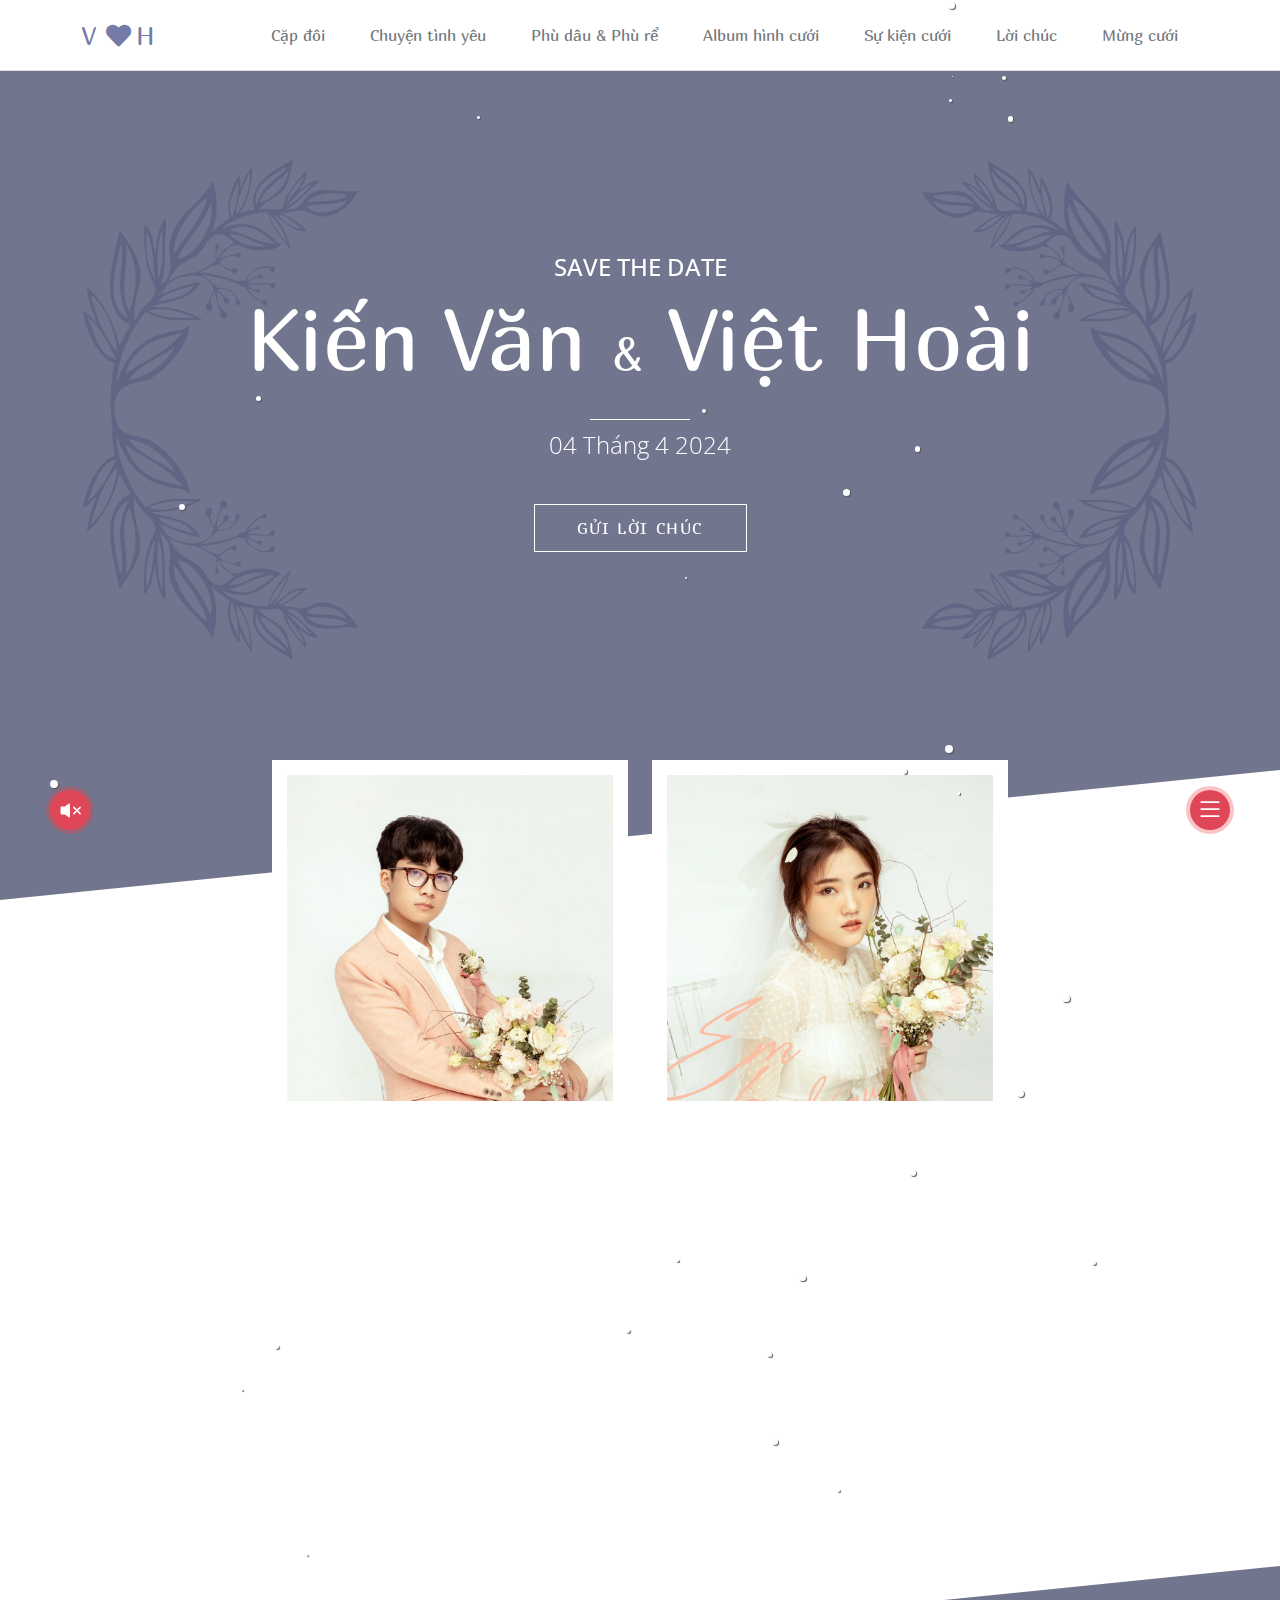
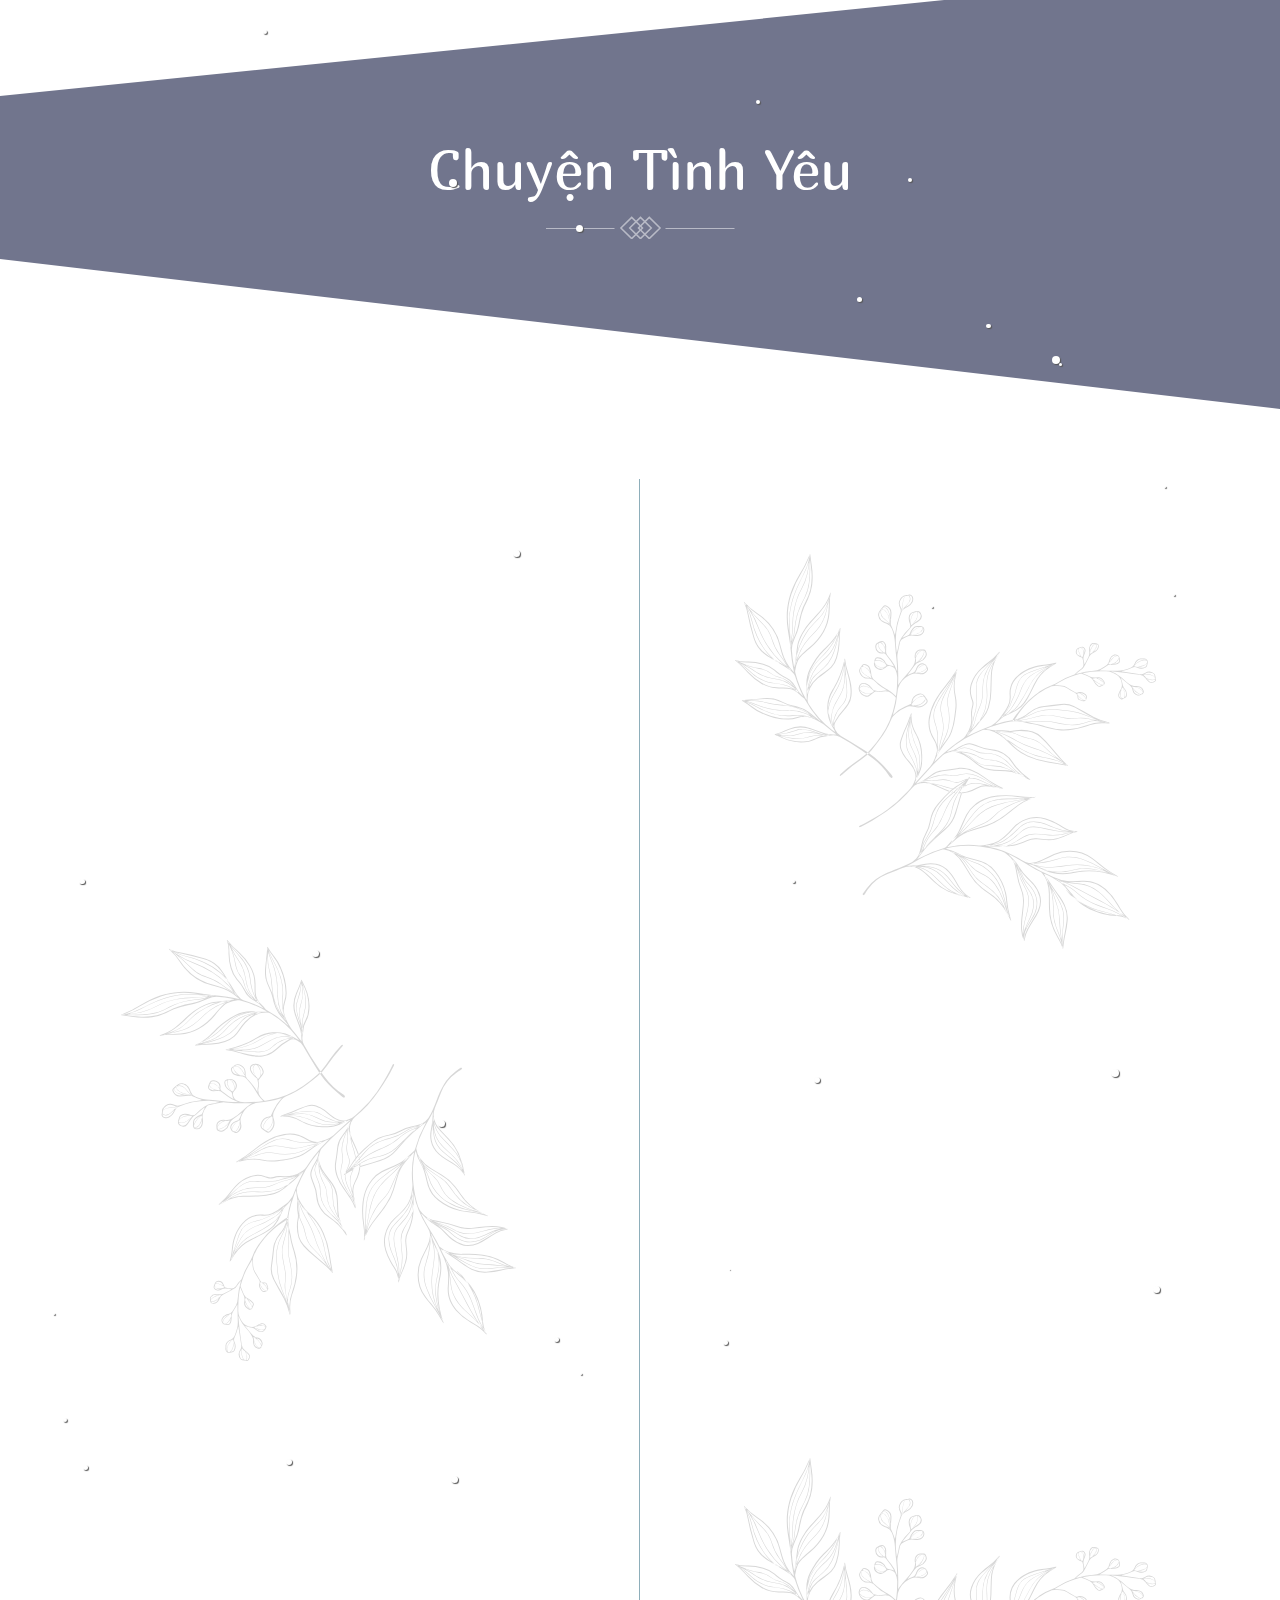
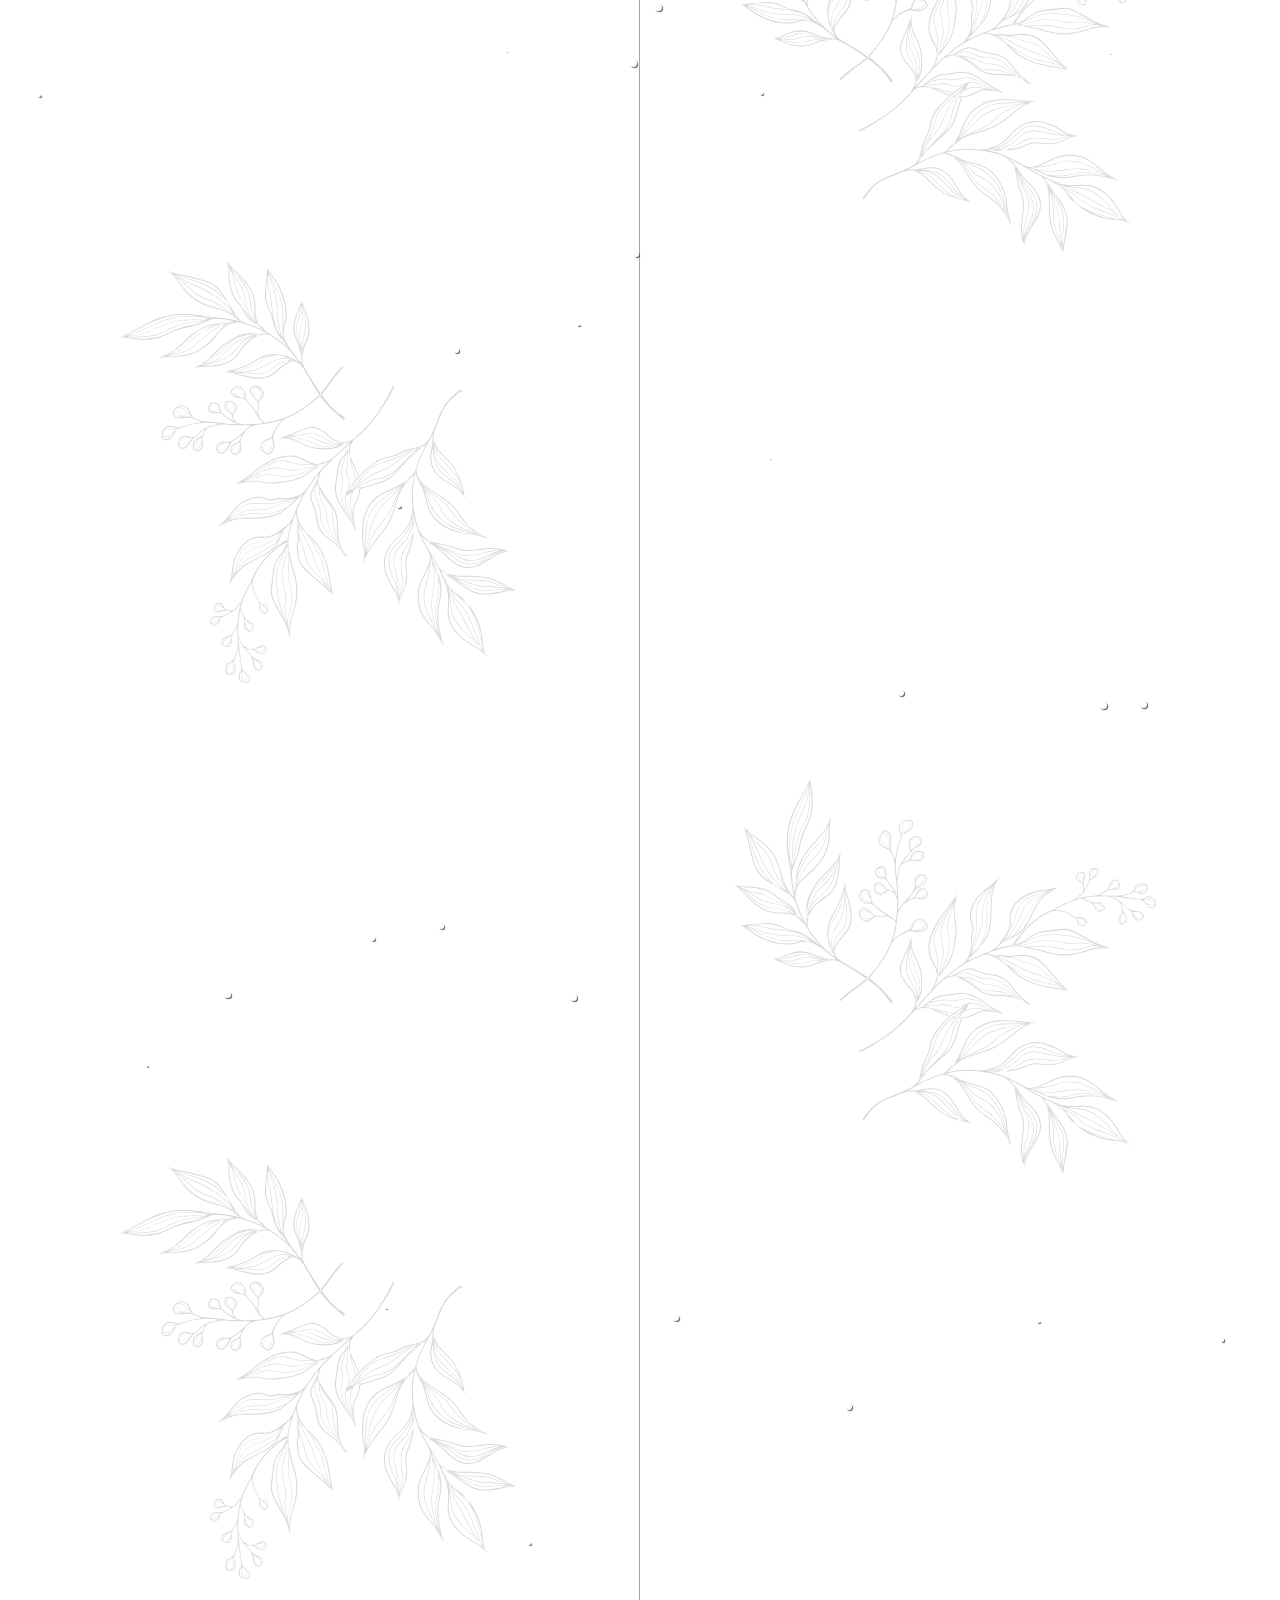
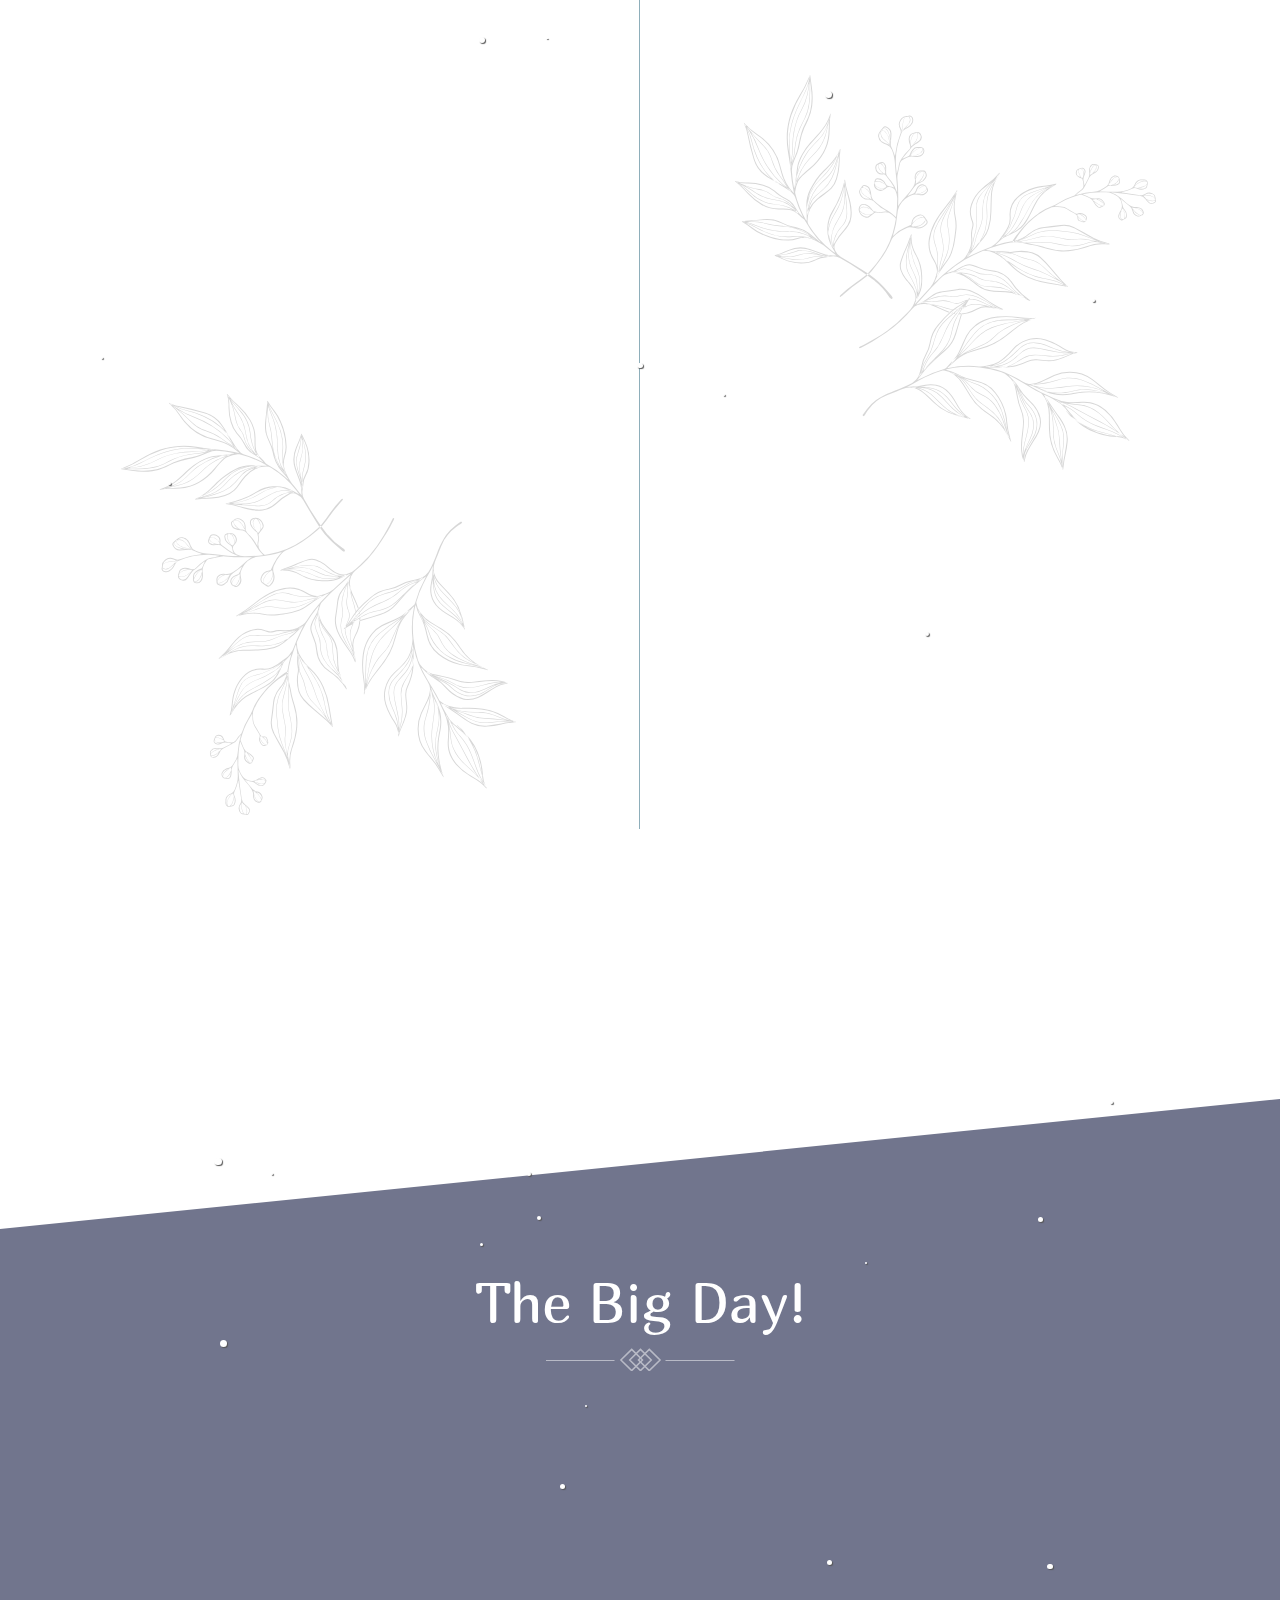
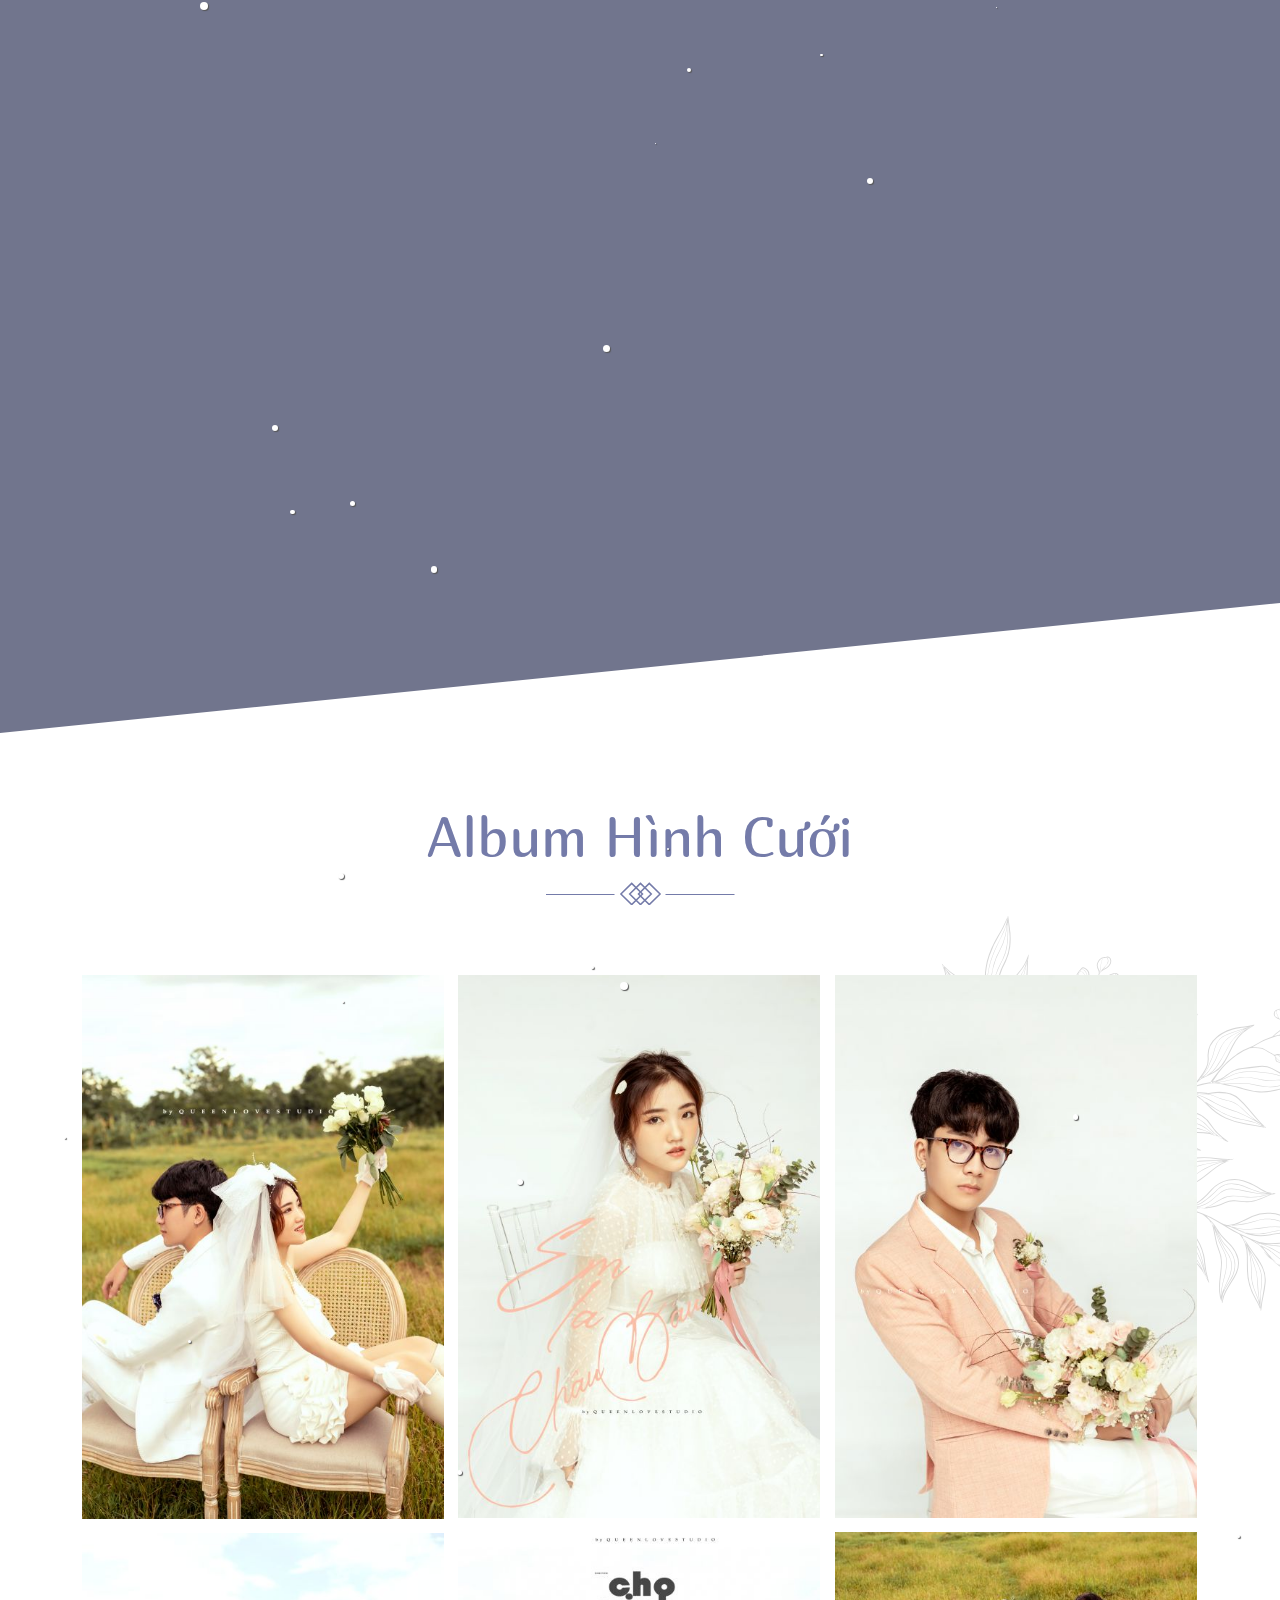
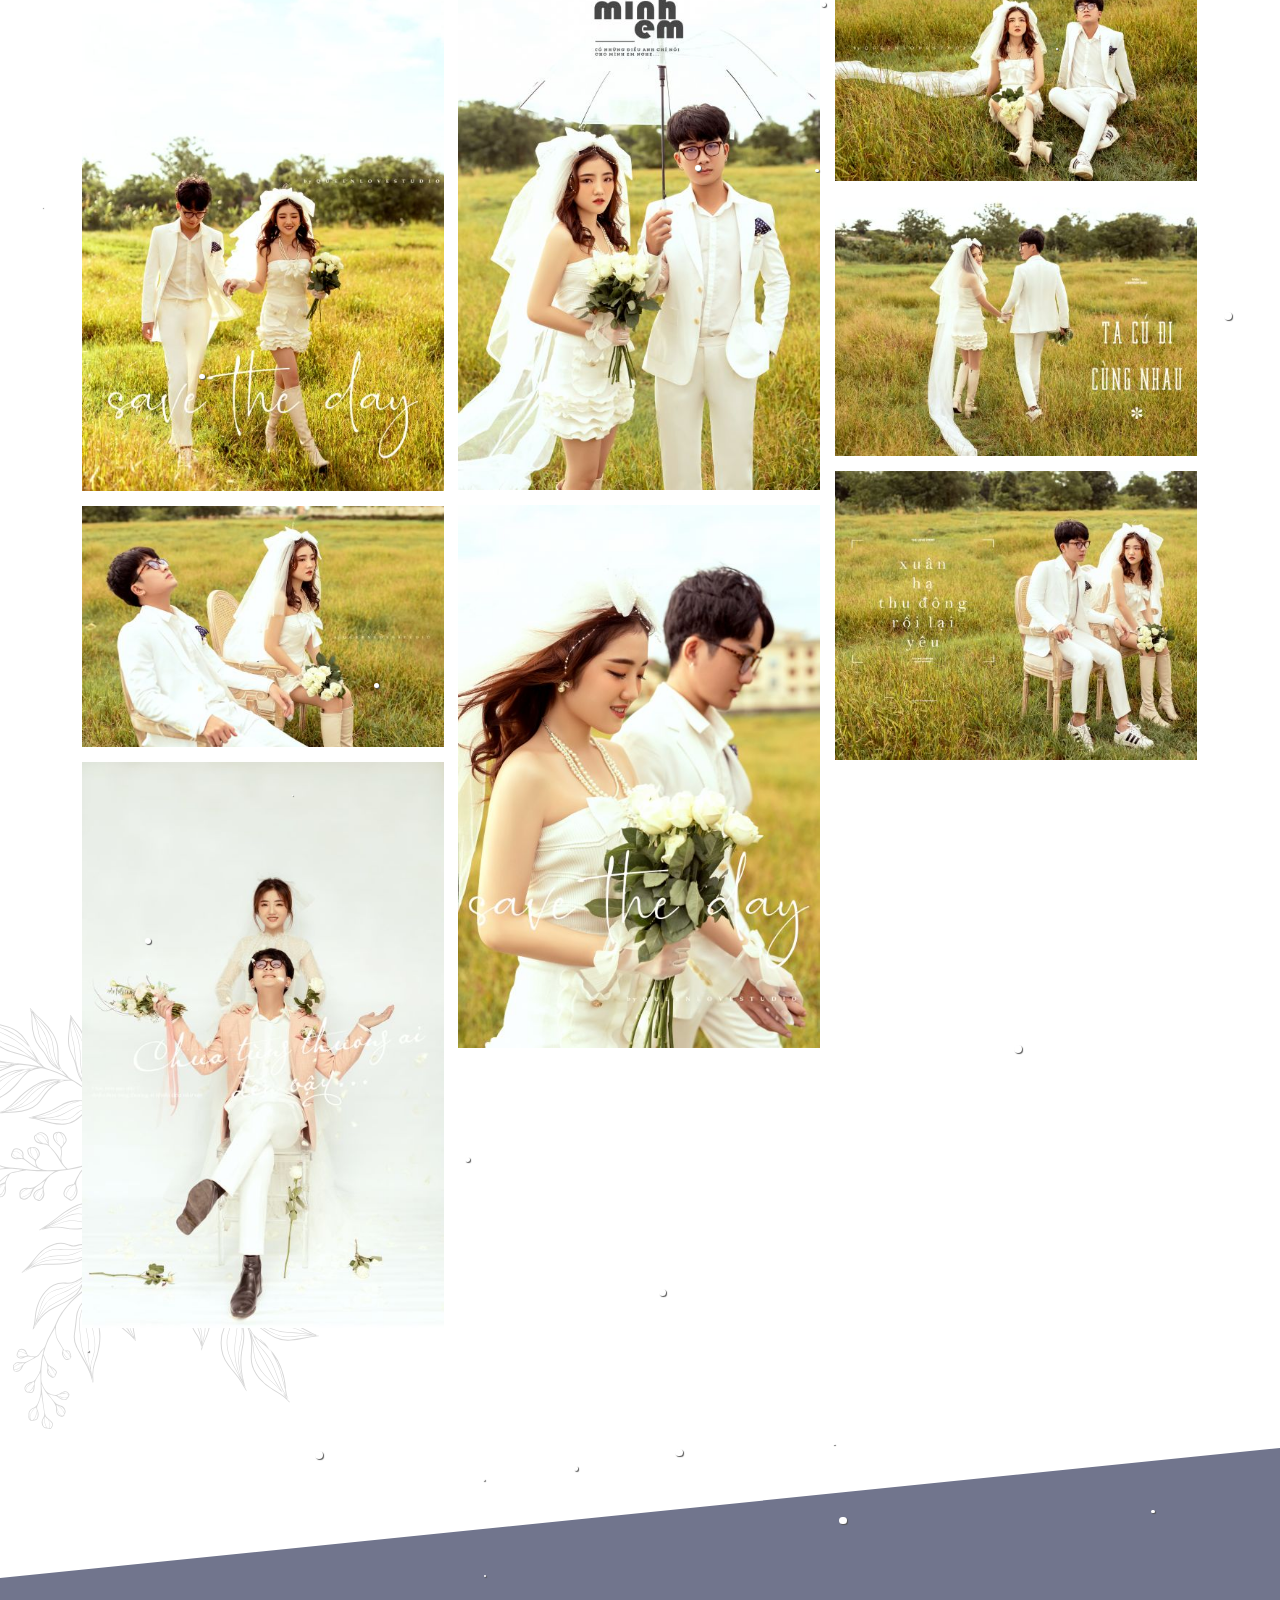
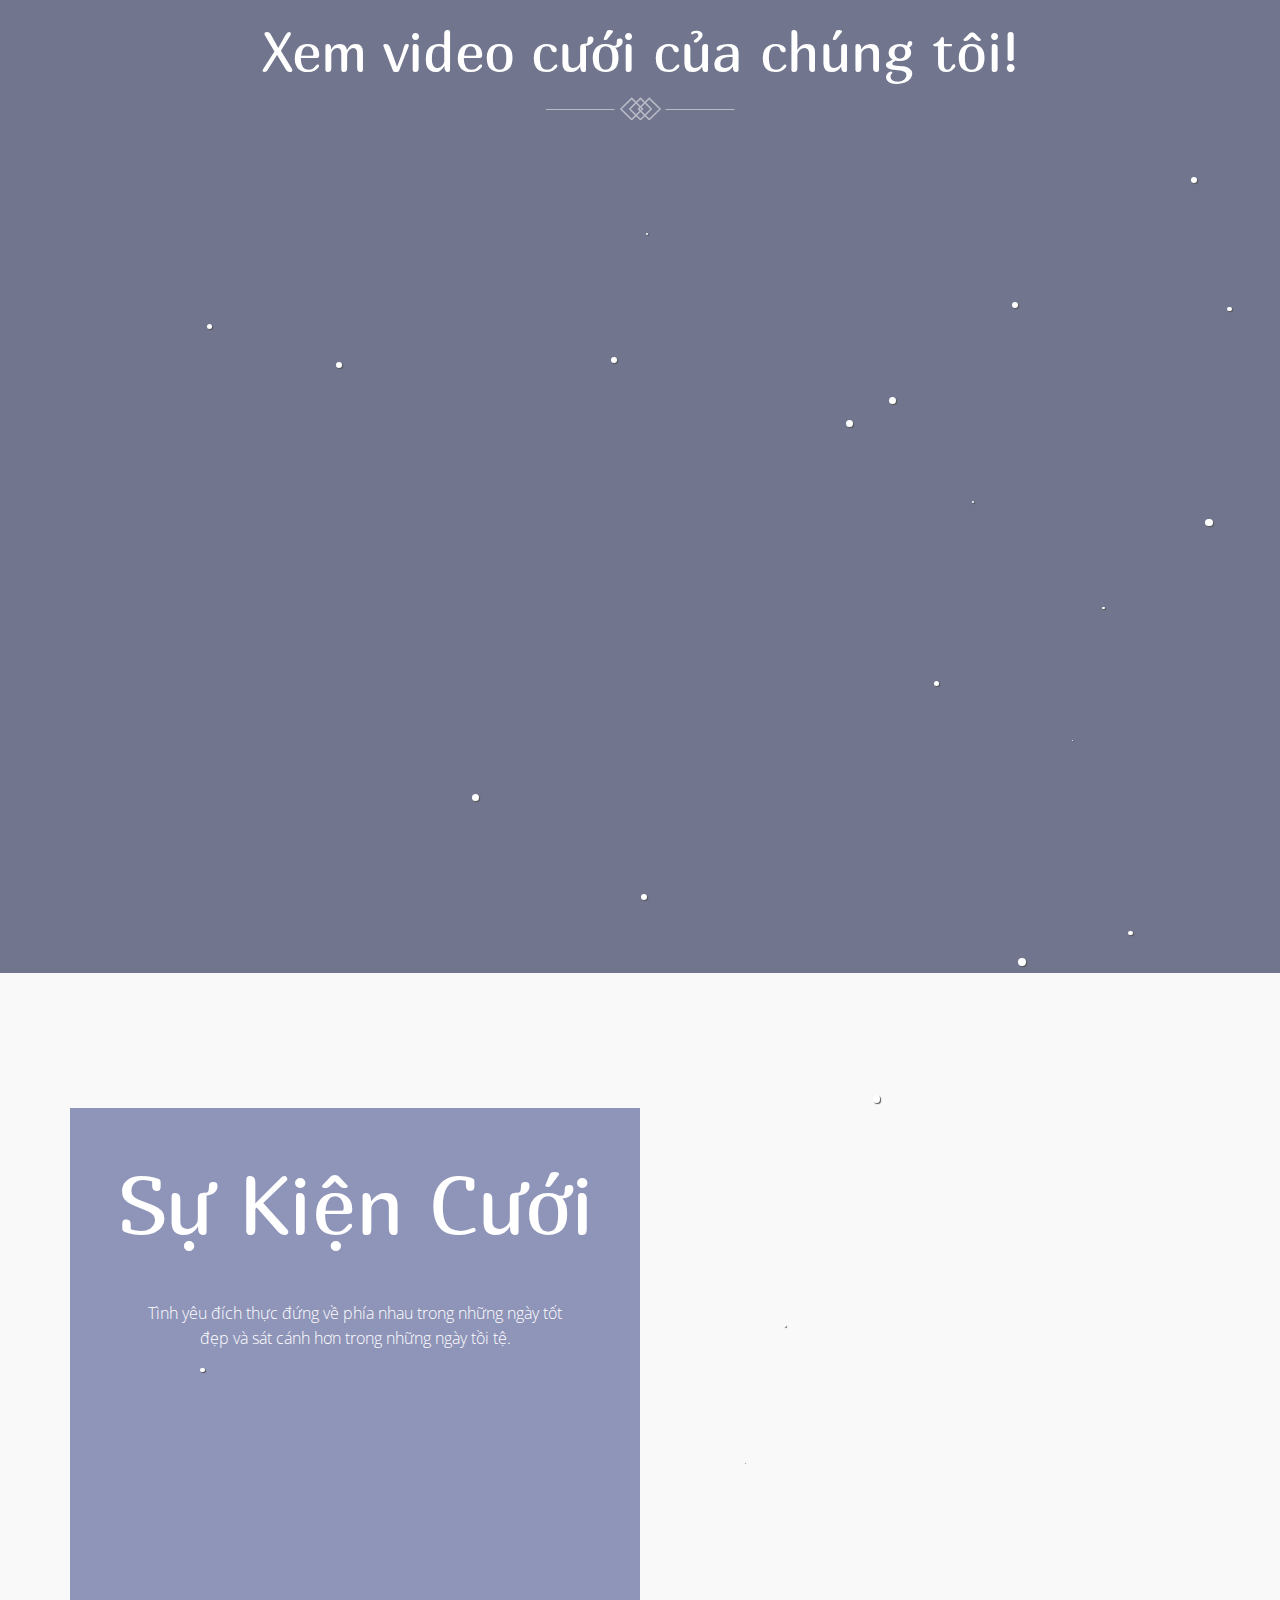
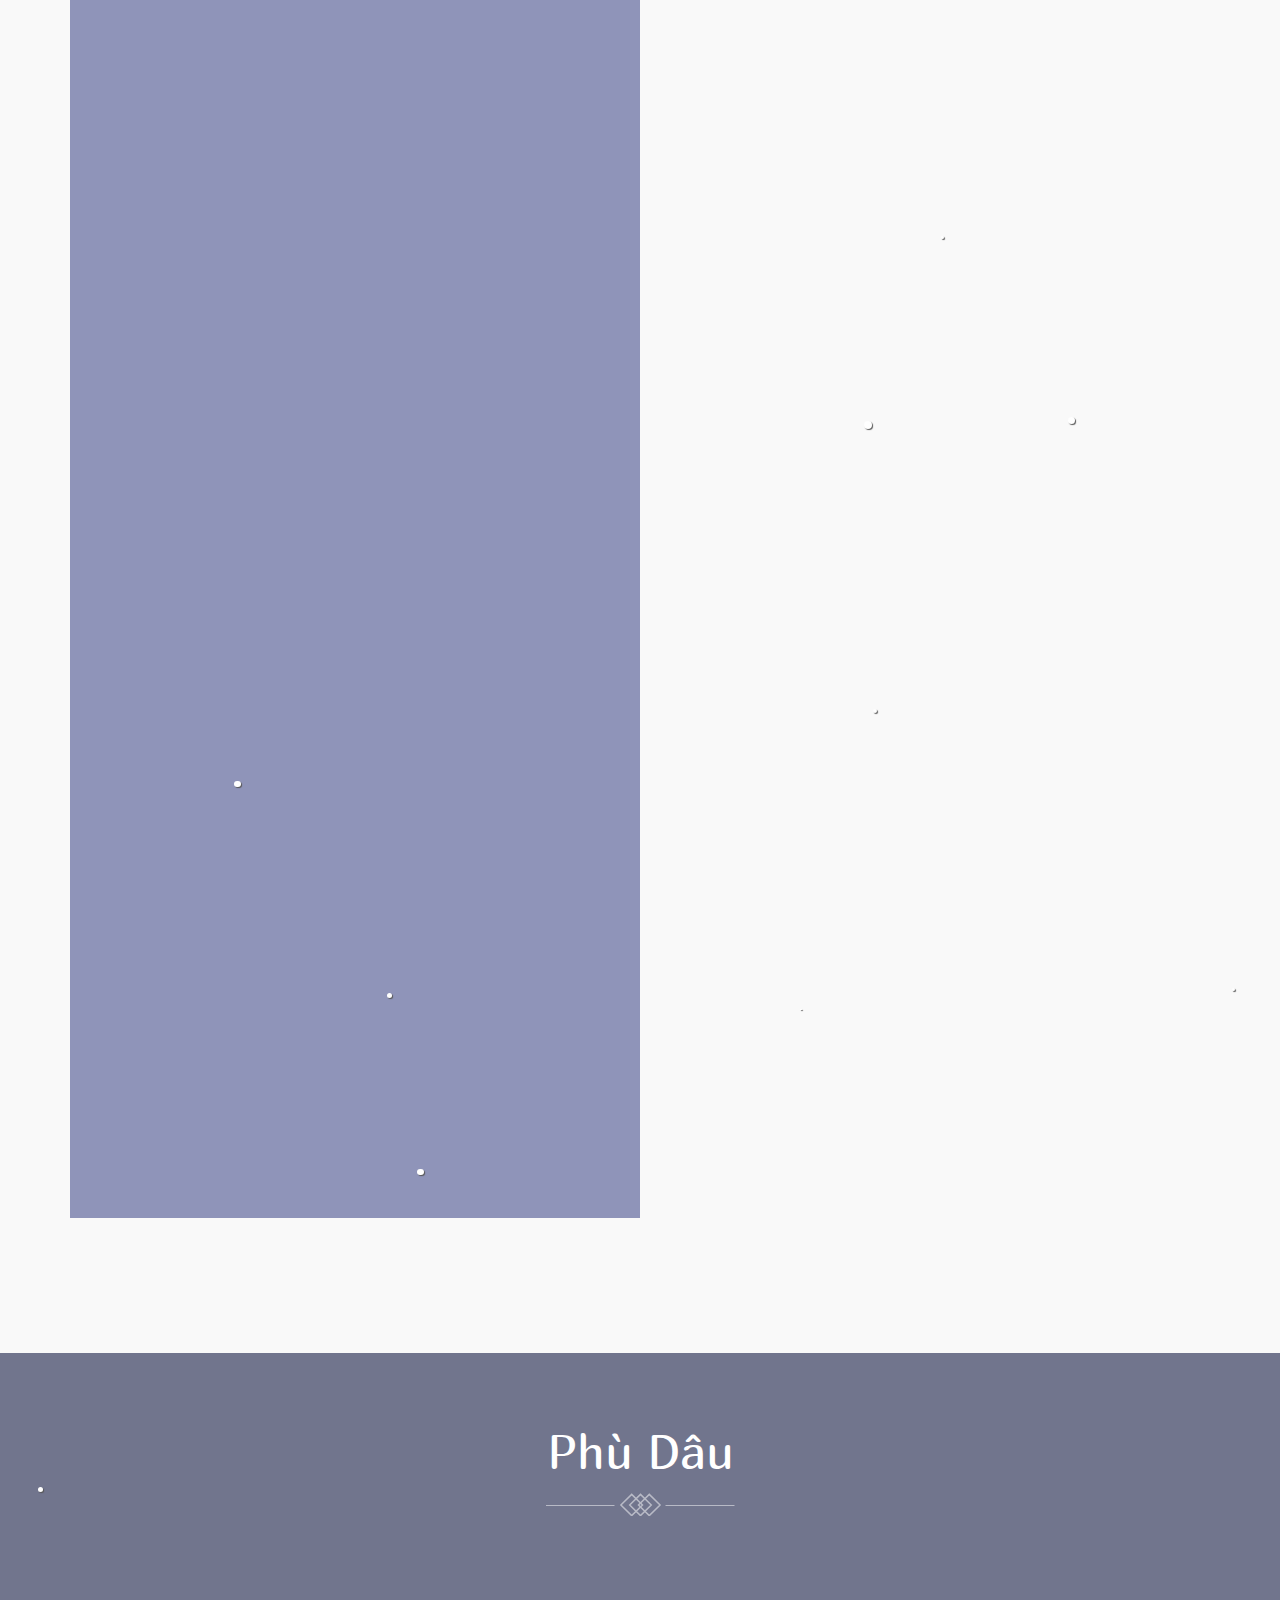
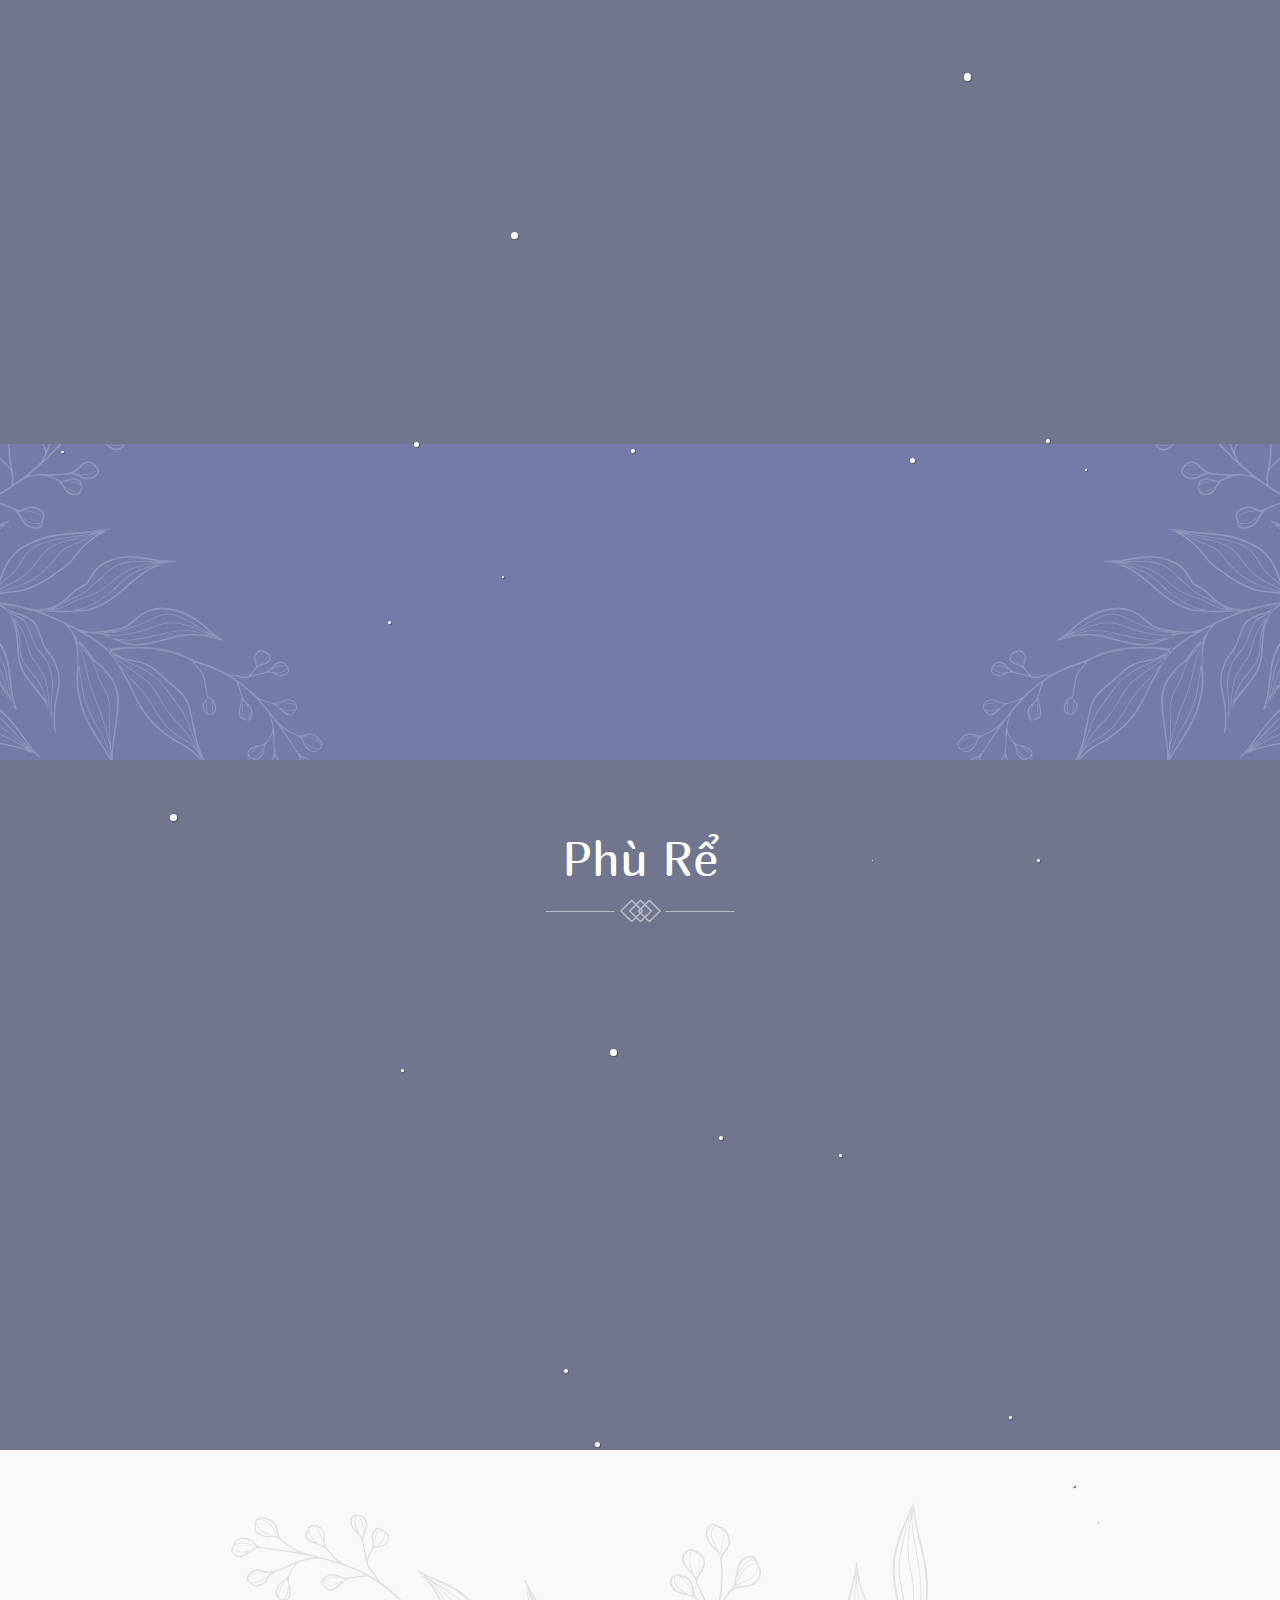
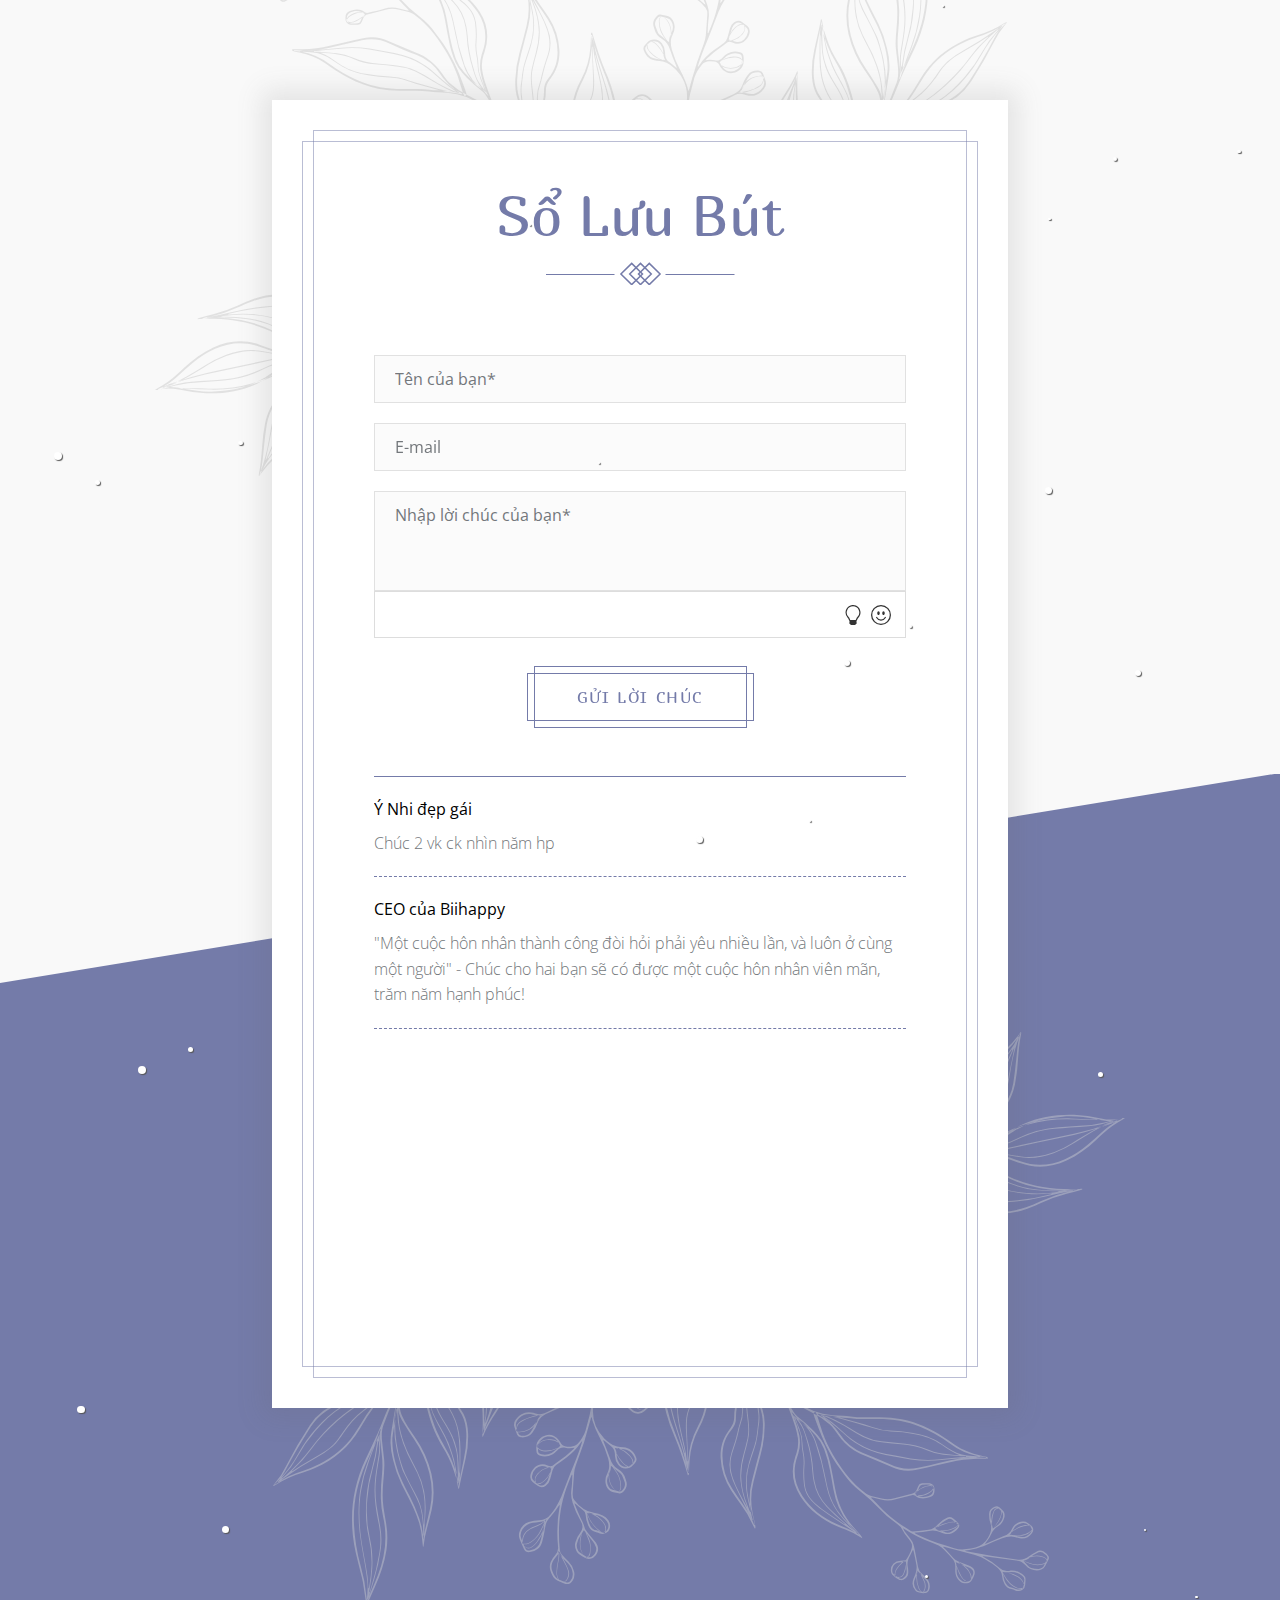
==== preview.iwedding.info/index.html @ bb4db27f "init" ====
<!DOCTYPE html>
<html lang="en">


<!-- Mirrored from preview.iwedding.info/ by HTTrack Website Copier/3.x [XR&CO'2014], Sat, 16 Mar 2024 04:31:23 GMT -->
<!-- Added by HTTrack --><meta http-equiv="content-type" content="text/html;charset=UTF-8" /><!-- /Added by HTTrack -->
<head>
    <meta charset="utf-8">
    <meta http-equiv="X-UA-Compatible" content="IE=edge">
    <meta name="viewport" content="width=device-width, initial-scale=1">
    <meta name="format-detection" content="telephone=no">
    <title>Hoàng Kiến Văn &amp; Ngô Việt Hoài Wedding site!</title>
    <meta name="description" content="Hoàng Kiến Văn &amp; Ngô Việt Hoài - Our wedding date: 2022-12-22 | Điều tuyệt vời nhất mà bạn từng học là yêu và được yêu để đáp lại">
    <meta name="keywords" content="Wedding,Hoàng Kiến Văn,Ngô Việt Hoài,Wedding website, Website đám cưới, Tạo website đám cưới miễn phí">
    <meta property="og:site_name" content="Hoàng Kiến Văn &amp; Ngô Việt Hoài">
    <meta property="og:type" content="website">
    <meta property="og:title" content="Hoàng Kiến Văn &amp; Ngô Việt Hoài Wedding site!">
    <meta property="og:url" content="index.html">
    <meta property="og:description" content="Hoàng Kiến Văn &amp; Ngô Việt Hoài - Our wedding date: 2022-12-22 | Điều tuyệt vời nhất mà bạn từng học là yêu và được yêu để đáp lại">
    <meta property="og:image" content="../cdn.biihappy.com/ziiweb/website/61990349db8f76231c132068/88b6d6c5cb36ccd3725c92f0e0b3d89b.jpg">
    <meta property="og:image:url" content="../cdn.biihappy.com/ziiweb/website/61990349db8f76231c132068/88b6d6c5cb36ccd3725c92f0e0b3d89b.jpg">
    <meta property="og:image:secure_url" content="../cdn.biihappy.com/ziiweb/website/61990349db8f76231c132068/88b6d6c5cb36ccd3725c92f0e0b3d89b.jpg">
    <!-- Fav and touch icons -->
    <link rel="shortcut icon" type="image/x-icon" href="https://iwedding.info/favicon.ico">
    <link rel="manifest" href="templates/template19/images/fav_touch_icons/manifest.json">

    <!-- Google Web Fonts -->
    <link rel="preconnect" href="https://fonts.googleapis.com/">
	<link rel="preconnect" href="https://fonts.gstatic.com/" crossorigin>
	<link href="https://fonts.googleapis.com/css2?family=Open+Sans&amp;display=swap" rel="stylesheet">
	<link href="https://fonts.googleapis.com/css2?family=Marmelad&amp;family=Oooh+Baby&amp;family=Bellota+Text&amp;display=swap" rel="stylesheet">

    <link href="templates/template19/css/bootstrap.mina6e0.css?v=20240301" rel="stylesheet" />
    <link href="templates/template19/css/libsa6e0.css?v=20240301" rel="stylesheet">
    <link href="templates/template19/css/fontawesome-all.mina6e0.css?v=20240301" rel="stylesheet" />
    <link href="templates/template19/css/neela-icon-seta6e0.css?v=20240301" rel="stylesheet" />
    <link href="templates/template19/css/owl.carousel.mina6e0.css?v=20240301" rel="stylesheet" />
    <link href="templates/template19/css/stylea6e0.css?v=20240301" rel="stylesheet" />
    <link href="common/calendara6e0.css?v=20240301" rel="stylesheet">

    <script async src="https://www.googletagmanager.com/gtag/js?id=G-K9L0ZFE1PJ"></script>
	<script>window.dataLayer = window.dataLayer || []; function gtag(){dataLayer.push(arguments);} gtag('js', new Date()); gtag('config', 'G-K9L0ZFE1PJ');</script>
</head>
<script type="text/javascript">
    var photoGalleries = [];
</script>
<body>

    <!-- BEGIN PRELOADER -->
    <div id="preloader">
        <div class="loading-heart">
            <svg viewBox="0 0 512 512" width="100">
                <path
                    d="M462.3 62.6C407.5 15.9 326 24.3 275.7 76.2L256 96.5l-19.7-20.3C186.1 24.3 104.5 15.9 49.7 62.6c-62.8 53.6-66.1 149.8-9.9 207.9l193.5 199.8c12.5 12.9 32.8 12.9 45.3 0l193.5-199.8c56.3-58.1 53-154.3-9.8-207.9z" />
            </svg>
            <div class="preloader-title">
                V<br>
                <small>&</small><br>
                H
            </div>
        </div>
    </div>
    <!-- END PRELOADER -->


    <!-- BEGIN WRAPPER -->
    <div id="wrapper">

        <!-- BEGIN HEADER -->
        <header id="header">
            <div class="nav-section">
                <div class="container">
                    <div class="row">
                        <div class="col-sm-12">
                            <a href="#hero" class="nav-logo d-flex align-items-center h-100"><h1 style="font-size:25px">V<span class="main-color" ><i class="fa fa-heart" style="margin:5px 5px 5px 10px;" ></i></span>H</h1></a>

                            <!-- BEGIN MAIN MENU -->
                            <nav class="navbar">

                                <ul class="nav navbar-nav">
                                    <li><a href="#couple">Cặp đôi</a></li>

                                                                        <li><a href="#story">Chuyện tình yêu</a></li>
                                    
                                                                        <li><a href="#bridesmaids">Phù dâu & Phù rể</a></li>
                                    
                                                                        <li><a href="#gallery">Album hình cưới</a></li>
                                    
                                                                        <li><a href="#events">Sự kiện cưới</a></li>
                                    
                                                                        <li><a href="#rsvp">Lời chúc</a></li>
                                    
                                                                        <li><a href="#donate">Mừng cưới</a></li>
                                                                    </ul>

                                <button id="nav-mobile-btn"><i class="fas fa-bars"></i></button><!-- Mobile menu button -->
                            </nav>
                            <!-- END MAIN MENU -->

                        </div>
                    </div>
                </div>
            </div>
        </header>
        <!-- END HEADER -->


        <!-- BEGIN HERO SECTION -->
        <section id="hero" class="bg-slideshow section-divider-bottom-1">
            <div class="container">
                <div class="row">
                    <div class="col-sm-12">

                        <div class="hero-wrapper v-center">
                            <h2 data-animation-direction="fade" data-animation-delay="600">Save the Date</h2>

                            <h1 class="hero-title light ">
                                <span class="d-block d-sm-inline" data-animation-direction="from-right" data-animation-delay="300">Kiến Văn</span>
                                <small class="d-block d-sm-inline" data-animation-direction="from-top" data-animation-delay="300">&</small>
                                <span class="d-block d-sm-inline" data-animation-direction="from-left" data-animation-delay="300">Việt Hoài</span>
                            </h1>

                            <div class="hero-subtitle light" data-animation-direction="fade"
                                data-animation-delay="1000">04 Tháng 4 2024</div>
							
							                            <div data-animation-direction="fade" data-animation-delay="1000">
                                <a href="#rsvp" class="btn btn-light scrollto">Gửi Lời Chúc</a>
                            </div>
                                                    </div>

                    </div>
                </div>
            </div>
        </section>
        <!-- END HERO SECTION -->


        <!-- BEGIN ABOUT US SECTION -->
        <section id="couple">
            <div class="container">
                <div class="row about-elems-wrapper">
                    <div class="element col-md-6 col-xl-4 offset-xl-2" data-animation-direction="from-left"
                        data-animation-delay="300">
                        <div class="image">
                            <img src="../cdn.biihappy.com/ziiweb/default/website/3b48bc6125ce6d186297a3e90a11085e.jpg" alt="" width="600" height="714" />
                            <div class="hover-info neela-style">
                                <div class="content">
                                    <h3>Hoàng Kiến Văn<small>The Groom</small></h3>
                                                                        <p>Là bác sĩ nha khoa hiện đang công tác tại một phòng khám nha khoa ở Quận 1 thành phồ Hồ Chí Minh. Là...<a class="button-see" data-src="https://cdn.biihappy.com/ziiweb/default/website/3b48bc6125ce6d186297a3e90a11085e.jpeg" data-content="Là bác sĩ nha khoa hiện đang công tác tại một phòng khám nha khoa ở Quận 1 thành phồ Hồ Chí Minh. Là một người hiền lành và ít nói. Luôn coi trọng tình cảm và yêu thương gia đình. Với anh: “Gia đình là điểm tựa vững chắc nhất và là bến đỗ bình yên không đâu sánh bằng đối với mỗi con người. Đó luôn là nơi tràn ngập tình yêu thương để ta trở về.”" 
                                        data-instagram="https://instagram.com" data-twitter="https://twitter.com/" 
                                        data-facebook="https://facebook.com" data-name="Hoàng Kiến Văn"
                                        style="font-size:14px;cursor: pointer">Xem thêm<i class="bi bi-arrow-down-short"></i></a>
                                    </p>
                                                                        <ul class="sn-icons">
                                                                                <li><a href="https://instagram.com/"><i class="fab fa-instagram-square"></i></a></li>
                                                                                                                        <li><a href="https://twitter.com/"><i class="fab fa-twitter-square"></i></a></li>
                                                                                                                        <li><a href="https://facebook.com/"><i class="fab fa-facebook-square"></i></a></li>
                                                                            </ul>
                                </div>
                            </div>
                        </div>
                    </div>

                    <div class="divider-about-us" data-animation-direction="fade" data-animation-delay="500">
                        <i class="icon-two-hearts"></i>
                    </div>

                    <div class="element col-md-6 col-xl-4" data-animation-direction="from-right"
                        data-animation-delay="400">
                        <div class="image">
                            <img src="../cdn.biihappy.com/ziiweb/default/website/59b631f29bfb9f7cd20437d27ddbe4db.jpg" alt="" width="600" height="714" />
                            <div class="hover-info neela-style">
                                <div class="content">
                                    <h3>Ngô Việt Hoài<small>The Bride</small></h3>
                                                                        <p>Cô gái đến từ xứ Huế mộng mơ, hiện đang sinh sống và làm việc tại Sài Gòn. Sau khi tốt nghiệp Học vi...<a class="button-see" data-src="https://cdn.biihappy.com/ziiweb/default/website/59b631f29bfb9f7cd20437d27ddbe4db.jpeg" data-content="Cô gái đến từ xứ Huế mộng mơ, hiện đang sinh sống và làm việc tại Sài Gòn. Sau khi tốt nghiệp Học viện Báo chí và Tuyên truyền, quyết tâm theo đuổi đam mê làm phóng viên du lịch. Là một người hay cười nhưng lại sống nội tâm, thích đọc sách, trồng cây và yêu thiên nhiên. Ngoài ra còn rất thích vẽ vời, nuôi mèo và nuôi ước mơ có cho mình một vườn hồng khoe sắc." 
                                        data-instagram="https://instagram.com" data-twitter="https://twitter.com/" 
                                        data-facebook="https://facebook.com" data-name="Ngô Việt Hoài" style="font-size:14px;cursor: pointer">Xem thêm<i class="bi bi-arrow-down-short"></i></a></p>
                                                                        <ul class="sn-icons">
                                                                                <li><a href="https://instagram.com/"><i class="fab fa-instagram-square"></i></a></li>
                                                                                                                        <li><a href="https://twitter.com/"><i class="fab fa-twitter-square"></i></a></li>
                                                                                                                        <li><a href="https://facebook.com/"><i class="fab fa-facebook-square"></i></a></li>
                                                                            </ul>
                                </div>
                            </div>
                        </div>
                    </div>
                </div>

                <div class="row">
                    <div class="about-us-desc col-lg-8 offset-lg-2" data-animation-direction="from-bottom" data-animation-delay="300">
                        <h3>We are Getting Married</h3>
                        <p>Thật vui vì được gặp và đón tiếp các bạn trong một dịp đặc biệt như đám cưới của chúng tôi. Chúng tôi muốn gửi đến bạn những lời cảm ơn sâu sắc nhất và để bạn biết chúng tôi rất hạnh phúc khi thấy bạn ở đó. Cảm ơn các bạn rất nhiều vì sự hiện diện cùng những lời chúc tốt đẹp mà bạn đã dành cho chúng tôi!</p>
                        <p class="groom-bride-signature"><span>Kiến Văn</span> & <span>Việt Hoài</span></p>
                        <!--<img src="https://preview.iwedding.info/templates/template19/images/signature-2.png" alt="Andrew and Isabella"> -->
                        <div class="parent-info-group">
                        	                                <div class="parent-infos">
                                	                                	<div class="parent-info"><span class="parent-title">Con ông:</span> <span class="parent-name">Hoàng Anh Kiệt</span></div>
                                	                                	
                                	                                	<div class="parent-info"><span class="parent-title">Con bà:</span> <span class="parent-name">Nguyễn Thị Hoài</span></div>
                                	                                </div>
                                                                
                                                            <div class="parent-infos">
                                	                                	<div class="parent-info"><span class="parent-title">Con ông:</span> <span class="parent-name">Ngô Xuân Nghĩa</span></div>
                                	                                	
                                	                                	<div class="parent-info"><span class="parent-title">Con bà:</span> <span class="parent-name">Trần Hồng Thắm</span></div>
                                	                                </div>
                                                        </div>
                    </div>
                </div>
            </div>
        </section>
        <!-- END ABOUT US SECTION -->

                <!-- BEGIN OUR STORY TITLE SECTION -->
        <section id="our-story-title" class="parallax-background bg-color-overlay section-divider-bottom-2 padding-divider-top" style="background-image: url(../cdn.biihappy.com/ziiweb/default/template/644000ba4f8e0c7ddf09c709/d22ce318c91e96e35328d63da2364702.jpg)">
            <div class="section-divider-top-1 off-section"></div>
            <!-- The class "section-divider-top-1" can also be applied to the tag <section>. In this case, it was added on a new <div> because the tag <section> have all pseudo elements (::after and ::before) in use. -->
            <div class="container">
                <div class="row">
                    <div class="col-sm-12">
                        <h1 class="section-title light">Chuyện Tình Yêu</h1>
                    </div>
                </div>
            </div>
        </section>
        <!-- END OUR STORY TITLE SECTION -->

        <!-- BEGIN TIMELINE SECTION -->
        <section id="story">
            <div class="container">
                <div class="row">
                    <div class="col-md-12 col-lg-10 offset-lg-1 col-xl-8 offset-xl-2">
                        <div class="timeline">
                        	                            <div class="year" data-animation-direction="from-top" data-animation-delay="250">
                                <span class="neela-style">December 12 2015</span>
                            </div>
                            <div class="gallery-container">
                                <div class="timeline-gallery-wrapper" data-animation-direction="from-left" data-animation-delay="250">
                                    <div class="timeline-gallery-del">
                                        <div class="item text-center">
                                            <!--<a class="hover-img" href="https://preview.iwedding.info/templates/template19/images/timeline-slider-img1.jpg" data-lightbox="gallery-timeline" title="Our Vacations"><span class="btn btn-light btn-sm">+</span></a>-->
                                            <img src="../cdn.biihappy.com/ziiweb/website/61990349db8f76231c132068/0f99c255f7aa7714d366ebde51c86d53.jpg" alt="Bạn có tin vào tình yêu online không?" class="w-100 h-auto" style="max-width:500px;" />
                                        </div>
                                    </div>
                                </div>

                                <div class="description-wrapper" data-animation-direction="from-bottom" data-animation-delay="250">
                                    <div class="description">
                                        <div class="neela-style">
                                            <h4>Bạn có tin vào tình yêu online không?</h4>
                                            <p>Tôi đã từng không tin vào tình yêu online. Đã từng nghĩ làm sao có thể thích một người chưa từng gặp mặt? Vậy mà giờ đây tôi lại đang như vậy, bây giờ tôi đã hiểu: thế giới ảo tình yêu thật đấy!!! Ngày ấy vu vơ đăng một dòng status trên facebook than thở, vu vơ đùa giỡn nói chuyện với một người xa lạ chưa từng quen. Mà nào hay biết, 4 năm sau người ấy lại là chồng mình.</p>
                                        </div>
                                    </div>
                                </div>
                            </div>
							                            <div class="year" data-animation-direction="from-top" data-animation-delay="250">
                                <span class="neela-style">August 04 2016</span>
                            </div>
                            <div class="gallery-container">
                                <div class="timeline-gallery-wrapper" data-animation-direction="from-left" data-animation-delay="250">
                                    <div class="timeline-gallery-del">
                                        <div class="item text-center">
                                            <!--<a class="hover-img" href="https://preview.iwedding.info/templates/template19/images/timeline-slider-img1.jpg" data-lightbox="gallery-timeline" title="Our Vacations"><span class="btn btn-light btn-sm">+</span></a>-->
                                            <img src="../cdn.biihappy.com/ziiweb/website/61990349db8f76231c132068/be48dcf2522cd4ecfa7dab2dd4ebd3f9.jpg" alt="Lời tỏ tình dễ thương^^" class="w-100 h-auto" style="max-width:500px;" />
                                        </div>
                                    </div>
                                </div>

                                <div class="description-wrapper" data-animation-direction="from-bottom" data-animation-delay="250">
                                    <div class="description">
                                        <div class="neela-style">
                                            <h4>Lời tỏ tình dễ thương^^</h4>
                                            <p>Ngày ấy, tôi 21! Một mình giữa phố thị nấp tập. Mỗi chiều cuối tuần thường chạy xe vòng quanh qua những con phố, len lỏi trong từng dòng người tấp nập. Hay thậm chí là ghé vào một quán cà phê ven đường để ngồi đó và cảm nhận về cuộc sống của riêng mình. Đôi khi lạc lõng và hơi cô đơn. Nhưng rồi một ngày đẹp trời, người con trai ấy xuất hiện, nắm tay rồi thủ thỉ vào tai: “Hy vọng sau này anh được làm những điều ấy cùng em”.</p>
                                        </div>
                                    </div>
                                </div>
                            </div>
							                            <div class="year" data-animation-direction="from-top" data-animation-delay="250">
                                <span class="neela-style">May 10 2018</span>
                            </div>
                            <div class="gallery-container">
                                <div class="timeline-gallery-wrapper" data-animation-direction="from-left" data-animation-delay="250">
                                    <div class="timeline-gallery-del">
                                        <div class="item text-center">
                                            <!--<a class="hover-img" href="https://preview.iwedding.info/templates/template19/images/timeline-slider-img1.jpg" data-lightbox="gallery-timeline" title="Our Vacations"><span class="btn btn-light btn-sm">+</span></a>-->
                                            <img src="../cdn.biihappy.com/ziiweb/website/61990349db8f76231c132068/d2d08234dd0ece24828f396fa243a1ec.jpg" alt="Phút giây cầu hôn" class="w-100 h-auto" style="max-width:500px;" />
                                        </div>
                                    </div>
                                </div>

                                <div class="description-wrapper" data-animation-direction="from-bottom" data-animation-delay="250">
                                    <div class="description">
                                        <div class="neela-style">
                                            <h4>Phút giây cầu hôn</h4>
                                            <p>5 năm bên nhau không phải là quãng thời gian quá dài, nhưng đủ cho chúng ta nhận ra được rất nhiều điều. Yêu nhau, vun vén hạnh phúc và cùng nỗ lực vượt qua những khó khăn trong cuộc sống. Chúng ta từ 2 con người xa lạ mà bước vào cuộc đời nhau. Và giờ đây chúng ta tiếp tục cùng nhau sang trang mới. Giây phút anh ngỏ lời “Làm vợ anh nhé!”, em đã nguyện ý đời này, đi đâu cũng được, miễn là cùng anh.</p>
                                        </div>
                                    </div>
                                </div>
                            </div>
							                            <div class="year" data-animation-direction="from-top" data-animation-delay="250">
                                <span class="neela-style">July 28 2018</span>
                            </div>
                            <div class="gallery-container">
                                <div class="timeline-gallery-wrapper" data-animation-direction="from-left" data-animation-delay="250">
                                    <div class="timeline-gallery-del">
                                        <div class="item text-center">
                                            <!--<a class="hover-img" href="https://preview.iwedding.info/templates/template19/images/timeline-slider-img1.jpg" data-lightbox="gallery-timeline" title="Our Vacations"><span class="btn btn-light btn-sm">+</span></a>-->
                                            <img src="../cdn.biihappy.com/ziiweb/website/61990349db8f76231c132068/d37c077f9ad6b076bc531b2d6ba44498.jpg" alt="Ngày lễ đính hôn" class="w-100 h-auto" style="max-width:500px;" />
                                        </div>
                                    </div>
                                </div>

                                <div class="description-wrapper" data-animation-direction="from-bottom" data-animation-delay="250">
                                    <div class="description">
                                        <div class="neela-style">
                                            <h4>Ngày lễ đính hôn</h4>
                                            <p>“Tiếng trái tim đôi ta đập thật nhanh. Thì thầm lời yêu thương. Ngày tình về chung đôi...” Sau bao nhiêu chờ đợi, cuối cùng ngày vui của chúng ta cũng tới rồi. Cảm ơn vì mình đã luôn là một phần trong cuộc sống của nhau. Em và anh không chỉ là người yêu mà chúng ta còn là tri kỷ. Ngày hôm nay, em sẽ là cô dâu của anh và sau này sẽ là mẹ của các con anh.</p>
                                        </div>
                                    </div>
                                </div>
                            </div>
							                        </div>

                        <div class="timeline_footer">
                            <div data-animation-direction="from-top" data-animation-delay="250"><i class="icon-diamond-ring"></i></div>
                            <div class="punchline" data-animation-direction="from-bottom" data-animation-delay="250">
                                <small>This is where our FOREVER BEGINS!</small>
                            </div>
                        </div>

                    </div>
                </div>
            </div>
        </section>
        <!-- END TIMELINE SECTION -->
        
        <!-- BEGIN THE WEDDING SECTION -->
        <section id="invitation" class="parallax-background bg-color-overlay padding-divider-top section-divider-bottom-1" style="background-image: url(../cdn.biihappy.com/ziiweb/default/template/644000ba4f8e0c7ddf09c709/10896c191ff2008ed9d07a3ed53616e4.jpg);">
            <div class="section-divider-top-1 off-section"></div>
            <!-- The class "section-divider-top-1" can also be applied to the tag <section>. In this case, it was added on a new <div> because the tag <section> have all pseudo elements (::after and ::before) in use. -->
            <div class="container">
                <div class="row">
                    <div class="col-sm-12">
                        <h1 class="section-title light">The Big Day!</h1>
                    </div>
                </div>

                <div class="row">
                    <div class="col-md-12 col-lg-10 offset-lg-1 col-xl-8 offset-xl-2 center">
                        <div class="invite neela-style" data-animation-direction="from-left" data-animation-delay="100">
                            <div class="invite_title">
                                <div class="text">
                                    Save<small>the</small>Date
                                </div>
                            </div>

                            <div class="invite_info px-2 px-lg-4">
                                <h2 class="fs-1">Kiến Văn <small>&</small> Việt Hoài</h2>

                                <div>Một lời chúc của bạn chắc chắn sẽ làm cho đám cưới của chúng tôi có thêm một niềm hạnh phúc!</div>
                                <div class="center m-0 mt-2">
		                            <a href="#rsvp" class="btn btn-primary reverse scrollto text-white px-2" style="min-width:240px;max-width:240px;">Gửi lời chúc</a>
		                        </div>
		                        		                        <div class="center m-0">
		                            <a href="rsvp.html" target="_blank" class="btn btn-primary reverse text-white px-2 mt-2" style="min-width:240px;max-width:240px;">Xác nhận tham dự</a>
		                        </div>
		                                                        <div class="date">04 Tháng 4 2024</div>
                                <div class="count-down-clock">
		                            <div id="clock" data-date="2024-04-04" data-text-day="Ngày" data-text-hour="Giờ" data-text-minute="Phút" data-text-second="Giây"></div>
		                        </div>
                                <!-- <div class="uppercase">At Birchwood Church<br>4181 Birchwood Ave Seal Beach, CA</div>
                                <h5>Reception to follow</h5> -->
                            </div>
                        </div>
                    </div>
                </div>
            </div>
        </section>
        <!-- END THE WEDDING SECTION -->
        
        <!-- BEGIN GALLERY SECTION -->
                <section id="gallery">
            <div class="container">
                <div class="row">
                    <div class="col-sm-12">
                        <h1 class="section-title">Album Hình Cưới</h1>
                        <!--<div class="center m-0 mt-2 mb-2">-->
                        <!--    <a href="https://preview.iwedding.info/photo-album" target="_blank" class="btn btn-primary px-2" style="min-width:240px;max-width:240px;">Xem album</a>-->
                        <!--</div>-->
                    </div>
                </div>
            </div>
            

            <div class="container">
                <div class="row">
                    <div class="col col-xs-12">
                        <div class="gallery-container gallery-fancybox masonry-gallery">
                                                            <script type="text/javascript">
                                    photoGalleries.push({
                                        src : "https://cdn.biihappy.com/ziiweb/default/website/galleries/61990296d7e97a1853119579/large.jpg",
                                        thumb: "https://cdn.biihappy.com/ziiweb/default/website/galleries/61990296d7e97a1853119579/small.jpg",
                                        subHtml: `<div class="lg-sub-html"><h4>Tình yêu là điều kiện trong đó hạnh phúc của người khác là điều cần thiết cho chính bạn</h4></div>`
                                    });
                                </script>
                                
                                                                <div class="grid grid-item btn-see-more-gallery" data-index="0">
                                    <img src="../cdn.biihappy.com/ziiweb/default/website/galleries/61990296d7e97a1853119579/small.jpg" alt class="img img-responsive">
                                </div>
                                                                                            <script type="text/javascript">
                                    photoGalleries.push({
                                        src : "https://cdn.biihappy.com/ziiweb/default/website/galleries/619902a5f7c65c763d2ef0e2/large.jpg",
                                        thumb: "https://cdn.biihappy.com/ziiweb/default/website/galleries/619902a5f7c65c763d2ef0e2/small.jpg",
                                        subHtml: `<div class="lg-sub-html"><h4>Tình yêu không chỉ là một danh từ - nó là một động từ; nó còn hơn cả một cảm giác - đó là sự quan tâm, chia sẻ, giúp đỡ, hy sinh</h4></div>`
                                    });
                                </script>
                                
                                                                <div class="grid grid-item btn-see-more-gallery" data-index="1">
                                    <img src="../cdn.biihappy.com/ziiweb/default/website/galleries/619902a5f7c65c763d2ef0e2/small.jpg" alt class="img img-responsive">
                                </div>
                                                                                            <script type="text/javascript">
                                    photoGalleries.push({
                                        src : "https://cdn.biihappy.com/ziiweb/default/website/galleries/619902a0d5c0e352ac024b43/large.jpg",
                                        thumb: "https://cdn.biihappy.com/ziiweb/default/website/galleries/619902a0d5c0e352ac024b43/small.jpg",
                                        subHtml: `<div class="lg-sub-html"><h4>Vì vậy, để được ai đó nhìn thấy đầy đủ và được yêu mến dù thế nào đi nữa — đây là một sự dâng hiến của con người có thể là điều kỳ diệu</h4></div>`
                                    });
                                </script>
                                
                                                                <div class="grid grid-item btn-see-more-gallery" data-index="2">
                                    <img src="../cdn.biihappy.com/ziiweb/default/website/galleries/619902a0d5c0e352ac024b43/small.jpg" alt class="img img-responsive">
                                </div>
                                                                                            <script type="text/javascript">
                                    photoGalleries.push({
                                        src : "https://cdn.biihappy.com/ziiweb/default/website/galleries/61990322c41d7b37de534633/large.jpg",
                                        thumb: "https://cdn.biihappy.com/ziiweb/default/website/galleries/61990322c41d7b37de534633/small.jpg",
                                        subHtml: `<div class="lg-sub-html"><h4>Tình yêu không làm cho thế giới quay tròn. Tình yêu là những gì làm cho chuyến đi đáng giá</h4></div>`
                                    });
                                </script>
                                
                                                                <div class="grid grid-item btn-see-more-gallery" data-index="3">
                                    <img src="../cdn.biihappy.com/ziiweb/default/website/galleries/61990322c41d7b37de534633/small.jpg" alt class="img img-responsive">
                                </div>
                                                                                            <script type="text/javascript">
                                    photoGalleries.push({
                                        src : "https://cdn.biihappy.com/ziiweb/default/website/galleries/6199029c1ca1d308fe5da284/large.jpg",
                                        thumb: "https://cdn.biihappy.com/ziiweb/default/website/galleries/6199029c1ca1d308fe5da284/small.jpg",
                                        subHtml: `<div class="lg-sub-html"><h4>Tình yêu không có rào cản. Nó nhảy rào, nhảy rào, xuyên tường để đến đích với đầy hy vọng</h4></div>`
                                    });
                                </script>
                                
                                                                <div class="grid grid-item btn-see-more-gallery" data-index="4">
                                    <img src="../cdn.biihappy.com/ziiweb/default/website/galleries/6199029c1ca1d308fe5da284/small.jpg" alt class="img img-responsive">
                                </div>
                                                                                            <script type="text/javascript">
                                    photoGalleries.push({
                                        src : "https://cdn.biihappy.com/ziiweb/default/website/galleries/61990291c41d7b37de534632/large.jpg",
                                        thumb: "https://cdn.biihappy.com/ziiweb/default/website/galleries/61990291c41d7b37de534632/small.jpg",
                                        subHtml: `<div class="lg-sub-html"><h4>Tôi có thể chinh phục thế giới bằng một tay miễn là bạn đang nắm tay kia</h4></div>`
                                    });
                                </script>
                                
                                                                <div class="grid grid-item btn-see-more-gallery" data-index="5">
                                    <img src="../cdn.biihappy.com/ziiweb/default/website/galleries/61990291c41d7b37de534632/small.jpg" alt class="img img-responsive">
                                </div>
                                                                                            <script type="text/javascript">
                                    photoGalleries.push({
                                        src : "https://cdn.biihappy.com/ziiweb/default/website/galleries/6199028d8d8a4918ca205514/large.jpg",
                                        thumb: "https://cdn.biihappy.com/ziiweb/default/website/galleries/6199028d8d8a4918ca205514/small.jpg",
                                        subHtml: `<div class="lg-sub-html"><h4>Tình yêu đích thực đứng về phía nhau trong những ngày tốt đẹp và sát cánh hơn trong những ngày tồi tệ</h4></div>`
                                    });
                                </script>
                                
                                                                <div class="grid grid-item btn-see-more-gallery" data-index="6">
                                    <img src="../cdn.biihappy.com/ziiweb/default/website/galleries/6199028d8d8a4918ca205514/small.jpg" alt class="img img-responsive">
                                </div>
                                                                                            <script type="text/javascript">
                                    photoGalleries.push({
                                        src : "https://cdn.biihappy.com/ziiweb/default/website/galleries/6199028adb8f76231c132062/large.jpg",
                                        thumb: "https://cdn.biihappy.com/ziiweb/default/website/galleries/6199028adb8f76231c132062/small.jpg",
                                        subHtml: `<div class="lg-sub-html"><h4>Được ai đó yêu sâu sắc sẽ mang lại cho bạn sức mạnh, trong khi yêu ai đó sâu sắc sẽ cho bạn dũng khí</h4></div>`
                                    });
                                </script>
                                
                                                                <div class="grid grid-item btn-see-more-gallery" data-index="7">
                                    <img src="../cdn.biihappy.com/ziiweb/default/website/galleries/6199028adb8f76231c132062/small.jpg" alt class="img img-responsive">
                                </div>
                                                                                            <script type="text/javascript">
                                    photoGalleries.push({
                                        src : "https://cdn.biihappy.com/ziiweb/default/website/galleries/61990285d5c0e352ac024b42/large.jpg",
                                        thumb: "https://cdn.biihappy.com/ziiweb/default/website/galleries/61990285d5c0e352ac024b42/small.jpg",
                                        subHtml: `<div class="lg-sub-html"><h4>Đối với thế giới, bạn có thể là một người, nhưng với một người, bạn là cả thế giới</h4></div>`
                                    });
                                </script>
                                
                                                                <div class="grid grid-item btn-see-more-gallery" data-index="8">
                                    <img src="../cdn.biihappy.com/ziiweb/default/website/galleries/61990285d5c0e352ac024b42/small.jpg" alt class="img img-responsive">
                                </div>
                                                                                            <script type="text/javascript">
                                    photoGalleries.push({
                                        src : "https://cdn.biihappy.com/ziiweb/default/website/galleries/619902821ca1d308fe5da283/large.jpg",
                                        thumb: "https://cdn.biihappy.com/ziiweb/default/website/galleries/619902821ca1d308fe5da283/small.jpg",
                                        subHtml: `<div class="lg-sub-html"><h4>Tôi yêu bạn vì tất cả những gì bạn đang có, tất cả những gì bạn đã có, và tất cả những gì bạn chưa hiện hữu</h4></div>`
                                    });
                                </script>
                                
                                                                <div class="grid grid-item btn-see-more-gallery" data-index="9">
                                    <img src="../cdn.biihappy.com/ziiweb/default/website/galleries/619902821ca1d308fe5da283/small.jpg" alt class="img img-responsive">
                                </div>
                                                                                            <script type="text/javascript">
                                    photoGalleries.push({
                                        src : "https://cdn.biihappy.com/ziiweb/default/website/galleries/6199027ed7e97a1853119578/large.jpg",
                                        thumb: "https://cdn.biihappy.com/ziiweb/default/website/galleries/6199027ed7e97a1853119578/small.jpg",
                                        subHtml: `<div class="lg-sub-html"><h4>Bước đi với bàn tay của bạn trong tay tôi và bàn tay của tôi trong tay bạn, đó chính xác là nơi tôi muốn luôn ở đó</h4></div>`
                                    });
                                </script>
                                
                                                                <div class="grid grid-item btn-see-more-gallery" data-index="10">
                                    <img src="../cdn.biihappy.com/ziiweb/default/website/galleries/6199027ed7e97a1853119578/small.jpg" alt class="img img-responsive">
                                </div>
                                                                                    </div>

                                            </div>
                </div>

            </div>
        </section>
                <!-- END GALLERY SECTION -->
        
                <section id="invitation" class="parallax-background bg-color-overlay padding-divider-top" style="background-image: url(../cdn.biihappy.com/ziiweb/default/template/644000ba4f8e0c7ddf09c709/d4f33748bf87fde12d34aa8146e57b4c.jpg);">
            <div class="section-divider-top-1 off-section"></div>
            <div class="container">
                <div class="row">
                    <div class="col-sm-12">
                        <h1 class="section-title light">Xem video cưới của chúng tôi!</h1>
                    </div>
                </div>

                <div class="invite neela-style" data-animation-direction="from-left" data-animation-delay="100">
                    <div class="ratio ratio-16x9">
						<iframe class="border border-5 border-white w-100 h-100" style="border-width: 10px!important;" src="https://www.youtube.com/embed/lGUdD29BDMg" allowfullscreen></iframe>
					</div>
                </div>
            </div>
        </section>
                
        <!-- BEGIN WEDDING GIFTS SECTION -->
                <div id="events"></div>
        <section id="giftregistry" class="parallax-background section-bg-color" style="padding:135px 0; background-image: url(../cdn.biihappy.com/ziiweb/default/template/644000ba4f8e0c7ddf09c709/f948a8ba806986c08dd4ce1d6e9f8066.jpg);">
         	<div class="section-divider-top-4 off-section"></div>
            <div class="container">
                <div class="row">
                    <div class="col-md-8 col-xl-6 events-boxs py-5">
                    	<h2 class="section-title-lg desc text-white">Sự Kiện Cưới</h2>
                        <div class="section-desc mb-5 px-5 text-center">Tình yêu đích thực đứng về phía nhau trong những ngày tốt đẹp và sát cánh hơn trong những ngày tồi tệ.</div>
                        
                        <ul class="wedding-gifts">
                        	                            
                            <li data-animation-direction="from-bottom" data-animation-delay="300">
                                <div class="neela-style">
                                	<div class="d-flex align-items-center event-item-content">
	                                    <img src="../cdn.biihappy.com/ziiweb/website/61990349db8f76231c132068/45dfd859dd184042e2a6adaa320ac64b.jpg" alt="LỄ CƯỚI NHÀ NỮ" width="100" height="100" class="d-inline-block rounded-circle me-0 mb-4 me-lg-3 mb-lg-0" />
	                                    <div class="d-inline-block">
	                                    	<h3 class="w-100">LỄ CƯỚI NHÀ NỮ</h3>
                                                                                        <div class="dresscode-colors-wrap">
                                                <div class="dresscode-colors-event">
                                                    <i class="fa fa-user-tie"></i>
                                                    <span class="tooltip-dresscode">Dress Code: </span>
                                                                                                        <div class="dresscode-colors-item" style="background:#eda2b6;"></div>
                                                                                                        <div class="dresscode-colors-item" style="background:#ffffff;"></div>
                                                                                                        <div class="dresscode-colors-item" style="background:#623262;"></div>
                                                                                                    </div>
                                            </div>
                                            	                                    	<p class="w-100 mb-2 mt-2"><i class="fa fa-clock" aria-hidden="true"></i> <strong>07:30 10/02/2023</strong></p>
	                                    	<p class="w-100 mb-0 mt-1"><i class="fa fa-map-marker" aria-hidden="true"></i> <strong>Tư gia nhà nữ</strong></p>
	                                    </div>
                                    </div>

                                    <div class="info">
                                    	<div class="calendar-button" style="visibility: hidden;height: 0;overflow: hidden;">
                                            <div class="atcb" style="display:none;">
                                            {
                                            "name":"LỄ CƯỚI NHÀ NỮ (Đám cưới Kiến Văn và Việt Hoài)",
                                            "description":"Cảm ơn bạn đã dành thời gian tham dự đám cưới của chúng tôi!. Thông tin chi tiết xem tại website:<br>[url]https://preview.iwedding.info[/url]",
                                            "startDate":"2023-02-10",
                                            "endDate":"2023-02-10",
                                            "startTime":"07:30",
                                            "endTime":"07:30",
                                            "location":"Tư gia nhà nữ",
                                            "options":["Apple","Google","iCal","Microsoft365","MicrosoftTeams","Outlook.com","Yahoo"],
                                            "timeZone":"Asia/Ho_Chi_Minh",
                                            "iCalFileName":"Reminder-Event",
                                            "listStyle":"modal",
                                            "label":"Thêm vào lịch",
                                            "trigger":"click"
                                            }
                                            </div>
                                        </div>
                                        <a href="javascript:void(0)" id="otheramount" class="btn btn-primary reverse calendar-button-custom-click">Thêm vào lịch</a>
                                        <a href="https://www.google.com/maps/place/Da+Nang,+Hải+Châu+District,+Da+Nang,+Vietnam/@16.0471659,108.1716864,13z/data=!3m1!4b1!4m5!3m4!1s0x314219c792252a13:0xfc14e3a044436487!8m2!3d16.0544068!4d108.2021667" target="_blank" id="otheramount" class="btn btn-primary reverse">Xem bản đồ <i class="fa fa-angle-right me-0"></i></a>
                                    </div>
                                </div>
                            </li>
                            
                                                                                    
                            <li data-animation-direction="from-bottom" data-animation-delay="300">
                                <div class="neela-style">
                                	<div class="d-flex align-items-center event-item-content">
	                                    <img src="../cdn.biihappy.com/ziiweb/website/61990349db8f76231c132068/8f7155409bf9ebdb9dffd7a38991aaa8.jpg" alt="TIỆC CƯỚI NHÀ NỮ" width="100" height="100" class="d-inline-block rounded-circle me-0 mb-4 me-lg-3 mb-lg-0" />
	                                    <div class="d-inline-block">
	                                    	<h3 class="w-100">TIỆC CƯỚI NHÀ NỮ</h3>
                                                                                        <div class="dresscode-colors-wrap">
                                                <div class="dresscode-colors-event">
                                                    <i class="fa fa-user-tie"></i>
                                                    <span class="tooltip-dresscode">Dress Code: </span>
                                                                                                        <div class="dresscode-colors-item" style="background:#504e63;"></div>
                                                                                                        <div class="dresscode-colors-item" style="background:#cc8a4d;"></div>
                                                                                                        <div class="dresscode-colors-item" style="background:#bc5f6a;"></div>
                                                                                                    </div>
                                            </div>
                                            	                                    	<p class="w-100 mb-2 mt-2"><i class="fa fa-clock" aria-hidden="true"></i> <strong>11:30 10/02/2023</strong></p>
	                                    	<p class="w-100 mb-0 mt-1"><i class="fa fa-map-marker" aria-hidden="true"></i> <strong>Nhà hàng tiệc cưới Hoa Cau</strong></p>
	                                    </div>
                                    </div>

                                    <div class="info">
                                    	<div class="calendar-button" style="visibility: hidden;height: 0;overflow: hidden;">
                                            <div class="atcb" style="display:none;">
                                            {
                                            "name":"TIỆC CƯỚI NHÀ NỮ (Đám cưới Kiến Văn và Việt Hoài)",
                                            "description":"Cảm ơn bạn đã dành thời gian tham dự đám cưới của chúng tôi!. Thông tin chi tiết xem tại website:<br>[url]https://preview.iwedding.info[/url]",
                                            "startDate":"2023-02-10",
                                            "endDate":"2023-02-10",
                                            "startTime":"11:30",
                                            "endTime":"11:30",
                                            "location":"Nhà hàng tiệc cưới Hoa Cau",
                                            "options":["Apple","Google","iCal","Microsoft365","MicrosoftTeams","Outlook.com","Yahoo"],
                                            "timeZone":"Asia/Ho_Chi_Minh",
                                            "iCalFileName":"Reminder-Event",
                                            "listStyle":"modal",
                                            "label":"Thêm vào lịch",
                                            "trigger":"click"
                                            }
                                            </div>
                                        </div>
                                        <a href="javascript:void(0)" id="otheramount" class="btn btn-primary reverse calendar-button-custom-click">Thêm vào lịch</a>
                                        <a href="https://www.google.com/maps/place/Da+Nang,+Hải+Châu+District,+Da+Nang,+Vietnam/@16.0471659,108.1716864,13z/data=!3m1!4b1!4m5!3m4!1s0x314219c792252a13:0xfc14e3a044436487!8m2!3d16.0544068!4d108.2021667" target="_blank" id="otheramount" class="btn btn-primary reverse">Xem bản đồ <i class="fa fa-angle-right me-0"></i></a>
                                    </div>
                                </div>
                            </li>
                            
                                                                                    
                            <li data-animation-direction="from-bottom" data-animation-delay="300">
                                <div class="neela-style">
                                	<div class="d-flex align-items-center event-item-content">
	                                    <img src="../cdn.biihappy.com/ziiweb/website/61990349db8f76231c132068/83d8a5c840b51447ab080ecb9a7de6df.jpg" alt="LỄ CƯỚI NHÀ NAM" width="100" height="100" class="d-inline-block rounded-circle me-0 mb-4 me-lg-3 mb-lg-0" />
	                                    <div class="d-inline-block">
	                                    	<h3 class="w-100">LỄ CƯỚI NHÀ NAM</h3>
                                                                                        <div class="dresscode-colors-wrap">
                                                <div class="dresscode-colors-event">
                                                    <i class="fa fa-user-tie"></i>
                                                    <span class="tooltip-dresscode">Dress Code: </span>
                                                                                                        <div class="dresscode-colors-item" style="background:#32435f;"></div>
                                                                                                        <div class="dresscode-colors-item" style="background:#ffffff;"></div>
                                                                                                        <div class="dresscode-colors-item" style="background:#57233a;"></div>
                                                                                                    </div>
                                            </div>
                                            	                                    	<p class="w-100 mb-2 mt-2"><i class="fa fa-clock" aria-hidden="true"></i> <strong>09:00 12/09/2023</strong></p>
	                                    	<p class="w-100 mb-0 mt-1"><i class="fa fa-map-marker" aria-hidden="true"></i> <strong>Tư gia nhà nam</strong></p>
	                                    </div>
                                    </div>

                                    <div class="info">
                                    	<div class="calendar-button" style="visibility: hidden;height: 0;overflow: hidden;">
                                            <div class="atcb" style="display:none;">
                                            {
                                            "name":"LỄ CƯỚI NHÀ NAM (Đám cưới Kiến Văn và Việt Hoài)",
                                            "description":"Cảm ơn bạn đã dành thời gian tham dự đám cưới của chúng tôi!. Thông tin chi tiết xem tại website:<br>[url]https://preview.iwedding.info[/url]",
                                            "startDate":"2023-09-12",
                                            "endDate":"2023-09-12",
                                            "startTime":"09:00",
                                            "endTime":"09:00",
                                            "location":"Tư gia nhà nam",
                                            "options":["Apple","Google","iCal","Microsoft365","MicrosoftTeams","Outlook.com","Yahoo"],
                                            "timeZone":"Asia/Ho_Chi_Minh",
                                            "iCalFileName":"Reminder-Event",
                                            "listStyle":"modal",
                                            "label":"Thêm vào lịch",
                                            "trigger":"click"
                                            }
                                            </div>
                                        </div>
                                        <a href="javascript:void(0)" id="otheramount" class="btn btn-primary reverse calendar-button-custom-click">Thêm vào lịch</a>
                                        <a href="https://www.google.com/maps/place/Da+Nang,+Hải+Châu+District,+Da+Nang,+Vietnam/@16.0471659,108.1716864,13z/data=!3m1!4b1!4m5!3m4!1s0x314219c792252a13:0xfc14e3a044436487!8m2!3d16.0544068!4d108.2021667" target="_blank" id="otheramount" class="btn btn-primary reverse">Xem bản đồ <i class="fa fa-angle-right me-0"></i></a>
                                    </div>
                                </div>
                            </li>
                            
                                                                                    
                            <li data-animation-direction="from-bottom" data-animation-delay="300">
                                <div class="neela-style">
                                	<div class="d-flex align-items-center event-item-content">
	                                    <img src="../cdn.biihappy.com/ziiweb/website/61990349db8f76231c132068/194d4b3c58f61adb4931a8a00a4fa019.jpg" alt="TIỆC CƯỚI NHÀ NAM" width="100" height="100" class="d-inline-block rounded-circle me-0 mb-4 me-lg-3 mb-lg-0" />
	                                    <div class="d-inline-block">
	                                    	<h3 class="w-100">TIỆC CƯỚI NHÀ NAM</h3>
                                                                                        <div class="dresscode-colors-wrap">
                                                <div class="dresscode-colors-event">
                                                    <i class="fa fa-user-tie"></i>
                                                    <span class="tooltip-dresscode">Dress Code: </span>
                                                                                                        <div class="dresscode-colors-item" style="background:#7fb174;"></div>
                                                                                                        <div class="dresscode-colors-item" style="background:#504e63;"></div>
                                                                                                        <div class="dresscode-colors-item" style="background:#632a7e;"></div>
                                                                                                    </div>
                                            </div>
                                            	                                    	<p class="w-100 mb-2 mt-2"><i class="fa fa-clock" aria-hidden="true"></i> <strong>12:00 12/09/2023</strong></p>
	                                    	<p class="w-100 mb-0 mt-1"><i class="fa fa-map-marker" aria-hidden="true"></i> <strong>Nhà hàng tiệc cưới For You</strong></p>
	                                    </div>
                                    </div>

                                    <div class="info">
                                    	<div class="calendar-button" style="visibility: hidden;height: 0;overflow: hidden;">
                                            <div class="atcb" style="display:none;">
                                            {
                                            "name":"TIỆC CƯỚI NHÀ NAM (Đám cưới Kiến Văn và Việt Hoài)",
                                            "description":"Cảm ơn bạn đã dành thời gian tham dự đám cưới của chúng tôi!. Thông tin chi tiết xem tại website:<br>[url]https://preview.iwedding.info[/url]",
                                            "startDate":"2023-09-12",
                                            "endDate":"2023-09-12",
                                            "startTime":"12:00",
                                            "endTime":"12:00",
                                            "location":"Nhà hàng tiệc cưới For You",
                                            "options":["Apple","Google","iCal","Microsoft365","MicrosoftTeams","Outlook.com","Yahoo"],
                                            "timeZone":"Asia/Ho_Chi_Minh",
                                            "iCalFileName":"Reminder-Event",
                                            "listStyle":"modal",
                                            "label":"Thêm vào lịch",
                                            "trigger":"click"
                                            }
                                            </div>
                                        </div>
                                        <a href="javascript:void(0)" id="otheramount" class="btn btn-primary reverse calendar-button-custom-click">Thêm vào lịch</a>
                                        <a href="https://www.google.com/maps/place/Da+Nang,+Hải+Châu+District,+Da+Nang,+Vietnam/@16.0471659,108.1716864,13z/data=!3m1!4b1!4m5!3m4!1s0x314219c792252a13:0xfc14e3a044436487!8m2!3d16.0544068!4d108.2021667" target="_blank" id="otheramount" class="btn btn-primary reverse">Xem bản đồ <i class="fa fa-angle-right me-0"></i></a>
                                    </div>
                                </div>
                            </li>
                            
                                                                                </ul>
                    </div>
                </div>
            </div>
        </section>
                <!-- END WEDDING GIFTS SECTION -->


                	<!-- BEGIN BRIDESMAIDS SECTION -->
                        <section id="bridesmaids" class="parallax-background bg-color-overlay" style="background-image: url(../cdn.biihappy.com/ziiweb/default/template/644000ba4f8e0c7ddf09c709/98b3fc1637903e6b4265215b475fe2ad.jpg)">
                <div class="container">

                    <div class="row">
                        <div class="col-sm-12">
                            <h2 class="section-title light">Phù Dâu</h2>
                        </div>
                    </div>

                    <div class="row center">
                                                <div class="element bmaid-gmen col-sm-6 col-lg-4" data-animation-direction="from-top" data-animation-delay="300">
                            <div class="image">
                                <img src="../cdn.biihappy.com/ziiweb/website/61990349db8f76231c132068/fa1780c6fe429eff4f2d564d6fbaff98.jpg" alt="" width="434" height="434" />
                                <div class="hover-info neela-style">
                                    <div class="content center">
                                        <h3>Lý Mạc Sầu<small>Phù dâu</small></h3>
                                                                                <p>Là cô gái đến từ vùng đất Cố Đô “Huế mộng Huế mơ” dịu dàng, nết na và thùy mị. Với nhiều tài lẻ như ...<a class="button-see" data-src="https://cdn.biihappy.com/ziiweb/website/61990349db8f76231c132068/fa1780c6fe429eff4f2d564d6fbaff98.jpeg" data-content="Là cô gái đến từ vùng đất Cố Đô “Huế mộng Huế mơ” dịu dàng, nết na và thùy mị. Với nhiều tài lẻ như biết nấu ăn, cắm hoa, thêu thùa may vá." 
                                            data-instagram="" data-twitter="" 
                                            data-facebook="" data-name="Lý Mạc Sầu" style="font-size:14px;cursor: pointer">Xem thêm<i class="bi bi-arrow-down-short"></i></a></p>
                                                                                <ul class="sn-icons">
                                                                                                                                                                            </ul>
                                    </div>
                                </div>
                            </div>
                        </div>
                                                <div class="element bmaid-gmen col-sm-6 col-lg-4" data-animation-direction="from-top" data-animation-delay="300">
                            <div class="image">
                                <img src="../cdn.biihappy.com/ziiweb/website/61990349db8f76231c132068/84729db4c190b37df0a2cdcedba3f9b2.jpg" alt="" width="434" height="434" />
                                <div class="hover-info neela-style">
                                    <div class="content center">
                                        <h3>Phạm Ðoan Trang<small>Phù dâu</small></h3>
                                                                                <p>Là cô gái gái Huế thân thiện, hay cười, dễ giao tiếp nhưng thích yên tĩnh một mình. Thường hướng về ...<a class="button-see" data-src="https://cdn.biihappy.com/ziiweb/website/61990349db8f76231c132068/84729db4c190b37df0a2cdcedba3f9b2.jpeg" data-content="Là cô gái gái Huế thân thiện, hay cười, dễ giao tiếp nhưng thích yên tĩnh một mình. Thường hướng về những thói quen, sở thích mang tính truyền thống." 
                                            data-instagram="" data-twitter="" 
                                            data-facebook="" data-name="Phạm Ðoan Trang" style="font-size:14px;cursor: pointer">Xem thêm<i class="bi bi-arrow-down-short"></i></a></p>
                                                                                <ul class="sn-icons">
                                                                                                                                                                            </ul>
                                    </div>
                                </div>
                            </div>
                        </div>
                                            </div>

                </div>
            </section>
                    
        	<!-- END BRIDESMAIDS SECTION -->


        	<!-- BEGIN TESTIMONIALS SECTION -->
            <section id="testimonials" class="bg-color side-flowers-light">
                <div class="container">

                    <div class="row">
                        <div class="col-lg-12 col-xl-10 offset-xl-1">
                            <div id="testimonials-slider" class="owl-carousel testimonials light"
                                data-animation-direction="from-bottom" data-animation-delay="300">
                                <div class="item">
                                    <blockquote>Tình yêu không có rào cản. Nó nhảy rào, nhảy rào, xuyên tường để đến đích với đầy hy vọng.</blockquote>
                                </div>

                                <div class="item">
                                    <blockquote>Tình yêu không có rào cản. Nó nhảy rào, nhảy rào, xuyên tường để đến đích với đầy hy vọng.</blockquote>
                                </div>

                                <div class="item">
                                    <blockquote>Tình yêu không có rào cản. Nó nhảy rào, nhảy rào, xuyên tường để đến đích với đầy hy vọng.</blockquote>
                                </div>
                            </div>
                        </div>
                    </div>
                </div>
            </section>
        	<!-- END TESTIMONIALS SECTION -->

        	<!-- BEGIN GROOMSMEN SECTION -->
                        <section id="groomsmen" class="parallax-background bg-color-overlay" style="background-image: url(../cdn.biihappy.com/ziiweb/default/template/644000ba4f8e0c7ddf09c709/30a82e72a3e877ce778fa5da70d857a1.jpg)">
                <div class="container">

                    <div class="row">
                        <div class="col-sm-12">
                            <h2 class="section-title light">Phù Rể</h2>
                        </div>
                    </div>

                    <div class="row center">
                                                <div class="element bmaid-gmen col-sm-6 col-lg-4" data-animation-direction="from-top" data-animation-delay="300">
                            <div class="image">
                                <img src="../cdn.biihappy.com/ziiweb/website/61990349db8f76231c132068/0a6cfab9e637b586cec8724825f99d9e.jpg" alt="" width="434" height="434" />
                                <div class="hover-info neela-style">
                                    <div class="content center">
                                        <h3>Trần Đức Minh<small>Phù rể</small></h3>
                                                                                <p>Chàng trai sinh năm 1996 tại Bình Dương, từng là sinh viên Đại học Kinh tế TP. Hồ Chí Minh. Hiện tại...<a class="button-see" data-src="https://cdn.biihappy.com/ziiweb/website/61990349db8f76231c132068/0a6cfab9e637b586cec8724825f99d9e.jpeg" data-content="Chàng trai sinh năm 1996 tại Bình Dương, từng là sinh viên Đại học Kinh tế TP. Hồ Chí Minh. Hiện tại, đang làm nhân viên tín dụng ngân hàng." 
                                            data-instagram="" data-twitter="" 
                                            data-facebook="" data-name="Trần Đức Minh" style="font-size:14px;cursor: pointer">Xem thêm<i class="bi bi-arrow-down-short"></i></a></p>
                                                                                <ul class="sn-icons">
                                                                                                                                                                            </ul>
                                    </div>
                                </div>
                            </div>
                        </div>
                                                <div class="element bmaid-gmen col-sm-6 col-lg-4" data-animation-direction="from-top" data-animation-delay="300">
                            <div class="image">
                                <img src="../cdn.biihappy.com/ziiweb/website/61990349db8f76231c132068/7411475c6f639d4457ef1ea26ce09ee2.jpg" alt="" width="434" height="434" />
                                <div class="hover-info neela-style">
                                    <div class="content center">
                                        <h3>Hoàng Gia Bảo<small>Phù rể</small></h3>
                                                                                <p>Hòa đồng, xông xáo, nhiệt tình và có trách nhiệm trong công việc. Là chàng trai yêu động vật, thích ...<a class="button-see" data-src="https://cdn.biihappy.com/ziiweb/website/61990349db8f76231c132068/7411475c6f639d4457ef1ea26ce09ee2.jpeg" data-content="Hòa đồng, xông xáo, nhiệt tình và có trách nhiệm trong công việc. Là chàng trai yêu động vật, thích chơi game, thích ăn cơm nhà và nước uống có ga…" 
                                            data-instagram="" data-twitter="" 
                                            data-facebook="" data-name="Hoàng Gia Bảo" style="font-size:14px;cursor: pointer">Xem thêm<i class="bi bi-arrow-down-short"></i></a></p>
                                                                                <ul class="sn-icons">
                                                                                                                                                                            </ul>
                                    </div>
                                </div>
                            </div>
                        </div>
                                            </div>

                </div>
            </section>
                        <!-- END GROOMSMEN SECTION -->
        
        <!-- BEGIN CONTACTS SECTION -->
                <section id="rsvp" class="section-bg-color extra-padding-section">
            <div class="container">
                <div class="row">
                    <div class="col-lg-10 offset-lg-1 col-xl-8 offset-xl-2  col-xxl-6 offset-xxl-3">
                        <div class="form-wrapper flowers neela-style">
                            <h1 class="section-title">Sổ Lưu Bút</h1>
                            <form id="wish-form" class="form validate-rsvp-form row" method="post">
                                <div>
                                    <input type="text" name="name" placeholder="Tên của bạn*" class="form-control">
                                </div>

                                <div>
                                    <input type="email" name="email" placeholder="E-mail" class="form-control">
                                </div>
                                <div>
                                    <div class="textarea-emoji-picker">
                                        <div class="vitualTextarea">
                                            <textarea id="content" rows='3' class="form-control" name="content" placeholder="Nhập lời chúc của bạn*"></textarea>
                                            <div class="textAreaIcons">
                                                <span class="show-autocomplete tooltip-custom" data-toggle="tooltip" data-placement="top" title="Lời chúc gợi ý">
                                                    <svg xmlns="http://www.w3.org/2000/svg" width="20" height="20" fill="currentColor" class="bi bi-lightbulb" viewBox="0 0 16 16">
                                                      <path d="M2 6a6 6 0 1 1 10.174 4.31c-.203.196-.359.4-.453.619l-.762 1.769A.5.5 0 0 1 10.5 13a.5.5 0 0 1 0 1 .5.5 0 0 1 0 1l-.224.447a1 1 0 0 1-.894.553H6.618a1 1 0 0 1-.894-.553L5.5 15a.5.5 0 0 1 0-1 .5.5 0 0 1 0-1 .5.5 0 0 1-.46-.302l-.761-1.77a2 2 0 0 0-.453-.618A5.98 5.98 0 0 1 2 6m6-5a5 5 0 0 0-3.479 8.592c.263.254.514.564.676.941L5.83 12h4.342l.632-1.467c.162-.377.413-.687.676-.941A5 5 0 0 0 8 1"/>
                                                    </svg>
                                                </span>
                                                <span class="hide-autocomplete tooltip-custom" style="display: none;">
                                                    <svg xmlns="http://www.w3.org/2000/svg" width="20" height="20" fill="currentColor" class="bi bi-lightbulb-off" viewBox="0 0 16 16">
                                                      <path fill-rule="evenodd" d="M2.23 4.35A6 6 0 0 0 2 6c0 1.691.7 3.22 1.826 4.31.203.196.359.4.453.619l.762 1.769A.5.5 0 0 0 5.5 13a.5.5 0 0 0 0 1 .5.5 0 0 0 0 1l.224.447a1 1 0 0 0 .894.553h2.764a1 1 0 0 0 .894-.553L10.5 15a.5.5 0 0 0 0-1 .5.5 0 0 0 0-1 .5.5 0 0 0 .288-.091L9.878 12H5.83l-.632-1.467a3 3 0 0 0-.676-.941 4.98 4.98 0 0 1-1.455-4.405zm1.588-2.653.708.707a5 5 0 0 1 7.07 7.07l.707.707a6 6 0 0 0-8.484-8.484zm-2.172-.051a.5.5 0 0 1 .708 0l12 12a.5.5 0 0 1-.708.708l-12-12a.5.5 0 0 1 0-.708"/>
                                                    </svg>
                                                </span>
                                                <span class="emoji-picker-button tooltip-custom" data-toggle="tooltip" data-placement="top" title="Chèn biểu tượng">
                                                    <svg xmlns="http://www.w3.org/2000/svg" width="20" height="20" fill="currentColor" class="bi bi-emoji-smile" viewBox="0 0 16 16">
                                                      <path d="M8 15A7 7 0 1 1 8 1a7 7 0 0 1 0 14m0 1A8 8 0 1 0 8 0a8 8 0 0 0 0 16"/>
                                                      <path d="M4.285 9.567a.5.5 0 0 1 .683.183A3.5 3.5 0 0 0 8 11.5a3.5 3.5 0 0 0 3.032-1.75.5.5 0 1 1 .866.5A4.5 4.5 0 0 1 8 12.5a4.5 4.5 0 0 1-3.898-2.25.5.5 0 0 1 .183-.683M7 6.5C7 7.328 6.552 8 6 8s-1-.672-1-1.5S5.448 5 6 5s1 .672 1 1.5m4 0c0 .828-.448 1.5-1 1.5s-1-.672-1-1.5S9.448 5 10 5s1 .672 1 1.5"/>
                                                    </svg>
                                                </span>
                                                <div class="wishes-autocomplete-content" style="display: none;">
                                                    <input type="text" id="searchWishSuggestions" onkeyup="searchWishSuggestionsFunction()" placeholder="Tìm kiếm...">
                                                    <ul id="wishSuggestions">
                                                                                                                <li><a class="showContent" href="#">Chúc mừng hạnh phúc! Chúc hai bạn trăm năm hạnh phúc!</a></li>
                                                                                                                <li><a class="showContent" href="#">Chúc mừng ngày trọng đại tới hai bạn. Hạnh phúc bền lâu và trọn vẹn nhé!</a></li>
                                                                                                                <li><a class="showContent" href="#">Chúc mừng hạnh phúc hai bạn. Chúc hai bạn bên nhau đầu bạc răng long, sớm có thiên thần nhỏ nhé!</a></li>
                                                                                                                <li><a class="showContent" href="#">Chúc hai bạn ngày vui hạnh phúc. Hãy yêu thương nhau thật nhiều và sống thật hạnh phúc nha!</a></li>
                                                                                                                <li><a class="showContent" href="#">Chúc hai bạn sớm có con đàn cháu đống, cửa nhà lúc nào cũng đầm ấm, yên vui nhé!</a></li>
                                                                                                                <li><a class="showContent" href="#">Thật vui vì cuối cùng ngày này cũng tới với bạn. Tôi thành tâm chúc hai bạn thật nhiều hạnh phúc và sống đời vui vẻ cùng nhau mãi mãi!</a></li>
                                                                                                                <li><a class="showContent" href="#">Một chương mới đã mở ra với hai bạn rồi. Tôi mong cuộc sống mới của cả hai sẽ tràn ngập hy vọng, hạnh phúc và niềm vui!</a></li>
                                                                                                                <li><a class="showContent" href="#">Chúc đôi trai tài gái sắc hạnh phúc trọn vẹn, luôn yêu thương nhau thật nhiều!</a></li>
                                                                                                                <li><a class="showContent" href="#">Chia vui cùng bạn trong ngày trọng đại này. Cầu mong cuộc sống sau này của 2 vợ chồng thật thuận hòa, may mắn, làm ăn phát tài nha.</a></li>
                                                                                                                <li><a class="showContent" href="#">Tôi mong tình yêu của hai bạn thật bền chặt, gắn bó để xây dựng tổ ấm yên bình, hạnh phúc!</a></li>
                                                                                                                <li><a class="showContent" href="#">Hai bạn của tôi chắc chắn sẽ có được nhiều hạnh phúc. Mong hai bạn có sức khỏe dồi dào, làm ăn phát đạt và sớm có cháu cho ông bà bồng bế nhé!</a></li>
                                                                                                                <li><a class="showContent" href="#">Gửi lời chúc mừng chân thành nhất tới bạn của tôi. Chúc hai bạn một cuộc sống thật tuyệt vời, hòa thuận, gắn bó son sắt, thủy chung, hạnh phúc lâu dài.</a></li>
                                                                                                                <li><a class="showContent" href="#">Nơi nào có yêu thương nơi đó chắc chắn hạnh phúc. Hai bạn đã tìm được nơi đủ đầy yêu thương rồi, hãy cùng nắm tay nhau đi hết cuộc đời nhé!</a></li>
                                                                                                                <li><a class="showContent" href="#">Khởi đầu một cuộc sống mới, nguyện ước cho bạn của tôi những ngày tháng hạnh phúc phía trước để cùng xây dựng tổ ấm với người bạn đời. Happy ending!</a></li>
                                                                                                                <li><a class="showContent" href="#">Mình tin rằng đây sẽ là khởi đầu cho những điều tốt đẹp sắp tới trong cuộc sống của hai bạn. Hãy yêu thương và cùng nhau vượt qua mọi khó khăn trong cuộc sống nhé.</a></li>
                                                                                                                <li><a class="showContent" href="#">Hôn nhân đánh dấu sự kết thúc một câu chuyện tình yêu và bắt đầu một trận đấu vật. Chúc bạn những điều tốt đẹp nhất.</a></li>
                                                                                                                <li><a class="showContent" href="#">Tôi sẽ nói cho bạn bí mật của một cuộc hôn nhân hạnh phúc. Đó vẫn là … một bí mật cho tất cả! Chúc bạn tất cả những điều tốt đẹp nhất của thời gian phía trước.</a></li>
                                                                                                                <li><a class="showContent" href="#">Hôn nhân thật đẹp. Cuối cùng bạn đã tìm thấy một người mà bạn bị làm phiền suốt cuộc đời.</a></li>
                                                                                                                <li><a class="showContent" href="#">Hai trở thành một: Một giường, một điều khiển từ xa, một phòng tắm! Xin chúc mừng đám cưới hai bạn.</a></li>
                                                                                                                <li><a class="showContent" href="#">Chúc đôi trai tài gái sắc nhà mình hạnh phúc vẹn tròn, cung hỷ cung hỷ!</a></li>
                                                                                                                <li><a class="showContent" href="#">Chúc mừng anh trai của em đã có người rước nhé. Em mong anh chị có cuộc sống vui vẻ, hạnh phúc phía trước, làm ăn phát tài phát lộc.</a></li>
                                                                                                                <li><a class="showContent" href="#">Anh chị là một cặp trời sinh, chắc chắn sau này sẽ rất hạnh phúc. Em chúc anh chị sức khỏe dồi dào, làm ăn phát đạt và sớm có thiên thần nhỏ cho vui cửa vui nhà.</a></li>
                                                                                                                <li><a class="showContent" href="#">Hôm nay là ngày vui của anh chị và cũng là ngày em rất hạnh phúc. Chúc anh chị mãi yêu thương nhau như bây giờ và đạt được mọi ước nguyện trong cuộc sống.</a></li>
                                                                                                                <li><a class="showContent" href="#">Chúc anh/chị/em trăm năm hạnh phúc, thuận vợ thuận chồng.</a></li>
                                                                                                                <li><a class="showContent" href="#">Hôm nay chú rể đẹp trai, cô dâu xinh gái. Chúc mừng ngày thành hôn hai bạn tôi!</a></li>
                                                                                                                <li><a class="showContent" href="#">Chúc mừng đôi bạn trẻ nhé! Mãi yêu thương nhau đến đầu bạc răng long bạn nha!</a></li>
                                                                                                                <li><a class="showContent" href="#">Thay mặt team (tên nhóm) chúc hai bạn ngày ngày ân ái, bên nhau trọn đời.</a></li>
                                                                                                                <li><a class="showContent" href="#">Happy wedding! Chúc hai bạn có cuộc sống mới ngập tràn tiếng cười và niềm vui, sớm có thiên thần nhỏ bồng bé!</a></li>
                                                                                                            </ul>
                                                </div>
                                            </div>
                                        </div>
    
                                        <div class="emoji-picker">
                                            <emoji-picker style="max-width: 100%;max-height: 350px;" class="light"></emoji-picker>
                                        </div>
                                    </div>
                                </div>

                                <div class="center">
                                    <button type="submit" class="btn btn-primary submit_form">Gửi lời chúc</button>
                                </div>
                            </form>
                            <div class="wish-box">
	                            	                            <div class="wish-box-item ">
	                                <strong>Ý Nhi đẹp gái</strong>
	                                <p>Chúc 2 vk ck nhìn năm hp</p>
	                                	                            </div>
	                            	                            <div class="wish-box-item ">
	                                <strong>CEO của Biihappy</strong>
	                                <p>&quot;Một cuộc hôn nhân thành công đòi hỏi phải yêu nhiều lần, và luôn ở cùng một người&quot; - Chúc cho hai bạn sẽ có được một cuộc hôn nhân viên mãn, trăm năm hạnh phúc!</p>
	                                	                            </div>
	                            	                        </div>
                        </div>
                    </div>
                </div>
            </div>
        </section>
                <!-- END CONTACTS SECTION -->

                <section id="donate">
			<div class="container">
				<div class="row">
					<div class="col-sm-12">
						<h2 class="section-title">Hộp mừng cưới</h2>
					</div>
				</div>
			</div>
			
			<div class="container donate-box">
				<div class="row justify-content-center">
                    					<div class="col-sm-6 col-lg-4 donate-card">
						<div class="map-info-container">
							<div class="info-wrapper animate-from-bottom animation-from-bottom mt-0" data-animation-direction="from-bottom" data-animation-delay="100">
								<div class="location-info">
									<div class="neela-style"><span class="h-lines"></span><span class="v-lines"></span>
										<h4 class="fs-5">Mừng cưới đến chú rể</h4>
										                                        <img class="qr-code-image m-auto mb-2" src="../cdn.biihappy.com/ziiweb/website/61990349db8f76231c132068/49bc348db7eb284d9fc249b9d958893b.jpg">
                                                                                <p>Ngân hàng: <strong>VPBank</strong></p>
                                        <p>Tên tài khoản: <strong>12345678910</strong></p>
                                        <p>Số tài khoản: <strong>Hoàng Kiến Văn</strong></p>
                                        <p>Chi nhánh: <strong>TP.HCM</strong></p>

                                                                                <div class="info-map-divider"></div>
                                        <div class="cryptos-box">
                                            <h4 class="fs-5 mb-1">Thông tin ví Crypto</h4>
                                            <div class="cryptos-items">
                                                                                                <div class="crypto-item cursor-pointer" data-address="bitcoin-address-demo" data-img="https://s2.coinmarketcap.com/static/img/coins/64x64/1.png" data-id="BTC">
                                                    <img src="../s2.coinmarketcap.com/static/img/coins/64x64/1.png"/>
                                                </div>
                                                                                                <div class="crypto-item cursor-pointer" data-address="eth-address-demo" data-img="https://s2.coinmarketcap.com/static/img/coins/64x64/1027.png" data-id="ETH">
                                                    <img src="../s2.coinmarketcap.com/static/img/coins/64x64/1027.png"/>
                                                </div>
                                                                                                <div class="crypto-item cursor-pointer" data-address="ustd-address-demo" data-img="https://s2.coinmarketcap.com/static/img/coins/64x64/825.png" data-id="USDT">
                                                    <img src="../s2.coinmarketcap.com/static/img/coins/64x64/825.png"/>
                                                </div>
                                                                                                <div class="crypto-item cursor-pointer" data-address="usdc-address-demo" data-img="https://s2.coinmarketcap.com/static/img/coins/64x64/18852.png" data-id="USDC">
                                                    <img src="../s2.coinmarketcap.com/static/img/coins/64x64/18852.png"/>
                                                </div>
                                                                                            </div>
                                        </div>
                                        <div class="cryptos-box-view">
                                        	<div class="d-flex align-items-center h-100">
	                                        	<div class="w-100">
		                                            <h5 class="text-dark"><span class="coin-img"></span> Địa chỉ <span class="coin-id"></span></h5>
		                                            <div>
		                                                <span class="coin-address"></span>
		                                                <div class="coin-qr-code"></div>
		                                            </div>
		                                            <button class="cryptos-box-view-close">Đóng</button>
	                                        	</div>
                                        	</div>
                                        </div>
                                        									</div>
								</div>
							</div>
						</div>
					</div>
                                                            <div class="col-sm-6 col-lg-4 donate-card">
						<div class="map-info-container">
							<div class="info-wrapper animate-from-bottom animation-from-bottom mt-0" data-animation-direction="from-bottom" data-animation-delay="100">
								<div class="location-info">
									<div class="neela-style"><span class="h-lines"></span><span class="v-lines"></span>
										<h4 class="fs-5">Mừng cưới đến cô dâu</h4>
										                                        <img class="qr-code-image m-auto mb-2 " src="../cdn.biihappy.com/ziiweb/website/61990349db8f76231c132068/24343a45a211dedc5b1b0b57300eaba9.jpg">
                                                                                <p>Ngân hàng: <strong>VPBank</strong></p>
                                        <p>Tên tài khoản: <strong>12345678910</strong></p>
                                        <p>Số tài khoản: <strong>Ngô Việt Hoài</strong></p>
                                        <p>Chi nhánh: <strong>TP.HCM</strong></p>
                                        
                                                                                <div class="info-map-divider"></div>
                                        <div class="cryptos-box">
                                            <h4 class="fs-5 mb-1">Thông tin ví Crypto</h4>
                                            <div class="cryptos-items">
                                                                                                <div class="crypto-item cursor-pointer" data-address="dfhdfhdfh" data-img="https://s2.coinmarketcap.com/static/img/coins/64x64/1.png" data-id="BTC">
                                                    <img src="../s2.coinmarketcap.com/static/img/coins/64x64/1.png"/>
                                                </div>
                                                                                                <div class="crypto-item cursor-pointer" data-address="dfhdfh" data-img="https://s2.coinmarketcap.com/static/img/coins/64x64/1839.png" data-id="BNB">
                                                    <img src="../s2.coinmarketcap.com/static/img/coins/64x64/1839.png"/>
                                                </div>
                                                                                                <div class="crypto-item cursor-pointer" data-address="dfhdfhdf" data-img="https://s2.coinmarketcap.com/static/img/coins/64x64/18852.png" data-id="USDC">
                                                    <img src="../s2.coinmarketcap.com/static/img/coins/64x64/18852.png"/>
                                                </div>
                                                                                                <div class="crypto-item cursor-pointer" data-address="dfhdfhdfh" data-img="https://s2.coinmarketcap.com/static/img/coins/64x64/5805.png" data-id="AVAX">
                                                    <img src="../s2.coinmarketcap.com/static/img/coins/64x64/5805.png"/>
                                                </div>
                                                                                            </div>
                                        </div>
                                        <div class="cryptos-box-view">
                                        	<div class="d-flex align-items-center h-100">
	                                        	<div class="w-100">
		                                            <h5 class="text-dark"><span class="coin-img"></span> Địa chỉ ví <span class="coin-id"></span></h5>
		                                            <div>
		                                                <span class="coin-address"></span>
		                                                <div class="coin-qr-code"></div>
		                                            </div>
		                                            <button class="cryptos-box-view-close">Đóng</button>
	                                            </div>
                                            </div>
                                        </div>
                                        									</div>
								</div>
							</div>
						</div>
					</div>
                    				</div>
			</div>
		</section>
        
        <!-- BEGIN FOOTER -->
        <footer id="footer-onepage" class="bg-color">
            <div class="footer-widget-area">
                <div class="container">
                    <div class="row">
                        <div class="col-md-12">
                            <div class="footer-logo">
                                Kiến Văn<br>
                                <small>&</small><br>
                                Việt Hoài
                            </div>
                        </div>
                    </div>
                </div>
            </div>
        </footer>
        <!-- END FOOTER -->

    </div>
    <!-- END WRAPPER -->

        <div id="menu-access" class="">
        <div class="btn-menu-open">
            <svg xmlns="http://www.w3.org/2000/svg" width="16" height="16" fill="currentColor" class="bi bi-list" viewBox="0 0 16 16">
                <path fill-rule="evenodd" d="M2.5 12a.5.5 0 0 1 .5-.5h10a.5.5 0 0 1 0 1H3a.5.5 0 0 1-.5-.5m0-4a.5.5 0 0 1 .5-.5h10a.5.5 0 0 1 0 1H3a.5.5 0 0 1-.5-.5m0-4a.5.5 0 0 1 .5-.5h10a.5.5 0 0 1 0 1H3a.5.5 0 0 1-.5-.5"/>
            </svg>
        </div>
        <div class="btn-menu-close">
            <svg xmlns="http://www.w3.org/2000/svg" width="16" height="16" fill="currentColor" class="bi bi-x-lg" viewBox="0 0 16 16">
                <path d="M2.146 2.854a.5.5 0 1 1 .708-.708L8 7.293l5.146-5.147a.5.5 0 0 1 .708.708L8.707 8l5.147 5.146a.5.5 0 0 1-.708.708L8 8.707l-5.146 5.147a.5.5 0 0 1-.708-.708L7.293 8z"/>
            </svg>
        </div>
        <ul class="p-0 m-0 list-menu-icon">
                        <li class="text-center">
                <a href="#rsvp" class="text-white">
                    <span class="content-button tooltipBtn">
                        <span class="tooltiptext">Gửi lời chúc</span>
                        <img class="access-icon" src="../cdn.biihappy.com/ziiweb/images/static/common/wishes.png" alt="">
                    </span>
                </a>
            </li>
            
                        <li class="text-center">
                <a href="rsvp.html" target="_blank" class="text-white">
                    <span class="content-button tooltipBtn">
                        <span class="tooltiptext">Xác nhận tham dự</span>
                        <img class="access-icon" src="../cdn.biihappy.com/ziiweb/images/static/common/rsvp4.png" alt="">
                    </span>
                </a>
            </li>
            
                        <li class="text-center buttonDonate">
                <a href="#donate" class="text-white">
                    <span class="content-button tooltipBtn">
                        <span class="tooltiptext">Mừng cưới</span>
                        <img class="access-icon" src="../cdn.biihappy.com/ziiweb/images/static/common/money_bag.png" alt="">
                    </span>
                </a>
            </li>
                    </ul>
    </div>
    
    <script>
        var slidehow_images = [
            "https://cdn.biihappy.com/ziiweb/default/template/644000ba4f8e0c7ddf09c709/a33b08a813ee02e7a4b7d72ce05d9e93.jpg",
            "../cdn.biihappy.com/ziiweb/default/template/644000ba4f8e0c7ddf09c709/1f6f6347c9eec78781d536c34c177bb8.jpg",
            "../cdn.biihappy.com/ziiweb/default/template/644000ba4f8e0c7ddf09c709/b0ccc21579cf9df6a113314b039ec33e.jpg",
        ];
        var custom_color = "#747BA9";
        const biicore = {template_id: '644000ba4f8e0c7ddf09c709', templatePremium: ('1' === '1'), themeRoot:'https://preview.iwedding.info/templates/template19', webroot : 'https://preview.iwedding.info', coreSite: 'https://biihappy.com', webToken: '61990349db8f76231c132068', isPremium: ('1' === '1'), bgMusic: 'https://cdn.biihappy.com/ziiweb/wedding-musics/IDo-911.mp3', alert: JSON.parse('{\"title\":\"L\\u1eddi c\\u1ea3m \\u01a1n t\\u1eeb D\\u00e2u & R\\u1ec3\",\"content\":\"Xin ch\\u00e2n th\\u00e0nh c\\u1ea3m \\u01a1n to\\u00e0n th\\u1ec3 m\\u1ecdi ng\\u01b0\\u1eddi \\u0111\\u00e3 g\\u1eedi l\\u1eddi ch\\u00fac cho v\\u1ee3 ch\\u1ed3ng ch\\u00fang em!\",\"timeout\":5000,\"status\":2,\"cancel_button_text\":\"\"}'), effect: JSON.parse('{\"type\":\"snow\"}')};
    </script>
    <script src="templates/template19/js/jquery-plugin-collectiona6e0.js?v=20240301"></script>
    <!-- Template Scripts -->
    <script src="templates/template19/js/variablesa6e0.js?v=20240301"></script>
    <script src="templates/template19/js/scriptsa6e0.js?v=20240301"></script>
    <script src="templates/template19/js/template.settingsa6e0.js?v=20240301"></script>
    <script src="common/calendara6e0.js?v=20240301"></script>
    <script src="common/biia6e0.js?v=20240301"></script>
    <script src="common/emoji-picker/js/insertTextAtCursora6e0.js?v=20240301"></script>
	<script type="module" src="common/emoji-picker/js/inita6e0.js?v=20240301"></script>  
</body>


<!-- Mirrored from preview.iwedding.info/ by HTTrack Website Copier/3.x [XR&CO'2014], Sat, 16 Mar 2024 04:31:28 GMT -->
</html>
---- preview.iwedding.info/templates/template19/css/libsa6e0.css ----
/*! fancyBox v2.1.5 fancyapps.com | fancyapps.com/fancybox/#license */
.fancybox-wrap,.fancybox-skin,.fancybox-outer,.fancybox-inner,.fancybox-image,.fancybox-wrap iframe,.fancybox-wrap object,.fancybox-nav,.fancybox-nav span,.fancybox-tmp{padding:0;margin:0;border:0;outline:none;vertical-align:top}.fancybox-wrap{position:absolute;top:0;left:0;-webkit-transform:translate3d(0,0,0);transform:translate3d(0,0,0);z-index:8020}.fancybox-skin{position:relative;background:#f9f9f9;color:#444;text-shadow:none;-webkit-border-radius:4px;-moz-border-radius:4px;border-radius:4px}.fancybox-opened{z-index:8030}.fancybox-opened .fancybox-skin{-webkit-box-shadow:0 10px 25px rgba(0,0,0,0.5);-moz-box-shadow:0 10px 25px rgba(0,0,0,0.5);box-shadow:0 10px 25px rgba(0,0,0,0.5)}.fancybox-outer,.fancybox-inner{position:relative}.fancybox-inner{overflow:hidden}.fancybox-type-iframe .fancybox-inner{-webkit-overflow-scrolling:touch}.fancybox-error{color:#444;font:14px/20px "Helvetica Neue",Helvetica,Arial,sans-serif;margin:0;padding:15px;white-space:nowrap}.fancybox-image,.fancybox-iframe{display:block;width:100%;height:100%}.fancybox-image{max-width:100%;max-height:100%}#fancybox-loading,.fancybox-close,.fancybox-prev span,.fancybox-next span{background-image:url(../images/fancybox/fancybox_sprite.png)}#fancybox-loading{position:fixed;top:50%;left:50%;margin-top:-22px;margin-left:-22px;background-position:0 -108px;opacity:.8;cursor:pointer;z-index:8060}#fancybox-loading div{width:44px;height:44px;background:url(../images/fancybox/fancybox_loading.gif) center center no-repeat}.fancybox-close{position:absolute;top:-18px;right:-18px;width:36px;height:36px;cursor:pointer;z-index:8040}.fancybox-nav{position:absolute;top:0;width:40%;height:100%;cursor:pointer;text-decoration:none;background:transparent url(../images/fancybox/blank.gif);-webkit-tap-highlight-color:rgba(0,0,0,0);z-index:8040}.fancybox-prev{left:0}.fancybox-next{right:0}.fancybox-nav span{position:absolute;top:50%;width:36px;height:34px;margin-top:-18px;cursor:pointer;z-index:8040;visibility:hidden}.fancybox-prev span{left:10px;background-position:0 -36px}.fancybox-next span{right:10px;background-position:0 -72px}.fancybox-nav:hover span{visibility:visible}.fancybox-tmp{position:absolute;top:-99999px;left:-99999px;max-width:99999px;max-height:99999px;overflow:visible!important}.fancybox-lock{overflow:visible!important;width:auto}.fancybox-lock body{overflow:hidden!important}.fancybox-lock-test{overflow-y:hidden!important}.fancybox-overlay{position:absolute;top:0;left:0;overflow:hidden;display:none;z-index:8010;background:url(../images/fancybox/fancybox_overlay.png)}.fancybox-overlay-fixed{position:fixed;bottom:0;right:0}.fancybox-lock .fancybox-overlay{overflow:auto;overflow-y:scroll}.fancybox-title{visibility:hidden;font:normal 13px/20px "Helvetica Neue",Helvetica,Arial,sans-serif;position:relative;text-shadow:none;z-index:8050}.fancybox-opened .fancybox-title{visibility:visible}.fancybox-title-float-wrap{position:absolute;bottom:0;right:50%;margin-bottom:-35px;z-index:8050;text-align:center}.fancybox-title-float-wrap .child{display:inline-block;margin-right:-100%;padding:2px 20px;background:transparent;background:rgba(0,0,0,0.8);-webkit-border-radius:15px;-moz-border-radius:15px;border-radius:15px;text-shadow:0 1px 2px #222;color:#FFF;font-weight:700;line-height:24px;white-space:nowrap}.fancybox-title-outside-wrap{position:relative;margin-top:10px;color:#fff}.fancybox-title-inside-wrap{padding-top:10px}.fancybox-title-over-wrap{position:absolute;bottom:0;left:0;color:#fff;padding:10px;background:#000;background:rgba(0,0,0,.8)}@media only screen and (-webkit-min-device-pixel-ratio: 1.5),only screen and (min--moz-device-pixel-ratio: 1.5),only screen and (min-device-pixel-ratio: 1.5){#fancybox-loading,.fancybox-close,.fancybox-prev span,.fancybox-next span{background-image:url(../images/fancybox/fancybox_sprite%402x.png);background-size:44px 152px}#fancybox-loading div{background-image:url(../images/fancybox/fancybox_loading%402x.gif);background-size:24px 24px}}
/* Magnific Popup CSS */
.mfp-bg{top:0;left:0;width:100%;height:100%;z-index:1042;overflow:hidden;position:fixed;background:#0b0b0b;opacity:.8}.mfp-wrap{top:0;left:0;width:100%;height:100%;z-index:1043;position:fixed;outline:none!important;-webkit-backface-visibility:hidden}.mfp-container{text-align:center;position:absolute;width:100%;height:100%;left:0;top:0;padding:0 8px;box-sizing:border-box}.mfp-container:before{content:'';display:inline-block;height:100%;vertical-align:middle}.mfp-align-top .mfp-container:before{display:none}.mfp-content{position:relative;display:inline-block;vertical-align:middle;margin:0 auto;text-align:left;z-index:1045}.mfp-inline-holder .mfp-content,.mfp-ajax-holder .mfp-content{width:100%;cursor:auto}.mfp-ajax-cur{cursor:progress}.mfp-zoom-out-cur,.mfp-zoom-out-cur .mfp-image-holder .mfp-close{cursor:-moz-zoom-out;cursor:-webkit-zoom-out;cursor:zoom-out}.mfp-zoom{cursor:pointer;cursor:-webkit-zoom-in;cursor:-moz-zoom-in;cursor:zoom-in}.mfp-auto-cursor .mfp-content{cursor:auto}.mfp-close,.mfp-arrow,.mfp-preloader,.mfp-counter{-webkit-user-select:none;-moz-user-select:none;user-select:none}.mfp-loading.mfp-figure{display:none}.mfp-hide{display:none!important}.mfp-preloader{color:#CCC;position:absolute;top:50%;width:auto;text-align:center;margin-top:-.8em;left:8px;right:8px;z-index:1044}.mfp-preloader a{color:#CCC}.mfp-preloader a:hover{color:#FFF}.mfp-s-ready .mfp-preloader{display:none}.mfp-s-error .mfp-content{display:none}button.mfp-close,button.mfp-arrow{overflow:visible;cursor:pointer;background:transparent;border:0;-webkit-appearance:none;display:block;outline:none;padding:0;z-index:1046;box-shadow:none;touch-action:manipulation}button::-moz-focus-inner{padding:0;border:0}.mfp-close{width:44px;height:44px;line-height:44px;position:absolute;right:0;top:0;text-decoration:none;text-align:center;opacity:.65;padding:0 0 18px 10px;color:#FFF;font-style:normal;font-size:28px;font-family:Arial,Baskerville,monospace}.mfp-close:hover,.mfp-close:focus{opacity:1}.mfp-close:active{top:1px}.mfp-close-btn-in .mfp-close{color:#333}.mfp-image-holder .mfp-close,.mfp-iframe-holder .mfp-close{color:#FFF;right:-6px;text-align:right;padding-right:6px;width:100%}.mfp-counter{position:absolute;top:0;right:0;color:#CCC;font-size:12px;line-height:18px;white-space:nowrap}.mfp-arrow{position:absolute;opacity:.65;margin:0;top:50%;margin-top:-55px;padding:0;width:90px;height:110px;-webkit-tap-highlight-color:transparent}.mfp-arrow:active{margin-top:-54px}.mfp-arrow:hover,.mfp-arrow:focus{opacity:1}.mfp-arrow:before,.mfp-arrow:after{content:'';display:block;width:0;height:0;position:absolute;left:0;top:0;margin-top:35px;margin-left:35px;border:medium inset transparent}.mfp-arrow:after{border-top-width:13px;border-bottom-width:13px;top:8px}.mfp-arrow:before{border-top-width:21px;border-bottom-width:21px;opacity:.7}.mfp-arrow-left{left:0}.mfp-arrow-left:after{border-right:17px solid #FFF;margin-left:31px}.mfp-arrow-left:before{margin-left:25px;border-right:27px solid #3F3F3F}.mfp-arrow-right{right:0}.mfp-arrow-right:after{border-left:17px solid #FFF;margin-left:39px}.mfp-arrow-right:before{border-left:27px solid #3F3F3F}.mfp-iframe-holder{padding-top:40px;padding-bottom:40px}.mfp-iframe-holder .mfp-content{line-height:0;width:100%;max-width:900px}.mfp-iframe-holder .mfp-close{top:-40px}.mfp-iframe-scaler{width:100%;height:0;overflow:hidden;padding-top:56.25%}.mfp-iframe-scaler iframe{position:absolute;display:block;top:0;left:0;width:100%;height:100%;box-shadow:0 0 8px rgba(0,0,0,0.6);background:#000}img.mfp-img{width:auto;max-width:100%;height:auto;display:block;line-height:0;box-sizing:border-box;padding:40px 0;margin:0 auto}.mfp-figure{line-height:0}.mfp-figure:after{content:'';position:absolute;left:0;top:40px;bottom:40px;display:block;right:0;width:auto;height:auto;z-index:-1;box-shadow:0 0 8px rgba(0,0,0,0.6);background:#444}.mfp-figure small{color:#BDBDBD;display:block;font-size:12px;line-height:14px}.mfp-figure figure{margin:0}.mfp-bottom-bar{margin-top:-36px;position:absolute;top:100%;left:0;width:100%;cursor:auto}.mfp-title{text-align:left;line-height:18px;color:#F3F3F3;word-wrap:break-word;padding-right:36px}.mfp-image-holder .mfp-content{max-width:100%}.mfp-gallery .mfp-image-holder .mfp-figure{cursor:pointer}@media screen and (max-width: 800px) and (orientation: landscape),screen and (max-height: 300px){.mfp-img-mobile .mfp-image-holder{padding-left:0;padding-right:0}.mfp-img-mobile img.mfp-img{padding:0}.mfp-img-mobile .mfp-figure:after{top:0;bottom:0}.mfp-img-mobile .mfp-figure small{display:inline;margin-left:5px}.mfp-img-mobile .mfp-bottom-bar{background:rgba(0,0,0,0.6);bottom:0;margin:0;top:auto;padding:3px 5px;position:fixed;box-sizing:border-box}.mfp-img-mobile .mfp-bottom-bar:empty{padding:0}.mfp-img-mobile .mfp-counter{right:5px;top:3px}.mfp-img-mobile .mfp-close{top:0;right:0;width:35px;height:35px;line-height:35px;background:rgba(0,0,0,0.6);position:fixed;text-align:center;padding:0}}@media all and (max-width: 900px){.mfp-arrow{-webkit-transform:scale(0.75);transform:scale(0.75)}.mfp-arrow-left{-webkit-transform-origin:0;transform-origin:0}.mfp-arrow-right{-webkit-transform-origin:100%;transform-origin:100%}.mfp-container{padding-left:6px;padding-right:6px}}
/* lightgallery | 1.6.11 | Sep 18, 2017  */
.lg-sub-html,.lg-toolbar{background-color:rgba(0,0,0,.45)}@font-face{font-family:lg;src:url(../webfonts/lgd641.eot?n1z373);src:url(webfonts/lgd41d.html?#iefixn1z373) format("embedded-opentype"),url(../webfonts/lgd641.woff?n1z373) format("woff"),url(../webfonts/lgd641.ttf?n1z373) format("truetype"),url(../webfonts/lgd641.svg?n1z373#lg) format("svg");font-weight:400;font-style:normal}.lg-icon{font-family:lg;speak:none;font-style:normal;font-weight:400;font-variant:normal;text-transform:none;line-height:1;-webkit-font-smoothing:antialiased;-moz-osx-font-smoothing:grayscale}.lg-actions .lg-next,.lg-actions .lg-prev{background-color:rgba(0,0,0,.45);border-radius:2px;color:#999;cursor:pointer;display:block;font-size:22px;margin-top:-10px;padding:8px 10px 9px;position:absolute;top:50%;z-index:1080;border:none;outline:0}.lg-actions .lg-next.disabled,.lg-actions .lg-prev.disabled{pointer-events:none;opacity:.5}.lg-actions .lg-next:hover,.lg-actions .lg-prev:hover{color:#FFF}.lg-actions .lg-next{right:20px}.lg-actions .lg-next:before{content:"\e095"}.lg-actions .lg-prev{left:20px}.lg-actions .lg-prev:after{content:"\e094"}@-webkit-keyframes lg-right-end{0%,100%{left:0}50%{left:-30px}}@-moz-keyframes lg-right-end{0%,100%{left:0}50%{left:-30px}}@-ms-keyframes lg-right-end{0%,100%{left:0}50%{left:-30px}}@keyframes lg-right-end{0%,100%{left:0}50%{left:-30px}}@-webkit-keyframes lg-left-end{0%,100%{left:0}50%{left:30px}}@-moz-keyframes lg-left-end{0%,100%{left:0}50%{left:30px}}@-ms-keyframes lg-left-end{0%,100%{left:0}50%{left:30px}}@keyframes lg-left-end{0%,100%{left:0}50%{left:30px}}.lg-outer.lg-right-end .lg-object{-webkit-animation:lg-right-end .3s;-o-animation:lg-right-end .3s;animation:lg-right-end .3s;position:relative}.lg-outer.lg-left-end .lg-object{-webkit-animation:lg-left-end .3s;-o-animation:lg-left-end .3s;animation:lg-left-end .3s;position:relative}.lg-toolbar{z-index:1082;left:0;position:absolute;top:0;width:100%}.lg-toolbar .lg-icon{color:#999;cursor:pointer;float:right;font-size:24px;height:47px;line-height:27px;padding:10px 0;text-align:center;width:50px;text-decoration:none!important;outline:0;-webkit-transition:color .2s linear;-o-transition:color .2s linear;transition:color .2s linear}.lg-toolbar .lg-icon:hover{color:#FFF}.lg-toolbar .lg-close:after{content:"\e070"}.lg-toolbar .lg-download:after{content:"\e0f2"}.lg-sub-html{bottom:0;color:#EEE;font-size:16px;left:0;padding:10px 40px;position:fixed;right:0;text-align:center;z-index:1080}.lg-sub-html h4{margin:0;font-size:13px;font-weight:700}.lg-sub-html p{font-size:12px;margin:5px 0 0}#lg-counter{color:#999;display:inline-block;font-size:16px;padding-left:20px;padding-top:12px;vertical-align:middle}.lg-next,.lg-prev,.lg-toolbar{opacity:1;-webkit-transition:-webkit-transform .35s cubic-bezier(0,0,.25,1) 0s,opacity .35s cubic-bezier(0,0,.25,1) 0s,color .2s linear;-moz-transition:-moz-transform .35s cubic-bezier(0,0,.25,1) 0s,opacity .35s cubic-bezier(0,0,.25,1) 0s,color .2s linear;-o-transition:-o-transform .35s cubic-bezier(0,0,.25,1) 0s,opacity .35s cubic-bezier(0,0,.25,1) 0s,color .2s linear;transition:transform .35s cubic-bezier(0,0,.25,1) 0s,opacity .35s cubic-bezier(0,0,.25,1) 0s,color .2s linear}.lg-hide-items .lg-prev{opacity:0;-webkit-transform:translate3d(-10px,0,0);transform:translate3d(-10px,0,0)}.lg-hide-items .lg-next{opacity:0;-webkit-transform:translate3d(10px,0,0);transform:translate3d(10px,0,0)}.lg-hide-items .lg-toolbar{opacity:0;-webkit-transform:translate3d(0,-10px,0);transform:translate3d(0,-10px,0)}body:not(.lg-from-hash) .lg-outer.lg-start-zoom .lg-object{-webkit-transform:scale3d(.5,.5,.5);transform:scale3d(.5,.5,.5);opacity:0;-webkit-transition:-webkit-transform 250ms cubic-bezier(0,0,.25,1) 0s,opacity 250ms cubic-bezier(0,0,.25,1)!important;-moz-transition:-moz-transform 250ms cubic-bezier(0,0,.25,1) 0s,opacity 250ms cubic-bezier(0,0,.25,1)!important;-o-transition:-o-transform 250ms cubic-bezier(0,0,.25,1) 0s,opacity 250ms cubic-bezier(0,0,.25,1)!important;transition:transform 250ms cubic-bezier(0,0,.25,1) 0s,opacity 250ms cubic-bezier(0,0,.25,1)!important;-webkit-transform-origin:50% 50%;-moz-transform-origin:50% 50%;-ms-transform-origin:50% 50%;transform-origin:50% 50%}body:not(.lg-from-hash) .lg-outer.lg-start-zoom .lg-item.lg-complete .lg-object{-webkit-transform:scale3d(1,1,1);transform:scale3d(1,1,1);opacity:1}.lg-outer .lg-thumb-outer{background-color:#0D0A0A;bottom:0;position:absolute;width:100%;z-index:1080;max-height:350px;-webkit-transform:translate3d(0,100%,0);transform:translate3d(0,100%,0);-webkit-transition:-webkit-transform .25s cubic-bezier(0,0,.25,1) 0s;-moz-transition:-moz-transform .25s cubic-bezier(0,0,.25,1) 0s;-o-transition:-o-transform .25s cubic-bezier(0,0,.25,1) 0s;transition:transform .25s cubic-bezier(0,0,.25,1) 0s}.lg-outer .lg-thumb-outer.lg-grab .lg-thumb-item{cursor:-webkit-grab;cursor:-moz-grab;cursor:-o-grab;cursor:-ms-grab;cursor:grab}.lg-outer .lg-thumb-outer.lg-grabbing .lg-thumb-item{cursor:move;cursor:-webkit-grabbing;cursor:-moz-grabbing;cursor:-o-grabbing;cursor:-ms-grabbing;cursor:grabbing}.lg-outer .lg-thumb-outer.lg-dragging .lg-thumb{-webkit-transition-duration:0s!important;transition-duration:0s!important}.lg-outer.lg-thumb-open .lg-thumb-outer{-webkit-transform:translate3d(0,0,0);transform:translate3d(0,0,0)}.lg-outer .lg-thumb{padding:10px 0;height:100%;margin-bottom:-5px}.lg-outer .lg-thumb-item{cursor:pointer;float:left;overflow:hidden;height:100%;border:2px solid #FFF;border-radius:4px;margin-bottom:5px}@media (min-width:1025px){.lg-outer .lg-thumb-item{-webkit-transition:border-color .25s ease;-o-transition:border-color .25s ease;transition:border-color .25s ease}}.lg-outer .lg-thumb-item.active,.lg-outer .lg-thumb-item:hover{border-color:#a90707}.lg-outer .lg-thumb-item img{width:100%;height:100%;object-fit:cover}.lg-outer.lg-has-thumb .lg-item{padding-bottom:120px}.lg-outer.lg-can-toggle .lg-item{padding-bottom:0}.lg-outer.lg-pull-caption-up .lg-sub-html{-webkit-transition:bottom .25s ease;-o-transition:bottom .25s ease;transition:bottom .25s ease}.lg-outer.lg-pull-caption-up.lg-thumb-open .lg-sub-html{bottom:100px}.lg-outer .lg-toogle-thumb{background-color:#0D0A0A;border-radius:2px 2px 0 0;color:#999;cursor:pointer;font-size:24px;height:39px;line-height:27px;padding:5px 0;position:absolute;right:20px;text-align:center;top:-39px;width:50px}.lg-outer .lg-toogle-thumb:hover,.lg-outer.lg-dropdown-active #lg-share{color:#FFF}.lg-outer .lg-toogle-thumb:after{content:"\e1ff"}.lg-outer .lg-video-cont{display:inline-block;vertical-align:middle;max-width:1140px;max-height:100%;width:100%;padding:0 5px}.lg-outer .lg-video{width:100%;height:0;padding-bottom:56.25%;overflow:hidden;position:relative}.lg-outer .lg-video .lg-object{display:inline-block;position:absolute;top:0;left:0;width:100%!important;height:100%!important}.lg-outer .lg-video .lg-video-play{width:84px;height:59px;position:absolute;left:50%;top:50%;margin-left:-42px;margin-top:-30px;z-index:1080;cursor:pointer}.lg-outer .lg-has-iframe .lg-video{-webkit-overflow-scrolling:touch;overflow:auto}.lg-outer .lg-has-vimeo .lg-video-play{background:url(../img/vimeo-play.html) no-repeat}.lg-outer .lg-has-vimeo:hover .lg-video-play{background:url(../img/vimeo-play.html) 0 -58px no-repeat}.lg-outer .lg-has-html5 .lg-video-play{background:url(../img/video-play.html) no-repeat;height:64px;margin-left:-32px;margin-top:-32px;width:64px;opacity:.8}.lg-outer .lg-has-html5:hover .lg-video-play{opacity:1}.lg-outer .lg-has-youtube .lg-video-play{background:url(../img/youtube-play.html) no-repeat}.lg-outer .lg-has-youtube:hover .lg-video-play{background:url(../img/youtube-play.html) 0 -60px no-repeat}.lg-outer .lg-video-object{width:100%!important;height:100%!important;position:absolute;top:0;left:0}.lg-outer .lg-has-video .lg-video-object{visibility:hidden}.lg-outer .lg-has-video.lg-video-playing .lg-object,.lg-outer .lg-has-video.lg-video-playing .lg-video-play{display:none}.lg-outer .lg-has-video.lg-video-playing .lg-video-object{visibility:visible}.lg-progress-bar{background-color:#333;height:5px;left:0;position:absolute;top:0;width:100%;z-index:1083;opacity:0;-webkit-transition:opacity 80ms ease 0s;-moz-transition:opacity 80ms ease 0s;-o-transition:opacity 80ms ease 0s;transition:opacity 80ms ease 0s}.lg-progress-bar .lg-progress{background-color:#a90707;height:5px;width:0}.lg-progress-bar.lg-start .lg-progress{width:100%}.lg-show-autoplay .lg-progress-bar{opacity:1}.lg-autoplay-button:after{content:"\e01d"}.lg-show-autoplay .lg-autoplay-button:after{content:"\e01a"}.lg-outer.lg-css3.lg-zoom-dragging .lg-item.lg-complete.lg-zoomable .lg-image,.lg-outer.lg-css3.lg-zoom-dragging .lg-item.lg-complete.lg-zoomable .lg-img-wrap{-webkit-transition-duration:0s;transition-duration:0s}.lg-outer.lg-use-transition-for-zoom .lg-item.lg-complete.lg-zoomable .lg-img-wrap{-webkit-transition:-webkit-transform .3s cubic-bezier(0,0,.25,1) 0s;-moz-transition:-moz-transform .3s cubic-bezier(0,0,.25,1) 0s;-o-transition:-o-transform .3s cubic-bezier(0,0,.25,1) 0s;transition:transform .3s cubic-bezier(0,0,.25,1) 0s}.lg-outer.lg-use-left-for-zoom .lg-item.lg-complete.lg-zoomable .lg-img-wrap{-webkit-transition:left .3s cubic-bezier(0,0,.25,1) 0s,top .3s cubic-bezier(0,0,.25,1) 0s;-moz-transition:left .3s cubic-bezier(0,0,.25,1) 0s,top .3s cubic-bezier(0,0,.25,1) 0s;-o-transition:left .3s cubic-bezier(0,0,.25,1) 0s,top .3s cubic-bezier(0,0,.25,1) 0s;transition:left .3s cubic-bezier(0,0,.25,1) 0s,top .3s cubic-bezier(0,0,.25,1) 0s}.lg-outer .lg-item.lg-complete.lg-zoomable .lg-img-wrap{-webkit-transform:translate3d(0,0,0);transform:translate3d(0,0,0);-webkit-backface-visibility:hidden;-moz-backface-visibility:hidden;backface-visibility:hidden}.lg-outer .lg-item.lg-complete.lg-zoomable .lg-image{-webkit-transform:scale3d(1,1,1);transform:scale3d(1,1,1);-webkit-transition:-webkit-transform .3s cubic-bezier(0,0,.25,1) 0s,opacity .15s!important;-moz-transition:-moz-transform .3s cubic-bezier(0,0,.25,1) 0s,opacity .15s!important;-o-transition:-o-transform .3s cubic-bezier(0,0,.25,1) 0s,opacity .15s!important;transition:transform .3s cubic-bezier(0,0,.25,1) 0s,opacity .15s!important;-webkit-transform-origin:0 0;-moz-transform-origin:0 0;-ms-transform-origin:0 0;transform-origin:0 0;-webkit-backface-visibility:hidden;-moz-backface-visibility:hidden;backface-visibility:hidden}#lg-zoom-in:after{content:"\e311"}#lg-actual-size{font-size:20px}#lg-actual-size:after{content:"\e033"}#lg-zoom-out{opacity:.5;pointer-events:none}#lg-zoom-out:after{content:"\e312"}.lg-zoomed #lg-zoom-out{opacity:1;pointer-events:auto}.lg-outer .lg-pager-outer{bottom:60px;left:0;position:absolute;right:0;text-align:center;z-index:1080;height:10px}.lg-outer .lg-pager-outer.lg-pager-hover .lg-pager-cont{overflow:visible}.lg-outer .lg-pager-cont{cursor:pointer;display:inline-block;overflow:hidden;position:relative;vertical-align:top;margin:0 5px}.lg-outer .lg-pager-cont:hover .lg-pager-thumb-cont{opacity:1;-webkit-transform:translate3d(0,0,0);transform:translate3d(0,0,0)}.lg-outer .lg-pager-cont.lg-pager-active .lg-pager{box-shadow:0 0 0 2px #fff inset}.lg-outer .lg-pager-thumb-cont{background-color:#fff;color:#FFF;bottom:100%;height:83px;left:0;margin-bottom:20px;margin-left:-60px;opacity:0;padding:5px;position:absolute;width:120px;border-radius:3px;-webkit-transition:opacity .15s ease 0s,-webkit-transform .15s ease 0s;-moz-transition:opacity .15s ease 0s,-moz-transform .15s ease 0s;-o-transition:opacity .15s ease 0s,-o-transform .15s ease 0s;transition:opacity .15s ease 0s,transform .15s ease 0s;-webkit-transform:translate3d(0,5px,0);transform:translate3d(0,5px,0)}.lg-outer .lg-pager-thumb-cont img{width:100%;height:100%}.lg-outer .lg-pager{background-color:rgba(255,255,255,.5);border-radius:50%;box-shadow:0 0 0 8px rgba(255,255,255,.7) inset;display:block;height:12px;-webkit-transition:box-shadow .3s ease 0s;-o-transition:box-shadow .3s ease 0s;transition:box-shadow .3s ease 0s;width:12px}.lg-outer .lg-pager:focus,.lg-outer .lg-pager:hover{box-shadow:0 0 0 8px #fff inset}.lg-outer .lg-caret{border-left:10px solid transparent;border-right:10px solid transparent;border-top:10px dashed;bottom:-10px;display:inline-block;height:0;left:50%;margin-left:-5px;position:absolute;vertical-align:middle;width:0}.lg-fullscreen:after{content:"\e20c"}.lg-fullscreen-on .lg-fullscreen:after{content:"\e20d"}.lg-outer #lg-dropdown-overlay{background-color:rgba(0,0,0,.25);bottom:0;cursor:default;left:0;position:fixed;right:0;top:0;z-index:1081;opacity:0;visibility:hidden;-webkit-transition:visibility 0s linear .18s,opacity .18s linear 0s;-o-transition:visibility 0s linear .18s,opacity .18s linear 0s;transition:visibility 0s linear .18s,opacity .18s linear 0s}.lg-outer.lg-dropdown-active #lg-dropdown-overlay,.lg-outer.lg-dropdown-active .lg-dropdown{-webkit-transition-delay:0s;transition-delay:0s;-moz-transform:translate3d(0,0,0);-o-transform:translate3d(0,0,0);-ms-transform:translate3d(0,0,0);-webkit-transform:translate3d(0,0,0);transform:translate3d(0,0,0);opacity:1;visibility:visible}.lg-outer .lg-dropdown{background-color:#fff;border-radius:2px;font-size:14px;list-style-type:none;margin:0;padding:10px 0;position:absolute;right:0;text-align:left;top:50px;opacity:0;visibility:hidden;-moz-transform:translate3d(0,5px,0);-o-transform:translate3d(0,5px,0);-ms-transform:translate3d(0,5px,0);-webkit-transform:translate3d(0,5px,0);transform:translate3d(0,5px,0);-webkit-transition:-webkit-transform .18s linear 0s,visibility 0s linear .5s,opacity .18s linear 0s;-moz-transition:-moz-transform .18s linear 0s,visibility 0s linear .5s,opacity .18s linear 0s;-o-transition:-o-transform .18s linear 0s,visibility 0s linear .5s,opacity .18s linear 0s;transition:transform .18s linear 0s,visibility 0s linear .5s,opacity .18s linear 0s}.lg-outer .lg-dropdown:after{content:"";display:block;height:0;width:0;position:absolute;border:8px solid transparent;border-bottom-color:#FFF;right:16px;top:-16px}.lg-outer .lg-dropdown>li:last-child{margin-bottom:0}.lg-outer .lg-dropdown>li:hover .lg-icon,.lg-outer .lg-dropdown>li:hover a{color:#333}.lg-outer .lg-dropdown a{color:#333;display:block;white-space:pre;padding:4px 12px;font-family:"Open Sans","Helvetica Neue",Helvetica,Arial,sans-serif;font-size:12px}.lg-outer .lg-dropdown a:hover{background-color:rgba(0,0,0,.07)}.lg-outer .lg-dropdown .lg-dropdown-text{display:inline-block;line-height:1;margin-top:-3px;vertical-align:middle}.lg-outer .lg-dropdown .lg-icon{color:#333;display:inline-block;float:none;font-size:20px;height:auto;line-height:1;margin-right:8px;padding:0;vertical-align:middle;width:auto}.lg-outer,.lg-outer .lg,.lg-outer .lg-inner{width:100%;height:100%}.lg-outer #lg-share{position:relative}.lg-outer #lg-share:after{content:"\e80d"}.lg-outer #lg-share-facebook .lg-icon{color:#3b5998}.lg-outer #lg-share-facebook .lg-icon:after{content:"\e901"}.lg-outer #lg-share-twitter .lg-icon{color:#00aced}.lg-outer #lg-share-twitter .lg-icon:after{content:"\e904"}.lg-outer #lg-share-googleplus .lg-icon{color:#dd4b39}.lg-outer #lg-share-googleplus .lg-icon:after{content:"\e902"}.lg-outer #lg-share-pinterest .lg-icon{color:#cb2027}.lg-outer #lg-share-pinterest .lg-icon:after{content:"\e903"}.lg-group:after{content:"";display:table;clear:both}.lg-outer{position:fixed;top:0;left:0;z-index:1050;text-align:left;opacity:0;-webkit-transition:opacity .15s ease 0s;-o-transition:opacity .15s ease 0s;transition:opacity .15s ease 0s}.lg-outer *{-webkit-box-sizing:border-box;-moz-box-sizing:border-box;box-sizing:border-box}.lg-outer.lg-visible{opacity:1}.lg-outer.lg-css3 .lg-item.lg-current,.lg-outer.lg-css3 .lg-item.lg-next-slide,.lg-outer.lg-css3 .lg-item.lg-prev-slide{-webkit-transition-duration:inherit!important;transition-duration:inherit!important;-webkit-transition-timing-function:inherit!important;transition-timing-function:inherit!important}.lg-outer.lg-css3.lg-dragging .lg-item.lg-current,.lg-outer.lg-css3.lg-dragging .lg-item.lg-next-slide,.lg-outer.lg-css3.lg-dragging .lg-item.lg-prev-slide{-webkit-transition-duration:0s!important;transition-duration:0s!important;opacity:1}.lg-outer.lg-grab img.lg-object{cursor:-webkit-grab;cursor:-moz-grab;cursor:-o-grab;cursor:-ms-grab;cursor:grab}.lg-outer.lg-grabbing img.lg-object{cursor:move;cursor:-webkit-grabbing;cursor:-moz-grabbing;cursor:-o-grabbing;cursor:-ms-grabbing;cursor:grabbing}.lg-outer .lg{position:relative;overflow:hidden;margin-left:auto;margin-right:auto;max-width:100%;max-height:100%}.lg-outer .lg-inner{position:absolute;left:0;top:0;white-space:nowrap}.lg-outer .lg-item{background:url(../images/loading.gif) center center no-repeat;display:none!important}.lg-outer.lg-css .lg-current,.lg-outer.lg-css3 .lg-current,.lg-outer.lg-css3 .lg-next-slide,.lg-outer.lg-css3 .lg-prev-slide{display:inline-block!important}.lg-outer .lg-img-wrap,.lg-outer .lg-item{display:inline-block;text-align:center;position:absolute;width:100%;height:100%}.lg-outer .lg-img-wrap:before,.lg-outer .lg-item:before{content:"";display:inline-block;height:50%;width:1px;margin-right:-1px}.lg-outer .lg-img-wrap{position:absolute;padding:0 5px;left:0;right:0;top:0;bottom:0}.lg-outer .lg-item.lg-complete{background-image:none}.lg-outer .lg-item.lg-current{z-index:1060}.lg-outer .lg-image{display:inline-block;vertical-align:middle;max-width:100%;max-height:100%;width:auto!important;height:auto!important}.lg-outer.lg-show-after-load .lg-item .lg-object,.lg-outer.lg-show-after-load .lg-item .lg-video-play{opacity:0;-webkit-transition:opacity .15s ease 0s;-o-transition:opacity .15s ease 0s;transition:opacity .15s ease 0s}.lg-outer.lg-show-after-load .lg-item.lg-complete .lg-object,.lg-outer.lg-show-after-load .lg-item.lg-complete .lg-video-play{opacity:1}.lg-outer .lg-empty-html,.lg-outer.lg-hide-download #lg-download{display:none}.lg-backdrop{position:fixed;top:0;left:0;right:0;bottom:0;z-index:1040;background-color:#000;opacity:0;-webkit-transition:opacity .15s ease 0s;-o-transition:opacity .15s ease 0s;transition:opacity .15s ease 0s}.lg-backdrop.in{opacity:1}.lg-css3.lg-no-trans .lg-current,.lg-css3.lg-no-trans .lg-next-slide,.lg-css3.lg-no-trans .lg-prev-slide{-webkit-transition:none 0s ease 0s!important;-moz-transition:none 0s ease 0s!important;-o-transition:none 0s ease 0s!important;transition:none 0s ease 0s!important}.lg-css3.lg-use-css3 .lg-item,.lg-css3.lg-use-left .lg-item{-webkit-backface-visibility:hidden;-moz-backface-visibility:hidden;backface-visibility:hidden}.lg-css3.lg-fade .lg-item{opacity:0}.lg-css3.lg-fade .lg-item.lg-current{opacity:1}.lg-css3.lg-fade .lg-item.lg-current,.lg-css3.lg-fade .lg-item.lg-next-slide,.lg-css3.lg-fade .lg-item.lg-prev-slide{-webkit-transition:opacity .1s ease 0s;-moz-transition:opacity .1s ease 0s;-o-transition:opacity .1s ease 0s;transition:opacity .1s ease 0s}.lg-css3.lg-slide.lg-use-css3 .lg-item{opacity:0}.lg-css3.lg-slide.lg-use-css3 .lg-item.lg-prev-slide{-webkit-transform:translate3d(-100%,0,0);transform:translate3d(-100%,0,0)}.lg-css3.lg-slide.lg-use-css3 .lg-item.lg-next-slide{-webkit-transform:translate3d(100%,0,0);transform:translate3d(100%,0,0)}.lg-css3.lg-slide.lg-use-css3 .lg-item.lg-current{-webkit-transform:translate3d(0,0,0);transform:translate3d(0,0,0);opacity:1}.lg-css3.lg-slide.lg-use-css3 .lg-item.lg-current,.lg-css3.lg-slide.lg-use-css3 .lg-item.lg-next-slide,.lg-css3.lg-slide.lg-use-css3 .lg-item.lg-prev-slide{-webkit-transition:-webkit-transform 1s cubic-bezier(0,0,.25,1) 0s,opacity .1s ease 0s;-moz-transition:-moz-transform 1s cubic-bezier(0,0,.25,1) 0s,opacity .1s ease 0s;-o-transition:-o-transform 1s cubic-bezier(0,0,.25,1) 0s,opacity .1s ease 0s;transition:transform 1s cubic-bezier(0,0,.25,1) 0s,opacity .1s ease 0s}.lg-css3.lg-slide.lg-use-left .lg-item{opacity:0;position:absolute;left:0}.lg-css3.lg-slide.lg-use-left .lg-item.lg-prev-slide{left:-100%}.lg-css3.lg-slide.lg-use-left .lg-item.lg-next-slide{left:100%}.lg-css3.lg-slide.lg-use-left .lg-item.lg-current{left:0;opacity:1}.lg-css3.lg-slide.lg-use-left .lg-item.lg-current,.lg-css3.lg-slide.lg-use-left .lg-item.lg-next-slide,.lg-css3.lg-slide.lg-use-left .lg-item.lg-prev-slide{-webkit-transition:left 1s cubic-bezier(0,0,.25,1) 0s,opacity .1s ease 0s;-moz-transition:left 1s cubic-bezier(0,0,.25,1) 0s,opacity .1s ease 0s;-o-transition:left 1s cubic-bezier(0,0,.25,1) 0s,opacity .1s ease 0s;transition:left 1s cubic-bezier(0,0,.25,1) 0s,opacity .1s ease 0s}
---- preview.iwedding.info/templates/template19/css/neela-icon-seta6e0.css ----
@charset "UTF-8";

@font-face {
  font-family: "neela-icon-set";
  src:url("../webfonts/neela-icon-set.eot");
  src:url("../webfonts/neela-icon-setd41dd41d.eot?#iefix") format("embedded-opentype"),
    url("../webfonts/neela-icon-set.woff") format("woff"),
    url("../webfonts/neela-icon-set.ttf") format("truetype"),
    url("../webfonts/neela-icon-set.svg#neela-icon-set") format("svg");
  font-weight: normal;
  font-style: normal;

}

[data-icon]:before {
  font-family: "neela-icon-set" !important;
  content: attr(data-icon);
  font-style: normal !important;
  font-weight: normal !important;
  font-variant: normal !important;
  text-transform: none !important;
  speak: none;
  line-height: 1;
  -webkit-font-smoothing: antialiased;
  -moz-osx-font-smoothing: grayscale;
}

[class^="icon-"]:before,
[class*=" icon-"]:before {
  font-family: "neela-icon-set" !important;
  font-style: normal !important;
  font-weight: normal !important;
  font-variant: normal !important;
  text-transform: none !important;
  speak: none;
  line-height: 1;
  -webkit-font-smoothing: antialiased;
  -moz-osx-font-smoothing: grayscale;
}

.icon-big-church:before {
  content: "\61";
}
.icon-champagne-glasses:before {
  content: "\62";
}
.icon-diamond-ring:before {
  content: "\63";
}
.icon-honeymoon:before {
  content: "\64";
}
.icon-two-hearts:before {
  content: "\65";
}
.icon-wedding:before {
  content: "\66";
}
.icon-wedding-day:before {
  content: "\67";
}
.icon-photo-camera:before {
  content: "\68";
}
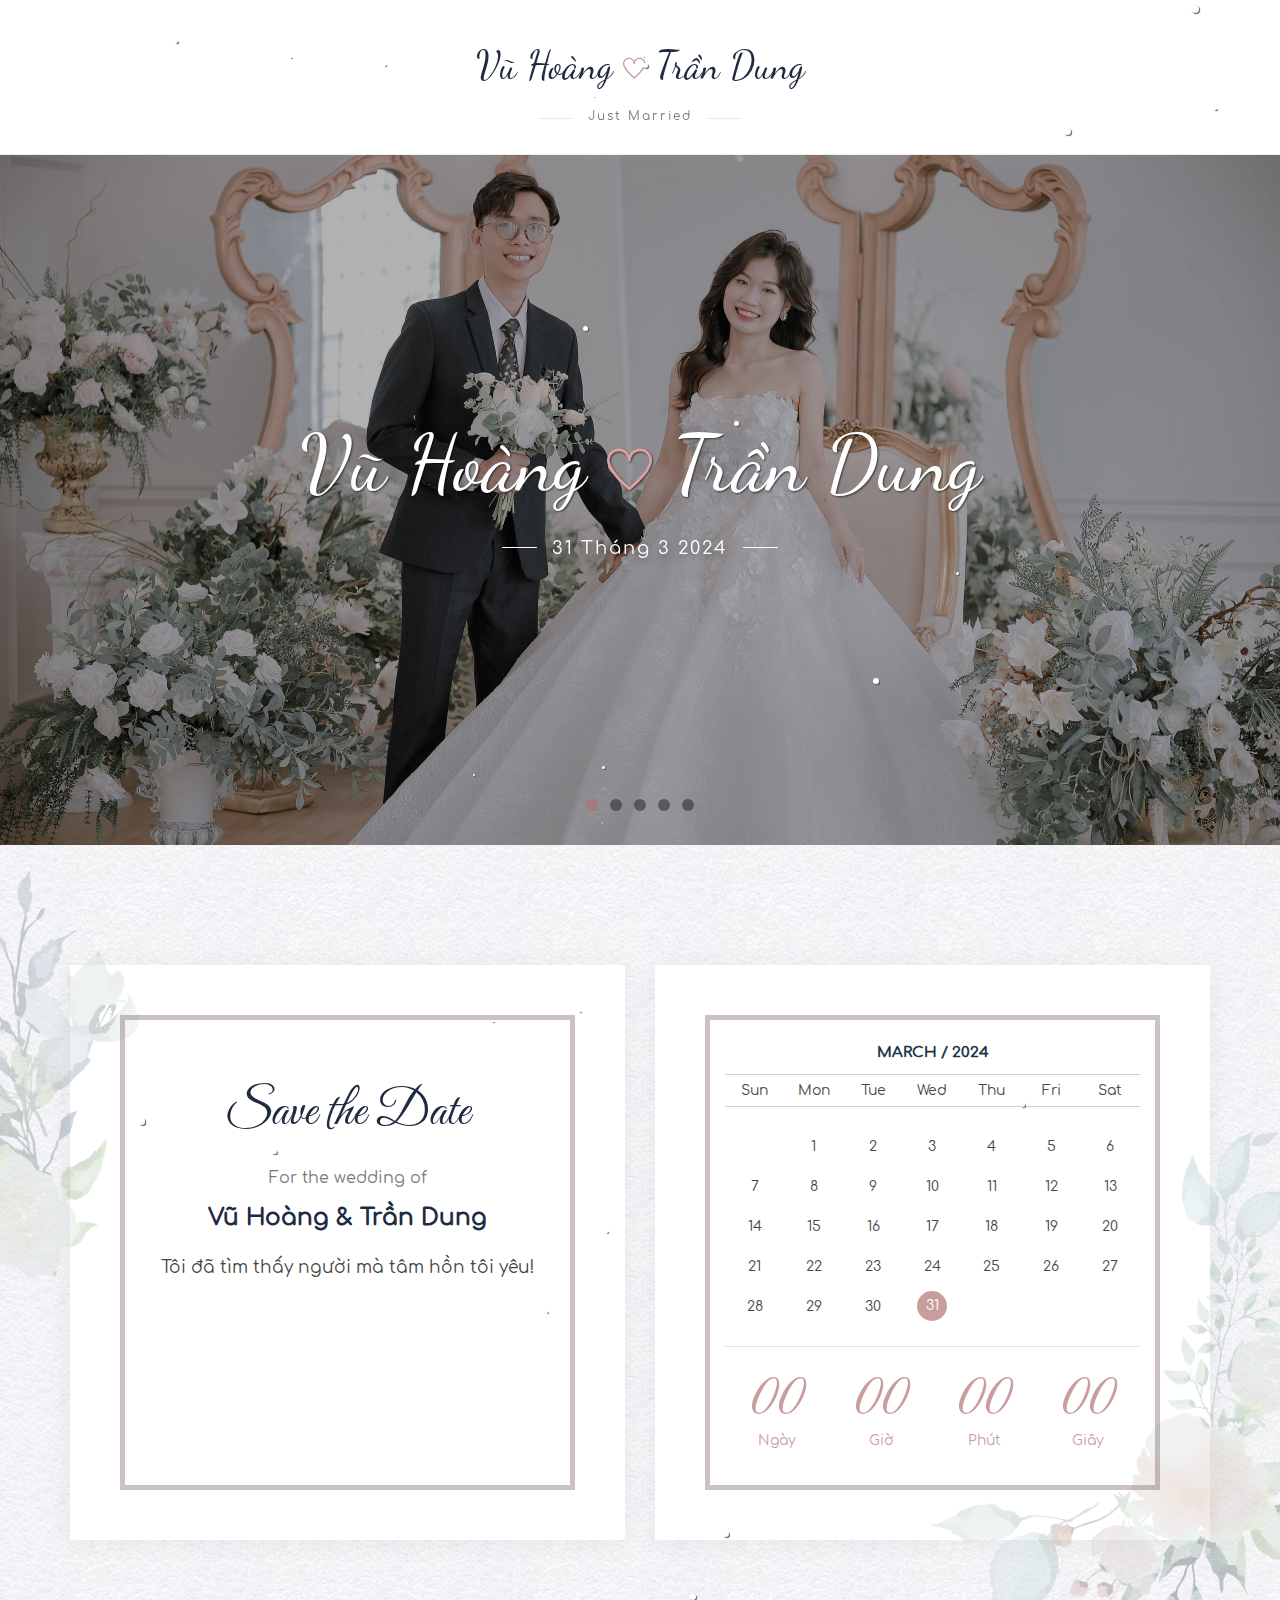
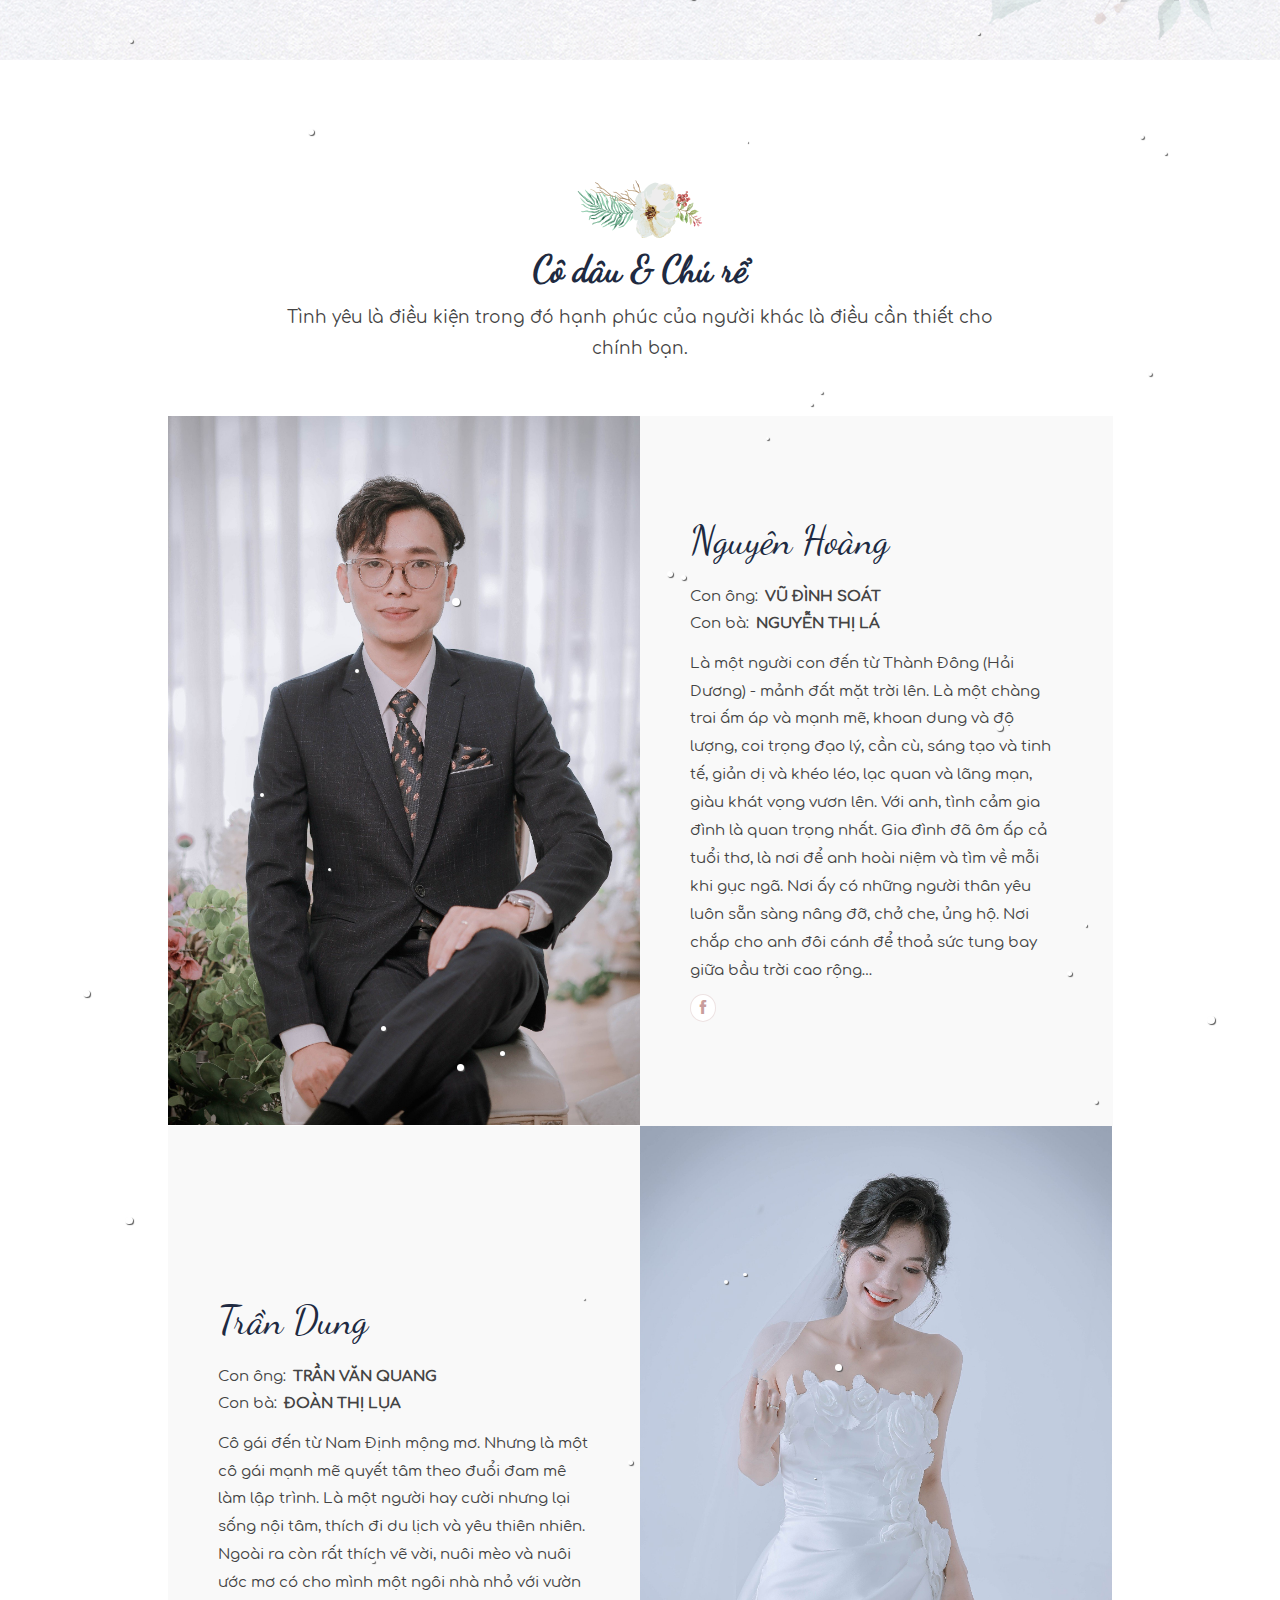
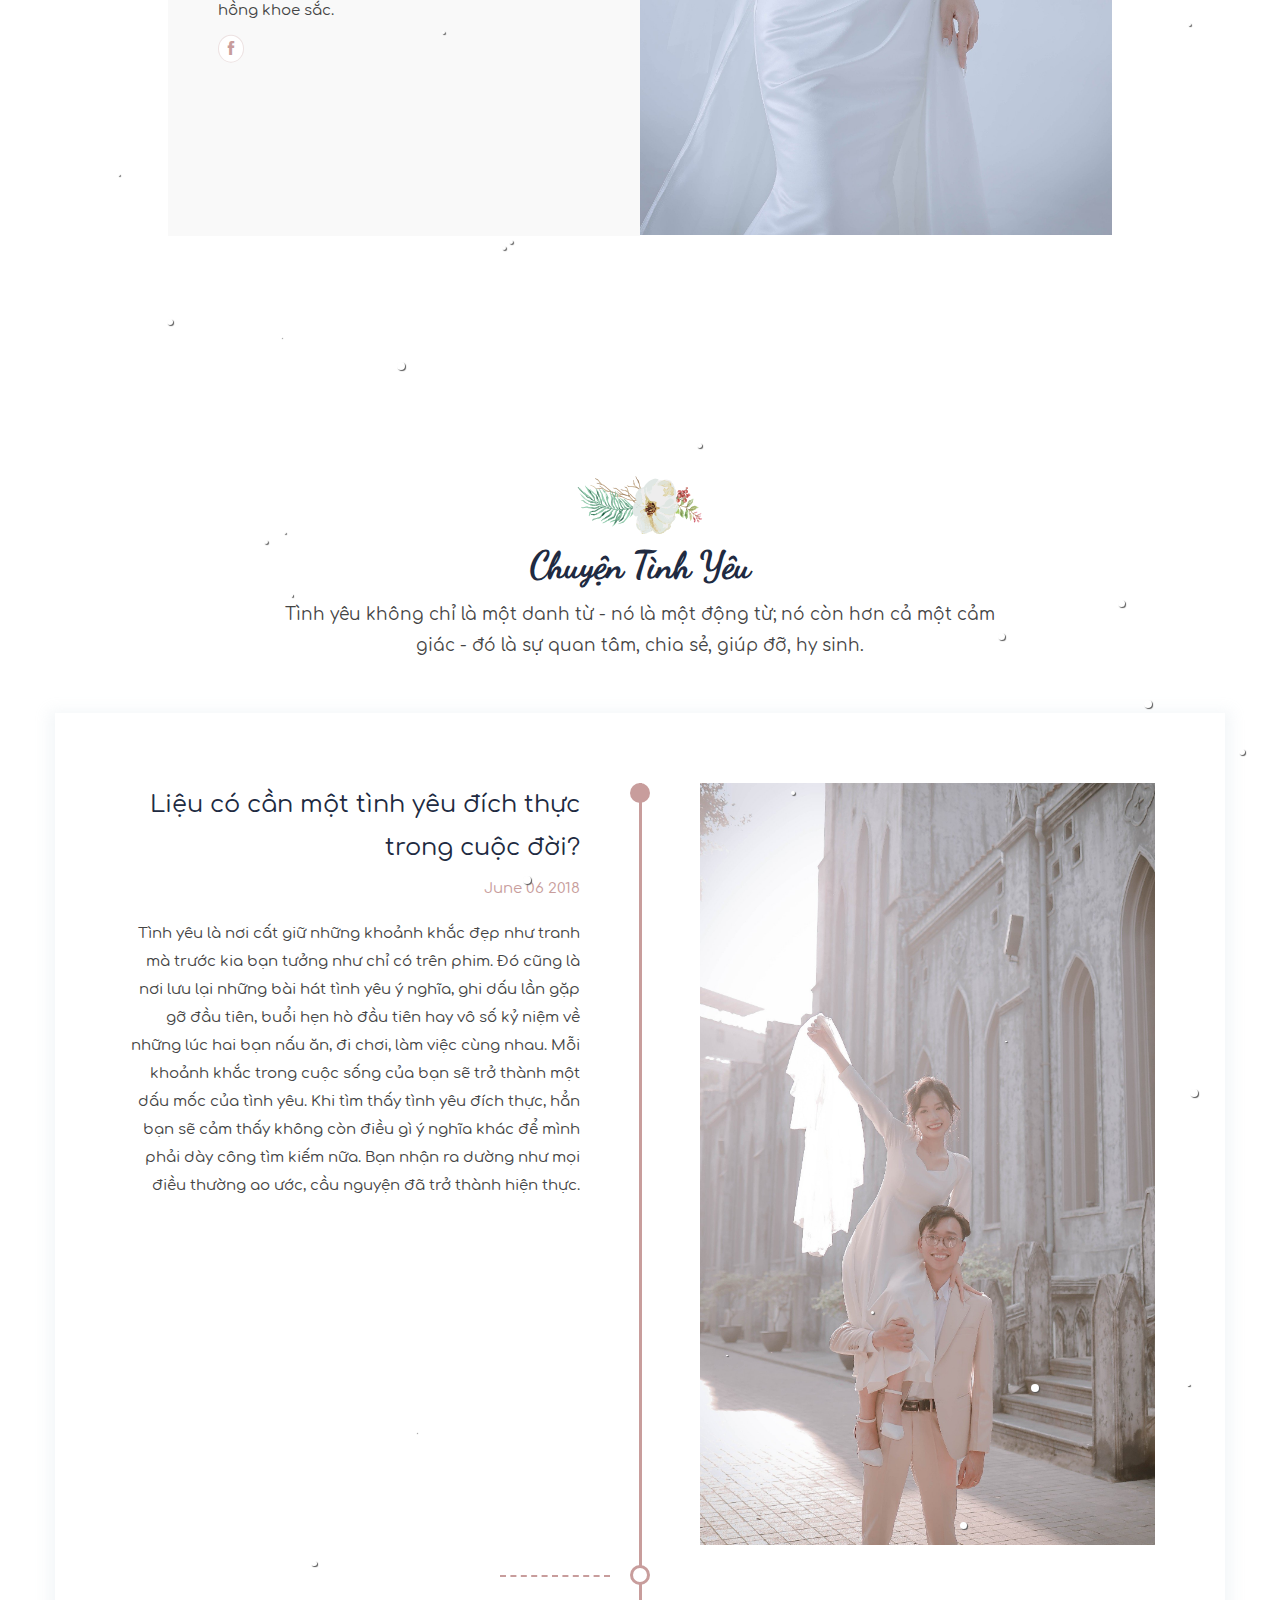
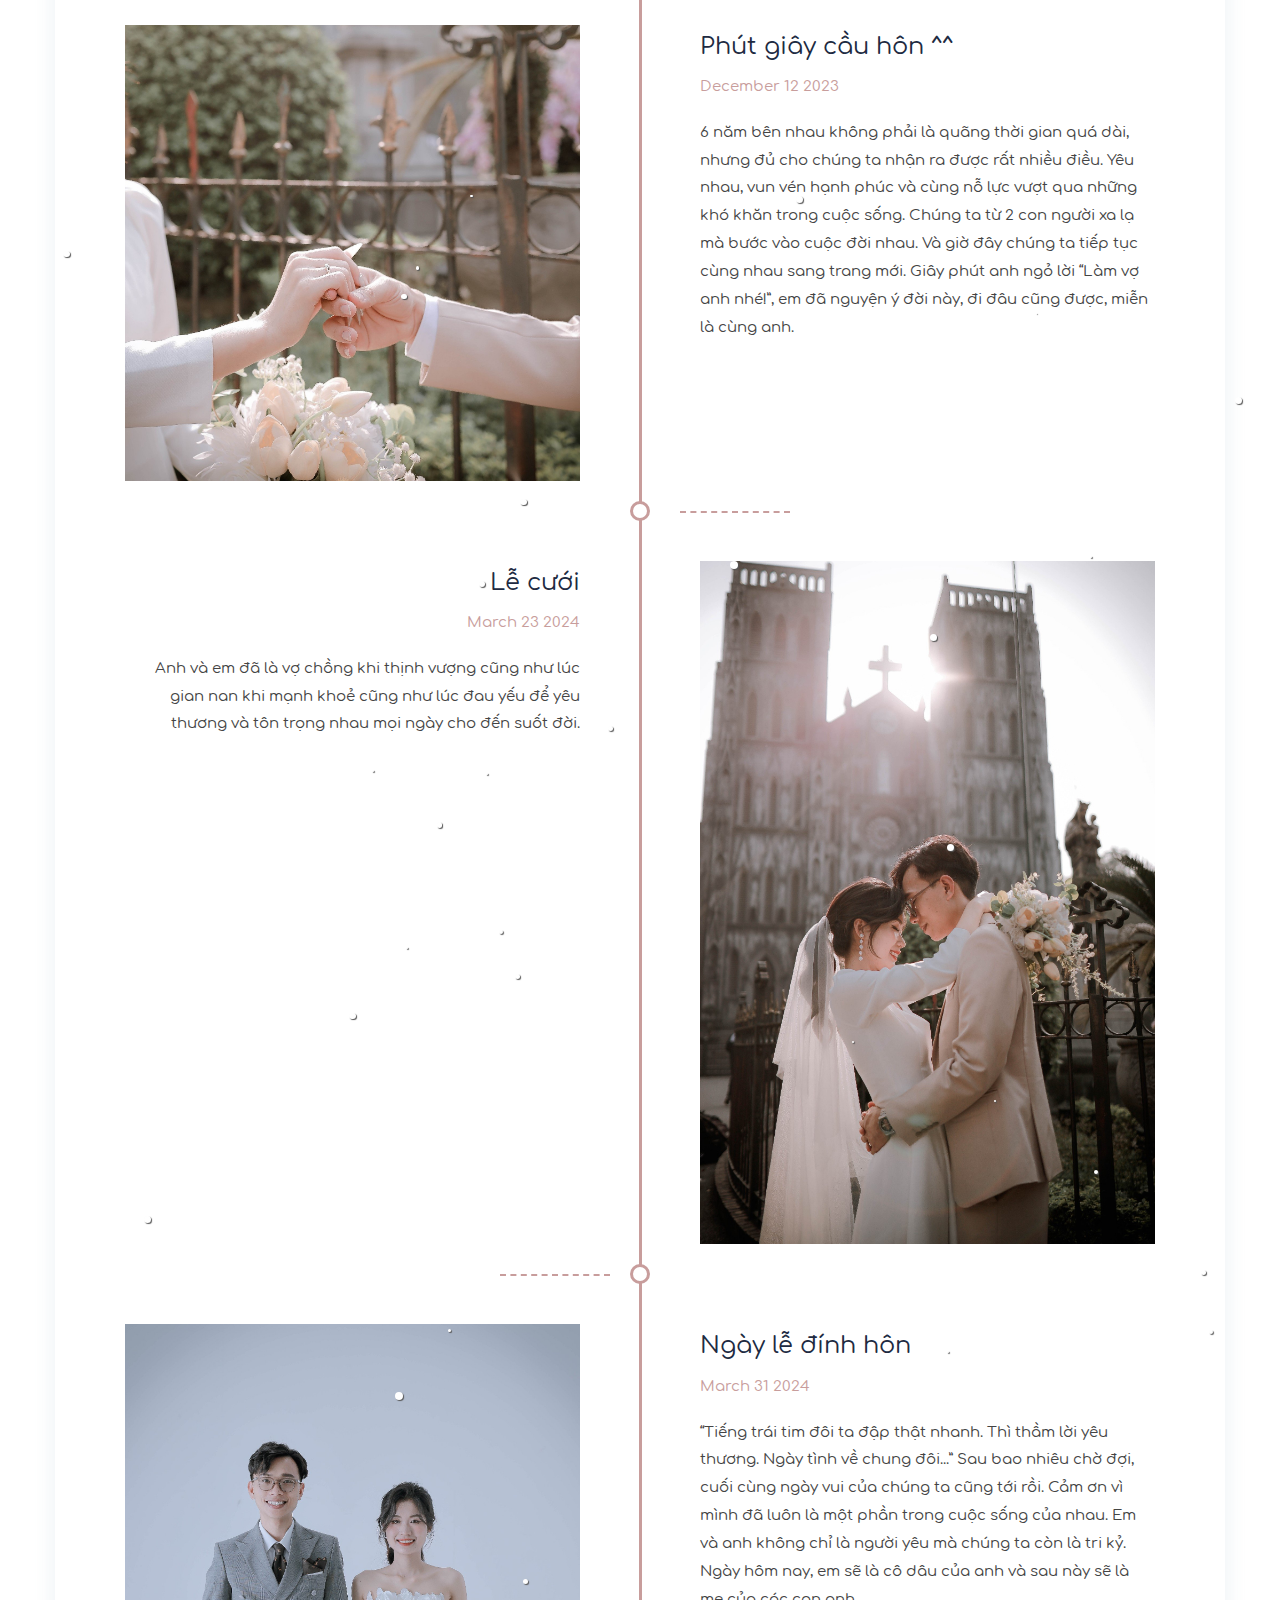
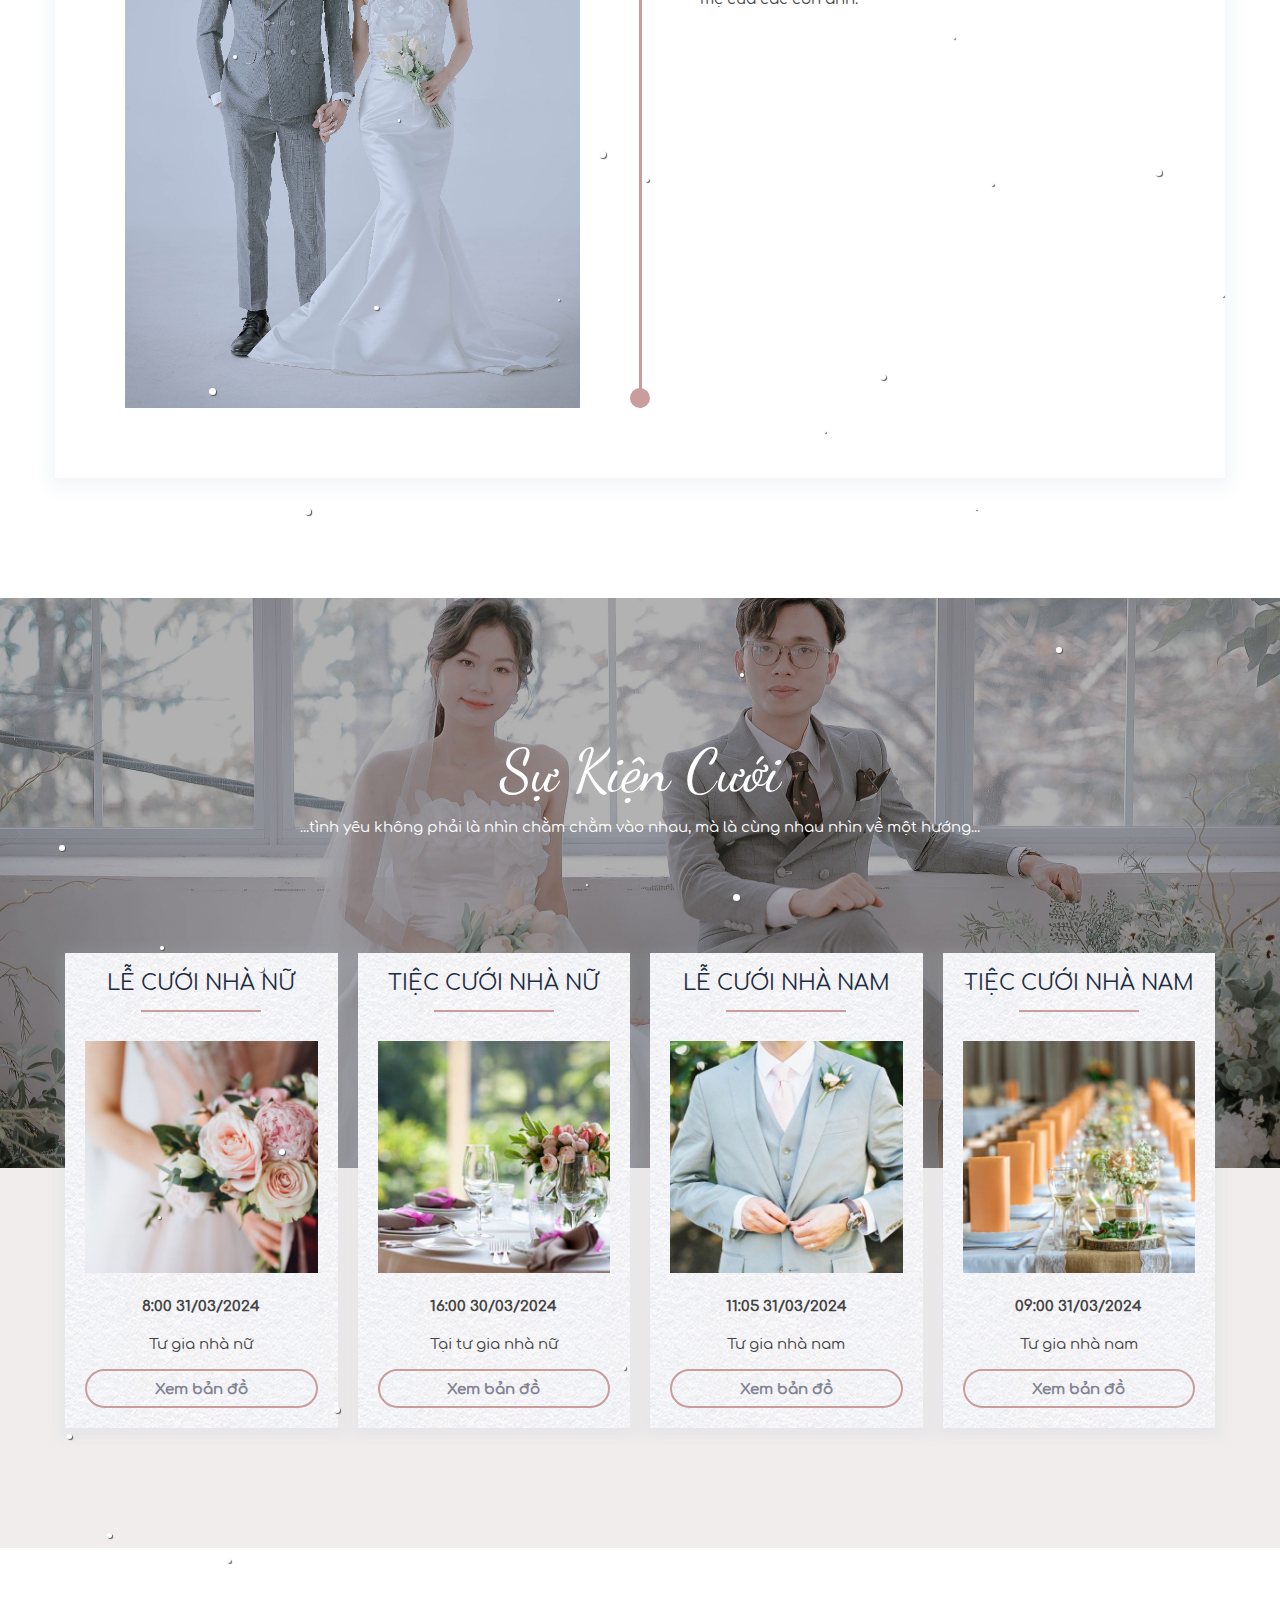
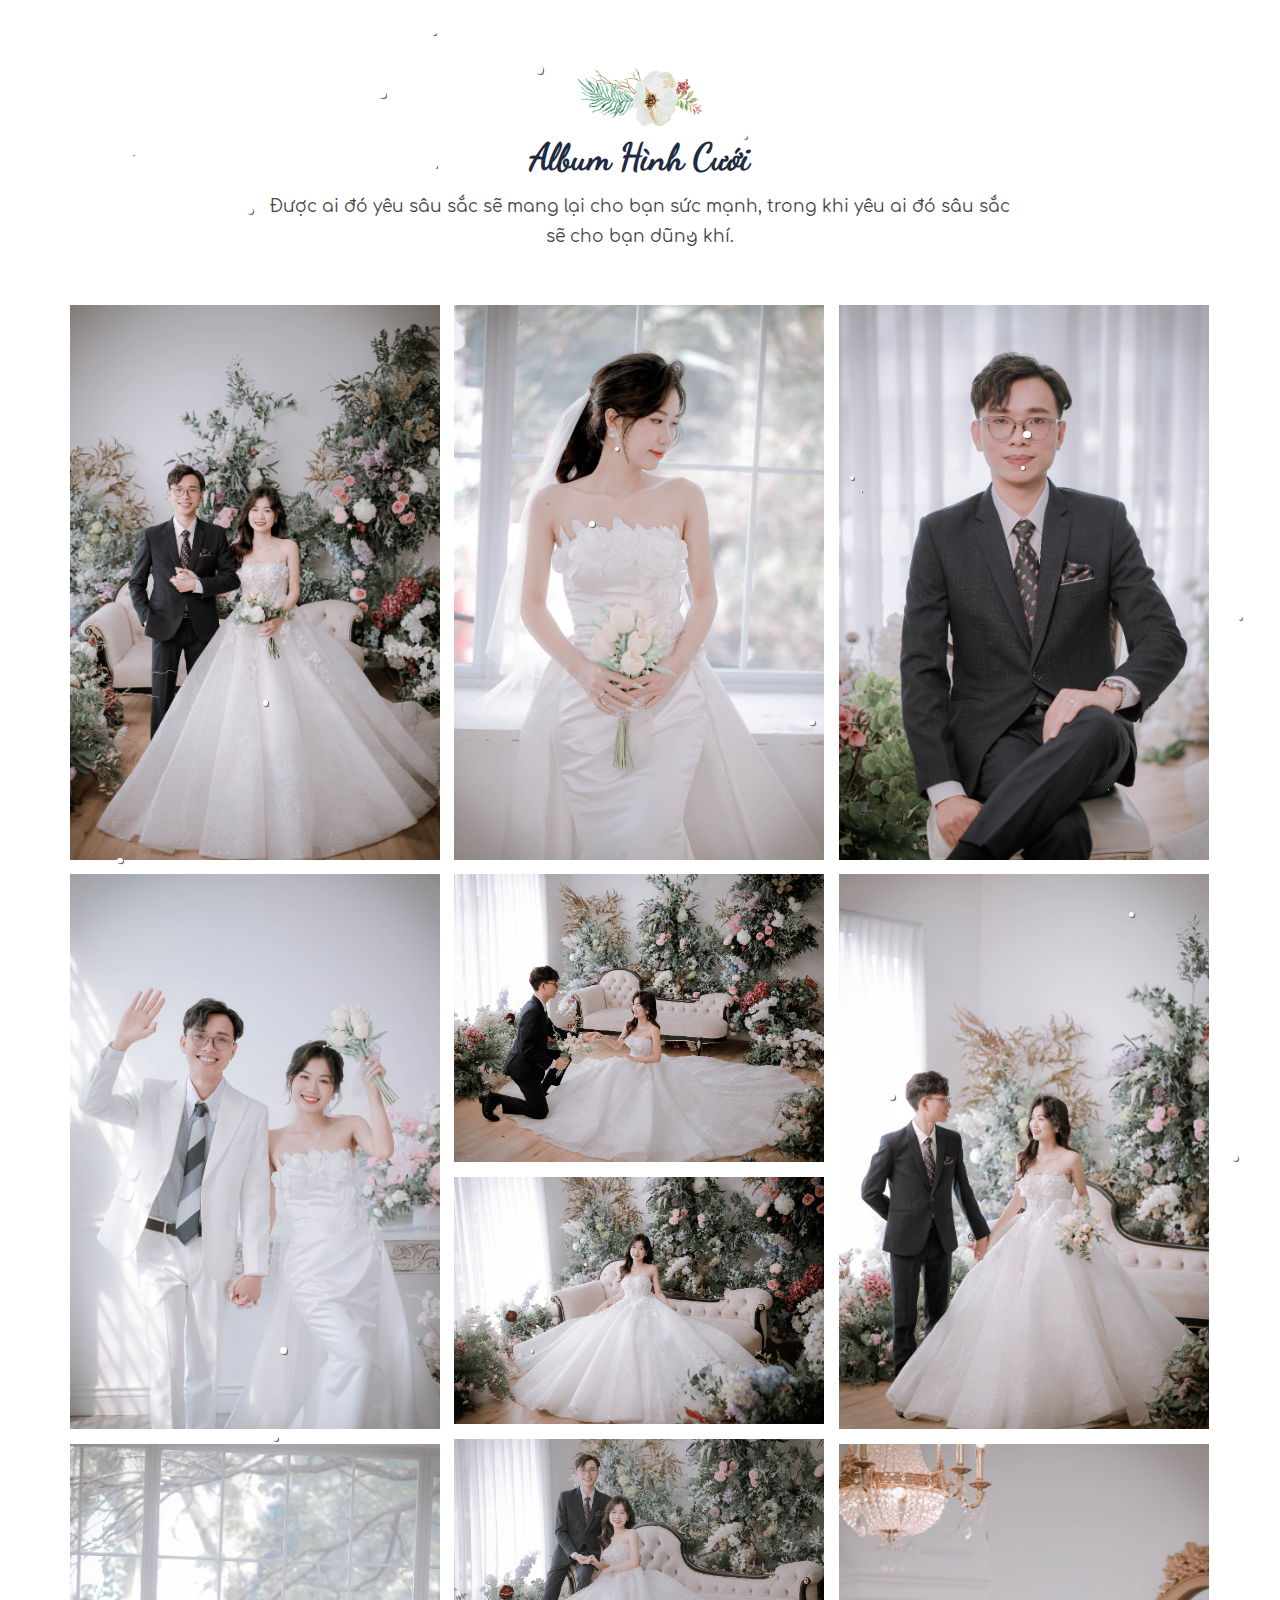
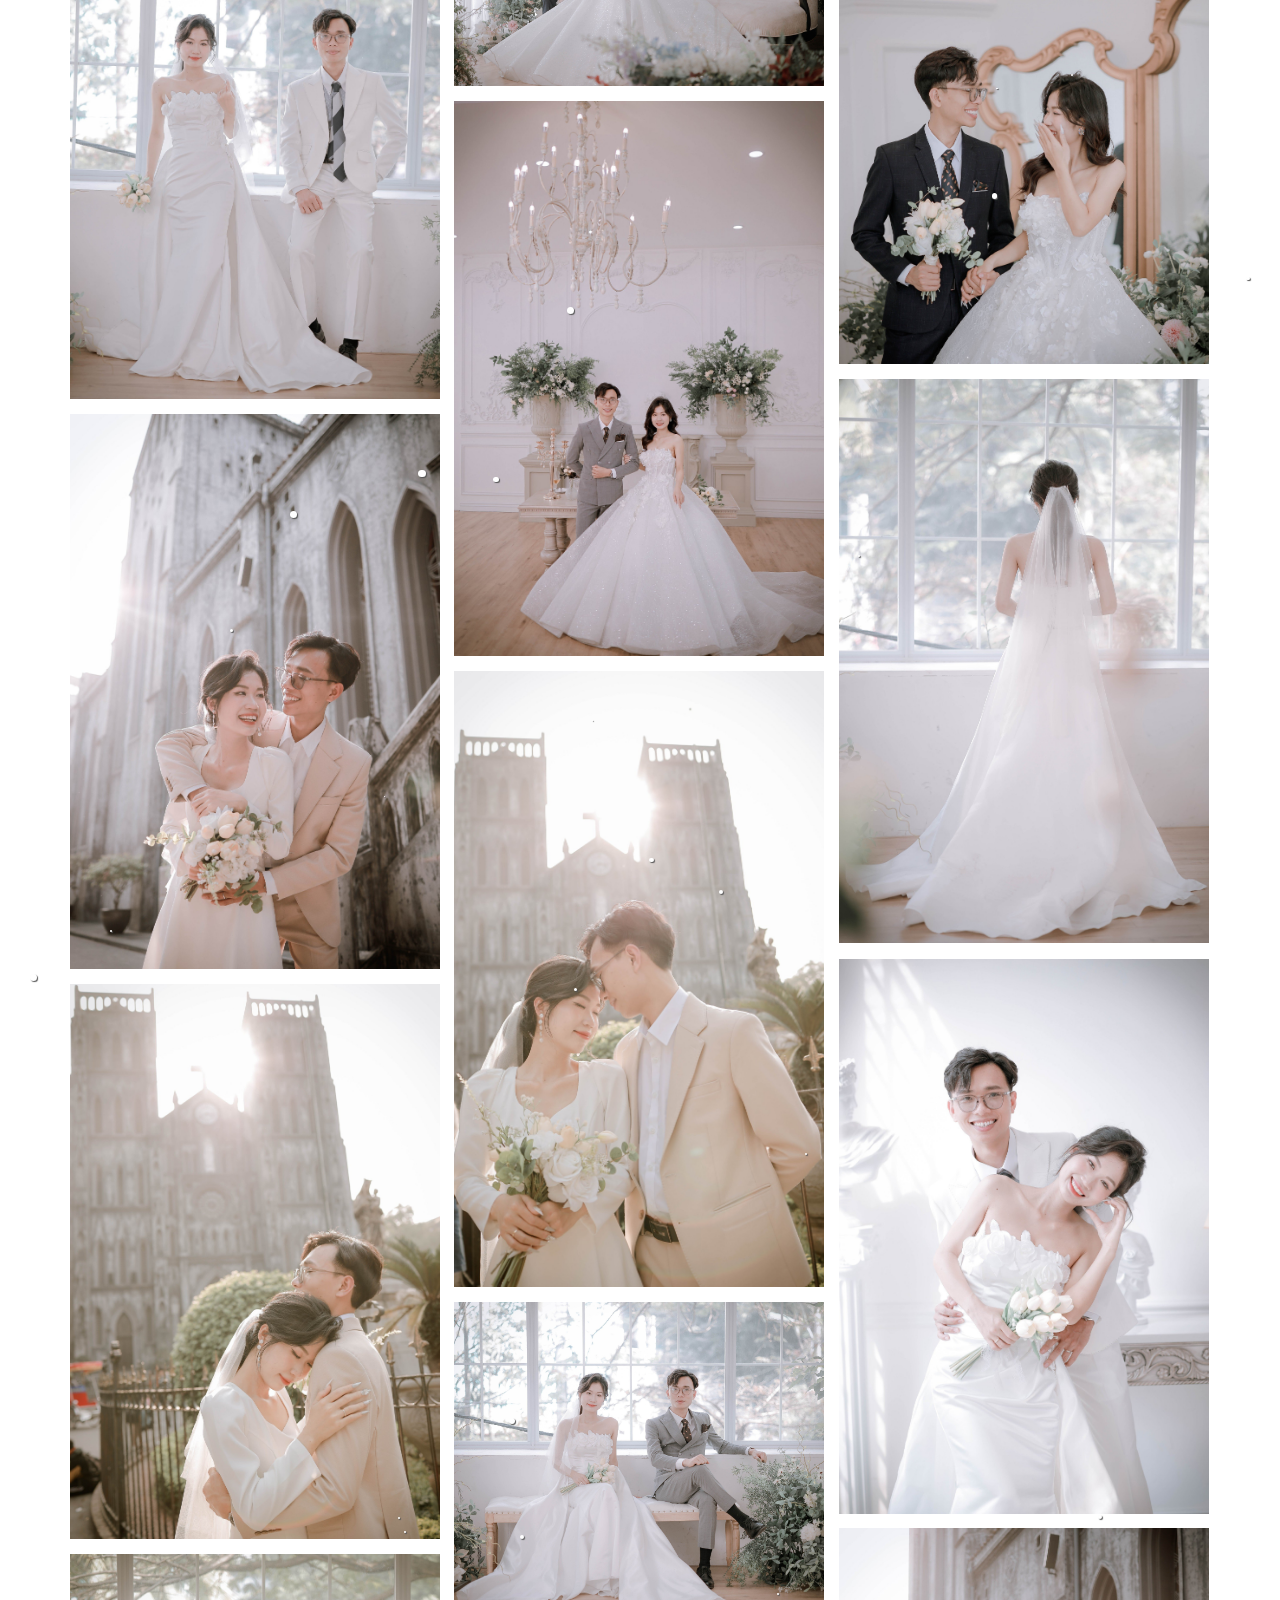
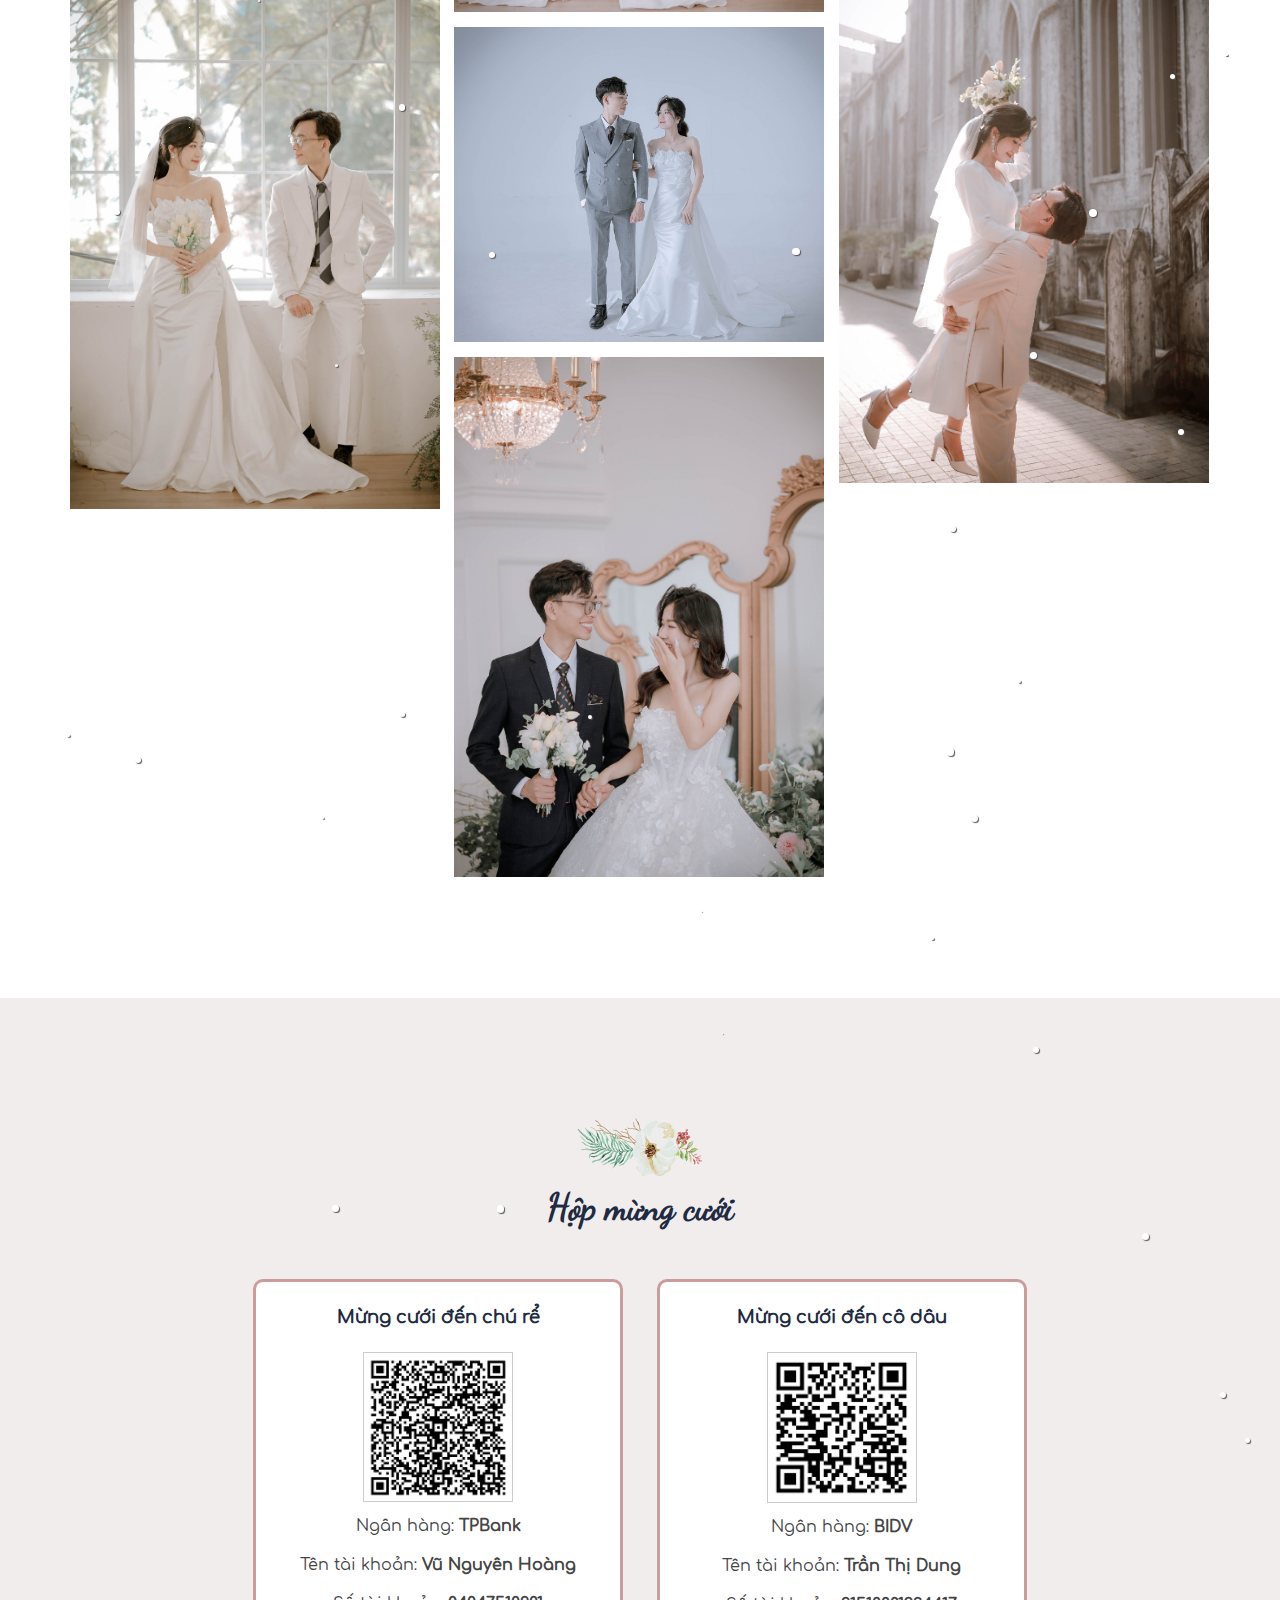
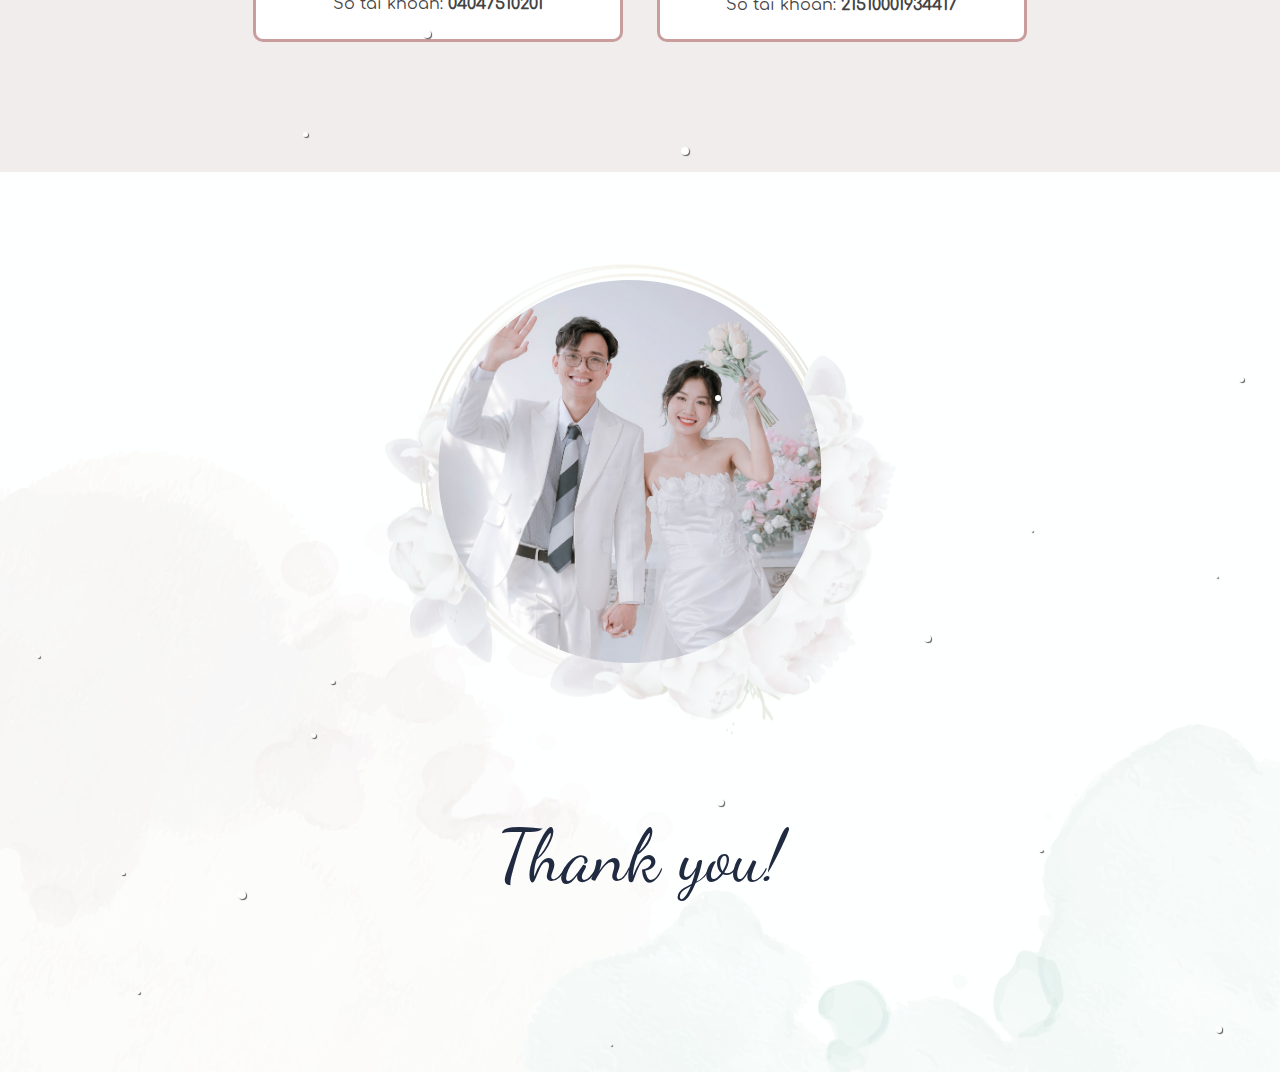
==== commit 4b2fecd4: "edit link" ====
--- a/preview.iwedding.info/index.html
+++ b/preview.iwedding.info/index.html
@@ -1,1167 +1,984 @@
 <!DOCTYPE html>
-<html lang="en">
-
-
-<!-- Mirrored from preview.iwedding.info/ by HTTrack Website Copier/3.x [XR&CO'2014], Sat, 16 Mar 2024 04:31:23 GMT -->
-<!-- Added by HTTrack --><meta http-equiv="content-type" content="text/html;charset=UTF-8" /><!-- /Added by HTTrack -->
+<html lang="vi">
+
+<!-- Mirrored from preview.iwedding.info/?template=6174ef83a62963738e0a367c by HTTrack Website Copier/3.x [XR&CO'2014], Sat, 16 Mar 2024 04:31:12 GMT -->
+<!-- Added by HTTrack -->
+<meta http-equiv="content-type" content="text/html;charset=UTF-8" /><!-- /Added by HTTrack -->
+
 <head>
     <meta charset="utf-8">
     <meta http-equiv="X-UA-Compatible" content="IE=edge">
     <meta name="viewport" content="width=device-width, initial-scale=1">
+    <title>Nguyên Hoàng &amp; Trần Dung Wedding site!</title>
+    <meta name="description"
+        content="Nguyên Hoàng &amp; Trần Dung - Our wedding date: 2024-03-31 | Điều tuyệt vời nhất mà bạn từng học là yêu và được yêu để đáp lại">
+    <meta name="keywords"
+        content="Wedding,Nguyên Hoàng,Trần Dung,Wedding website, Website đám cưới, Tạo website đám cưới miễn phí">
     <meta name="format-detection" content="telephone=no">
-    <title>Hoàng Kiến Văn &amp; Ngô Việt Hoài Wedding site!</title>
-    <meta name="description" content="Hoàng Kiến Văn &amp; Ngô Việt Hoài - Our wedding date: 2022-12-22 | Điều tuyệt vời nhất mà bạn từng học là yêu và được yêu để đáp lại">
-    <meta name="keywords" content="Wedding,Hoàng Kiến Văn,Ngô Việt Hoài,Wedding website, Website đám cưới, Tạo website đám cưới miễn phí">
-    <meta property="og:site_name" content="Hoàng Kiến Văn &amp; Ngô Việt Hoài">
+    <meta property="og:site_name" content="Nguyên Hoàng &amp; Trần Dung">
     <meta property="og:type" content="website">
-    <meta property="og:title" content="Hoàng Kiến Văn &amp; Ngô Việt Hoài Wedding site!">
+    <meta property="og:title" content="Nguyên Hoàng &amp; Trần Dung Wedding site!">
     <meta property="og:url" content="index.html">
-    <meta property="og:description" content="Hoàng Kiến Văn &amp; Ngô Việt Hoài - Our wedding date: 2022-12-22 | Điều tuyệt vời nhất mà bạn từng học là yêu và được yêu để đáp lại">
-    <meta property="og:image" content="../cdn.biihappy.com/ziiweb/website/61990349db8f76231c132068/88b6d6c5cb36ccd3725c92f0e0b3d89b.jpg">
-    <meta property="og:image:url" content="../cdn.biihappy.com/ziiweb/website/61990349db8f76231c132068/88b6d6c5cb36ccd3725c92f0e0b3d89b.jpg">
-    <meta property="og:image:secure_url" content="../cdn.biihappy.com/ziiweb/website/61990349db8f76231c132068/88b6d6c5cb36ccd3725c92f0e0b3d89b.jpg">
-    <!-- Fav and touch icons -->
+    <meta property="og:description"
+        content="Nguyên Hoàng &amp; Trần Dung - Our wedding date: 2024-03-31 | Điều tuyệt vời nhất mà bạn từng học là yêu và được yêu để đáp lại">
+    <meta property="og:image"
+        content="../cdn.biihappy.com/ziiweb/website/61990349db8f76231c132068/88b6d6c5cb36ccd3725c92f0e0b3d89b.jpg">
+    <meta property="og:image:url"
+        content="../cdn.biihappy.com/ziiweb/website/61990349db8f76231c132068/88b6d6c5cb36ccd3725c92f0e0b3d89b.jpg">
+    <meta property="og:image:secure_url"
+        content="../cdn.biihappy.com/ziiweb/website/61990349db8f76231c132068/88b6d6c5cb36ccd3725c92f0e0b3d89b.jpg">
     <link rel="shortcut icon" type="image/x-icon" href="https://iwedding.info/favicon.ico">
-    <link rel="manifest" href="templates/template19/images/fav_touch_icons/manifest.json">
-
-    <!-- Google Web Fonts -->
-    <link rel="preconnect" href="https://fonts.googleapis.com/">
-	<link rel="preconnect" href="https://fonts.gstatic.com/" crossorigin>
-	<link href="https://fonts.googleapis.com/css2?family=Open+Sans&amp;display=swap" rel="stylesheet">
-	<link href="https://fonts.googleapis.com/css2?family=Marmelad&amp;family=Oooh+Baby&amp;family=Bellota+Text&amp;display=swap" rel="stylesheet">
-
-    <link href="templates/template19/css/bootstrap.mina6e0.css?v=20240301" rel="stylesheet" />
-    <link href="templates/template19/css/libsa6e0.css?v=20240301" rel="stylesheet">
-    <link href="templates/template19/css/fontawesome-all.mina6e0.css?v=20240301" rel="stylesheet" />
-    <link href="templates/template19/css/neela-icon-seta6e0.css?v=20240301" rel="stylesheet" />
-    <link href="templates/template19/css/owl.carousel.mina6e0.css?v=20240301" rel="stylesheet" />
-    <link href="templates/template19/css/stylea6e0.css?v=20240301" rel="stylesheet" />
+    <link href="templates/template15/css/libsa6e0.css?v=20240301" rel="stylesheet">
     <link href="common/calendara6e0.css?v=20240301" rel="stylesheet">
-
+    <link href="templates/template15/css/stylea6e0.css?v=20240301" rel="stylesheet">
+    <link href="common/fonts/fontsa6e0.css?v=20240301" rel="stylesheet">
+    <!-- Global site tag (gtag.js) - Google Analytics -->
     <script async src="https://www.googletagmanager.com/gtag/js?id=G-K9L0ZFE1PJ"></script>
-	<script>window.dataLayer = window.dataLayer || []; function gtag(){dataLayer.push(arguments);} gtag('js', new Date()); gtag('config', 'G-K9L0ZFE1PJ');</script>
+    <script>window.dataLayer = window.dataLayer || []; function gtag() { dataLayer.push(arguments); } gtag('js', new Date()); gtag('config', 'G-K9L0ZFE1PJ');</script>
 </head>
+<script src="https://code.jquery.com/jquery-3.6.0.min.js"></script>
 <script type="text/javascript">
     var photoGalleries = [];
+    // $(document).ready(function () {
+    //     playPause();
+    // });
 </script>
+
 <body>
-
-    <!-- BEGIN PRELOADER -->
-    <div id="preloader">
-        <div class="loading-heart">
-            <svg viewBox="0 0 512 512" width="100">
-                <path
-                    d="M462.3 62.6C407.5 15.9 326 24.3 275.7 76.2L256 96.5l-19.7-20.3C186.1 24.3 104.5 15.9 49.7 62.6c-62.8 53.6-66.1 149.8-9.9 207.9l193.5 199.8c12.5 12.9 32.8 12.9 45.3 0l193.5-199.8c56.3-58.1 53-154.3-9.8-207.9z" />
-            </svg>
-            <div class="preloader-title">
-                V<br>
-                <small>&</small><br>
-                H
+    <div class="page-wrapper flower-fixed-body">
+        <div class="preloader">
+            <div class="middle">
+                <i class="fi flaticon-favorite-heart-button"></i>
+                <i class="fi flaticon-favorite-heart-button"></i>
+                <i class="fi flaticon-favorite-heart-button"></i>
+                <i class="fi flaticon-favorite-heart-button"></i>
             </div>
         </div>
-    </div>
-    <!-- END PRELOADER -->
-
-
-    <!-- BEGIN WRAPPER -->
-    <div id="wrapper">
-
-        <!-- BEGIN HEADER -->
-        <header id="header">
-            <div class="nav-section">
+        <header id="header" class="site-header header-style-1">
+            <div class="topbar">
                 <div class="container">
                     <div class="row">
-                        <div class="col-sm-12">
-                            <a href="#hero" class="nav-logo d-flex align-items-center h-100"><h1 style="font-size:25px">V<span class="main-color" ><i class="fa fa-heart" style="margin:5px 5px 5px 10px;" ></i></span>H</h1></a>
-
-                            <!-- BEGIN MAIN MENU -->
-                            <nav class="navbar">
-
-                                <ul class="nav navbar-nav">
-                                    <li><a href="#couple">Cặp đôi</a></li>
-
-                                                                        <li><a href="#story">Chuyện tình yêu</a></li>
-                                    
-                                                                        <li><a href="#bridesmaids">Phù dâu & Phù rể</a></li>
-                                    
-                                                                        <li><a href="#gallery">Album hình cưới</a></li>
-                                    
-                                                                        <li><a href="#events">Sự kiện cưới</a></li>
-                                    
-                                                                        <li><a href="#rsvp">Lời chúc</a></li>
-                                    
-                                                                        <li><a href="#donate">Mừng cưới</a></li>
-                                                                    </ul>
-
-                                <button id="nav-mobile-btn"><i class="fas fa-bars"></i></button><!-- Mobile menu button -->
-                            </nav>
-                            <!-- END MAIN MENU -->
-
+                        <div class="col col-xs-12">
+                            <div class="site-logo">
+                                <a href="index.html">
+                                    <h1>Vũ Hoàng <i class="ti-heart"></i> Trần Dung</h1>
+                                    <span>Just Married</span>
+                                </a>
+                            </div>
                         </div>
                     </div>
                 </div>
             </div>
         </header>
-        <!-- END HEADER -->
-
-
-        <!-- BEGIN HERO SECTION -->
-        <section id="hero" class="bg-slideshow section-divider-bottom-1">
+
+        <section class="hero-slider hero-style-1" id="home">
+            <div class="swiper-container">
+                <div class="slide-main-text">
+                    <div class="container">
+                        <div class="slide-title">
+                            <h2><span>Vũ Hoàng</span> <i class="ti-heart"></i> <span>Trần Dung</span></h2>
+                        </div>
+                        <div class="wedding-date">
+                            <span>31 Tháng 3 2024</span>
+                        </div>
+                        <div class="clearfix"></div>
+                    </div>
+                    <!-- <div class="pattern">
+                        <span></span>
+                        <span></span>
+                        <span></span>
+                        <span></span>
+                        <span></span>
+                    </div> -->
+                </div>
+                <div class="swiper-wrapper">
+                    <div class="swiper-slide">
+                        <div class="slide-inner slide-bg-image"
+                            data-background="../cdn.biihappy.com/ziiweb/images/z5261549330725_da2b92e43a4c3892cbf7b6894c256134.jpg">
+                        </div>
+                    </div>
+                    <div class="swiper-slide">
+                        <div class="slide-inner slide-bg-image"
+                            data-background="../cdn.biihappy.com/ziiweb/images/z5261549447161_721e22a06768229a5d88d4897c0a9f41.jpg">
+                        </div>
+                    </div>
+                    <div class="swiper-slide">
+                        <div class="slide-inner slide-bg-image"
+                            data-background="../cdn.biihappy.com/ziiweb/images/z5261549416264_a5c788498d33ebd1966e8ac8c4bec36d.jpg">
+                        </div>
+                    </div>
+                    <div class="swiper-slide">
+                        <div class="slide-inner slide-bg-image"
+                            data-background="../cdn.biihappy.com/ziiweb/images/z5261549430333_6018ef1274b1613b77db81d325f7a906.jpg">
+                        </div>
+                    </div>
+                    <div class="swiper-slide">
+                        <div class="slide-inner slide-bg-image"
+                            data-background="../cdn.biihappy.com/ziiweb/images/z5261549444103_fb793d7c3829ef258c3302d853327377.jpg">
+                        </div>
+                    </div>
+                </div>
+                <div class="swiper-pagination"></div>
+                <div class="swiper-button-next"></div>
+                <div class="swiper-button-prev"></div>
+            </div>
+        </section>
+
+        <section class="invitation-section section-padding section-bg-img">
             <div class="container">
                 <div class="row">
-                    <div class="col-sm-12">
-
-                        <div class="hero-wrapper v-center">
-                            <h2 data-animation-direction="fade" data-animation-delay="600">Save the Date</h2>
-
-                            <h1 class="hero-title light ">
-                                <span class="d-block d-sm-inline" data-animation-direction="from-right" data-animation-delay="300">Kiến Văn</span>
-                                <small class="d-block d-sm-inline" data-animation-direction="from-top" data-animation-delay="300">&</small>
-                                <span class="d-block d-sm-inline" data-animation-direction="from-left" data-animation-delay="300">Việt Hoài</span>
-                            </h1>
-
-                            <div class="hero-subtitle light" data-animation-direction="fade"
-                                data-animation-delay="1000">04 Tháng 4 2024</div>
-							
-							                            <div data-animation-direction="fade" data-animation-delay="1000">
-                                <a href="#rsvp" class="btn btn-light scrollto">Gửi Lời Chúc</a>
-                            </div>
-                                                    </div>
-
+                    <div class="col col-md-6">
+                        <div class="invitation-box left">
+                            <div class="left-vec"></div>
+                            <div class="right-vec"></div>
+                            <div class="inner">
+                                <h2>Save the Date</h2>
+                                <span>For the wedding of</span>
+                                <h3>Vũ Hoàng & Trần Dung</h3>
+                                <p>Tôi đã tìm thấy người mà tâm hồn tôi yêu!</p>
+                                <!-- <a href="#wishes" class="theme-btn">Gửi lời chúc</a> -->
+                            </div>
+                        </div>
+                    </div>
+                    <div class="col col-md-6">
+                        <div class="invitation-box calendar-box">
+                            <div class="left-vec"></div>
+                            <div class="right-vec"></div>
+                            <div class="inner">
+                                <div class="mini_calendar">
+                                    <table>
+                                        <caption class="calendar-month"> March / 2024</caption>
+                                        <tr>
+                                            <th abbr="Sunday">Sun</th>
+                                            <th abbr="Monday">Mon</th>
+                                            <th abbr="Tuesday">Tue</th>
+                                            <th abbr="Wednesday">Wed</th>
+                                            <th abbr="Thursday">Thu</th>
+                                            <th abbr="Friday">Fri</th>
+                                            <th abbr="Saturday">Sat</th>
+                                        </tr>
+                                        <tr>
+                                            <td>&nbsp;</td>
+                                            <td>1</td>
+                                            <td>2</td>
+                                            <td>3</td>
+                                            <td>4</td>
+                                            <td>5</td>
+                                            <td>6</td>
+                                        </tr>
+                                        <tr>
+                                            <td>7</td>
+                                            <td>8</td>
+                                            <td>9</td>
+                                            <td>10</td>
+                                            <td>11</td>
+                                            <td>12</td>
+                                            <td>13</td>
+                                        </tr>
+                                        <tr>
+                                            <td>14</td>
+                                            <td>15</td>
+                                            <td>16</td>
+                                            <td>17</td>
+                                            <td>18</td>
+                                            <td>19</td>
+                                            <td>20</td>
+                                        </tr>
+                                        <tr>
+                                            <td>21</td>
+                                            <td>22</td>
+                                            <td>23</td>
+                                            <td>24</td>
+                                            <td>25</td>
+                                            <td>26</td>
+                                            <td>27</td>
+                                        </tr>
+                                        <tr>
+                                            <td>28</td>
+                                            <td>29</td>
+                                            <td>30</td>
+                                            <td>
+                                                <div id="today">31</div>
+                                            </td>
+                                            <td id="emptydays" colspan="4">&nbsp;</td>
+                                        </tr>
+                                    </table>
+                                </div>
+
+                            </div>
+                            <div class="count-down-clock">
+                                <div id="clock" data-date="2024-03-31" data-text-day="Ngày" data-text-hour="Giờ"
+                                    data-text-minute="Phút" data-text-second="Giây"></div>
+                            </div>
+                        </div>
                     </div>
                 </div>
             </div>
         </section>
-        <!-- END HERO SECTION -->
-
-
-        <!-- BEGIN ABOUT US SECTION -->
-        <section id="couple">
-            <div class="container">
-                <div class="row about-elems-wrapper">
-                    <div class="element col-md-6 col-xl-4 offset-xl-2" data-animation-direction="from-left"
-                        data-animation-delay="300">
-                        <div class="image">
-                            <img src="../cdn.biihappy.com/ziiweb/default/website/3b48bc6125ce6d186297a3e90a11085e.jpg" alt="" width="600" height="714" />
-                            <div class="hover-info neela-style">
-                                <div class="content">
-                                    <h3>Hoàng Kiến Văn<small>The Groom</small></h3>
-                                                                        <p>Là bác sĩ nha khoa hiện đang công tác tại một phòng khám nha khoa ở Quận 1 thành phồ Hồ Chí Minh. Là...<a class="button-see" data-src="https://cdn.biihappy.com/ziiweb/default/website/3b48bc6125ce6d186297a3e90a11085e.jpeg" data-content="Là bác sĩ nha khoa hiện đang công tác tại một phòng khám nha khoa ở Quận 1 thành phồ Hồ Chí Minh. Là một người hiền lành và ít nói. Luôn coi trọng tình cảm và yêu thương gia đình. Với anh: “Gia đình là điểm tựa vững chắc nhất và là bến đỗ bình yên không đâu sánh bằng đối với mỗi con người. Đó luôn là nơi tràn ngập tình yêu thương để ta trở về.”" 
-                                        data-instagram="https://instagram.com" data-twitter="https://twitter.com/" 
-                                        data-facebook="https://facebook.com" data-name="Hoàng Kiến Văn"
-                                        style="font-size:14px;cursor: pointer">Xem thêm<i class="bi bi-arrow-down-short"></i></a>
-                                    </p>
-                                                                        <ul class="sn-icons">
-                                                                                <li><a href="https://instagram.com/"><i class="fab fa-instagram-square"></i></a></li>
-                                                                                                                        <li><a href="https://twitter.com/"><i class="fab fa-twitter-square"></i></a></li>
-                                                                                                                        <li><a href="https://facebook.com/"><i class="fab fa-facebook-square"></i></a></li>
-                                                                            </ul>
-                                </div>
-                            </div>
-                        </div>
-                    </div>
-
-                    <div class="divider-about-us" data-animation-direction="fade" data-animation-delay="500">
-                        <i class="icon-two-hearts"></i>
-                    </div>
-
-                    <div class="element col-md-6 col-xl-4" data-animation-direction="from-right"
-                        data-animation-delay="400">
-                        <div class="image">
-                            <img src="../cdn.biihappy.com/ziiweb/default/website/59b631f29bfb9f7cd20437d27ddbe4db.jpg" alt="" width="600" height="714" />
-                            <div class="hover-info neela-style">
-                                <div class="content">
-                                    <h3>Ngô Việt Hoài<small>The Bride</small></h3>
-                                                                        <p>Cô gái đến từ xứ Huế mộng mơ, hiện đang sinh sống và làm việc tại Sài Gòn. Sau khi tốt nghiệp Học vi...<a class="button-see" data-src="https://cdn.biihappy.com/ziiweb/default/website/59b631f29bfb9f7cd20437d27ddbe4db.jpeg" data-content="Cô gái đến từ xứ Huế mộng mơ, hiện đang sinh sống và làm việc tại Sài Gòn. Sau khi tốt nghiệp Học viện Báo chí và Tuyên truyền, quyết tâm theo đuổi đam mê làm phóng viên du lịch. Là một người hay cười nhưng lại sống nội tâm, thích đọc sách, trồng cây và yêu thiên nhiên. Ngoài ra còn rất thích vẽ vời, nuôi mèo và nuôi ước mơ có cho mình một vườn hồng khoe sắc." 
-                                        data-instagram="https://instagram.com" data-twitter="https://twitter.com/" 
-                                        data-facebook="https://facebook.com" data-name="Ngô Việt Hoài" style="font-size:14px;cursor: pointer">Xem thêm<i class="bi bi-arrow-down-short"></i></a></p>
-                                                                        <ul class="sn-icons">
-                                                                                <li><a href="https://instagram.com/"><i class="fab fa-instagram-square"></i></a></li>
-                                                                                                                        <li><a href="https://twitter.com/"><i class="fab fa-twitter-square"></i></a></li>
-                                                                                                                        <li><a href="https://facebook.com/"><i class="fab fa-facebook-square"></i></a></li>
-                                                                            </ul>
-                                </div>
-                            </div>
-                        </div>
-                    </div>
-                </div>
-
-                <div class="row">
-                    <div class="about-us-desc col-lg-8 offset-lg-2" data-animation-direction="from-bottom" data-animation-delay="300">
-                        <h3>We are Getting Married</h3>
-                        <p>Thật vui vì được gặp và đón tiếp các bạn trong một dịp đặc biệt như đám cưới của chúng tôi. Chúng tôi muốn gửi đến bạn những lời cảm ơn sâu sắc nhất và để bạn biết chúng tôi rất hạnh phúc khi thấy bạn ở đó. Cảm ơn các bạn rất nhiều vì sự hiện diện cùng những lời chúc tốt đẹp mà bạn đã dành cho chúng tôi!</p>
-                        <p class="groom-bride-signature"><span>Kiến Văn</span> & <span>Việt Hoài</span></p>
-                        <!--<img src="https://preview.iwedding.info/templates/template19/images/signature-2.png" alt="Andrew and Isabella"> -->
-                        <div class="parent-info-group">
-                        	                                <div class="parent-infos">
-                                	                                	<div class="parent-info"><span class="parent-title">Con ông:</span> <span class="parent-name">Hoàng Anh Kiệt</span></div>
-                                	                                	
-                                	                                	<div class="parent-info"><span class="parent-title">Con bà:</span> <span class="parent-name">Nguyễn Thị Hoài</span></div>
-                                	                                </div>
-                                                                
-                                                            <div class="parent-infos">
-                                	                                	<div class="parent-info"><span class="parent-title">Con ông:</span> <span class="parent-name">Ngô Xuân Nghĩa</span></div>
-                                	                                	
-                                	                                	<div class="parent-info"><span class="parent-title">Con bà:</span> <span class="parent-name">Trần Hồng Thắm</span></div>
-                                	                                </div>
-                                                        </div>
-                    </div>
-                </div>
-            </div>
-        </section>
-        <!-- END ABOUT US SECTION -->
-
-                <!-- BEGIN OUR STORY TITLE SECTION -->
-        <section id="our-story-title" class="parallax-background bg-color-overlay section-divider-bottom-2 padding-divider-top" style="background-image: url(../cdn.biihappy.com/ziiweb/default/template/644000ba4f8e0c7ddf09c709/d22ce318c91e96e35328d63da2364702.jpg)">
-            <div class="section-divider-top-1 off-section"></div>
-            <!-- The class "section-divider-top-1" can also be applied to the tag <section>. In this case, it was added on a new <div> because the tag <section> have all pseudo elements (::after and ::before) in use. -->
+
+        <section class="couple-section section-padding" id="couple">
             <div class="container">
                 <div class="row">
-                    <div class="col-sm-12">
-                        <h1 class="section-title light">Chuyện Tình Yêu</h1>
+                    <div class="col col-md-8 col-md-offset-2 col-sm-10 col-sm-offset-1">
+                        <div class="section-title">
+                            <h2>Cô dâu & Chú rể</h2>
+                            <p>Tình yêu là điều kiện trong đó hạnh phúc của người khác là điều cần thiết cho chính bạn.
+                            </p>
+                        </div>
+                    </div>
+                </div>
+                <div class="row">
+                    <div class="col col-lg-10 col-lg-offset-1">
+                        <div class="couple-area">
+                            <div class="couple-row clearfix">
+                                <div class="img-holder">
+                                    <img src="../cdn.biihappy.com/ziiweb/images/z5261549398340_8bb3d2726e101fa2eb4b90745ea0d9c4.jpg"
+                                        alt>
+                                </div>
+                                <div class="details">
+                                    <div class="inner">
+                                        <h2>Nguyên Hoàng</h2>
+                                        <!--Parent info-->
+                                        <div class="parent-infos">
+                                            <div class="parent-info"><span class="parent-title">Con ông:</span> <span
+                                                    class="parent-name">Vũ Đình Soát</span></div>
+
+                                            <div class="parent-info"><span class="parent-title">Con bà:</span> <span
+                                                    class="parent-name">Nguyễn Thị Lá</span></div>
+                                        </div>
+                                        <p>Là một người con đến từ Thành Đông (Hải Dương) - mảnh đất mặt trời lên. Là
+                                            một chàng trai ấm áp và mạnh mẽ, khoan dung và độ lượng, coi trọng đạo lý,
+                                            cần cù, sáng tạo và tinh tế, giản dị và khéo léo, lạc quan và lãng mạn, giàu
+                                            khát vọng vươn lên. Với anh, tình cảm gia đình là quan trọng nhất. Gia đình
+                                            đã ôm ấp cả tuổi thơ, là nơi để anh hoài niệm và tìm về mỗi khi gục ngã. Nơi
+                                            ấy có những người thân yêu luôn sẵn sàng nâng đỡ, chở che, ủng hộ. Nơi chắp
+                                            cho anh đôi cánh để thoả sức tung bay giữa bầu trời cao rộng…
+                                        </p>
+                                        <ul class="social-links">
+                                            <li><a href="https://www.facebook.com/hoangvn163?mibextid=LQQJ4d"
+                                                    target="_blank"><i class="ti-facebook"></i></a></li>
+                                        </ul>
+                                    </div>
+                                </div>
+                            </div>
+                            <div class="couple-row last-row clearfix">
+                                <div class="details">
+                                    <div class="inner">
+                                        <h2>Trần Dung</h2>
+                                        <div class="parent-infos">
+                                            <div class="parent-info"><span class="parent-title">Con ông:</span> <span
+                                                    class="parent-name">Trần Văn Quang</span></div>
+
+                                            <div class="parent-info"><span class="parent-title">Con bà:</span> <span
+                                                    class="parent-name">Đoàn Thị Lụa</span></div>
+                                        </div>
+                                        <p>Cô gái đến từ Nam Định mộng mơ. Nhưng là một cô gái mạnh mẽ quyết tâm theo
+                                            đuổi đam mê làm lập trình. Là một người hay cười nhưng lại sống nội tâm,
+                                            thích đi du lịch và yêu thiên nhiên. Ngoài ra còn rất thích vẽ vời, nuôi mèo
+                                            và nuôi ước mơ có cho mình một ngôi nhà nhỏ với vườn hồng khoe sắc.</p>
+                                        <ul class="social-links">
+                                            <li><a href="https://www.facebook.com/mon.160698?mibextid=LQQJ4d"
+                                                    target="_blank"><i class="ti-facebook"></i></a></li>
+                                        </ul>
+                                    </div>
+                                </div>
+                                <div class="img-holder">
+                                    <img src="../cdn.biihappy.com/ziiweb/images/z5261549461439_64aace4114ac5342c50c4795b9d05cbf.jpg"
+                                        alt>
+                                </div>
+                            </div>
+                        </div>
                     </div>
                 </div>
             </div>
         </section>
-        <!-- END OUR STORY TITLE SECTION -->
-
-        <!-- BEGIN TIMELINE SECTION -->
-        <section id="story">
+        <!-- <section class="video-section event-section section-padding p-t-0 p-b-0" id="video">
+            <div class="top-area"
+                style="background: url(../cdn.biihappy.com/ziiweb/default/template/6174ef83a62963738e0a367c/f35716003ab48d57adf77b616c32daaf.jpg) center center/cover no-repeat local;">
+                <h2>Xem video cưới của chúng tôi</h2>
+                <p>Tình yêu không làm cho thế giới quay tròn. Tình yêu là những gì làm cho chuyến đi đáng giá.</p>
+                <div class="video-btn"><a href="https://www.youtube.com/embed/lGUdD29BDMg" class="video-play-btn"
+                        data-type="iframe"><i class="ti-control-play"></i></a></div>
+            </div>
+        </section> -->
+
+        <section class="story-section section-padding" id="story">
             <div class="container">
                 <div class="row">
-                    <div class="col-md-12 col-lg-10 offset-lg-1 col-xl-8 offset-xl-2">
-                        <div class="timeline">
-                        	                            <div class="year" data-animation-direction="from-top" data-animation-delay="250">
-                                <span class="neela-style">December 12 2015</span>
-                            </div>
-                            <div class="gallery-container">
-                                <div class="timeline-gallery-wrapper" data-animation-direction="from-left" data-animation-delay="250">
-                                    <div class="timeline-gallery-del">
-                                        <div class="item text-center">
-                                            <!--<a class="hover-img" href="https://preview.iwedding.info/templates/template19/images/timeline-slider-img1.jpg" data-lightbox="gallery-timeline" title="Our Vacations"><span class="btn btn-light btn-sm">+</span></a>-->
-                                            <img src="../cdn.biihappy.com/ziiweb/website/61990349db8f76231c132068/0f99c255f7aa7714d366ebde51c86d53.jpg" alt="Bạn có tin vào tình yêu online không?" class="w-100 h-auto" style="max-width:500px;" />
-                                        </div>
-                                    </div>
-                                </div>
-
-                                <div class="description-wrapper" data-animation-direction="from-bottom" data-animation-delay="250">
-                                    <div class="description">
-                                        <div class="neela-style">
-                                            <h4>Bạn có tin vào tình yêu online không?</h4>
-                                            <p>Tôi đã từng không tin vào tình yêu online. Đã từng nghĩ làm sao có thể thích một người chưa từng gặp mặt? Vậy mà giờ đây tôi lại đang như vậy, bây giờ tôi đã hiểu: thế giới ảo tình yêu thật đấy!!! Ngày ấy vu vơ đăng một dòng status trên facebook than thở, vu vơ đùa giỡn nói chuyện với một người xa lạ chưa từng quen. Mà nào hay biết, 4 năm sau người ấy lại là chồng mình.</p>
-                                        </div>
-                                    </div>
-                                </div>
-                            </div>
-							                            <div class="year" data-animation-direction="from-top" data-animation-delay="250">
-                                <span class="neela-style">August 04 2016</span>
-                            </div>
-                            <div class="gallery-container">
-                                <div class="timeline-gallery-wrapper" data-animation-direction="from-left" data-animation-delay="250">
-                                    <div class="timeline-gallery-del">
-                                        <div class="item text-center">
-                                            <!--<a class="hover-img" href="https://preview.iwedding.info/templates/template19/images/timeline-slider-img1.jpg" data-lightbox="gallery-timeline" title="Our Vacations"><span class="btn btn-light btn-sm">+</span></a>-->
-                                            <img src="../cdn.biihappy.com/ziiweb/website/61990349db8f76231c132068/be48dcf2522cd4ecfa7dab2dd4ebd3f9.jpg" alt="Lời tỏ tình dễ thương^^" class="w-100 h-auto" style="max-width:500px;" />
-                                        </div>
-                                    </div>
-                                </div>
-
-                                <div class="description-wrapper" data-animation-direction="from-bottom" data-animation-delay="250">
-                                    <div class="description">
-                                        <div class="neela-style">
-                                            <h4>Lời tỏ tình dễ thương^^</h4>
-                                            <p>Ngày ấy, tôi 21! Một mình giữa phố thị nấp tập. Mỗi chiều cuối tuần thường chạy xe vòng quanh qua những con phố, len lỏi trong từng dòng người tấp nập. Hay thậm chí là ghé vào một quán cà phê ven đường để ngồi đó và cảm nhận về cuộc sống của riêng mình. Đôi khi lạc lõng và hơi cô đơn. Nhưng rồi một ngày đẹp trời, người con trai ấy xuất hiện, nắm tay rồi thủ thỉ vào tai: “Hy vọng sau này anh được làm những điều ấy cùng em”.</p>
-                                        </div>
-                                    </div>
-                                </div>
-                            </div>
-							                            <div class="year" data-animation-direction="from-top" data-animation-delay="250">
-                                <span class="neela-style">May 10 2018</span>
-                            </div>
-                            <div class="gallery-container">
-                                <div class="timeline-gallery-wrapper" data-animation-direction="from-left" data-animation-delay="250">
-                                    <div class="timeline-gallery-del">
-                                        <div class="item text-center">
-                                            <!--<a class="hover-img" href="https://preview.iwedding.info/templates/template19/images/timeline-slider-img1.jpg" data-lightbox="gallery-timeline" title="Our Vacations"><span class="btn btn-light btn-sm">+</span></a>-->
-                                            <img src="../cdn.biihappy.com/ziiweb/website/61990349db8f76231c132068/d2d08234dd0ece24828f396fa243a1ec.jpg" alt="Phút giây cầu hôn" class="w-100 h-auto" style="max-width:500px;" />
-                                        </div>
-                                    </div>
-                                </div>
-
-                                <div class="description-wrapper" data-animation-direction="from-bottom" data-animation-delay="250">
-                                    <div class="description">
-                                        <div class="neela-style">
-                                            <h4>Phút giây cầu hôn</h4>
-                                            <p>5 năm bên nhau không phải là quãng thời gian quá dài, nhưng đủ cho chúng ta nhận ra được rất nhiều điều. Yêu nhau, vun vén hạnh phúc và cùng nỗ lực vượt qua những khó khăn trong cuộc sống. Chúng ta từ 2 con người xa lạ mà bước vào cuộc đời nhau. Và giờ đây chúng ta tiếp tục cùng nhau sang trang mới. Giây phút anh ngỏ lời “Làm vợ anh nhé!”, em đã nguyện ý đời này, đi đâu cũng được, miễn là cùng anh.</p>
-                                        </div>
-                                    </div>
-                                </div>
-                            </div>
-							                            <div class="year" data-animation-direction="from-top" data-animation-delay="250">
-                                <span class="neela-style">July 28 2018</span>
-                            </div>
-                            <div class="gallery-container">
-                                <div class="timeline-gallery-wrapper" data-animation-direction="from-left" data-animation-delay="250">
-                                    <div class="timeline-gallery-del">
-                                        <div class="item text-center">
-                                            <!--<a class="hover-img" href="https://preview.iwedding.info/templates/template19/images/timeline-slider-img1.jpg" data-lightbox="gallery-timeline" title="Our Vacations"><span class="btn btn-light btn-sm">+</span></a>-->
-                                            <img src="../cdn.biihappy.com/ziiweb/website/61990349db8f76231c132068/d37c077f9ad6b076bc531b2d6ba44498.jpg" alt="Ngày lễ đính hôn" class="w-100 h-auto" style="max-width:500px;" />
-                                        </div>
-                                    </div>
-                                </div>
-
-                                <div class="description-wrapper" data-animation-direction="from-bottom" data-animation-delay="250">
-                                    <div class="description">
-                                        <div class="neela-style">
-                                            <h4>Ngày lễ đính hôn</h4>
-                                            <p>“Tiếng trái tim đôi ta đập thật nhanh. Thì thầm lời yêu thương. Ngày tình về chung đôi...” Sau bao nhiêu chờ đợi, cuối cùng ngày vui của chúng ta cũng tới rồi. Cảm ơn vì mình đã luôn là một phần trong cuộc sống của nhau. Em và anh không chỉ là người yêu mà chúng ta còn là tri kỷ. Ngày hôm nay, em sẽ là cô dâu của anh và sau này sẽ là mẹ của các con anh.</p>
-                                        </div>
-                                    </div>
-                                </div>
-                            </div>
-							                        </div>
-
-                        <div class="timeline_footer">
-                            <div data-animation-direction="from-top" data-animation-delay="250"><i class="icon-diamond-ring"></i></div>
-                            <div class="punchline" data-animation-direction="from-bottom" data-animation-delay="250">
-                                <small>This is where our FOREVER BEGINS!</small>
-                            </div>
-                        </div>
-
+                    <div class="col col-md-8 col-md-offset-2 col-sm-10 col-sm-offset-1">
+                        <div class="section-title">
+                            <h2>Chuyện Tình Yêu</h2>
+                            <p>Tình yêu không chỉ là một danh từ - nó là một động từ; nó còn hơn cả một cảm giác - đó là
+                                sự quan tâm, chia sẻ, giúp đỡ, hy sinh.</p>
+                        </div>
+                    </div>
+                </div>
+                <div class="row">
+                    <div class="col">
+                        <div class="story-block">
+                            <ul>
+                                <li>
+                                    <div class="details">
+                                        <h3>Liệu có cần một tình yêu đích thực trong cuộc đời?</h3>
+                                        <span class="date">June 06 2018</span>
+                                        <p>Tình yêu là nơi cất giữ những khoảnh khắc đẹp như tranh mà trước kia bạn
+                                            tưởng như chỉ có trên phim. Đó cũng là nơi lưu lại những bài hát tình yêu ý
+                                            nghĩa, ghi dấu lần gặp gỡ đầu tiên, buổi hẹn hò đầu tiên hay vô số kỷ niệm
+                                            về những lúc hai bạn nấu ăn, đi chơi, làm việc cùng nhau. Mỗi khoảnh khắc
+                                            trong cuộc sống của bạn sẽ trở thành một dấu mốc của tình yêu.
+                                            Khi tìm thấy tình yêu đích thực, hẳn bạn sẽ cảm thấy không còn điều gì ý
+                                            nghĩa khác để mình phải dày công tìm kiếm nữa. Bạn nhận ra dường như mọi
+                                            điều thường ao ước, cầu nguyện đã trở thành hiện thực.</p>
+                                    </div>
+                                    <div class="img-holder">
+                                        <img src="../cdn.biihappy.com/ziiweb/images/z5261549487564_0c836b3e803fb39b839f90d421873557.jpg"
+                                            alt>
+                                    </div>
+                                </li>
+                                <li>
+                                    <div class="img-holder img-holder-hideinmobile">
+                                        <img src="../cdn.biihappy.com/ziiweb/images/z5261549451975_7d2ce0da8d5731fb14b9e22b5c847bef2.jpg"
+                                            alt>
+                                    </div>
+                                    <div class="details">
+                                        <h3>Phút giây cầu hôn ^^</h3>
+                                        <span class="date">December 12 2023</span>
+                                        <p>6 năm bên nhau không phải là quãng thời gian quá dài, nhưng đủ cho chúng ta
+                                            nhận ra được rất nhiều điều. Yêu nhau, vun vén hạnh phúc và cùng nỗ lực vượt
+                                            qua những khó khăn trong cuộc sống. Chúng ta từ 2 con người xa lạ mà bước
+                                            vào cuộc đời nhau. Và giờ đây chúng ta tiếp tục cùng nhau sang trang mới.
+                                            Giây phút anh ngỏ lời “Làm vợ anh nhé!”, em đã nguyện ý đời này, đi đâu cũng
+                                            được, miễn là cùng anh.</p>
+                                    </div>
+                                    <div class="img-holder img-show-hideinmobile">
+                                        <img src="../cdn.biihappy.com/ziiweb/images/z5261549451975_7d2ce0da8d5731fb14b9e22b5c847bef2.jpg"
+                                            alt>
+                                    </div>
+                                </li>
+                                <li>
+                                    <div class="details">
+                                        <h3>Lễ cưới</h3>
+                                        <span class="date">March 23 2024</span>
+                                        <p>Anh và em đã là vợ chồng khi thịnh vượng cũng như lúc gian nan khi mạnh khoẻ
+                                            cũng như lúc đau yếu để yêu thương và tôn trọng nhau mọi ngày cho đến suốt
+                                            đời.
+                                        </p>
+                                    </div>
+                                    <div class="img-holder">
+                                        <img src="../cdn.biihappy.com/ziiweb/images/z5261549480276_a585303f1ebf3ef75d9ef18bda4798ae.jpg"
+                                            alt>
+                                    </div>
+                                </li>
+                                <li>
+                                    <div class="img-holder img-holder-hideinmobile">
+                                        <img src="../cdn.biihappy.com/ziiweb/images/z5261549509888_05c3bebbdf1b4c7c8d9c1e9a60c5f393.jpg"
+                                            alt>
+                                    </div>
+                                    <div class="details">
+                                        <h3>Ngày lễ đính hôn</h3>
+                                        <span class="date">March 31 2024</span>
+                                        <p>“Tiếng trái tim đôi ta đập thật nhanh. Thì thầm lời yêu thương. Ngày tình về
+                                            chung đôi...” Sau bao nhiêu chờ đợi, cuối cùng ngày vui của chúng ta cũng
+                                            tới rồi. Cảm ơn vì mình đã luôn là một phần trong cuộc sống của nhau. Em và
+                                            anh không chỉ là người yêu mà chúng ta còn là tri kỷ. Ngày hôm nay, em sẽ là
+                                            cô dâu của anh và sau này sẽ là mẹ của các con anh.</p>
+                                    </div>
+                                    <div class="img-holder img-show-hideinmobile">
+                                        <img src="../cdn.biihappy.com/ziiweb/images/z5261549509888_05c3bebbdf1b4c7c8d9c1e9a60c5f393.jpg"
+                                            alt>
+                                    </div>
+                                </li>
+                            </ul>
+                        </div>
                     </div>
                 </div>
             </div>
         </section>
-        <!-- END TIMELINE SECTION -->
-        
-        <!-- BEGIN THE WEDDING SECTION -->
-        <section id="invitation" class="parallax-background bg-color-overlay padding-divider-top section-divider-bottom-1" style="background-image: url(../cdn.biihappy.com/ziiweb/default/template/644000ba4f8e0c7ddf09c709/10896c191ff2008ed9d07a3ed53616e4.jpg);">
-            <div class="section-divider-top-1 off-section"></div>
-            <!-- The class "section-divider-top-1" can also be applied to the tag <section>. In this case, it was added on a new <div> because the tag <section> have all pseudo elements (::after and ::before) in use. -->
-            <div class="container">
-                <div class="row">
-                    <div class="col-sm-12">
-                        <h1 class="section-title light">The Big Day!</h1>
-                    </div>
-                </div>
-
-                <div class="row">
-                    <div class="col-md-12 col-lg-10 offset-lg-1 col-xl-8 offset-xl-2 center">
-                        <div class="invite neela-style" data-animation-direction="from-left" data-animation-delay="100">
-                            <div class="invite_title">
-                                <div class="text">
-                                    Save<small>the</small>Date
-                                </div>
-                            </div>
-
-                            <div class="invite_info px-2 px-lg-4">
-                                <h2 class="fs-1">Kiến Văn <small>&</small> Việt Hoài</h2>
-
-                                <div>Một lời chúc của bạn chắc chắn sẽ làm cho đám cưới của chúng tôi có thêm một niềm hạnh phúc!</div>
-                                <div class="center m-0 mt-2">
-		                            <a href="#rsvp" class="btn btn-primary reverse scrollto text-white px-2" style="min-width:240px;max-width:240px;">Gửi lời chúc</a>
-		                        </div>
-		                        		                        <div class="center m-0">
-		                            <a href="rsvp.html" target="_blank" class="btn btn-primary reverse text-white px-2 mt-2" style="min-width:240px;max-width:240px;">Xác nhận tham dự</a>
-		                        </div>
-		                                                        <div class="date">04 Tháng 4 2024</div>
-                                <div class="count-down-clock">
-		                            <div id="clock" data-date="2024-04-04" data-text-day="Ngày" data-text-hour="Giờ" data-text-minute="Phút" data-text-second="Giây"></div>
-		                        </div>
-                                <!-- <div class="uppercase">At Birchwood Church<br>4181 Birchwood Ave Seal Beach, CA</div>
-                                <h5>Reception to follow</h5> -->
-                            </div>
-                        </div>
-                    </div>
-                </div>
-            </div>
-        </section>
-        <!-- END THE WEDDING SECTION -->
-        
-        <!-- BEGIN GALLERY SECTION -->
-                <section id="gallery">
-            <div class="container">
-                <div class="row">
-                    <div class="col-sm-12">
-                        <h1 class="section-title">Album Hình Cưới</h1>
-                        <!--<div class="center m-0 mt-2 mb-2">-->
-                        <!--    <a href="https://preview.iwedding.info/photo-album" target="_blank" class="btn btn-primary px-2" style="min-width:240px;max-width:240px;">Xem album</a>-->
-                        <!--</div>-->
-                    </div>
-                </div>
-            </div>
-            
-
+
+        <section class="event-section section-padding p-t-0 section-bg-color" id="events">
+            <div class="top-area"
+                style="background: url(../cdn.biihappy.com/ziiweb/images/z5261549416264_a5c788498d33ebd1966e8ac8c4bec36d.jpg) center center/cover no-repeat local;">
+                <h2>Sự Kiện Cưới</h2>
+                <p class="">...tình yêu không phải là nhìn chằm chằm vào nhau, mà là cùng nhau nhìn về một hướng...
+                </p>
+            </div>
             <div class="container">
                 <div class="row">
                     <div class="col col-xs-12">
-                        <div class="gallery-container gallery-fancybox masonry-gallery">
-                                                            <script type="text/javascript">
-                                    photoGalleries.push({
-                                        src : "https://cdn.biihappy.com/ziiweb/default/website/galleries/61990296d7e97a1853119579/large.jpg",
-                                        thumb: "https://cdn.biihappy.com/ziiweb/default/website/galleries/61990296d7e97a1853119579/small.jpg",
-                                        subHtml: `<div class="lg-sub-html"><h4>Tình yêu là điều kiện trong đó hạnh phúc của người khác là điều cần thiết cho chính bạn</h4></div>`
-                                    });
-                                </script>
-                                
-                                                                <div class="grid grid-item btn-see-more-gallery" data-index="0">
-                                    <img src="../cdn.biihappy.com/ziiweb/default/website/galleries/61990296d7e97a1853119579/small.jpg" alt class="img img-responsive">
-                                </div>
-                                                                                            <script type="text/javascript">
-                                    photoGalleries.push({
-                                        src : "https://cdn.biihappy.com/ziiweb/default/website/galleries/619902a5f7c65c763d2ef0e2/large.jpg",
-                                        thumb: "https://cdn.biihappy.com/ziiweb/default/website/galleries/619902a5f7c65c763d2ef0e2/small.jpg",
-                                        subHtml: `<div class="lg-sub-html"><h4>Tình yêu không chỉ là một danh từ - nó là một động từ; nó còn hơn cả một cảm giác - đó là sự quan tâm, chia sẻ, giúp đỡ, hy sinh</h4></div>`
-                                    });
-                                </script>
-                                
-                                                                <div class="grid grid-item btn-see-more-gallery" data-index="1">
-                                    <img src="../cdn.biihappy.com/ziiweb/default/website/galleries/619902a5f7c65c763d2ef0e2/small.jpg" alt class="img img-responsive">
-                                </div>
-                                                                                            <script type="text/javascript">
-                                    photoGalleries.push({
-                                        src : "https://cdn.biihappy.com/ziiweb/default/website/galleries/619902a0d5c0e352ac024b43/large.jpg",
-                                        thumb: "https://cdn.biihappy.com/ziiweb/default/website/galleries/619902a0d5c0e352ac024b43/small.jpg",
-                                        subHtml: `<div class="lg-sub-html"><h4>Vì vậy, để được ai đó nhìn thấy đầy đủ và được yêu mến dù thế nào đi nữa — đây là một sự dâng hiến của con người có thể là điều kỳ diệu</h4></div>`
-                                    });
-                                </script>
-                                
-                                                                <div class="grid grid-item btn-see-more-gallery" data-index="2">
-                                    <img src="../cdn.biihappy.com/ziiweb/default/website/galleries/619902a0d5c0e352ac024b43/small.jpg" alt class="img img-responsive">
-                                </div>
-                                                                                            <script type="text/javascript">
-                                    photoGalleries.push({
-                                        src : "https://cdn.biihappy.com/ziiweb/default/website/galleries/61990322c41d7b37de534633/large.jpg",
-                                        thumb: "https://cdn.biihappy.com/ziiweb/default/website/galleries/61990322c41d7b37de534633/small.jpg",
-                                        subHtml: `<div class="lg-sub-html"><h4>Tình yêu không làm cho thế giới quay tròn. Tình yêu là những gì làm cho chuyến đi đáng giá</h4></div>`
-                                    });
-                                </script>
-                                
-                                                                <div class="grid grid-item btn-see-more-gallery" data-index="3">
-                                    <img src="../cdn.biihappy.com/ziiweb/default/website/galleries/61990322c41d7b37de534633/small.jpg" alt class="img img-responsive">
-                                </div>
-                                                                                            <script type="text/javascript">
-                                    photoGalleries.push({
-                                        src : "https://cdn.biihappy.com/ziiweb/default/website/galleries/6199029c1ca1d308fe5da284/large.jpg",
-                                        thumb: "https://cdn.biihappy.com/ziiweb/default/website/galleries/6199029c1ca1d308fe5da284/small.jpg",
-                                        subHtml: `<div class="lg-sub-html"><h4>Tình yêu không có rào cản. Nó nhảy rào, nhảy rào, xuyên tường để đến đích với đầy hy vọng</h4></div>`
-                                    });
-                                </script>
-                                
-                                                                <div class="grid grid-item btn-see-more-gallery" data-index="4">
-                                    <img src="../cdn.biihappy.com/ziiweb/default/website/galleries/6199029c1ca1d308fe5da284/small.jpg" alt class="img img-responsive">
-                                </div>
-                                                                                            <script type="text/javascript">
-                                    photoGalleries.push({
-                                        src : "https://cdn.biihappy.com/ziiweb/default/website/galleries/61990291c41d7b37de534632/large.jpg",
-                                        thumb: "https://cdn.biihappy.com/ziiweb/default/website/galleries/61990291c41d7b37de534632/small.jpg",
-                                        subHtml: `<div class="lg-sub-html"><h4>Tôi có thể chinh phục thế giới bằng một tay miễn là bạn đang nắm tay kia</h4></div>`
-                                    });
-                                </script>
-                                
-                                                                <div class="grid grid-item btn-see-more-gallery" data-index="5">
-                                    <img src="../cdn.biihappy.com/ziiweb/default/website/galleries/61990291c41d7b37de534632/small.jpg" alt class="img img-responsive">
-                                </div>
-                                                                                            <script type="text/javascript">
-                                    photoGalleries.push({
-                                        src : "https://cdn.biihappy.com/ziiweb/default/website/galleries/6199028d8d8a4918ca205514/large.jpg",
-                                        thumb: "https://cdn.biihappy.com/ziiweb/default/website/galleries/6199028d8d8a4918ca205514/small.jpg",
-                                        subHtml: `<div class="lg-sub-html"><h4>Tình yêu đích thực đứng về phía nhau trong những ngày tốt đẹp và sát cánh hơn trong những ngày tồi tệ</h4></div>`
-                                    });
-                                </script>
-                                
-                                                                <div class="grid grid-item btn-see-more-gallery" data-index="6">
-                                    <img src="../cdn.biihappy.com/ziiweb/default/website/galleries/6199028d8d8a4918ca205514/small.jpg" alt class="img img-responsive">
-                                </div>
-                                                                                            <script type="text/javascript">
-                                    photoGalleries.push({
-                                        src : "https://cdn.biihappy.com/ziiweb/default/website/galleries/6199028adb8f76231c132062/large.jpg",
-                                        thumb: "https://cdn.biihappy.com/ziiweb/default/website/galleries/6199028adb8f76231c132062/small.jpg",
-                                        subHtml: `<div class="lg-sub-html"><h4>Được ai đó yêu sâu sắc sẽ mang lại cho bạn sức mạnh, trong khi yêu ai đó sâu sắc sẽ cho bạn dũng khí</h4></div>`
-                                    });
-                                </script>
-                                
-                                                                <div class="grid grid-item btn-see-more-gallery" data-index="7">
-                                    <img src="../cdn.biihappy.com/ziiweb/default/website/galleries/6199028adb8f76231c132062/small.jpg" alt class="img img-responsive">
-                                </div>
-                                                                                            <script type="text/javascript">
-                                    photoGalleries.push({
-                                        src : "https://cdn.biihappy.com/ziiweb/default/website/galleries/61990285d5c0e352ac024b42/large.jpg",
-                                        thumb: "https://cdn.biihappy.com/ziiweb/default/website/galleries/61990285d5c0e352ac024b42/small.jpg",
-                                        subHtml: `<div class="lg-sub-html"><h4>Đối với thế giới, bạn có thể là một người, nhưng với một người, bạn là cả thế giới</h4></div>`
-                                    });
-                                </script>
-                                
-                                                                <div class="grid grid-item btn-see-more-gallery" data-index="8">
-                                    <img src="../cdn.biihappy.com/ziiweb/default/website/galleries/61990285d5c0e352ac024b42/small.jpg" alt class="img img-responsive">
-                                </div>
-                                                                                            <script type="text/javascript">
-                                    photoGalleries.push({
-                                        src : "https://cdn.biihappy.com/ziiweb/default/website/galleries/619902821ca1d308fe5da283/large.jpg",
-                                        thumb: "https://cdn.biihappy.com/ziiweb/default/website/galleries/619902821ca1d308fe5da283/small.jpg",
-                                        subHtml: `<div class="lg-sub-html"><h4>Tôi yêu bạn vì tất cả những gì bạn đang có, tất cả những gì bạn đã có, và tất cả những gì bạn chưa hiện hữu</h4></div>`
-                                    });
-                                </script>
-                                
-                                                                <div class="grid grid-item btn-see-more-gallery" data-index="9">
-                                    <img src="../cdn.biihappy.com/ziiweb/default/website/galleries/619902821ca1d308fe5da283/small.jpg" alt class="img img-responsive">
-                                </div>
-                                                                                            <script type="text/javascript">
-                                    photoGalleries.push({
-                                        src : "https://cdn.biihappy.com/ziiweb/default/website/galleries/6199027ed7e97a1853119578/large.jpg",
-                                        thumb: "https://cdn.biihappy.com/ziiweb/default/website/galleries/6199027ed7e97a1853119578/small.jpg",
-                                        subHtml: `<div class="lg-sub-html"><h4>Bước đi với bàn tay của bạn trong tay tôi và bàn tay của tôi trong tay bạn, đó chính xác là nơi tôi muốn luôn ở đó</h4></div>`
-                                    });
-                                </script>
-                                
-                                                                <div class="grid grid-item btn-see-more-gallery" data-index="10">
-                                    <img src="../cdn.biihappy.com/ziiweb/default/website/galleries/6199027ed7e97a1853119578/small.jpg" alt class="img img-responsive">
-                                </div>
-                                                                                    </div>
-
-                                            </div>
-                </div>
-
+                        <div class="event-grids clearfix">
+                            <div class="grid section-bg-img">
+                                <h3>LỄ CƯỚI NHÀ NỮ</h3>
+                                <div class="image-wrap">
+                                    <img src="../cdn.biihappy.com/ziiweb/website/61990349db8f76231c132068/45dfd859dd184042e2a6adaa320ac64b.jpg"
+                                        alt="">
+                                    <!-- <div class="dresscode-colors-wrap">
+                                        <div class="dresscode-colors-event">
+                                            <span class="tooltip-dresscode">Dress Code</span>
+                                            <div class="dresscode-colors-item" style="background:#eda2b6;"></div>
+                                            <div class="dresscode-colors-item" style="background:#ffffff;"></div>
+                                            <div class="dresscode-colors-item" style="background:#623262;"></div>
+                                        </div>
+                                    </div> -->
+                                </div>
+                                <p><strong>8:00 31/03/2024</strong></p>
+                                <p>Tư gia nhà nữ</p>
+
+                                <div class="calendar-button">
+                                    <div class="atcb" style="display:none;">
+                                        {
+                                        "name":"LỄ CƯỚI NHÀ NỮ (Đám cưới Vũ Hoàng và Trần Dung)",
+                                        "description":"Cảm ơn bạn đã dành thời gian tham dự đám cưới của chúng tôi!.
+                                        Thông tin chi tiết xem tại
+                                        website:<br>[url]https://preview.iwedding.info[/url]",
+                                        "startDate":"2024-03-31",
+                                        "endDate":"2024-03-31",
+                                        "startTime":"08:00",
+                                        "endTime":"08:00",
+                                        "location":"Tư gia nhà nữ",
+                                        "options":["Apple","Google","iCal","Microsoft365","MicrosoftTeams","Outlook.com","Yahoo"],
+                                        "timeZone":"Asia/Ha_Noi",
+                                        "iCalFileName":"Reminder-Event",
+                                        "listStyle":"modal",
+                                        "label":"Thêm vào lịch",
+                                        "trigger":"click"
+                                        }
+                                    </div>
+                                </div>
+                                <a class="see-location-btn" href="https://maps.app.goo.gl/CAiE2ncebjrninW3A"
+                                    target="_blank">Xem bản đồ</a>
+                            </div>
+                            <div class="grid section-bg-img">
+                                <h3>TIỆC CƯỚI NHÀ NỮ</h3>
+                                <div class="image-wrap">
+                                    <img src="../cdn.biihappy.com/ziiweb/website/61990349db8f76231c132068/8f7155409bf9ebdb9dffd7a38991aaa8.jpg"
+                                        alt="">
+                                    <!-- <div class="dresscode-colors-wrap">
+                                        <div class="dresscode-colors-event">
+                                            <span class="tooltip-dresscode">Dress Code</span>
+                                            <div class="dresscode-colors-item" style="background:#504e63;"></div>
+                                            <div class="dresscode-colors-item" style="background:#cc8a4d;"></div>
+                                            <div class="dresscode-colors-item" style="background:#bc5f6a;"></div>
+                                        </div>
+                                    </div> -->
+                                </div>
+                                <p><strong>16:00 30/03/2024</strong></p>
+                                <p>Tại tư gia nhà nữ</p>
+
+                                <div class="calendar-button">
+                                    <div class="atcb" style="display:none;">
+                                        {
+                                        "name":"TIỆC CƯỚI NHÀ NỮ (Đám cưới Vũ Hoàng và Trần Dung)",
+                                        "description":"Cảm ơn bạn đã dành thời gian tham dự đám cưới của chúng tôi!.
+                                        Thông tin chi tiết xem tại
+                                        website:<br>[url]https://preview.iwedding.info[/url]",
+                                        "startDate":"2024-03-30",
+                                        "endDate":"2024-03-30",
+                                        "startTime":"16:00",
+                                        "endTime":"16:00",
+                                        "location":"Tại tư gia nhà nữ",
+                                        "options":["Apple","Google","iCal","Microsoft365","MicrosoftTeams","Outlook.com","Yahoo"],
+                                        "timeZone":"Asia/Ha_Noi",
+                                        "iCalFileName":"Reminder-Event",
+                                        "listStyle":"modal",
+                                        "label":"Thêm vào lịch",
+                                        "trigger":"click"
+                                        }
+                                    </div>
+                                </div>
+                                <a class="see-location-btn" href="https://maps.app.goo.gl/CAiE2ncebjrninW3A"
+                                    target="_blank">Xem bản đồ</a>
+                            </div>
+                            <div class="grid section-bg-img">
+                                <h3>LỄ CƯỚI NHÀ NAM</h3>
+                                <div class="image-wrap">
+                                    <img src="../cdn.biihappy.com/ziiweb/website/61990349db8f76231c132068/83d8a5c840b51447ab080ecb9a7de6df.jpg"
+                                        alt="">
+                                    <!-- <div class="dresscode-colors-wrap">
+                                        <div class="dresscode-colors-event">
+                                            <span class="tooltip-dresscode">Dress Code</span>
+                                            <div class="dresscode-colors-item" style="background:#32435f;"></div>
+                                            <div class="dresscode-colors-item" style="background:#ffffff;"></div>
+                                            <div class="dresscode-colors-item" style="background:#57233a;"></div>
+                                        </div>
+                                    </div> -->
+                                </div>
+                                <p><strong>11:05 31/03/2024</strong></p>
+                                <p>Tư gia nhà nam</p>
+
+                                <!-- <div class="calendar-button">
+                                    <div class="atcb" style="display:none;">
+                                        {
+                                        "name":"LỄ CƯỚI NHÀ NAM (Đám cưới Vũ Hoàng và Trần Dung)",
+                                        "description":"Cảm ơn bạn đã dành thời gian tham dự đám cưới của chúng tôi!.
+                                        Thông tin chi tiết xem tại
+                                        website:<br>[url]https://preview.iwedding.info[/url]",
+                                        "startDate":"2024-03-31",
+                                        "endDate":"2024-03-31",
+                                        "startTime":"11:05",
+                                        "endTime":"11:05",
+                                        "location":"Tư gia nhà nam",
+                                        "options":["Apple","Google","iCal","Microsoft365","MicrosoftTeams","Outlook.com","Yahoo"],
+                                        "timeZone":"Asia/Ho_Chi_Minh",
+                                        "iCalFileName":"Reminder-Event",
+                                        "listStyle":"modal",
+                                        "label":"Thêm vào lịch",
+                                        "trigger":"click"
+                                        }
+                                    </div>
+                                </div> -->
+                                <a class="see-location-btn" href="https://maps.app.goo.gl/egQHGS35ZU11RoiJ8"
+                                    target="_blank">Xem bản đồ</a>
+                            </div>
+                            <div class="grid section-bg-img">
+                                <h3>TIỆC CƯỚI NHÀ NAM</h3>
+                                <div class="image-wrap">
+                                    <img src="../cdn.biihappy.com/ziiweb/website/61990349db8f76231c132068/194d4b3c58f61adb4931a8a00a4fa019.jpg"
+                                        alt="">
+                                    <!-- <div class="dresscode-colors-wrap">
+                                        <div class="dresscode-colors-event">
+                                            <span class="tooltip-dresscode">Dress Code</span>
+                                            <div class="dresscode-colors-item" style="background:#7fb174;"></div>
+                                            <div class="dresscode-colors-item" style="background:#504e63;"></div>
+                                            <div class="dresscode-colors-item" style="background:#632a7e;"></div>
+                                        </div>
+                                    </div> -->
+                                </div>
+                                <p><strong>09:00 31/03/2024</strong></p>
+                                <p>Tư gia nhà nam</p>
+
+                                <div class="calendar-button">
+                                    <div class="atcb" style="display:none;">
+                                        {
+                                        "name":"TIỆC CƯỚI NHÀ NAM (Đám cưới Vũ Hoàng và Trần Dung)",
+                                        "description":"Cảm ơn bạn đã dành thời gian tham dự đám cưới của chúng tôi!.
+                                        Thông tin chi tiết xem tại
+                                        website:<br>[url]https://preview.iwedding.info[/url]",
+                                        "startDate":"2024-03-31",
+                                        "endDate":"2024-03-31",
+                                        "startTime":"09:00",
+                                        "endTime":"09:00",
+                                        "location":"Tư gia nhà nam",
+                                        "options":["Apple","Google","iCal","Microsoft365","MicrosoftTeams","Outlook.com","Yahoo"],
+                                        "timeZone":"Asia/Ha_Noi",
+                                        "iCalFileName":"Reminder-Event",
+                                        "listStyle":"modal",
+                                        "label":"Thêm vào lịch",
+                                        "trigger":"click"
+                                        }
+                                    </div>
+                                </div>
+                                <a class="see-location-btn" href="https://maps.app.goo.gl/zDhYTViot4JXsWcaA"
+                                    target="_blank">Xem bản đồ</a>
+                            </div>
+                        </div>
+                    </div>
+                </div>
             </div>
         </section>
-                <!-- END GALLERY SECTION -->
-        
-                <section id="invitation" class="parallax-background bg-color-overlay padding-divider-top" style="background-image: url(../cdn.biihappy.com/ziiweb/default/template/644000ba4f8e0c7ddf09c709/d4f33748bf87fde12d34aa8146e57b4c.jpg);">
-            <div class="section-divider-top-1 off-section"></div>
+
+        <section class="gallery-section section-padding" id="gallery">
             <div class="container">
                 <div class="row">
-                    <div class="col-sm-12">
-                        <h1 class="section-title light">Xem video cưới của chúng tôi!</h1>
-                    </div>
-                </div>
-
-                <div class="invite neela-style" data-animation-direction="from-left" data-animation-delay="100">
-                    <div class="ratio ratio-16x9">
-						<iframe class="border border-5 border-white w-100 h-100" style="border-width: 10px!important;" src="https://www.youtube.com/embed/lGUdD29BDMg" allowfullscreen></iframe>
-					</div>
-                </div>
+                    <div class="col col-md-8 col-md-offset-2 col-sm-10 col-sm-offset-1">
+                        <div class="section-title">
+                            <h2>Album Hình Cưới</h2>
+                            <p>Được ai đó yêu sâu sắc sẽ mang lại cho bạn sức mạnh, trong khi yêu ai đó sâu sắc sẽ cho
+                                bạn dũng khí.</p>
+                        </div>
+                    </div>
+                </div>
+                <div class="row">
+                    <div class="col col-xs-12">
+                        <div class="gallery-container gallery-fancybox masonry-gallery">
+                            <script type="text/javascript">
+                                photoGalleries.push({
+                                    src: "../cdn.biihappy.com/ziiweb/images/z5261549340504_c9163b0507047824da37f61dcfd5e2a4.jpg",
+                                    thumb: "../cdn.biihappy.com/ziiweb/images/z5261549340504_c9163b0507047824da37f61dcfd5e2a4.jpg",
+                                    subHtml: `<div class="lg-sub-html"><h4>Tình yêu là điều kiện trong đó hạnh phúc của người khác là điều cần thiết cho chính bạn</h4></div>`
+                                });
+                            </script>
+
+                            <div class="grid grid-item btn-see-more-gallery" data-index="0">
+                                <a href="javascript:void(0)">
+                                    <img src="../cdn.biihappy.com/ziiweb/images/z5261549340504_c9163b0507047824da37f61dcfd5e2a4.jpg"
+                                        alt class="img img-responsive">
+                                </a>
+                            </div>
+                            <script type="text/javascript">
+                                photoGalleries.push({
+                                    src: "../cdn.biihappy.com/ziiweb/images/z5261549382373_f540dfa731dab941e4a20cd739289efe.jpg",
+                                    thumb: "../cdn.biihappy.com/ziiweb/images/z5261549382373_f540dfa731dab941e4a20cd739289efe.jpg",
+                                    subHtml: `<div class="lg-sub-html"><h4>Tình yêu không chỉ là một danh từ - nó là một động từ; nó còn hơn cả một cảm giác - đó là sự quan tâm, chia sẻ, giúp đỡ, hy sinh</h4></div>`
+                                });
+                            </script>
+
+                            <div class="grid grid-item btn-see-more-gallery" data-index="1">
+                                <a href="javascript:void(0)">
+                                    <img src="../cdn.biihappy.com/ziiweb/images/z5261549382373_f540dfa731dab941e4a20cd739289efe.jpg"
+                                        alt class="img img-responsive">
+                                </a>
+                            </div>
+                            <script type="text/javascript">
+                                photoGalleries.push({
+                                    src: "../cdn.biihappy.com/ziiweb/images/z5261549398340_8bb3d2726e101fa2eb4b90745ea0d9c4.jpg",
+                                    thumb: "../cdn.biihappy.com/ziiweb/images/z5261549398340_8bb3d2726e101fa2eb4b90745ea0d9c4.jpg",
+                                    subHtml: `<div class="lg-sub-html"><h4>Vì vậy, để được ai đó nhìn thấy đầy đủ và được yêu mến dù thế nào đi nữa — đây là một sự dâng hiến của con người có thể là điều kỳ diệu</h4></div>`
+                                });
+                            </script>
+
+                            <div class="grid grid-item btn-see-more-gallery" data-index="2">
+                                <a href="javascript:void(0)">
+                                    <img src="../cdn.biihappy.com/ziiweb/images/z5261549398340_8bb3d2726e101fa2eb4b90745ea0d9c4.jpg"
+                                        alt class="img img-responsive">
+                                </a>
+                            </div>
+                            <script type="text/javascript">
+                                photoGalleries.push({
+                                    src: "../cdn.biihappy.com/ziiweb/images/z5261549412064_cae5a32a93ff581fdfabb287477875d7.jpg",
+                                    thumb: "../cdn.biihappy.com/ziiweb/images/z5261549412064_cae5a32a93ff581fdfabb287477875d7.jpg",
+                                    subHtml: `<div class="lg-sub-html"><h4>Tình yêu không làm cho thế giới quay tròn. Tình yêu là những gì làm cho chuyến đi đáng giá</h4></div>`
+                                });
+                            </script>
+
+                            <div class="grid grid-item btn-see-more-gallery" data-index="3">
+                                <a href="javascript:void(0)">
+                                    <img src="../cdn.biihappy.com/ziiweb/images/z5261549412064_cae5a32a93ff581fdfabb287477875d7.jpg"
+                                        alt class="img img-responsive">
+                                </a>
+                            </div>
+                            <script type="text/javascript">
+                                photoGalleries.push({
+                                    src: "../cdn.biihappy.com/ziiweb/images/z5261549444103_fb793d7c3829ef258c3302d853327377.jpg",
+                                    thumb: "../cdn.biihappy.com/ziiweb/images/z5261549444103_fb793d7c3829ef258c3302d853327377.jpg",
+                                    subHtml: `<div class="lg-sub-html"><h4>Tình yêu không có rào cản. Nó nhảy rào, nhảy rào, xuyên tường để đến đích với đầy hy vọng</h4></div>`
+                                });
+                            </script>
+
+                            <div class="grid grid-item btn-see-more-gallery" data-index="4">
+                                <a href="javascript:void(0)">
+                                    <img src="../cdn.biihappy.com/ziiweb/images/z5261549444103_fb793d7c3829ef258c3302d853327377.jpg"
+                                        alt class="img img-responsive">
+                                </a>
+                            </div>
+                            <script type="text/javascript">
+                                photoGalleries.push({
+                                    src: "../cdn.biihappy.com/ziiweb/images/z5261549340743_af55eb99af73bbf1250edce88e7d7658.jpg",
+                                    thumb: "../cdn.biihappy.com/ziiweb/images/z5261549340743_af55eb99af73bbf1250edce88e7d7658.jpg",
+                                    subHtml: `<div class="lg-sub-html"><h4>Tôi có thể chinh phục thế giới bằng một tay miễn là bạn đang nắm tay kia</h4></div>`
+                                });
+                            </script>
+
+                            <div class="grid grid-item btn-see-more-gallery" data-index="5">
+                                <a href="javascript:void(0)">
+                                    <img src="../cdn.biihappy.com/ziiweb/images/z5261549340743_af55eb99af73bbf1250edce88e7d7658.jpg"
+                                        alt class="img img-responsive">
+                                </a>
+                            </div>
+                            <script type="text/javascript">
+                                photoGalleries.push({
+                                    src: "../cdn.biihappy.com/ziiweb/images/z5261549430333_6018ef1274b1613b77db81d325f7a906.jpg",
+                                    thumb: "../cdn.biihappy.com/ziiweb/images/z5261549z5261549430333_6018ef1274b1613b77db81d325f7a906340743_af55eb99af73bbf1250edce88e7d7658.jpg",
+                                    subHtml: `<div class="lg-sub-html"><h4>Tình yêu đích thực đứng về phía nhau trong những ngày tốt đẹp và sát cánh hơn trong những ngày tồi tệ</h4></div>`
+                                });
+                            </script>
+
+                            <div class="grid grid-item btn-see-more-gallery" data-index="6">
+                                <a href="javascript:void(0)">
+                                    <img src="../cdn.biihappy.com/ziiweb/images/z5261549430333_6018ef1274b1613b77db81d325f7a906.jpg"
+                                        alt class="img img-responsive">
+                                </a>
+                            </div>
+                            <script type="text/javascript">
+                                photoGalleries.push({
+                                    src: "../cdn.biihappy.com/ziiweb/images/z5261549367199_894f46c365db42f175adc335f0eb1107.jpg",
+                                    thumb: "../cdn.biihappy.com/ziiweb/images/z5261549367199_894f46c365db42f175adc335f0eb1107.jpg",
+                                    subHtml: `<div class="lg-sub-html"><h4>Được ai đó yêu sâu sắc sẽ mang lại cho bạn sức mạnh, trong khi yêu ai đó sâu sắc sẽ cho bạn dũng khí</h4></div>`
+                                });
+                            </script>
+
+                            <div class="grid grid-item btn-see-more-gallery" data-index="7">
+                                <a href="javascript:void(0)">
+                                    <img src="../cdn.biihappy.com/ziiweb/images/z5261549367199_894f46c365db42f175adc335f0eb1107.jpg"
+                                        alt class="img img-responsive">
+                                </a>
+                            </div>
+                            <script type="text/javascript">
+                                photoGalleries.push({
+                                    src: "../cdn.biihappy.com/ziiweb/images/z5261549370476_268b8e9bc79bdf02be8cbcfa2b4f9547.jpg",
+                                    thumb: "../cdn.biihappy.com/ziiweb/images/z5261549370476_268b8e9bc79bdf02be8cbcfa2b4f9547.jpg",
+                                    subHtml: `<div class="lg-sub-html"><h4>Đối với thế giới, bạn có thể là một người, nhưng với một người, bạn là cả thế giới</h4></div>`
+                                });
+                            </script>
+
+                            <div class="grid grid-item btn-see-more-gallery" data-index="8">
+                                <a href="javascript:void(0)">
+                                    <img src="../cdn.biihappy.com/ziiweb/images/z5261549370476_268b8e9bc79bdf02be8cbcfa2b4f9547.jpg"
+                                        alt class="img img-responsive">
+                                </a>
+                            </div>
+                            <script type="text/javascript">
+                                photoGalleries.push({
+                                    src: "../cdn.biihappy.com/ziiweb/images/z5261549356473_71737d5c1b0b16183e271612c6596252.jpg.jpg",
+                                    thumb: "../cdn.biihappy.com/ziiweb/images/z5261549356473_71737d5c1b0b16183e271612c6596252.jpg",
+                                    subHtml: `<div class="lg-sub-html"><h4>Tôi yêu bạn vì tất cả những gì bạn đang có, tất cả những gì bạn đã có, và tất cả những gì bạn chưa hiện hữu</h4></div>`
+                                });
+                            </script>
+
+                            <div class="grid grid-item btn-see-more-gallery" data-index="9">
+                                <a href="javascript:void(0)">
+                                    <img src="../cdn.biihappy.com/ziiweb/images/z5261549356473_71737d5c1b0b16183e271612c6596252.jpg"
+                                        alt class="img img-responsive">
+                                </a>
+                            </div>
+                            <script type="text/javascript">
+                                photoGalleries.push({
+                                    src: "../cdn.biihappy.com/ziiweb/images/z5261549368108_50a8c17f8700e67d58bd1a1e5b7f554f.jpg",
+                                    thumb: "../cdn.biihappy.com/ziiweb/images/z5261549368108_50a8c17f8700e67d58bd1a1e5b7f554f.jpg",
+                                    subHtml: `<div class="lg-sub-html"><h4>Bước đi với bàn tay của bạn trong tay tôi và bàn tay của tôi trong tay bạn, đó chính xác là nơi tôi muốn luôn ở đó</h4></div>`
+                                });
+                            </script>
+
+                            <div class="grid grid-item btn-see-more-gallery" data-index="10">
+                                <a href="javascript:void(0)">
+                                    <img src="../cdn.biihappy.com/ziiweb/images/z5261549368108_50a8c17f8700e67d58bd1a1e5b7f554f.jpg"
+                                        alt class="img img-responsive">
+                                </a>
+                            </div>
+
+                            <script type="text/javascript">
+                                photoGalleries.push({
+                                    src: "../cdn.biihappy.com/ziiweb/images/z5261549403076_5107786e98527cbc447c2f60cdac07e0.jpg",
+                                    thumb: "../cdn.biihappy.com/ziiweb/images/z5261549403076_5107786e98527cbc447c2f60cdac07e0.jpg",
+                                    subHtml: `<div class="lg-sub-html"><h4>Bước đi với bàn tay của bạn trong tay tôi và bàn tay của tôi trong tay bạn, đó chính xác là nơi tôi muốn luôn ở đó</h4></div>`
+                                });
+                            </script>
+
+                            <div class="grid grid-item btn-see-more-gallery" data-index="11">
+                                <a href="javascript:void(0)">
+                                    <img src="../cdn.biihappy.com/ziiweb/images/z5261549403076_5107786e98527cbc447c2f60cdac07e0.jpg"
+                                        alt class="img img-responsive">
+                                </a>
+                            </div>
+
+                            <script type="text/javascript">
+                                photoGalleries.push({
+                                    src: "../cdn.biihappy.com/ziiweb/images/z5261549403076_5107786e98527cbc447c2f60cdac07e0.jpg",
+                                    thumb: "../cdn.biihappy.com/ziiweb/images/z5261549403076_5107786e98527cbc447c2f60cdac07e0.jpg",
+                                    subHtml: `<div class="lg-sub-html"><h4>Yêu không có nghĩa là nhìn nhau, mà có nghĩa là cùng nhau nhìn theo một hướng!</h4></div>`
+                                });
+                            </script>
+
+                            <div class="grid grid-item btn-see-more-gallery" data-index="12">
+                                <a href="javascript:void(0)">
+                                    <img src="../cdn.biihappy.com/ziiweb/images/z5261549470499_e6331b6a1fa3bcaf9ee52552775f7a7c.jpg"
+                                        alt class="img img-responsive">
+                                </a>
+                            </div>
+
+                            <script type="text/javascript">
+                                photoGalleries.push({
+                                    src: "../cdn.biihappy.com/ziiweb/images/z5261549470499_e6331b6a1fa3bcaf9ee52552775f7a7c.jpg",
+                                    thumb: "../cdn.biihappy.com/ziiweb/images/z5261549470499_e6331b6a1fa3bcaf9ee52552775f7a7c.jpg",
+                                    subHtml: `<div class="lg-sub-html"><h4>Mình yêu nhau, yêu nhau bình yên thôi!</h4></div>`
+                                });
+                            </script>
+
+                            <div class="grid grid-item btn-see-more-gallery" data-index="13">
+                                <a href="javascript:void(0)">
+                                    <img src="../cdn.biihappy.com/ziiweb/images/z5261549422443_e9fb6731b63f186a16f6dcbaf2029810.jpg"
+                                        alt class="img img-responsive">
+                                </a>
+                            </div>
+                            <script type="text/javascript">
+                                photoGalleries.push({
+                                    src: "../cdn.biihappy.com/ziiweb/images/z5261549422443_e9fb6731b63f186a16f6dcbaf2029810.jpg",
+                                    thumb: "../cdn.biihappy.com/ziiweb/images/z5261549422443_e9fb6731b63f186a16f6dcbaf2029810.jpg",
+                                    subHtml: `<div class="lg-sub-html"><h4>Từ ngày em đến, cuộc sống của anh bỗng chốc trở nên tươi đẹp và rực rỡ hơn. Vì em chính là chân ái đời anh.</h4></div>`
+                                });
+                            </script>
+
+                            <div class="grid grid-item btn-see-more-gallery" data-index="14">
+                                <a href="javascript:void(0)">
+                                    <img src="../cdn.biihappy.com/ziiweb/images/z5261549477491_3989542ff5006d2c2a6b92ff0643dbfb.jpg"
+                                        alt class="img img-responsive">
+                                </a>
+                            </div>
+
+
+                            <script type="text/javascript">
+                                photoGalleries.push({
+                                    src: "../cdn.biihappy.com/ziiweb/images/z5261549482564_bdcfd11fd57ba373227ce56ed0a3b62d.jpg",
+                                    thumb: "../cdn.biihappy.com/ziiweb/images/z5261549482564_bdcfd11fd57ba373227ce56ed0a3b62d.jpg",
+                                    subHtml: `<div class="lg-sub-html"><h4>Trái tim tôi chưa bao giờ ngừng rung động với nụ cười của bạn.</h4></div>`
+                                });
+                            </script>
+
+                            <div class="grid grid-item btn-see-more-gallery" data-index="15">
+                                <a href="javascript:void(0)">
+                                    <img src="../cdn.biihappy.com/ziiweb/images/z5261549482564_bdcfd11fd57ba373227ce56ed0a3b62d.jpg"
+                                        alt class="img img-responsive">
+                                </a>
+                            </div>
+
+                            <script type="text/javascript">
+                                photoGalleries.push({
+                                    src: "../cdn.biihappy.com/ziiweb/images/z5261549416264_a5c788498d33ebd1966e8ac8c4bec36d.jpg",
+                                    thumb: "../cdn.biihappy.com/ziiweb/images/z5261549416264_a5c788498d33ebd1966e8ac8c4bec36d.jpg",
+                                    subHtml: `<div class="lg-sub-html"><h4>Mỗi ngày bên cạnh bạn là một khoảnh khắc đặc biệt, tôi yêu cuộc sống vì có bạn.</h4></div>`
+                                });
+                            </script>
+
+                            <div class="grid grid-item btn-see-more-gallery" data-index="16">
+                                <a href="javascript:void(0)">
+                                    <img src="../cdn.biihappy.com/ziiweb/images/z5261549416264_a5c788498d33ebd1966e8ac8c4bec36d.jpg"
+                                        alt class="img img-responsive">
+                                </a>
+                            </div>
+
+                            <script type="text/javascript">
+                                photoGalleries.push({
+                                    src: "../cdn.biihappy.com/ziiweb/images/z5261549416264_a5c788498d33ebd1966e8ac8c4bec36d.jpg",
+                                    thumb: "../cdn.biihappy.com/ziiweb/images/z5261549416264_a5c788498d33ebd1966e8ac8c4bec36d.jpg",
+                                    subHtml: `<div class="lg-sub-html"><h4>Cùng với bạn, tôi cảm nhận được ý nghĩa thực sự của từ ‘hạnh phúc’.</h4></div>`
+                                });
+                            </script>
+
+                            <div class="grid grid-item btn-see-more-gallery" data-index="17">
+                                <a href="javascript:void(0)">
+                                    <img src="../cdn.biihappy.com/ziiweb/images/z5261549467503_8e1d4c44d5a683ff86aa4b3f2da27451.jpg"
+                                        alt class="img img-responsive">
+                                </a>
+                            </div>
+
+                            <script type="text/javascript">
+                                photoGalleries.push({
+                                    src: "../cdn.biihappy.com/ziiweb/images/z5261549433278_08d0234cbbdf3295a5278367c3cfb9eb.jpg",
+                                    thumb: "../cdn.biihappy.com/ziiweb/images/z5261549433278_08d0234cbbdf3295a5278367c3cfb9eb.jpg",
+                                    subHtml: `<div class="lg-sub-html"><h4>Tình yêu là khi hai người cùng nhau biết lắng nghe và hiểu nhau</h4></div>`
+                                });
+                            </script>
+
+                            <div class="grid grid-item btn-see-more-gallery" data-index="18">
+                                <a href="javascript:void(0)">
+                                    <img src="../cdn.biihappy.com/ziiweb/images/z5261549433278_08d0234cbbdf3295a5278367c3cfb9eb.jpg"
+                                        alt class="img img-responsive">
+                                </a>
+                            </div>
+
+                            <script type="text/javascript">
+                                photoGalleries.push({
+                                    src: "../cdn.biihappy.com/ziiweb/images/z5261549394145_f74613ca1df44e93826a9ea36cef38dd.jpg",
+                                    thumb: "../cdn.biihappy.com/ziiweb/images/z5261549394145_f74613ca1df44e93826a9ea36cef38dd.jpg",
+                                    subHtml: `<div class="lg-sub-html"><h4>Tình yêu là sức mạnh để vượt qua mọi khó khăn trong cuộc sống.</h4></div>`
+                                });
+                            </script>
+
+                            <div class="grid grid-item btn-see-more-gallery" data-index="19">
+                                <a href="javascript:void(0)">
+                                    <img src="../cdn.biihappy.com/ziiweb/images/z5261549394145_f74613ca1df44e93826a9ea36cef38dd.jpg"
+                                        alt class="img img-responsive">
+                                </a>
+                            </div>
+
+                            <script type="text/javascript">
+                                photoGalleries.push({
+                                    src: "../cdn.biihappy.com/ziiweb/images/z5261549356473_71737d5c1b0b16183e271612c6596252.jpg",
+                                    thumb: "../cdn.biihappy.com/ziiweb/images/z5261549356473_71737d5c1b0b16183e271612c6596252.jpg",
+                                    subHtml: `<div class="lg-sub-html"><h4>Em là tình yêu của anh, và anh sẽ mãi mãi trân trọng em.</h4></div>`
+                                });
+                            </script>
+
+                            <div class="grid grid-item btn-see-more-gallery" data-index="20">
+                                <a href="javascript:void(0)">
+                                    <img src="../cdn.biihappy.com/ziiweb/images/z5261549356473_71737d5c1b0b16183e271612c6596252.jpg"
+                                        alt class="img img-responsive">
+                                </a>
+                            </div>
+                        </div>
+                    </div>
+                </div>
+
             </div>
         </section>
-                
-        <!-- BEGIN WEDDING GIFTS SECTION -->
-                <div id="events"></div>
-        <section id="giftregistry" class="parallax-background section-bg-color" style="padding:135px 0; background-image: url(../cdn.biihappy.com/ziiweb/default/template/644000ba4f8e0c7ddf09c709/f948a8ba806986c08dd4ce1d6e9f8066.jpg);">
-         	<div class="section-divider-top-4 off-section"></div>
+
+        <section class="donate-section section-padding section-bg-color" id="donate">
             <div class="container">
                 <div class="row">
-                    <div class="col-md-8 col-xl-6 events-boxs py-5">
-                    	<h2 class="section-title-lg desc text-white">Sự Kiện Cưới</h2>
-                        <div class="section-desc mb-5 px-5 text-center">Tình yêu đích thực đứng về phía nhau trong những ngày tốt đẹp và sát cánh hơn trong những ngày tồi tệ.</div>
-                        
-                        <ul class="wedding-gifts">
-                        	                            
-                            <li data-animation-direction="from-bottom" data-animation-delay="300">
-                                <div class="neela-style">
-                                	<div class="d-flex align-items-center event-item-content">
-	                                    <img src="../cdn.biihappy.com/ziiweb/website/61990349db8f76231c132068/45dfd859dd184042e2a6adaa320ac64b.jpg" alt="LỄ CƯỚI NHÀ NỮ" width="100" height="100" class="d-inline-block rounded-circle me-0 mb-4 me-lg-3 mb-lg-0" />
-	                                    <div class="d-inline-block">
-	                                    	<h3 class="w-100">LỄ CƯỚI NHÀ NỮ</h3>
-                                                                                        <div class="dresscode-colors-wrap">
-                                                <div class="dresscode-colors-event">
-                                                    <i class="fa fa-user-tie"></i>
-                                                    <span class="tooltip-dresscode">Dress Code: </span>
-                                                                                                        <div class="dresscode-colors-item" style="background:#eda2b6;"></div>
-                                                                                                        <div class="dresscode-colors-item" style="background:#ffffff;"></div>
-                                                                                                        <div class="dresscode-colors-item" style="background:#623262;"></div>
-                                                                                                    </div>
-                                            </div>
-                                            	                                    	<p class="w-100 mb-2 mt-2"><i class="fa fa-clock" aria-hidden="true"></i> <strong>07:30 10/02/2023</strong></p>
-	                                    	<p class="w-100 mb-0 mt-1"><i class="fa fa-map-marker" aria-hidden="true"></i> <strong>Tư gia nhà nữ</strong></p>
-	                                    </div>
-                                    </div>
-
-                                    <div class="info">
-                                    	<div class="calendar-button" style="visibility: hidden;height: 0;overflow: hidden;">
-                                            <div class="atcb" style="display:none;">
-                                            {
-                                            "name":"LỄ CƯỚI NHÀ NỮ (Đám cưới Kiến Văn và Việt Hoài)",
-                                            "description":"Cảm ơn bạn đã dành thời gian tham dự đám cưới của chúng tôi!. Thông tin chi tiết xem tại website:<br>[url]https://preview.iwedding.info[/url]",
-                                            "startDate":"2023-02-10",
-                                            "endDate":"2023-02-10",
-                                            "startTime":"07:30",
-                                            "endTime":"07:30",
-                                            "location":"Tư gia nhà nữ",
-                                            "options":["Apple","Google","iCal","Microsoft365","MicrosoftTeams","Outlook.com","Yahoo"],
-                                            "timeZone":"Asia/Ho_Chi_Minh",
-                                            "iCalFileName":"Reminder-Event",
-                                            "listStyle":"modal",
-                                            "label":"Thêm vào lịch",
-                                            "trigger":"click"
-                                            }
-                                            </div>
+                    <div class="col col-md-8 col-md-offset-2 col-sm-10 col-sm-offset-1">
+                        <div class="section-title">
+                            <h2>Hộp mừng cưới</h2>
+                        </div>
+                    </div>
+                </div>
+                <div class="row">
+                    <div class="col col-xs-12">
+                        <div id="donate-modal">
+                            <div class="donate-modal-content">
+                                <div class="donate-modal-body">
+                                    <div class="donate-box">
+                                        <div class="donate-card">
+                                            <h3>Mừng cưới đến chú rể</h3>
+                                            <img class="qr-code-image"
+                                                src="../cdn.biihappy.com/ziiweb/images/QrHoang.jpg">
+                                            <p>Ngân hàng: <strong>TPBank</strong></p>
+                                            <p>Tên tài khoản: <strong>Vũ Nguyên Hoàng</strong></p>
+                                            <p>Số tài khoản: <strong>04047510201</strong></p>
                                         </div>
-                                        <a href="javascript:void(0)" id="otheramount" class="btn btn-primary reverse calendar-button-custom-click">Thêm vào lịch</a>
-                                        <a href="https://www.google.com/maps/place/Da+Nang,+Hải+Châu+District,+Da+Nang,+Vietnam/@16.0471659,108.1716864,13z/data=!3m1!4b1!4m5!3m4!1s0x314219c792252a13:0xfc14e3a044436487!8m2!3d16.0544068!4d108.2021667" target="_blank" id="otheramount" class="btn btn-primary reverse">Xem bản đồ <i class="fa fa-angle-right me-0"></i></a>
-                                    </div>
-                                </div>
-                            </li>
-                            
-                                                                                    
-                            <li data-animation-direction="from-bottom" data-animation-delay="300">
-                                <div class="neela-style">
-                                	<div class="d-flex align-items-center event-item-content">
-	                                    <img src="../cdn.biihappy.com/ziiweb/website/61990349db8f76231c132068/8f7155409bf9ebdb9dffd7a38991aaa8.jpg" alt="TIỆC CƯỚI NHÀ NỮ" width="100" height="100" class="d-inline-block rounded-circle me-0 mb-4 me-lg-3 mb-lg-0" />
-	                                    <div class="d-inline-block">
-	                                    	<h3 class="w-100">TIỆC CƯỚI NHÀ NỮ</h3>
-                                                                                        <div class="dresscode-colors-wrap">
-                                                <div class="dresscode-colors-event">
-                                                    <i class="fa fa-user-tie"></i>
-                                                    <span class="tooltip-dresscode">Dress Code: </span>
-                                                                                                        <div class="dresscode-colors-item" style="background:#504e63;"></div>
-                                                                                                        <div class="dresscode-colors-item" style="background:#cc8a4d;"></div>
-                                                                                                        <div class="dresscode-colors-item" style="background:#bc5f6a;"></div>
-                                                                                                    </div>
-                                            </div>
-                                            	                                    	<p class="w-100 mb-2 mt-2"><i class="fa fa-clock" aria-hidden="true"></i> <strong>11:30 10/02/2023</strong></p>
-	                                    	<p class="w-100 mb-0 mt-1"><i class="fa fa-map-marker" aria-hidden="true"></i> <strong>Nhà hàng tiệc cưới Hoa Cau</strong></p>
-	                                    </div>
-                                    </div>
-
-                                    <div class="info">
-                                    	<div class="calendar-button" style="visibility: hidden;height: 0;overflow: hidden;">
-                                            <div class="atcb" style="display:none;">
-                                            {
-                                            "name":"TIỆC CƯỚI NHÀ NỮ (Đám cưới Kiến Văn và Việt Hoài)",
-                                            "description":"Cảm ơn bạn đã dành thời gian tham dự đám cưới của chúng tôi!. Thông tin chi tiết xem tại website:<br>[url]https://preview.iwedding.info[/url]",
-                                            "startDate":"2023-02-10",
-                                            "endDate":"2023-02-10",
-                                            "startTime":"11:30",
-                                            "endTime":"11:30",
-                                            "location":"Nhà hàng tiệc cưới Hoa Cau",
-                                            "options":["Apple","Google","iCal","Microsoft365","MicrosoftTeams","Outlook.com","Yahoo"],
-                                            "timeZone":"Asia/Ho_Chi_Minh",
-                                            "iCalFileName":"Reminder-Event",
-                                            "listStyle":"modal",
-                                            "label":"Thêm vào lịch",
-                                            "trigger":"click"
-                                            }
-                                            </div>
+                                        <div class="donate-card">
+                                            <h3>Mừng cưới đến cô dâu</h3>
+                                            <img class="qr-code-image"
+                                                src="../cdn.biihappy.com/ziiweb/images/QrDung.jpg">
+                                            <p>Ngân hàng: <strong>BIDV</strong></p>
+                                            <p>Tên tài khoản: <strong>Trần Thị Dung</strong></p>
+                                            <p>Số tài khoản: <strong>21510001934417</strong></p>
                                         </div>
-                                        <a href="javascript:void(0)" id="otheramount" class="btn btn-primary reverse calendar-button-custom-click">Thêm vào lịch</a>
-                                        <a href="https://www.google.com/maps/place/Da+Nang,+Hải+Châu+District,+Da+Nang,+Vietnam/@16.0471659,108.1716864,13z/data=!3m1!4b1!4m5!3m4!1s0x314219c792252a13:0xfc14e3a044436487!8m2!3d16.0544068!4d108.2021667" target="_blank" id="otheramount" class="btn btn-primary reverse">Xem bản đồ <i class="fa fa-angle-right me-0"></i></a>
-                                    </div>
-                                </div>
-                            </li>
-                            
-                                                                                    
-                            <li data-animation-direction="from-bottom" data-animation-delay="300">
-                                <div class="neela-style">
-                                	<div class="d-flex align-items-center event-item-content">
-	                                    <img src="../cdn.biihappy.com/ziiweb/website/61990349db8f76231c132068/83d8a5c840b51447ab080ecb9a7de6df.jpg" alt="LỄ CƯỚI NHÀ NAM" width="100" height="100" class="d-inline-block rounded-circle me-0 mb-4 me-lg-3 mb-lg-0" />
-	                                    <div class="d-inline-block">
-	                                    	<h3 class="w-100">LỄ CƯỚI NHÀ NAM</h3>
-                                                                                        <div class="dresscode-colors-wrap">
-                                                <div class="dresscode-colors-event">
-                                                    <i class="fa fa-user-tie"></i>
-                                                    <span class="tooltip-dresscode">Dress Code: </span>
-                                                                                                        <div class="dresscode-colors-item" style="background:#32435f;"></div>
-                                                                                                        <div class="dresscode-colors-item" style="background:#ffffff;"></div>
-                                                                                                        <div class="dresscode-colors-item" style="background:#57233a;"></div>
-                                                                                                    </div>
-                                            </div>
-                                            	                                    	<p class="w-100 mb-2 mt-2"><i class="fa fa-clock" aria-hidden="true"></i> <strong>09:00 12/09/2023</strong></p>
-	                                    	<p class="w-100 mb-0 mt-1"><i class="fa fa-map-marker" aria-hidden="true"></i> <strong>Tư gia nhà nam</strong></p>
-	                                    </div>
-                                    </div>
-
-                                    <div class="info">
-                                    	<div class="calendar-button" style="visibility: hidden;height: 0;overflow: hidden;">
-                                            <div class="atcb" style="display:none;">
-                                            {
-                                            "name":"LỄ CƯỚI NHÀ NAM (Đám cưới Kiến Văn và Việt Hoài)",
-                                            "description":"Cảm ơn bạn đã dành thời gian tham dự đám cưới của chúng tôi!. Thông tin chi tiết xem tại website:<br>[url]https://preview.iwedding.info[/url]",
-                                            "startDate":"2023-09-12",
-                                            "endDate":"2023-09-12",
-                                            "startTime":"09:00",
-                                            "endTime":"09:00",
-                                            "location":"Tư gia nhà nam",
-                                            "options":["Apple","Google","iCal","Microsoft365","MicrosoftTeams","Outlook.com","Yahoo"],
-                                            "timeZone":"Asia/Ho_Chi_Minh",
-                                            "iCalFileName":"Reminder-Event",
-                                            "listStyle":"modal",
-                                            "label":"Thêm vào lịch",
-                                            "trigger":"click"
-                                            }
-                                            </div>
-                                        </div>
-                                        <a href="javascript:void(0)" id="otheramount" class="btn btn-primary reverse calendar-button-custom-click">Thêm vào lịch</a>
-                                        <a href="https://www.google.com/maps/place/Da+Nang,+Hải+Châu+District,+Da+Nang,+Vietnam/@16.0471659,108.1716864,13z/data=!3m1!4b1!4m5!3m4!1s0x314219c792252a13:0xfc14e3a044436487!8m2!3d16.0544068!4d108.2021667" target="_blank" id="otheramount" class="btn btn-primary reverse">Xem bản đồ <i class="fa fa-angle-right me-0"></i></a>
-                                    </div>
-                                </div>
-                            </li>
-                            
-                                                                                    
-                            <li data-animation-direction="from-bottom" data-animation-delay="300">
-                                <div class="neela-style">
-                                	<div class="d-flex align-items-center event-item-content">
-	                                    <img src="../cdn.biihappy.com/ziiweb/website/61990349db8f76231c132068/194d4b3c58f61adb4931a8a00a4fa019.jpg" alt="TIỆC CƯỚI NHÀ NAM" width="100" height="100" class="d-inline-block rounded-circle me-0 mb-4 me-lg-3 mb-lg-0" />
-	                                    <div class="d-inline-block">
-	                                    	<h3 class="w-100">TIỆC CƯỚI NHÀ NAM</h3>
-                                                                                        <div class="dresscode-colors-wrap">
-                                                <div class="dresscode-colors-event">
-                                                    <i class="fa fa-user-tie"></i>
-                                                    <span class="tooltip-dresscode">Dress Code: </span>
-                                                                                                        <div class="dresscode-colors-item" style="background:#7fb174;"></div>
-                                                                                                        <div class="dresscode-colors-item" style="background:#504e63;"></div>
-                                                                                                        <div class="dresscode-colors-item" style="background:#632a7e;"></div>
-                                                                                                    </div>
-                                            </div>
-                                            	                                    	<p class="w-100 mb-2 mt-2"><i class="fa fa-clock" aria-hidden="true"></i> <strong>12:00 12/09/2023</strong></p>
-	                                    	<p class="w-100 mb-0 mt-1"><i class="fa fa-map-marker" aria-hidden="true"></i> <strong>Nhà hàng tiệc cưới For You</strong></p>
-	                                    </div>
-                                    </div>
-
-                                    <div class="info">
-                                    	<div class="calendar-button" style="visibility: hidden;height: 0;overflow: hidden;">
-                                            <div class="atcb" style="display:none;">
-                                            {
-                                            "name":"TIỆC CƯỚI NHÀ NAM (Đám cưới Kiến Văn và Việt Hoài)",
-                                            "description":"Cảm ơn bạn đã dành thời gian tham dự đám cưới của chúng tôi!. Thông tin chi tiết xem tại website:<br>[url]https://preview.iwedding.info[/url]",
-                                            "startDate":"2023-09-12",
-                                            "endDate":"2023-09-12",
-                                            "startTime":"12:00",
-                                            "endTime":"12:00",
-                                            "location":"Nhà hàng tiệc cưới For You",
-                                            "options":["Apple","Google","iCal","Microsoft365","MicrosoftTeams","Outlook.com","Yahoo"],
-                                            "timeZone":"Asia/Ho_Chi_Minh",
-                                            "iCalFileName":"Reminder-Event",
-                                            "listStyle":"modal",
-                                            "label":"Thêm vào lịch",
-                                            "trigger":"click"
-                                            }
-                                            </div>
-                                        </div>
-                                        <a href="javascript:void(0)" id="otheramount" class="btn btn-primary reverse calendar-button-custom-click">Thêm vào lịch</a>
-                                        <a href="https://www.google.com/maps/place/Da+Nang,+Hải+Châu+District,+Da+Nang,+Vietnam/@16.0471659,108.1716864,13z/data=!3m1!4b1!4m5!3m4!1s0x314219c792252a13:0xfc14e3a044436487!8m2!3d16.0544068!4d108.2021667" target="_blank" id="otheramount" class="btn btn-primary reverse">Xem bản đồ <i class="fa fa-angle-right me-0"></i></a>
-                                    </div>
-                                </div>
-                            </li>
-                            
-                                                                                </ul>
+                                    </div>
+                                </div>
+                            </div>
+                        </div>
                     </div>
                 </div>
             </div>
         </section>
-                <!-- END WEDDING GIFTS SECTION -->
-
-
-                	<!-- BEGIN BRIDESMAIDS SECTION -->
-                        <section id="bridesmaids" class="parallax-background bg-color-overlay" style="background-image: url(../cdn.biihappy.com/ziiweb/default/template/644000ba4f8e0c7ddf09c709/98b3fc1637903e6b4265215b475fe2ad.jpg)">
-                <div class="container">
-
-                    <div class="row">
-                        <div class="col-sm-12">
-                            <h2 class="section-title light">Phù Dâu</h2>
-                        </div>
-                    </div>
-
-                    <div class="row center">
-                                                <div class="element bmaid-gmen col-sm-6 col-lg-4" data-animation-direction="from-top" data-animation-delay="300">
-                            <div class="image">
-                                <img src="../cdn.biihappy.com/ziiweb/website/61990349db8f76231c132068/fa1780c6fe429eff4f2d564d6fbaff98.jpg" alt="" width="434" height="434" />
-                                <div class="hover-info neela-style">
-                                    <div class="content center">
-                                        <h3>Lý Mạc Sầu<small>Phù dâu</small></h3>
-                                                                                <p>Là cô gái đến từ vùng đất Cố Đô “Huế mộng Huế mơ” dịu dàng, nết na và thùy mị. Với nhiều tài lẻ như ...<a class="button-see" data-src="https://cdn.biihappy.com/ziiweb/website/61990349db8f76231c132068/fa1780c6fe429eff4f2d564d6fbaff98.jpeg" data-content="Là cô gái đến từ vùng đất Cố Đô “Huế mộng Huế mơ” dịu dàng, nết na và thùy mị. Với nhiều tài lẻ như biết nấu ăn, cắm hoa, thêu thùa may vá." 
-                                            data-instagram="" data-twitter="" 
-                                            data-facebook="" data-name="Lý Mạc Sầu" style="font-size:14px;cursor: pointer">Xem thêm<i class="bi bi-arrow-down-short"></i></a></p>
-                                                                                <ul class="sn-icons">
-                                                                                                                                                                            </ul>
-                                    </div>
-                                </div>
-                            </div>
-                        </div>
-                                                <div class="element bmaid-gmen col-sm-6 col-lg-4" data-animation-direction="from-top" data-animation-delay="300">
-                            <div class="image">
-                                <img src="../cdn.biihappy.com/ziiweb/website/61990349db8f76231c132068/84729db4c190b37df0a2cdcedba3f9b2.jpg" alt="" width="434" height="434" />
-                                <div class="hover-info neela-style">
-                                    <div class="content center">
-                                        <h3>Phạm Ðoan Trang<small>Phù dâu</small></h3>
-                                                                                <p>Là cô gái gái Huế thân thiện, hay cười, dễ giao tiếp nhưng thích yên tĩnh một mình. Thường hướng về ...<a class="button-see" data-src="https://cdn.biihappy.com/ziiweb/website/61990349db8f76231c132068/84729db4c190b37df0a2cdcedba3f9b2.jpeg" data-content="Là cô gái gái Huế thân thiện, hay cười, dễ giao tiếp nhưng thích yên tĩnh một mình. Thường hướng về những thói quen, sở thích mang tính truyền thống." 
-                                            data-instagram="" data-twitter="" 
-                                            data-facebook="" data-name="Phạm Ðoan Trang" style="font-size:14px;cursor: pointer">Xem thêm<i class="bi bi-arrow-down-short"></i></a></p>
-                                                                                <ul class="sn-icons">
-                                                                                                                                                                            </ul>
-                                    </div>
-                                </div>
-                            </div>
-                        </div>
-                                            </div>
-
-                </div>
-            </section>
-                    
-        	<!-- END BRIDESMAIDS SECTION -->
-
-
-        	<!-- BEGIN TESTIMONIALS SECTION -->
-            <section id="testimonials" class="bg-color side-flowers-light">
-                <div class="container">
-
-                    <div class="row">
-                        <div class="col-lg-12 col-xl-10 offset-xl-1">
-                            <div id="testimonials-slider" class="owl-carousel testimonials light"
-                                data-animation-direction="from-bottom" data-animation-delay="300">
-                                <div class="item">
-                                    <blockquote>Tình yêu không có rào cản. Nó nhảy rào, nhảy rào, xuyên tường để đến đích với đầy hy vọng.</blockquote>
-                                </div>
-
-                                <div class="item">
-                                    <blockquote>Tình yêu không có rào cản. Nó nhảy rào, nhảy rào, xuyên tường để đến đích với đầy hy vọng.</blockquote>
-                                </div>
-
-                                <div class="item">
-                                    <blockquote>Tình yêu không có rào cản. Nó nhảy rào, nhảy rào, xuyên tường để đến đích với đầy hy vọng.</blockquote>
-                                </div>
-                            </div>
-                        </div>
-                    </div>
-                </div>
-            </section>
-        	<!-- END TESTIMONIALS SECTION -->
-
-        	<!-- BEGIN GROOMSMEN SECTION -->
-                        <section id="groomsmen" class="parallax-background bg-color-overlay" style="background-image: url(../cdn.biihappy.com/ziiweb/default/template/644000ba4f8e0c7ddf09c709/30a82e72a3e877ce778fa5da70d857a1.jpg)">
-                <div class="container">
-
-                    <div class="row">
-                        <div class="col-sm-12">
-                            <h2 class="section-title light">Phù Rể</h2>
-                        </div>
-                    </div>
-
-                    <div class="row center">
-                                                <div class="element bmaid-gmen col-sm-6 col-lg-4" data-animation-direction="from-top" data-animation-delay="300">
-                            <div class="image">
-                                <img src="../cdn.biihappy.com/ziiweb/website/61990349db8f76231c132068/0a6cfab9e637b586cec8724825f99d9e.jpg" alt="" width="434" height="434" />
-                                <div class="hover-info neela-style">
-                                    <div class="content center">
-                                        <h3>Trần Đức Minh<small>Phù rể</small></h3>
-                                                                                <p>Chàng trai sinh năm 1996 tại Bình Dương, từng là sinh viên Đại học Kinh tế TP. Hồ Chí Minh. Hiện tại...<a class="button-see" data-src="https://cdn.biihappy.com/ziiweb/website/61990349db8f76231c132068/0a6cfab9e637b586cec8724825f99d9e.jpeg" data-content="Chàng trai sinh năm 1996 tại Bình Dương, từng là sinh viên Đại học Kinh tế TP. Hồ Chí Minh. Hiện tại, đang làm nhân viên tín dụng ngân hàng." 
-                                            data-instagram="" data-twitter="" 
-                                            data-facebook="" data-name="Trần Đức Minh" style="font-size:14px;cursor: pointer">Xem thêm<i class="bi bi-arrow-down-short"></i></a></p>
-                                                                                <ul class="sn-icons">
-                                                                                                                                                                            </ul>
-                                    </div>
-                                </div>
-                            </div>
-                        </div>
-                                                <div class="element bmaid-gmen col-sm-6 col-lg-4" data-animation-direction="from-top" data-animation-delay="300">
-                            <div class="image">
-                                <img src="../cdn.biihappy.com/ziiweb/website/61990349db8f76231c132068/7411475c6f639d4457ef1ea26ce09ee2.jpg" alt="" width="434" height="434" />
-                                <div class="hover-info neela-style">
-                                    <div class="content center">
-                                        <h3>Hoàng Gia Bảo<small>Phù rể</small></h3>
-                                                                                <p>Hòa đồng, xông xáo, nhiệt tình và có trách nhiệm trong công việc. Là chàng trai yêu động vật, thích ...<a class="button-see" data-src="https://cdn.biihappy.com/ziiweb/website/61990349db8f76231c132068/7411475c6f639d4457ef1ea26ce09ee2.jpeg" data-content="Hòa đồng, xông xáo, nhiệt tình và có trách nhiệm trong công việc. Là chàng trai yêu động vật, thích chơi game, thích ăn cơm nhà và nước uống có ga…" 
-                                            data-instagram="" data-twitter="" 
-                                            data-facebook="" data-name="Hoàng Gia Bảo" style="font-size:14px;cursor: pointer">Xem thêm<i class="bi bi-arrow-down-short"></i></a></p>
-                                                                                <ul class="sn-icons">
-                                                                                                                                                                            </ul>
-                                    </div>
-                                </div>
-                            </div>
-                        </div>
-                                            </div>
-
-                </div>
-            </section>
-                        <!-- END GROOMSMEN SECTION -->
-        
-        <!-- BEGIN CONTACTS SECTION -->
-                <section id="rsvp" class="section-bg-color extra-padding-section">
-            <div class="container">
-                <div class="row">
-                    <div class="col-lg-10 offset-lg-1 col-xl-8 offset-xl-2  col-xxl-6 offset-xxl-3">
-                        <div class="form-wrapper flowers neela-style">
-                            <h1 class="section-title">Sổ Lưu Bút</h1>
-                            <form id="wish-form" class="form validate-rsvp-form row" method="post">
-                                <div>
-                                    <input type="text" name="name" placeholder="Tên của bạn*" class="form-control">
-                                </div>
-
-                                <div>
-                                    <input type="email" name="email" placeholder="E-mail" class="form-control">
-                                </div>
-                                <div>
-                                    <div class="textarea-emoji-picker">
-                                        <div class="vitualTextarea">
-                                            <textarea id="content" rows='3' class="form-control" name="content" placeholder="Nhập lời chúc của bạn*"></textarea>
-                                            <div class="textAreaIcons">
-                                                <span class="show-autocomplete tooltip-custom" data-toggle="tooltip" data-placement="top" title="Lời chúc gợi ý">
-                                                    <svg xmlns="http://www.w3.org/2000/svg" width="20" height="20" fill="currentColor" class="bi bi-lightbulb" viewBox="0 0 16 16">
-                                                      <path d="M2 6a6 6 0 1 1 10.174 4.31c-.203.196-.359.4-.453.619l-.762 1.769A.5.5 0 0 1 10.5 13a.5.5 0 0 1 0 1 .5.5 0 0 1 0 1l-.224.447a1 1 0 0 1-.894.553H6.618a1 1 0 0 1-.894-.553L5.5 15a.5.5 0 0 1 0-1 .5.5 0 0 1 0-1 .5.5 0 0 1-.46-.302l-.761-1.77a2 2 0 0 0-.453-.618A5.98 5.98 0 0 1 2 6m6-5a5 5 0 0 0-3.479 8.592c.263.254.514.564.676.941L5.83 12h4.342l.632-1.467c.162-.377.413-.687.676-.941A5 5 0 0 0 8 1"/>
-                                                    </svg>
-                                                </span>
-                                                <span class="hide-autocomplete tooltip-custom" style="display: none;">
-                                                    <svg xmlns="http://www.w3.org/2000/svg" width="20" height="20" fill="currentColor" class="bi bi-lightbulb-off" viewBox="0 0 16 16">
-                                                      <path fill-rule="evenodd" d="M2.23 4.35A6 6 0 0 0 2 6c0 1.691.7 3.22 1.826 4.31.203.196.359.4.453.619l.762 1.769A.5.5 0 0 0 5.5 13a.5.5 0 0 0 0 1 .5.5 0 0 0 0 1l.224.447a1 1 0 0 0 .894.553h2.764a1 1 0 0 0 .894-.553L10.5 15a.5.5 0 0 0 0-1 .5.5 0 0 0 0-1 .5.5 0 0 0 .288-.091L9.878 12H5.83l-.632-1.467a3 3 0 0 0-.676-.941 4.98 4.98 0 0 1-1.455-4.405zm1.588-2.653.708.707a5 5 0 0 1 7.07 7.07l.707.707a6 6 0 0 0-8.484-8.484zm-2.172-.051a.5.5 0 0 1 .708 0l12 12a.5.5 0 0 1-.708.708l-12-12a.5.5 0 0 1 0-.708"/>
-                                                    </svg>
-                                                </span>
-                                                <span class="emoji-picker-button tooltip-custom" data-toggle="tooltip" data-placement="top" title="Chèn biểu tượng">
-                                                    <svg xmlns="http://www.w3.org/2000/svg" width="20" height="20" fill="currentColor" class="bi bi-emoji-smile" viewBox="0 0 16 16">
-                                                      <path d="M8 15A7 7 0 1 1 8 1a7 7 0 0 1 0 14m0 1A8 8 0 1 0 8 0a8 8 0 0 0 0 16"/>
-                                                      <path d="M4.285 9.567a.5.5 0 0 1 .683.183A3.5 3.5 0 0 0 8 11.5a3.5 3.5 0 0 0 3.032-1.75.5.5 0 1 1 .866.5A4.5 4.5 0 0 1 8 12.5a4.5 4.5 0 0 1-3.898-2.25.5.5 0 0 1 .183-.683M7 6.5C7 7.328 6.552 8 6 8s-1-.672-1-1.5S5.448 5 6 5s1 .672 1 1.5m4 0c0 .828-.448 1.5-1 1.5s-1-.672-1-1.5S9.448 5 10 5s1 .672 1 1.5"/>
-                                                    </svg>
-                                                </span>
-                                                <div class="wishes-autocomplete-content" style="display: none;">
-                                                    <input type="text" id="searchWishSuggestions" onkeyup="searchWishSuggestionsFunction()" placeholder="Tìm kiếm...">
-                                                    <ul id="wishSuggestions">
-                                                                                                                <li><a class="showContent" href="#">Chúc mừng hạnh phúc! Chúc hai bạn trăm năm hạnh phúc!</a></li>
-                                                                                                                <li><a class="showContent" href="#">Chúc mừng ngày trọng đại tới hai bạn. Hạnh phúc bền lâu và trọn vẹn nhé!</a></li>
-                                                                                                                <li><a class="showContent" href="#">Chúc mừng hạnh phúc hai bạn. Chúc hai bạn bên nhau đầu bạc răng long, sớm có thiên thần nhỏ nhé!</a></li>
-                                                                                                                <li><a class="showContent" href="#">Chúc hai bạn ngày vui hạnh phúc. Hãy yêu thương nhau thật nhiều và sống thật hạnh phúc nha!</a></li>
-                                                                                                                <li><a class="showContent" href="#">Chúc hai bạn sớm có con đàn cháu đống, cửa nhà lúc nào cũng đầm ấm, yên vui nhé!</a></li>
-                                                                                                                <li><a class="showContent" href="#">Thật vui vì cuối cùng ngày này cũng tới với bạn. Tôi thành tâm chúc hai bạn thật nhiều hạnh phúc và sống đời vui vẻ cùng nhau mãi mãi!</a></li>
-                                                                                                                <li><a class="showContent" href="#">Một chương mới đã mở ra với hai bạn rồi. Tôi mong cuộc sống mới của cả hai sẽ tràn ngập hy vọng, hạnh phúc và niềm vui!</a></li>
-                                                                                                                <li><a class="showContent" href="#">Chúc đôi trai tài gái sắc hạnh phúc trọn vẹn, luôn yêu thương nhau thật nhiều!</a></li>
-                                                                                                                <li><a class="showContent" href="#">Chia vui cùng bạn trong ngày trọng đại này. Cầu mong cuộc sống sau này của 2 vợ chồng thật thuận hòa, may mắn, làm ăn phát tài nha.</a></li>
-                                                                                                                <li><a class="showContent" href="#">Tôi mong tình yêu của hai bạn thật bền chặt, gắn bó để xây dựng tổ ấm yên bình, hạnh phúc!</a></li>
-                                                                                                                <li><a class="showContent" href="#">Hai bạn của tôi chắc chắn sẽ có được nhiều hạnh phúc. Mong hai bạn có sức khỏe dồi dào, làm ăn phát đạt và sớm có cháu cho ông bà bồng bế nhé!</a></li>
-                                                                                                                <li><a class="showContent" href="#">Gửi lời chúc mừng chân thành nhất tới bạn của tôi. Chúc hai bạn một cuộc sống thật tuyệt vời, hòa thuận, gắn bó son sắt, thủy chung, hạnh phúc lâu dài.</a></li>
-                                                                                                                <li><a class="showContent" href="#">Nơi nào có yêu thương nơi đó chắc chắn hạnh phúc. Hai bạn đã tìm được nơi đủ đầy yêu thương rồi, hãy cùng nắm tay nhau đi hết cuộc đời nhé!</a></li>
-                                                                                                                <li><a class="showContent" href="#">Khởi đầu một cuộc sống mới, nguyện ước cho bạn của tôi những ngày tháng hạnh phúc phía trước để cùng xây dựng tổ ấm với người bạn đời. Happy ending!</a></li>
-                                                                                                                <li><a class="showContent" href="#">Mình tin rằng đây sẽ là khởi đầu cho những điều tốt đẹp sắp tới trong cuộc sống của hai bạn. Hãy yêu thương và cùng nhau vượt qua mọi khó khăn trong cuộc sống nhé.</a></li>
-                                                                                                                <li><a class="showContent" href="#">Hôn nhân đánh dấu sự kết thúc một câu chuyện tình yêu và bắt đầu một trận đấu vật. Chúc bạn những điều tốt đẹp nhất.</a></li>
-                                                                                                                <li><a class="showContent" href="#">Tôi sẽ nói cho bạn bí mật của một cuộc hôn nhân hạnh phúc. Đó vẫn là … một bí mật cho tất cả! Chúc bạn tất cả những điều tốt đẹp nhất của thời gian phía trước.</a></li>
-                                                                                                                <li><a class="showContent" href="#">Hôn nhân thật đẹp. Cuối cùng bạn đã tìm thấy một người mà bạn bị làm phiền suốt cuộc đời.</a></li>
-                                                                                                                <li><a class="showContent" href="#">Hai trở thành một: Một giường, một điều khiển từ xa, một phòng tắm! Xin chúc mừng đám cưới hai bạn.</a></li>
-                                                                                                                <li><a class="showContent" href="#">Chúc đôi trai tài gái sắc nhà mình hạnh phúc vẹn tròn, cung hỷ cung hỷ!</a></li>
-                                                                                                                <li><a class="showContent" href="#">Chúc mừng anh trai của em đã có người rước nhé. Em mong anh chị có cuộc sống vui vẻ, hạnh phúc phía trước, làm ăn phát tài phát lộc.</a></li>
-                                                                                                                <li><a class="showContent" href="#">Anh chị là một cặp trời sinh, chắc chắn sau này sẽ rất hạnh phúc. Em chúc anh chị sức khỏe dồi dào, làm ăn phát đạt và sớm có thiên thần nhỏ cho vui cửa vui nhà.</a></li>
-                                                                                                                <li><a class="showContent" href="#">Hôm nay là ngày vui của anh chị và cũng là ngày em rất hạnh phúc. Chúc anh chị mãi yêu thương nhau như bây giờ và đạt được mọi ước nguyện trong cuộc sống.</a></li>
-                                                                                                                <li><a class="showContent" href="#">Chúc anh/chị/em trăm năm hạnh phúc, thuận vợ thuận chồng.</a></li>
-                                                                                                                <li><a class="showContent" href="#">Hôm nay chú rể đẹp trai, cô dâu xinh gái. Chúc mừng ngày thành hôn hai bạn tôi!</a></li>
-                                                                                                                <li><a class="showContent" href="#">Chúc mừng đôi bạn trẻ nhé! Mãi yêu thương nhau đến đầu bạc răng long bạn nha!</a></li>
-                                                                                                                <li><a class="showContent" href="#">Thay mặt team (tên nhóm) chúc hai bạn ngày ngày ân ái, bên nhau trọn đời.</a></li>
-                                                                                                                <li><a class="showContent" href="#">Happy wedding! Chúc hai bạn có cuộc sống mới ngập tràn tiếng cười và niềm vui, sớm có thiên thần nhỏ bồng bé!</a></li>
-                                                                                                            </ul>
-                                                </div>
-                                            </div>
-                                        </div>
-    
-                                        <div class="emoji-picker">
-                                            <emoji-picker style="max-width: 100%;max-height: 350px;" class="light"></emoji-picker>
-                                        </div>
-                                    </div>
-                                </div>
-
-                                <div class="center">
-                                    <button type="submit" class="btn btn-primary submit_form">Gửi lời chúc</button>
-                                </div>
-                            </form>
-                            <div class="wish-box">
-	                            	                            <div class="wish-box-item ">
-	                                <strong>Ý Nhi đẹp gái</strong>
-	                                <p>Chúc 2 vk ck nhìn năm hp</p>
-	                                	                            </div>
-	                            	                            <div class="wish-box-item ">
-	                                <strong>CEO của Biihappy</strong>
-	                                <p>&quot;Một cuộc hôn nhân thành công đòi hỏi phải yêu nhiều lần, và luôn ở cùng một người&quot; - Chúc cho hai bạn sẽ có được một cuộc hôn nhân viên mãn, trăm năm hạnh phúc!</p>
-	                                	                            </div>
-	                            	                        </div>
-                        </div>
-                    </div>
-                </div>
-            </div>
-        </section>
-                <!-- END CONTACTS SECTION -->
-
-                <section id="donate">
-			<div class="container">
-				<div class="row">
-					<div class="col-sm-12">
-						<h2 class="section-title">Hộp mừng cưới</h2>
-					</div>
-				</div>
-			</div>
-			
-			<div class="container donate-box">
-				<div class="row justify-content-center">
-                    					<div class="col-sm-6 col-lg-4 donate-card">
-						<div class="map-info-container">
-							<div class="info-wrapper animate-from-bottom animation-from-bottom mt-0" data-animation-direction="from-bottom" data-animation-delay="100">
-								<div class="location-info">
-									<div class="neela-style"><span class="h-lines"></span><span class="v-lines"></span>
-										<h4 class="fs-5">Mừng cưới đến chú rể</h4>
-										                                        <img class="qr-code-image m-auto mb-2" src="../cdn.biihappy.com/ziiweb/website/61990349db8f76231c132068/49bc348db7eb284d9fc249b9d958893b.jpg">
-                                                                                <p>Ngân hàng: <strong>VPBank</strong></p>
-                                        <p>Tên tài khoản: <strong>12345678910</strong></p>
-                                        <p>Số tài khoản: <strong>Hoàng Kiến Văn</strong></p>
-                                        <p>Chi nhánh: <strong>TP.HCM</strong></p>
-
-                                                                                <div class="info-map-divider"></div>
-                                        <div class="cryptos-box">
-                                            <h4 class="fs-5 mb-1">Thông tin ví Crypto</h4>
-                                            <div class="cryptos-items">
-                                                                                                <div class="crypto-item cursor-pointer" data-address="bitcoin-address-demo" data-img="https://s2.coinmarketcap.com/static/img/coins/64x64/1.png" data-id="BTC">
-                                                    <img src="../s2.coinmarketcap.com/static/img/coins/64x64/1.png"/>
-                                                </div>
-                                                                                                <div class="crypto-item cursor-pointer" data-address="eth-address-demo" data-img="https://s2.coinmarketcap.com/static/img/coins/64x64/1027.png" data-id="ETH">
-                                                    <img src="../s2.coinmarketcap.com/static/img/coins/64x64/1027.png"/>
-                                                </div>
-                                                                                                <div class="crypto-item cursor-pointer" data-address="ustd-address-demo" data-img="https://s2.coinmarketcap.com/static/img/coins/64x64/825.png" data-id="USDT">
-                                                    <img src="../s2.coinmarketcap.com/static/img/coins/64x64/825.png"/>
-                                                </div>
-                                                                                                <div class="crypto-item cursor-pointer" data-address="usdc-address-demo" data-img="https://s2.coinmarketcap.com/static/img/coins/64x64/18852.png" data-id="USDC">
-                                                    <img src="../s2.coinmarketcap.com/static/img/coins/64x64/18852.png"/>
-                                                </div>
-                                                                                            </div>
-                                        </div>
-                                        <div class="cryptos-box-view">
-                                        	<div class="d-flex align-items-center h-100">
-	                                        	<div class="w-100">
-		                                            <h5 class="text-dark"><span class="coin-img"></span> Địa chỉ <span class="coin-id"></span></h5>
-		                                            <div>
-		                                                <span class="coin-address"></span>
-		                                                <div class="coin-qr-code"></div>
-		                                            </div>
-		                                            <button class="cryptos-box-view-close">Đóng</button>
-	                                        	</div>
-                                        	</div>
-                                        </div>
-                                        									</div>
-								</div>
-							</div>
-						</div>
-					</div>
-                                                            <div class="col-sm-6 col-lg-4 donate-card">
-						<div class="map-info-container">
-							<div class="info-wrapper animate-from-bottom animation-from-bottom mt-0" data-animation-direction="from-bottom" data-animation-delay="100">
-								<div class="location-info">
-									<div class="neela-style"><span class="h-lines"></span><span class="v-lines"></span>
-										<h4 class="fs-5">Mừng cưới đến cô dâu</h4>
-										                                        <img class="qr-code-image m-auto mb-2 " src="../cdn.biihappy.com/ziiweb/website/61990349db8f76231c132068/24343a45a211dedc5b1b0b57300eaba9.jpg">
-                                                                                <p>Ngân hàng: <strong>VPBank</strong></p>
-                                        <p>Tên tài khoản: <strong>12345678910</strong></p>
-                                        <p>Số tài khoản: <strong>Ngô Việt Hoài</strong></p>
-                                        <p>Chi nhánh: <strong>TP.HCM</strong></p>
-                                        
-                                                                                <div class="info-map-divider"></div>
-                                        <div class="cryptos-box">
-                                            <h4 class="fs-5 mb-1">Thông tin ví Crypto</h4>
-                                            <div class="cryptos-items">
-                                                                                                <div class="crypto-item cursor-pointer" data-address="dfhdfhdfh" data-img="https://s2.coinmarketcap.com/static/img/coins/64x64/1.png" data-id="BTC">
-                                                    <img src="../s2.coinmarketcap.com/static/img/coins/64x64/1.png"/>
-                                                </div>
-                                                                                                <div class="crypto-item cursor-pointer" data-address="dfhdfh" data-img="https://s2.coinmarketcap.com/static/img/coins/64x64/1839.png" data-id="BNB">
-                                                    <img src="../s2.coinmarketcap.com/static/img/coins/64x64/1839.png"/>
-                                                </div>
-                                                                                                <div class="crypto-item cursor-pointer" data-address="dfhdfhdf" data-img="https://s2.coinmarketcap.com/static/img/coins/64x64/18852.png" data-id="USDC">
-                                                    <img src="../s2.coinmarketcap.com/static/img/coins/64x64/18852.png"/>
-                                                </div>
-                                                                                                <div class="crypto-item cursor-pointer" data-address="dfhdfhdfh" data-img="https://s2.coinmarketcap.com/static/img/coins/64x64/5805.png" data-id="AVAX">
-                                                    <img src="../s2.coinmarketcap.com/static/img/coins/64x64/5805.png"/>
-                                                </div>
-                                                                                            </div>
-                                        </div>
-                                        <div class="cryptos-box-view">
-                                        	<div class="d-flex align-items-center h-100">
-	                                        	<div class="w-100">
-		                                            <h5 class="text-dark"><span class="coin-img"></span> Địa chỉ ví <span class="coin-id"></span></h5>
-		                                            <div>
-		                                                <span class="coin-address"></span>
-		                                                <div class="coin-qr-code"></div>
-		                                            </div>
-		                                            <button class="cryptos-box-view-close">Đóng</button>
-	                                            </div>
-                                            </div>
-                                        </div>
-                                        									</div>
-								</div>
-							</div>
-						</div>
-					</div>
-                    				</div>
-			</div>
-		</section>
-        
-        <!-- BEGIN FOOTER -->
-        <footer id="footer-onepage" class="bg-color">
-            <div class="footer-widget-area">
-                <div class="container">
-                    <div class="row">
-                        <div class="col-md-12">
-                            <div class="footer-logo">
-                                Kiến Văn<br>
-                                <small>&</small><br>
-                                Việt Hoài
-                            </div>
-                        </div>
-                    </div>
-                </div>
+        <footer class="site-footer footer-style-1">
+            <div class="inner">
+                <div class="couple-pic">
+                    <img src="../cdn.biihappy.com/ziiweb/images/z5261549412064_cae5a32a93ff581fdfabb287477875d71.jpg"
+                        alt="Nguyên Hoàng &amp; Trần Dung Wedding site!">
+                </div>
+                <h2>Thank you!</h2>
             </div>
         </footer>
-        <!-- END FOOTER -->
-
     </div>
-    <!-- END WRAPPER -->
-
-        <div id="menu-access" class="">
-        <div class="btn-menu-open">
-            <svg xmlns="http://www.w3.org/2000/svg" width="16" height="16" fill="currentColor" class="bi bi-list" viewBox="0 0 16 16">
-                <path fill-rule="evenodd" d="M2.5 12a.5.5 0 0 1 .5-.5h10a.5.5 0 0 1 0 1H3a.5.5 0 0 1-.5-.5m0-4a.5.5 0 0 1 .5-.5h10a.5.5 0 0 1 0 1H3a.5.5 0 0 1-.5-.5m0-4a.5.5 0 0 1 .5-.5h10a.5.5 0 0 1 0 1H3a.5.5 0 0 1-.5-.5"/>
-            </svg>
-        </div>
-        <div class="btn-menu-close">
-            <svg xmlns="http://www.w3.org/2000/svg" width="16" height="16" fill="currentColor" class="bi bi-x-lg" viewBox="0 0 16 16">
-                <path d="M2.146 2.854a.5.5 0 1 1 .708-.708L8 7.293l5.146-5.147a.5.5 0 0 1 .708.708L8.707 8l5.147 5.146a.5.5 0 0 1-.708.708L8 8.707l-5.146 5.147a.5.5 0 0 1-.708-.708L7.293 8z"/>
-            </svg>
-        </div>
-        <ul class="p-0 m-0 list-menu-icon">
-                        <li class="text-center">
-                <a href="#rsvp" class="text-white">
-                    <span class="content-button tooltipBtn">
-                        <span class="tooltiptext">Gửi lời chúc</span>
-                        <img class="access-icon" src="../cdn.biihappy.com/ziiweb/images/static/common/wishes.png" alt="">
-                    </span>
-                </a>
-            </li>
-            
-                        <li class="text-center">
-                <a href="rsvp.html" target="_blank" class="text-white">
-                    <span class="content-button tooltipBtn">
-                        <span class="tooltiptext">Xác nhận tham dự</span>
-                        <img class="access-icon" src="../cdn.biihappy.com/ziiweb/images/static/common/rsvp4.png" alt="">
-                    </span>
-                </a>
-            </li>
-            
-                        <li class="text-center buttonDonate">
-                <a href="#donate" class="text-white">
-                    <span class="content-button tooltipBtn">
-                        <span class="tooltiptext">Mừng cưới</span>
-                        <img class="access-icon" src="../cdn.biihappy.com/ziiweb/images/static/common/money_bag.png" alt="">
-                    </span>
-                </a>
-            </li>
-                    </ul>
-    </div>
-    
-    <script>
-        var slidehow_images = [
-            "https://cdn.biihappy.com/ziiweb/default/template/644000ba4f8e0c7ddf09c709/a33b08a813ee02e7a4b7d72ce05d9e93.jpg",
-            "../cdn.biihappy.com/ziiweb/default/template/644000ba4f8e0c7ddf09c709/1f6f6347c9eec78781d536c34c177bb8.jpg",
-            "../cdn.biihappy.com/ziiweb/default/template/644000ba4f8e0c7ddf09c709/b0ccc21579cf9df6a113314b039ec33e.jpg",
-        ];
-        var custom_color = "#747BA9";
-        const biicore = {template_id: '644000ba4f8e0c7ddf09c709', templatePremium: ('1' === '1'), themeRoot:'https://preview.iwedding.info/templates/template19', webroot : 'https://preview.iwedding.info', coreSite: 'https://biihappy.com', webToken: '61990349db8f76231c132068', isPremium: ('1' === '1'), bgMusic: 'https://cdn.biihappy.com/ziiweb/wedding-musics/IDo-911.mp3', alert: JSON.parse('{\"title\":\"L\\u1eddi c\\u1ea3m \\u01a1n t\\u1eeb D\\u00e2u & R\\u1ec3\",\"content\":\"Xin ch\\u00e2n th\\u00e0nh c\\u1ea3m \\u01a1n to\\u00e0n th\\u1ec3 m\\u1ecdi ng\\u01b0\\u1eddi \\u0111\\u00e3 g\\u1eedi l\\u1eddi ch\\u00fac cho v\\u1ee3 ch\\u1ed3ng ch\\u00fang em!\",\"timeout\":5000,\"status\":2,\"cancel_button_text\":\"\"}'), effect: JSON.parse('{\"type\":\"snow\"}')};
+    <script src="https://ajax.googleapis.com/ajax/libs/jquery/3.7.1/jquery.min.js"></script>
+    <script type="text/javascript">
+        const biicore = {
+            template_id: '6174ef83a62963738e0a367c',
+            templatePremium: false,
+            themeRoot: 'https://preview.iwedding.info/templates/template15',
+            webroot: 'https://preview.iwedding.info',
+            coreSite: 'https://biihappy.com',
+            webToken: '61990349db8f76231c132068',
+            isPremium: true,
+            bgMusic: 'https://cdn.biihappy.com/ziiweb/wedding-musics/IDo-911.mp3',
+            alert: JSON.parse('{"title":"Lời cảm ơn từ Dâu & Rể","content":"Xin chân thành cảm ơn toàn thể mọi người đã gửi lời chúc cho vợ chồng chúng em!","timeout":5000,"status":2,"cancel_button_text":""}'),
+            effect: JSON.parse('{"type":"snow"}')
+        };
+        // $(document).ready(function () {
+        //     setTimeout(function () {
+        //         $('#play-audio').click(function () { playPause(); });
+        //     }, 2000);
+        // });
     </script>
-    <script src="templates/template19/js/jquery-plugin-collectiona6e0.js?v=20240301"></script>
-    <!-- Template Scripts -->
-    <script src="templates/template19/js/variablesa6e0.js?v=20240301"></script>
-    <script src="templates/template19/js/scriptsa6e0.js?v=20240301"></script>
-    <script src="templates/template19/js/template.settingsa6e0.js?v=20240301"></script>
+    <script src="templates/template15/js/jquery-plugin-collectiona6e0.js?v=20240301"></script>
+    <script src="templates/template15/js/scripta6e0.js?v=20240301"></script>
     <script src="common/calendara6e0.js?v=20240301"></script>
     <script src="common/biia6e0.js?v=20240301"></script>
     <script src="common/emoji-picker/js/insertTextAtCursora6e0.js?v=20240301"></script>
-	<script type="module" src="common/emoji-picker/js/inita6e0.js?v=20240301"></script>  
+    <script type="module" src="common/emoji-picker/js/inita6e0.js?v=20240301"></script>
 </body>
 
 
-<!-- Mirrored from preview.iwedding.info/ by HTTrack Website Copier/3.x [XR&CO'2014], Sat, 16 Mar 2024 04:31:28 GMT -->
+<!-- Mirrored from preview.iwedding.info/?template=6174ef83a62963738e0a367c by HTTrack Website Copier/3.x [XR&CO'2014], Sat, 16 Mar 2024 04:31:23 GMT -->
+
 </html>--- a/preview.iwedding.info/templates/template15/css/libsa6e0.css
+++ b/preview.iwedding.info/templates/template15/css/libsa6e0.css
@@ -0,0 +1,59 @@
+/*css/themify-icons.css*/
+@font-face{font-family:'themify';src:url(../fonts/themify9f249f24.eot?-fvbane);src:url(../fonts/themifyd41dd41d.eot?#iefix-fvbane) format("embedded-opentype"),url(../fonts/themify9f249f24.woff?-fvbane) format("woff"),url(../fonts/themify9f249f24.ttf?-fvbane) format("truetype"),url(../fonts/themify9f249f24.svg?-fvbane#themify) format("svg");font-weight:400;font-style:normal}[class^="ti-"],[class*=" ti-"]{font-family:'themify';speak:none;font-style:normal;font-weight:400;font-variant:normal;text-transform:none;line-height:1;-webkit-font-smoothing:antialiased;-moz-osx-font-smoothing:grayscale}.ti-wand:before{content:"\e600"}.ti-volume:before{content:"\e601"}.ti-user:before{content:"\e602"}.ti-unlock:before{content:"\e603"}.ti-unlink:before{content:"\e604"}.ti-trash:before{content:"\e605"}.ti-thought:before{content:"\e606"}.ti-target:before{content:"\e607"}.ti-tag:before{content:"\e608"}.ti-tablet:before{content:"\e609"}.ti-star:before{content:"\e60a"}.ti-spray:before{content:"\e60b"}.ti-signal:before{content:"\e60c"}.ti-shopping-cart:before{content:"\e60d"}.ti-shopping-cart-full:before{content:"\e60e"}.ti-settings:before{content:"\e60f"}.ti-search:before{content:"\e610"}.ti-zoom-in:before{content:"\e611"}.ti-zoom-out:before{content:"\e612"}.ti-cut:before{content:"\e613"}.ti-ruler:before{content:"\e614"}.ti-ruler-pencil:before{content:"\e615"}.ti-ruler-alt:before{content:"\e616"}.ti-bookmark:before{content:"\e617"}.ti-bookmark-alt:before{content:"\e618"}.ti-reload:before{content:"\e619"}.ti-plus:before{content:"\e61a"}.ti-pin:before{content:"\e61b"}.ti-pencil:before{content:"\e61c"}.ti-pencil-alt:before{content:"\e61d"}.ti-paint-roller:before{content:"\e61e"}.ti-paint-bucket:before{content:"\e61f"}.ti-na:before{content:"\e620"}.ti-mobile:before{content:"\e621"}.ti-minus:before{content:"\e622"}.ti-medall:before{content:"\e623"}.ti-medall-alt:before{content:"\e624"}.ti-marker:before{content:"\e625"}.ti-marker-alt:before{content:"\e626"}.ti-arrow-up:before{content:"\e627"}.ti-arrow-right:before{content:"\e628"}.ti-arrow-left:before{content:"\e629"}.ti-arrow-down:before{content:"\e62a"}.ti-lock:before{content:"\e62b"}.ti-location-arrow:before{content:"\e62c"}.ti-link:before{content:"\e62d"}.ti-layout:before{content:"\e62e"}.ti-layers:before{content:"\e62f"}.ti-layers-alt:before{content:"\e630"}.ti-key:before{content:"\e631"}.ti-import:before{content:"\e632"}.ti-image:before{content:"\e633"}.ti-heart:before{content:"\e634"}.ti-heart-broken:before{content:"\e635"}.ti-hand-stop:before{content:"\e636"}.ti-hand-open:before{content:"\e637"}.ti-hand-drag:before{content:"\e638"}.ti-folder:before{content:"\e639"}.ti-flag:before{content:"\e63a"}.ti-flag-alt:before{content:"\e63b"}.ti-flag-alt-2:before{content:"\e63c"}.ti-eye:before{content:"\e63d"}.ti-export:before{content:"\e63e"}.ti-exchange-vertical:before{content:"\e63f"}.ti-desktop:before{content:"\e640"}.ti-cup:before{content:"\e641"}.ti-crown:before{content:"\e642"}.ti-comments:before{content:"\e643"}.ti-comment:before{content:"\e644"}.ti-comment-alt:before{content:"\e645"}.ti-close:before{content:"\e646"}.ti-clip:before{content:"\e647"}.ti-angle-up:before{content:"\e648"}.ti-angle-right:before{content:"\e649"}.ti-angle-left:before{content:"\e64a"}.ti-angle-down:before{content:"\e64b"}.ti-check:before{content:"\e64c"}.ti-check-box:before{content:"\e64d"}.ti-camera:before{content:"\e64e"}.ti-announcement:before{content:"\e64f"}.ti-brush:before{content:"\e650"}.ti-briefcase:before{content:"\e651"}.ti-bolt:before{content:"\e652"}.ti-bolt-alt:before{content:"\e653"}.ti-blackboard:before{content:"\e654"}.ti-bag:before{content:"\e655"}.ti-move:before{content:"\e656"}.ti-arrows-vertical:before{content:"\e657"}.ti-arrows-horizontal:before{content:"\e658"}.ti-fullscreen:before{content:"\e659"}.ti-arrow-top-right:before{content:"\e65a"}.ti-arrow-top-left:before{content:"\e65b"}.ti-arrow-circle-up:before{content:"\e65c"}.ti-arrow-circle-right:before{content:"\e65d"}.ti-arrow-circle-left:before{content:"\e65e"}.ti-arrow-circle-down:before{content:"\e65f"}.ti-angle-double-up:before{content:"\e660"}.ti-angle-double-right:before{content:"\e661"}.ti-angle-double-left:before{content:"\e662"}.ti-angle-double-down:before{content:"\e663"}.ti-zip:before{content:"\e664"}.ti-world:before{content:"\e665"}.ti-wheelchair:before{content:"\e666"}.ti-view-list:before{content:"\e667"}.ti-view-list-alt:before{content:"\e668"}.ti-view-grid:before{content:"\e669"}.ti-uppercase:before{content:"\e66a"}.ti-upload:before{content:"\e66b"}.ti-underline:before{content:"\e66c"}.ti-truck:before{content:"\e66d"}.ti-timer:before{content:"\e66e"}.ti-ticket:before{content:"\e66f"}.ti-thumb-up:before{content:"\e670"}.ti-thumb-down:before{content:"\e671"}.ti-text:before{content:"\e672"}.ti-stats-up:before{content:"\e673"}.ti-stats-down:before{content:"\e674"}.ti-split-v:before{content:"\e675"}.ti-split-h:before{content:"\e676"}.ti-smallcap:before{content:"\e677"}.ti-shine:before{content:"\e678"}.ti-shift-right:before{content:"\e679"}.ti-shift-left:before{content:"\e67a"}.ti-shield:before{content:"\e67b"}.ti-notepad:before{content:"\e67c"}.ti-server:before{content:"\e67d"}.ti-quote-right:before{content:"\e67e"}.ti-quote-left:before{content:"\e67f"}.ti-pulse:before{content:"\e680"}.ti-printer:before{content:"\e681"}.ti-power-off:before{content:"\e682"}.ti-plug:before{content:"\e683"}.ti-pie-chart:before{content:"\e684"}.ti-paragraph:before{content:"\e685"}.ti-panel:before{content:"\e686"}.ti-package:before{content:"\e687"}.ti-music:before{content:"\e688"}.ti-music-alt:before{content:"\e689"}.ti-mouse:before{content:"\e68a"}.ti-mouse-alt:before{content:"\e68b"}.ti-money:before{content:"\e68c"}.ti-microphone:before{content:"\e68d"}.ti-menu:before{content:"\e68e"}.ti-menu-alt:before{content:"\e68f"}.ti-map:before{content:"\e690"}.ti-map-alt:before{content:"\e691"}.ti-loop:before{content:"\e692"}.ti-location-pin:before{content:"\e693"}.ti-list:before{content:"\e694"}.ti-light-bulb:before{content:"\e695"}.ti-Italic:before{content:"\e696"}.ti-info:before{content:"\e697"}.ti-infinite:before{content:"\e698"}.ti-id-badge:before{content:"\e699"}.ti-hummer:before{content:"\e69a"}.ti-home:before{content:"\e69b"}.ti-help:before{content:"\e69c"}.ti-headphone:before{content:"\e69d"}.ti-harddrives:before{content:"\e69e"}.ti-harddrive:before{content:"\e69f"}.ti-gift:before{content:"\e6a0"}.ti-game:before{content:"\e6a1"}.ti-filter:before{content:"\e6a2"}.ti-files:before{content:"\e6a3"}.ti-file:before{content:"\e6a4"}.ti-eraser:before{content:"\e6a5"}.ti-envelope:before{content:"\e6a6"}.ti-download:before{content:"\e6a7"}.ti-direction:before{content:"\e6a8"}.ti-direction-alt:before{content:"\e6a9"}.ti-dashboard:before{content:"\e6aa"}.ti-control-stop:before{content:"\e6ab"}.ti-control-shuffle:before{content:"\e6ac"}.ti-control-play:before{content:"\e6ad"}.ti-control-pause:before{content:"\e6ae"}.ti-control-forward:before{content:"\e6af"}.ti-control-backward:before{content:"\e6b0"}.ti-cloud:before{content:"\e6b1"}.ti-cloud-up:before{content:"\e6b2"}.ti-cloud-down:before{content:"\e6b3"}.ti-clipboard:before{content:"\e6b4"}.ti-car:before{content:"\e6b5"}.ti-calendar:before{content:"\e6b6"}.ti-book:before{content:"\e6b7"}.ti-bell:before{content:"\e6b8"}.ti-basketball:before{content:"\e6b9"}.ti-bar-chart:before{content:"\e6ba"}.ti-bar-chart-alt:before{content:"\e6bb"}.ti-back-right:before{content:"\e6bc"}.ti-back-left:before{content:"\e6bd"}.ti-arrows-corner:before{content:"\e6be"}.ti-archive:before{content:"\e6bf"}.ti-anchor:before{content:"\e6c0"}.ti-align-right:before{content:"\e6c1"}.ti-align-left:before{content:"\e6c2"}.ti-align-justify:before{content:"\e6c3"}.ti-align-center:before{content:"\e6c4"}.ti-alert:before{content:"\e6c5"}.ti-alarm-clock:before{content:"\e6c6"}.ti-agenda:before{content:"\e6c7"}.ti-write:before{content:"\e6c8"}.ti-window:before{content:"\e6c9"}.ti-widgetized:before{content:"\e6ca"}.ti-widget:before{content:"\e6cb"}.ti-widget-alt:before{content:"\e6cc"}.ti-wallet:before{content:"\e6cd"}.ti-video-clapper:before{content:"\e6ce"}.ti-video-camera:before{content:"\e6cf"}.ti-vector:before{content:"\e6d0"}.ti-themify-logo:before{content:"\e6d1"}.ti-themify-favicon:before{content:"\e6d2"}.ti-themify-favicon-alt:before{content:"\e6d3"}.ti-support:before{content:"\e6d4"}.ti-stamp:before{content:"\e6d5"}.ti-split-v-alt:before{content:"\e6d6"}.ti-slice:before{content:"\e6d7"}.ti-shortcode:before{content:"\e6d8"}.ti-shift-right-alt:before{content:"\e6d9"}.ti-shift-left-alt:before{content:"\e6da"}.ti-ruler-alt-2:before{content:"\e6db"}.ti-receipt:before{content:"\e6dc"}.ti-pin2:before{content:"\e6dd"}.ti-pin-alt:before{content:"\e6de"}.ti-pencil-alt2:before{content:"\e6df"}.ti-palette:before{content:"\e6e0"}.ti-more:before{content:"\e6e1"}.ti-more-alt:before{content:"\e6e2"}.ti-microphone-alt:before{content:"\e6e3"}.ti-magnet:before{content:"\e6e4"}.ti-line-double:before{content:"\e6e5"}.ti-line-dotted:before{content:"\e6e6"}.ti-line-dashed:before{content:"\e6e7"}.ti-layout-width-full:before{content:"\e6e8"}.ti-layout-width-default:before{content:"\e6e9"}.ti-layout-width-default-alt:before{content:"\e6ea"}.ti-layout-tab:before{content:"\e6eb"}.ti-layout-tab-window:before{content:"\e6ec"}.ti-layout-tab-v:before{content:"\e6ed"}.ti-layout-tab-min:before{content:"\e6ee"}.ti-layout-slider:before{content:"\e6ef"}.ti-layout-slider-alt:before{content:"\e6f0"}.ti-layout-sidebar-right:before{content:"\e6f1"}.ti-layout-sidebar-none:before{content:"\e6f2"}.ti-layout-sidebar-left:before{content:"\e6f3"}.ti-layout-placeholder:before{content:"\e6f4"}.ti-layout-menu:before{content:"\e6f5"}.ti-layout-menu-v:before{content:"\e6f6"}.ti-layout-menu-separated:before{content:"\e6f7"}.ti-layout-menu-full:before{content:"\e6f8"}.ti-layout-media-right-alt:before{content:"\e6f9"}.ti-layout-media-right:before{content:"\e6fa"}.ti-layout-media-overlay:before{content:"\e6fb"}.ti-layout-media-overlay-alt:before{content:"\e6fc"}.ti-layout-media-overlay-alt-2:before{content:"\e6fd"}.ti-layout-media-left-alt:before{content:"\e6fe"}.ti-layout-media-left:before{content:"\e6ff"}.ti-layout-media-center-alt:before{content:"\e700"}.ti-layout-media-center:before{content:"\e701"}.ti-layout-list-thumb:before{content:"\e702"}.ti-layout-list-thumb-alt:before{content:"\e703"}.ti-layout-list-post:before{content:"\e704"}.ti-layout-list-large-image:before{content:"\e705"}.ti-layout-line-solid:before{content:"\e706"}.ti-layout-grid4:before{content:"\e707"}.ti-layout-grid3:before{content:"\e708"}.ti-layout-grid2:before{content:"\e709"}.ti-layout-grid2-thumb:before{content:"\e70a"}.ti-layout-cta-right:before{content:"\e70b"}.ti-layout-cta-left:before{content:"\e70c"}.ti-layout-cta-center:before{content:"\e70d"}.ti-layout-cta-btn-right:before{content:"\e70e"}.ti-layout-cta-btn-left:before{content:"\e70f"}.ti-layout-column4:before{content:"\e710"}.ti-layout-column3:before{content:"\e711"}.ti-layout-column2:before{content:"\e712"}.ti-layout-accordion-separated:before{content:"\e713"}.ti-layout-accordion-merged:before{content:"\e714"}.ti-layout-accordion-list:before{content:"\e715"}.ti-ink-pen:before{content:"\e716"}.ti-info-alt:before{content:"\e717"}.ti-help-alt:before{content:"\e718"}.ti-headphone-alt:before{content:"\e719"}.ti-hand-point-up:before{content:"\e71a"}.ti-hand-point-right:before{content:"\e71b"}.ti-hand-point-left:before{content:"\e71c"}.ti-hand-point-down:before{content:"\e71d"}.ti-gallery:before{content:"\e71e"}.ti-face-smile:before{content:"\e71f"}.ti-face-sad:before{content:"\e720"}.ti-credit-card:before{content:"\e721"}.ti-control-skip-forward:before{content:"\e722"}.ti-control-skip-backward:before{content:"\e723"}.ti-control-record:before{content:"\e724"}.ti-control-eject:before{content:"\e725"}.ti-comments-smiley:before{content:"\e726"}.ti-brush-alt:before{content:"\e727"}.ti-youtube:before{content:"\e728"}.ti-vimeo:before{content:"\e729"}.ti-twitter:before{content:"\e72a"}.ti-time:before{content:"\e72b"}.ti-tumblr:before{content:"\e72c"}.ti-skype:before{content:"\e72d"}.ti-share:before{content:"\e72e"}.ti-share-alt:before{content:"\e72f"}.ti-rocket:before{content:"\e730"}.ti-pinterest:before{content:"\e731"}.ti-new-window:before{content:"\e732"}.ti-microsoft:before{content:"\e733"}.ti-list-ol:before{content:"\e734"}.ti-linkedin:before{content:"\e735"}.ti-layout-sidebar-2:before{content:"\e736"}.ti-layout-grid4-alt:before{content:"\e737"}.ti-layout-grid3-alt:before{content:"\e738"}.ti-layout-grid2-alt:before{content:"\e739"}.ti-layout-column4-alt:before{content:"\e73a"}.ti-layout-column3-alt:before{content:"\e73b"}.ti-layout-column2-alt:before{content:"\e73c"}.ti-instagram:before{content:"\e73d"}.ti-google:before{content:"\e73e"}.ti-github:before{content:"\e73f"}.ti-flickr:before{content:"\e740"}.ti-facebook:before{content:"\e741"}.ti-dropbox:before{content:"\e742"}.ti-dribbble:before{content:"\e743"}.ti-apple:before{content:"\e744"}.ti-android:before{content:"\e745"}.ti-save:before{content:"\e746"}.ti-save-alt:before{content:"\e747"}.ti-yahoo:before{content:"\e748"}.ti-wordpress:before{content:"\e749"}.ti-vimeo-alt:before{content:"\e74a"}.ti-twitter-alt:before{content:"\e74b"}.ti-tumblr-alt:before{content:"\e74c"}.ti-trello:before{content:"\e74d"}.ti-stack-overflow:before{content:"\e74e"}.ti-soundcloud:before{content:"\e74f"}.ti-sharethis:before{content:"\e750"}.ti-sharethis-alt:before{content:"\e751"}.ti-reddit:before{content:"\e752"}.ti-pinterest-alt:before{content:"\e753"}.ti-microsoft-alt:before{content:"\e754"}.ti-linux:before{content:"\e755"}.ti-jsfiddle:before{content:"\e756"}.ti-joomla:before{content:"\e757"}.ti-html5:before{content:"\e758"}.ti-flickr-alt:before{content:"\e759"}.ti-email:before{content:"\e75a"}.ti-drupal:before{content:"\e75b"}.ti-dropbox-alt:before{content:"\e75c"}.ti-css3:before{content:"\e75d"}.ti-rss:before{content:"\e75e"}.ti-rss-alt:before{content:"\e75f"}
+/*
+  Flaticon icon font: Flaticon
+  Creation date: 29/04/2019 03:24
+  */
+@font-face{font-family:"Flaticon";src:url(../fonts/Flaticon.eot);src:url(../fonts/Flaticond41dd41d.eot?#iefix) format("embedded-opentype"),url(../fonts/Flaticon.woff2) format("woff2"),url(../fonts/Flaticon.woff) format("woff"),url(../fonts/Flaticon.ttf) format("truetype"),url(../fonts/Flaticon.svg#Flaticon) format("svg");font-weight:400;font-style:normal}@font-face{font-family:"Flaticon";src:url(../fonts/Flaticon.svg#Flaticon) format("svg")}[class^="flaticon-"]:before,[class*=" flaticon-"]:before,[class^="flaticon-"]:after,[class*=" flaticon-"]:after{font-family:Flaticon;font-size:20px;font-style:normal;margin-left:20px}.flaticon-search:before{content:"\f100"}.flaticon-next:before{content:"\f101"}.flaticon-next-1:before{content:"\f102"}.flaticon-slim-right:before{content:"\f103"}.flaticon-back:before{content:"\f104"}.flaticon-back-1:before{content:"\f105"}.flaticon-slim-left:before{content:"\f106"}.flaticon-video-player:before{content:"\f107"}.flaticon-shopping-bag:before{content:"\f108"}.flaticon-shopping-bag-1:before{content:"\f109"}.flaticon-shopping-bag-2:before{content:"\f10a"}.flaticon-shopping-bag-3:before{content:"\f10b"}.flaticon-right-quote:before{content:"\f10c"}.flaticon-favorite-heart-button:before{content:"\f10d"}.flaticon-event:before{content:"\f10e"}.flaticon-events:before{content:"\f10f"}.flaticon-wedding-arch:before{content:"\f110"}.flaticon-wedding-arch-1:before{content:"\f111"}.flaticon-location:before{content:"\f112"}.flaticon-picture:before{content:"\f113"}.flaticon-wedding-dinner:before{content:"\f114"}.flaticon-bride:before{content:"\f115"}.flaticon-heart:before{content:"\f116"}.flaticon-cake:before{content:"\f117"}.flaticon-church:before{content:"\f118"}.flaticon-armchair:before{content:"\f119"}.flaticon-armchair-1:before{content:"\f11a"}.flaticon-card:before{content:"\f11b"}.flaticon-suit-and-bow-tie:before{content:"\f11c"}.flaticon-cake-1:before{content:"\f11d"}.flaticon-checklist:before{content:"\f11e"}.flaticon-checkmark:before{content:"\f11f"}
+
+/*!
+ * Bootstrap v3.3.7 (http://getbootstrap.com)
+ * Copyright 2011-2016 Twitter, Inc.
+ * Licensed under MIT (https://github.com/twbs/bootstrap/blob/master/LICENSE)
+ *//*! normalize.css v3.0.3 | MIT License | github.com/necolas/normalize.css */html{font-family:sans-serif;-webkit-text-size-adjust:100%;-ms-text-size-adjust:100%}body{margin:0}article,aside,details,figcaption,figure,footer,header,hgroup,main,menu,nav,section,summary{display:block}audio,canvas,progress,video{display:inline-block;vertical-align:baseline}audio:not([controls]){display:none;height:0}[hidden],template{display:none}a{background-color:transparent}a:active,a:hover{outline:0}abbr[title]{border-bottom:1px dotted}b,strong{font-weight:700}dfn{font-style:italic}h1{margin:.67em 0;font-size:2em}mark{color:#000;background:#ff0}small{font-size:80%}sub,sup{position:relative;font-size:75%;line-height:0;vertical-align:baseline}sup{top:-.5em}sub{bottom:-.25em}img{border:0}svg:not(:root){overflow:hidden}figure{margin:1em 40px}hr{height:0;-webkit-box-sizing:content-box;-moz-box-sizing:content-box;box-sizing:content-box}pre{overflow:auto}code,kbd,pre,samp{font-family:monospace,monospace;font-size:1em}button,input,optgroup,select,textarea{margin:0;font:inherit;color:inherit}button{overflow:visible}button,select{text-transform:none}button,html input[type=button],input[type=reset],input[type=submit]{-webkit-appearance:button;cursor:pointer}button[disabled],html input[disabled]{cursor:default}button::-moz-focus-inner,input::-moz-focus-inner{padding:0;border:0}input{line-height:normal}input[type=checkbox],input[type=radio]{-webkit-box-sizing:border-box;-moz-box-sizing:border-box;box-sizing:border-box;padding:0}input[type=number]::-webkit-inner-spin-button,input[type=number]::-webkit-outer-spin-button{height:auto}input[type=search]{-webkit-box-sizing:content-box;-moz-box-sizing:content-box;box-sizing:content-box;-webkit-appearance:textfield}input[type=search]::-webkit-search-cancel-button,input[type=search]::-webkit-search-decoration{-webkit-appearance:none}fieldset{padding:.35em .625em .75em;margin:0 2px;border:1px solid silver}legend{padding:0;border:0}textarea{overflow:auto}optgroup{font-weight:700}table{border-spacing:0;border-collapse:collapse}td,th{padding:0}/*! Source: https://github.com/h5bp/html5-boilerplate/blob/master/src/css/main.css */@media print{*,:after,:before{color:#000!important;text-shadow:none!important;background:0 0!important;-webkit-box-shadow:none!important;box-shadow:none!important}a,a:visited{text-decoration:underline}a[href]:after{content:" (" attr(href) ")"}abbr[title]:after{content:" (" attr(title) ")"}a[href^="javascript:"]:after,a[href^="#"]:after{content:""}blockquote,pre{border:1px solid #999;page-break-inside:avoid}thead{display:table-header-group}img,tr{page-break-inside:avoid}img{max-width:100%!important}h2,h3,p{orphans:3;widows:3}h2,h3{page-break-after:avoid}.navbar{display:none}.btn>.caret,.dropup>.btn>.caret{border-top-color:#000!important}.label{border:1px solid #000}.table{border-collapse:collapse!important}.table td,.table th{background-color:#fff!important}.table-bordered td,.table-bordered th{border:1px solid #ddd!important}}@font-face{font-family:'Glyphicons Halflings';src:url(../fonts/glyphicons-halflings-regular.eot);src:url(../fonts/glyphicons-halflings-regulard41dd41d.eot?#iefix) format('embedded-opentype'),url(../fonts/glyphicons-halflings-regular.woff2) format('woff2'),url(../fonts/glyphicons-halflings-regular.woff) format('woff'),url(../fonts/glyphicons-halflings-regular.ttf) format('truetype'),url(../fonts/glyphicons-halflings-regular.svg#glyphicons_halflingsregular) format('svg')}.glyphicon{position:relative;top:1px;display:inline-block;font-family:'Glyphicons Halflings';font-style:normal;font-weight:400;line-height:1;-webkit-font-smoothing:antialiased;-moz-osx-font-smoothing:grayscale}.glyphicon-asterisk:before{content:"\002a"}.glyphicon-plus:before{content:"\002b"}.glyphicon-eur:before,.glyphicon-euro:before{content:"\20ac"}.glyphicon-minus:before{content:"\2212"}.glyphicon-cloud:before{content:"\2601"}.glyphicon-envelope:before{content:"\2709"}.glyphicon-pencil:before{content:"\270f"}.glyphicon-glass:before{content:"\e001"}.glyphicon-music:before{content:"\e002"}.glyphicon-search:before{content:"\e003"}.glyphicon-heart:before{content:"\e005"}.glyphicon-star:before{content:"\e006"}.glyphicon-star-empty:before{content:"\e007"}.glyphicon-user:before{content:"\e008"}.glyphicon-film:before{content:"\e009"}.glyphicon-th-large:before{content:"\e010"}.glyphicon-th:before{content:"\e011"}.glyphicon-th-list:before{content:"\e012"}.glyphicon-ok:before{content:"\e013"}.glyphicon-remove:before{content:"\e014"}.glyphicon-zoom-in:before{content:"\e015"}.glyphicon-zoom-out:before{content:"\e016"}.glyphicon-off:before{content:"\e017"}.glyphicon-signal:before{content:"\e018"}.glyphicon-cog:before{content:"\e019"}.glyphicon-trash:before{content:"\e020"}.glyphicon-home:before{content:"\e021"}.glyphicon-file:before{content:"\e022"}.glyphicon-time:before{content:"\e023"}.glyphicon-road:before{content:"\e024"}.glyphicon-download-alt:before{content:"\e025"}.glyphicon-download:before{content:"\e026"}.glyphicon-upload:before{content:"\e027"}.glyphicon-inbox:before{content:"\e028"}.glyphicon-play-circle:before{content:"\e029"}.glyphicon-repeat:before{content:"\e030"}.glyphicon-refresh:before{content:"\e031"}.glyphicon-list-alt:before{content:"\e032"}.glyphicon-lock:before{content:"\e033"}.glyphicon-flag:before{content:"\e034"}.glyphicon-headphones:before{content:"\e035"}.glyphicon-volume-off:before{content:"\e036"}.glyphicon-volume-down:before{content:"\e037"}.glyphicon-volume-up:before{content:"\e038"}.glyphicon-qrcode:before{content:"\e039"}.glyphicon-barcode:before{content:"\e040"}.glyphicon-tag:before{content:"\e041"}.glyphicon-tags:before{content:"\e042"}.glyphicon-book:before{content:"\e043"}.glyphicon-bookmark:before{content:"\e044"}.glyphicon-print:before{content:"\e045"}.glyphicon-camera:before{content:"\e046"}.glyphicon-font:before{content:"\e047"}.glyphicon-bold:before{content:"\e048"}.glyphicon-italic:before{content:"\e049"}.glyphicon-text-height:before{content:"\e050"}.glyphicon-text-width:before{content:"\e051"}.glyphicon-align-left:before{content:"\e052"}.glyphicon-align-center:before{content:"\e053"}.glyphicon-align-right:before{content:"\e054"}.glyphicon-align-justify:before{content:"\e055"}.glyphicon-list:before{content:"\e056"}.glyphicon-indent-left:before{content:"\e057"}.glyphicon-indent-right:before{content:"\e058"}.glyphicon-facetime-video:before{content:"\e059"}.glyphicon-picture:before{content:"\e060"}.glyphicon-map-marker:before{content:"\e062"}.glyphicon-adjust:before{content:"\e063"}.glyphicon-tint:before{content:"\e064"}.glyphicon-edit:before{content:"\e065"}.glyphicon-share:before{content:"\e066"}.glyphicon-check:before{content:"\e067"}.glyphicon-move:before{content:"\e068"}.glyphicon-step-backward:before{content:"\e069"}.glyphicon-fast-backward:before{content:"\e070"}.glyphicon-backward:before{content:"\e071"}.glyphicon-play:before{content:"\e072"}.glyphicon-pause:before{content:"\e073"}.glyphicon-stop:before{content:"\e074"}.glyphicon-forward:before{content:"\e075"}.glyphicon-fast-forward:before{content:"\e076"}.glyphicon-step-forward:before{content:"\e077"}.glyphicon-eject:before{content:"\e078"}.glyphicon-chevron-left:before{content:"\e079"}.glyphicon-chevron-right:before{content:"\e080"}.glyphicon-plus-sign:before{content:"\e081"}.glyphicon-minus-sign:before{content:"\e082"}.glyphicon-remove-sign:before{content:"\e083"}.glyphicon-ok-sign:before{content:"\e084"}.glyphicon-question-sign:before{content:"\e085"}.glyphicon-info-sign:before{content:"\e086"}.glyphicon-screenshot:before{content:"\e087"}.glyphicon-remove-circle:before{content:"\e088"}.glyphicon-ok-circle:before{content:"\e089"}.glyphicon-ban-circle:before{content:"\e090"}.glyphicon-arrow-left:before{content:"\e091"}.glyphicon-arrow-right:before{content:"\e092"}.glyphicon-arrow-up:before{content:"\e093"}.glyphicon-arrow-down:before{content:"\e094"}.glyphicon-share-alt:before{content:"\e095"}.glyphicon-resize-full:before{content:"\e096"}.glyphicon-resize-small:before{content:"\e097"}.glyphicon-exclamation-sign:before{content:"\e101"}.glyphicon-gift:before{content:"\e102"}.glyphicon-leaf:before{content:"\e103"}.glyphicon-fire:before{content:"\e104"}.glyphicon-eye-open:before{content:"\e105"}.glyphicon-eye-close:before{content:"\e106"}.glyphicon-warning-sign:before{content:"\e107"}.glyphicon-plane:before{content:"\e108"}.glyphicon-calendar:before{content:"\e109"}.glyphicon-random:before{content:"\e110"}.glyphicon-comment:before{content:"\e111"}.glyphicon-magnet:before{content:"\e112"}.glyphicon-chevron-up:before{content:"\e113"}.glyphicon-chevron-down:before{content:"\e114"}.glyphicon-retweet:before{content:"\e115"}.glyphicon-shopping-cart:before{content:"\e116"}.glyphicon-folder-close:before{content:"\e117"}.glyphicon-folder-open:before{content:"\e118"}.glyphicon-resize-vertical:before{content:"\e119"}.glyphicon-resize-horizontal:before{content:"\e120"}.glyphicon-hdd:before{content:"\e121"}.glyphicon-bullhorn:before{content:"\e122"}.glyphicon-bell:before{content:"\e123"}.glyphicon-certificate:before{content:"\e124"}.glyphicon-thumbs-up:before{content:"\e125"}.glyphicon-thumbs-down:before{content:"\e126"}.glyphicon-hand-right:before{content:"\e127"}.glyphicon-hand-left:before{content:"\e128"}.glyphicon-hand-up:before{content:"\e129"}.glyphicon-hand-down:before{content:"\e130"}.glyphicon-circle-arrow-right:before{content:"\e131"}.glyphicon-circle-arrow-left:before{content:"\e132"}.glyphicon-circle-arrow-up:before{content:"\e133"}.glyphicon-circle-arrow-down:before{content:"\e134"}.glyphicon-globe:before{content:"\e135"}.glyphicon-wrench:before{content:"\e136"}.glyphicon-tasks:before{content:"\e137"}.glyphicon-filter:before{content:"\e138"}.glyphicon-briefcase:before{content:"\e139"}.glyphicon-fullscreen:before{content:"\e140"}.glyphicon-dashboard:before{content:"\e141"}.glyphicon-paperclip:before{content:"\e142"}.glyphicon-heart-empty:before{content:"\e143"}.glyphicon-link:before{content:"\e144"}.glyphicon-phone:before{content:"\e145"}.glyphicon-pushpin:before{content:"\e146"}.glyphicon-usd:before{content:"\e148"}.glyphicon-gbp:before{content:"\e149"}.glyphicon-sort:before{content:"\e150"}.glyphicon-sort-by-alphabet:before{content:"\e151"}.glyphicon-sort-by-alphabet-alt:before{content:"\e152"}.glyphicon-sort-by-order:before{content:"\e153"}.glyphicon-sort-by-order-alt:before{content:"\e154"}.glyphicon-sort-by-attributes:before{content:"\e155"}.glyphicon-sort-by-attributes-alt:before{content:"\e156"}.glyphicon-unchecked:before{content:"\e157"}.glyphicon-expand:before{content:"\e158"}.glyphicon-collapse-down:before{content:"\e159"}.glyphicon-collapse-up:before{content:"\e160"}.glyphicon-log-in:before{content:"\e161"}.glyphicon-flash:before{content:"\e162"}.glyphicon-log-out:before{content:"\e163"}.glyphicon-new-window:before{content:"\e164"}.glyphicon-record:before{content:"\e165"}.glyphicon-save:before{content:"\e166"}.glyphicon-open:before{content:"\e167"}.glyphicon-saved:before{content:"\e168"}.glyphicon-import:before{content:"\e169"}.glyphicon-export:before{content:"\e170"}.glyphicon-send:before{content:"\e171"}.glyphicon-floppy-disk:before{content:"\e172"}.glyphicon-floppy-saved:before{content:"\e173"}.glyphicon-floppy-remove:before{content:"\e174"}.glyphicon-floppy-save:before{content:"\e175"}.glyphicon-floppy-open:before{content:"\e176"}.glyphicon-credit-card:before{content:"\e177"}.glyphicon-transfer:before{content:"\e178"}.glyphicon-cutlery:before{content:"\e179"}.glyphicon-header:before{content:"\e180"}.glyphicon-compressed:before{content:"\e181"}.glyphicon-earphone:before{content:"\e182"}.glyphicon-phone-alt:before{content:"\e183"}.glyphicon-tower:before{content:"\e184"}.glyphicon-stats:before{content:"\e185"}.glyphicon-sd-video:before{content:"\e186"}.glyphicon-hd-video:before{content:"\e187"}.glyphicon-subtitles:before{content:"\e188"}.glyphicon-sound-stereo:before{content:"\e189"}.glyphicon-sound-dolby:before{content:"\e190"}.glyphicon-sound-5-1:before{content:"\e191"}.glyphicon-sound-6-1:before{content:"\e192"}.glyphicon-sound-7-1:before{content:"\e193"}.glyphicon-copyright-mark:before{content:"\e194"}.glyphicon-registration-mark:before{content:"\e195"}.glyphicon-cloud-download:before{content:"\e197"}.glyphicon-cloud-upload:before{content:"\e198"}.glyphicon-tree-conifer:before{content:"\e199"}.glyphicon-tree-deciduous:before{content:"\e200"}.glyphicon-cd:before{content:"\e201"}.glyphicon-save-file:before{content:"\e202"}.glyphicon-open-file:before{content:"\e203"}.glyphicon-level-up:before{content:"\e204"}.glyphicon-copy:before{content:"\e205"}.glyphicon-paste:before{content:"\e206"}.glyphicon-alert:before{content:"\e209"}.glyphicon-equalizer:before{content:"\e210"}.glyphicon-king:before{content:"\e211"}.glyphicon-queen:before{content:"\e212"}.glyphicon-pawn:before{content:"\e213"}.glyphicon-bishop:before{content:"\e214"}.glyphicon-knight:before{content:"\e215"}.glyphicon-baby-formula:before{content:"\e216"}.glyphicon-tent:before{content:"\26fa"}.glyphicon-blackboard:before{content:"\e218"}.glyphicon-bed:before{content:"\e219"}.glyphicon-apple:before{content:"\f8ff"}.glyphicon-erase:before{content:"\e221"}.glyphicon-hourglass:before{content:"\231b"}.glyphicon-lamp:before{content:"\e223"}.glyphicon-duplicate:before{content:"\e224"}.glyphicon-piggy-bank:before{content:"\e225"}.glyphicon-scissors:before{content:"\e226"}.glyphicon-bitcoin:before{content:"\e227"}.glyphicon-btc:before{content:"\e227"}.glyphicon-xbt:before{content:"\e227"}.glyphicon-yen:before{content:"\00a5"}.glyphicon-jpy:before{content:"\00a5"}.glyphicon-ruble:before{content:"\20bd"}.glyphicon-rub:before{content:"\20bd"}.glyphicon-scale:before{content:"\e230"}.glyphicon-ice-lolly:before{content:"\e231"}.glyphicon-ice-lolly-tasted:before{content:"\e232"}.glyphicon-education:before{content:"\e233"}.glyphicon-option-horizontal:before{content:"\e234"}.glyphicon-option-vertical:before{content:"\e235"}.glyphicon-menu-hamburger:before{content:"\e236"}.glyphicon-modal-window:before{content:"\e237"}.glyphicon-oil:before{content:"\e238"}.glyphicon-grain:before{content:"\e239"}.glyphicon-sunglasses:before{content:"\e240"}.glyphicon-text-size:before{content:"\e241"}.glyphicon-text-color:before{content:"\e242"}.glyphicon-text-background:before{content:"\e243"}.glyphicon-object-align-top:before{content:"\e244"}.glyphicon-object-align-bottom:before{content:"\e245"}.glyphicon-object-align-horizontal:before{content:"\e246"}.glyphicon-object-align-left:before{content:"\e247"}.glyphicon-object-align-vertical:before{content:"\e248"}.glyphicon-object-align-right:before{content:"\e249"}.glyphicon-triangle-right:before{content:"\e250"}.glyphicon-triangle-left:before{content:"\e251"}.glyphicon-triangle-bottom:before{content:"\e252"}.glyphicon-triangle-top:before{content:"\e253"}.glyphicon-console:before{content:"\e254"}.glyphicon-superscript:before{content:"\e255"}.glyphicon-subscript:before{content:"\e256"}.glyphicon-menu-left:before{content:"\e257"}.glyphicon-menu-right:before{content:"\e258"}.glyphicon-menu-down:before{content:"\e259"}.glyphicon-menu-up:before{content:"\e260"}*{-webkit-box-sizing:border-box;-moz-box-sizing:border-box;box-sizing:border-box}:after,:before{-webkit-box-sizing:border-box;-moz-box-sizing:border-box;box-sizing:border-box}html{font-size:10px;-webkit-tap-highlight-color:rgba(0,0,0,0)}button,input,select,textarea{font-family:inherit;font-size:inherit;line-height:inherit}a{color:#337ab7;text-decoration:none}a:focus,a:hover{color:#23527c;text-decoration:underline}a:focus{outline:5px auto -webkit-focus-ring-color;outline-offset:-2px}figure{margin:0}img{vertical-align:middle}.carousel-inner>.item>a>img,.carousel-inner>.item>img,.img-responsive,.thumbnail a>img,.thumbnail>img{display:block;max-width:100%;height:auto}.img-rounded{border-radius:6px}.img-thumbnail{display:inline-block;max-width:100%;height:auto;padding:4px;line-height:1.42857143;background-color:#fff;border:1px solid #ddd;border-radius:4px;-webkit-transition:all .2s ease-in-out;-o-transition:all .2s ease-in-out;transition:all .2s ease-in-out}.img-circle{border-radius:50%}hr{margin-top:20px;margin-bottom:20px;border:0;border-top:1px solid #eee}.sr-only{position:absolute;width:1px;height:1px;padding:0;margin:-1px;overflow:hidden;clip:rect(0,0,0,0);border:0}.sr-only-focusable:active,.sr-only-focusable:focus{position:static;width:auto;height:auto;margin:0;overflow:visible;clip:auto}[role=button]{cursor:pointer}.h1,.h2,.h3,.h4,.h5,.h6,h1,h2,h3,h4,h5,h6{font-family:inherit;font-weight:500;line-height:1.1;color:inherit}.h1 .small,.h1 small,.h2 .small,.h2 small,.h3 .small,.h3 small,.h4 .small,.h4 small,.h5 .small,.h5 small,.h6 .small,.h6 small,h1 .small,h1 small,h2 .small,h2 small,h3 .small,h3 small,h4 .small,h4 small,h5 .small,h5 small,h6 .small,h6 small{font-weight:400;line-height:1;color:#777}.h1,.h2,.h3,h1,h2,h3{margin-top:20px;margin-bottom:10px}.h1 .small,.h1 small,.h2 .small,.h2 small,.h3 .small,.h3 small,h1 .small,h1 small,h2 .small,h2 small,h3 .small,h3 small{font-size:65%}.h4,.h5,.h6,h4,h5,h6{margin-top:10px;margin-bottom:10px}.h4 .small,.h4 small,.h5 .small,.h5 small,.h6 .small,.h6 small,h4 .small,h4 small,h5 .small,h5 small,h6 .small,h6 small{font-size:75%}.h1,h1{font-size:36px}.h2,h2{font-size:30px}.h3,h3{font-size:24px}.h4,h4{font-size:18px}.h5,h5{font-size:14px}.h6,h6{font-size:12px}p{margin:0 0 10px}.lead{margin-bottom:20px;font-size:16px;font-weight:300;line-height:1.4}@media (min-width:768px){.lead{font-size:21px}}.small,small{font-size:85%}.mark,mark{padding:.2em;background-color:#fcf8e3}.text-left{text-align:left}.text-right{text-align:right}.text-center{text-align:center}.text-justify{text-align:justify}.text-nowrap{white-space:nowrap}.text-lowercase{text-transform:lowercase}.text-uppercase{text-transform:uppercase}.text-capitalize{text-transform:capitalize}.text-muted{color:#777}.text-primary{color:#337ab7}a.text-primary:focus,a.text-primary:hover{color:#286090}.text-success{color:#3c763d}a.text-success:focus,a.text-success:hover{color:#2b542c}.text-info{color:#31708f}a.text-info:focus,a.text-info:hover{color:#245269}.text-warning{color:#8a6d3b}a.text-warning:focus,a.text-warning:hover{color:#66512c}.text-danger{color:#a94442}a.text-danger:focus,a.text-danger:hover{color:#843534}.bg-primary{color:#fff;background-color:#337ab7}a.bg-primary:focus,a.bg-primary:hover{background-color:#286090}.bg-success{background-color:#dff0d8}a.bg-success:focus,a.bg-success:hover{background-color:#c1e2b3}.bg-info{background-color:#d9edf7}a.bg-info:focus,a.bg-info:hover{background-color:#afd9ee}.bg-warning{background-color:#fcf8e3}a.bg-warning:focus,a.bg-warning:hover{background-color:#f7ecb5}.bg-danger{background-color:#f2dede}a.bg-danger:focus,a.bg-danger:hover{background-color:#e4b9b9}.page-header{padding-bottom:9px;margin:40px 0 20px;border-bottom:1px solid #eee}ol,ul{margin-top:0;margin-bottom:10px}ol ol,ol ul,ul ol,ul ul{margin-bottom:0}.list-unstyled{padding-left:0;list-style:none}.list-inline{padding-left:0;margin-left:-5px;list-style:none}.list-inline>li{display:inline-block;padding-right:5px;padding-left:5px}dl{margin-top:0;margin-bottom:20px}dd,dt{line-height:1.42857143}dt{font-weight:700}dd{margin-left:0}@media (min-width:768px){.dl-horizontal dt{float:left;width:160px;overflow:hidden;clear:left;text-align:right;text-overflow:ellipsis;white-space:nowrap}.dl-horizontal dd{margin-left:180px}}abbr[data-original-title],abbr[title]{cursor:help;border-bottom:1px dotted #777}.initialism{font-size:90%;text-transform:uppercase}blockquote{padding:10px 20px;margin:0 0 20px;font-size:17.5px;border-left:5px solid #eee}blockquote ol:last-child,blockquote p:last-child,blockquote ul:last-child{margin-bottom:0}blockquote .small,blockquote footer,blockquote small{display:block;font-size:80%;line-height:1.42857143;color:#777}blockquote .small:before,blockquote footer:before,blockquote small:before{content:'\2014 \00A0'}.blockquote-reverse,blockquote.pull-right{padding-right:15px;padding-left:0;text-align:right;border-right:5px solid #eee;border-left:0}.blockquote-reverse .small:before,.blockquote-reverse footer:before,.blockquote-reverse small:before,blockquote.pull-right .small:before,blockquote.pull-right footer:before,blockquote.pull-right small:before{content:''}.blockquote-reverse .small:after,.blockquote-reverse footer:after,.blockquote-reverse small:after,blockquote.pull-right .small:after,blockquote.pull-right footer:after,blockquote.pull-right small:after{content:'\00A0 \2014'}address{margin-bottom:20px;font-style:normal;line-height:1.42857143}code,kbd,pre,samp{font-family:Menlo,Monaco,Consolas,"Courier New",monospace}code{padding:2px 4px;font-size:90%;color:#c7254e;background-color:#f9f2f4;border-radius:4px}kbd{padding:2px 4px;font-size:90%;color:#fff;background-color:#333;border-radius:3px;-webkit-box-shadow:inset 0 -1px 0 rgba(0,0,0,.25);box-shadow:inset 0 -1px 0 rgba(0,0,0,.25)}kbd kbd{padding:0;font-size:100%;font-weight:700;-webkit-box-shadow:none;box-shadow:none}pre{display:block;padding:9.5px;margin:0 0 10px;font-size:13px;line-height:1.42857143;color:#333;word-break:break-all;word-wrap:break-word;background-color:#f5f5f5;border:1px solid #ccc;border-radius:4px}pre code{padding:0;font-size:inherit;color:inherit;white-space:pre-wrap;background-color:transparent;border-radius:0}.pre-scrollable{max-height:340px;overflow-y:scroll}.container{padding-right:15px;padding-left:15px;margin-right:auto;margin-left:auto}@media (min-width:768px){.container{width:750px}}@media (min-width:992px){.container{width:970px}}@media (min-width:1200px){.container{width:1170px}}.container-fluid{padding-right:15px;padding-left:15px;margin-right:auto;margin-left:auto}.row{margin-right:-15px;margin-left:-15px}.col-lg-1,.col-lg-10,.col-lg-11,.col-lg-12,.col-lg-2,.col-lg-3,.col-lg-4,.col-lg-5,.col-lg-6,.col-lg-7,.col-lg-8,.col-lg-9,.col-md-1,.col-md-10,.col-md-11,.col-md-12,.col-md-2,.col-md-3,.col-md-4,.col-md-5,.col-md-6,.col-md-7,.col-md-8,.col-md-9,.col-sm-1,.col-sm-10,.col-sm-11,.col-sm-12,.col-sm-2,.col-sm-3,.col-sm-4,.col-sm-5,.col-sm-6,.col-sm-7,.col-sm-8,.col-sm-9,.col-xs-1,.col-xs-10,.col-xs-11,.col-xs-12,.col-xs-2,.col-xs-3,.col-xs-4,.col-xs-5,.col-xs-6,.col-xs-7,.col-xs-8,.col-xs-9{position:relative;min-height:1px;padding-right:15px;padding-left:15px}.col-xs-1,.col-xs-10,.col-xs-11,.col-xs-12,.col-xs-2,.col-xs-3,.col-xs-4,.col-xs-5,.col-xs-6,.col-xs-7,.col-xs-8,.col-xs-9{float:left}.col-xs-12{width:100%}.col-xs-11{width:91.66666667%}.col-xs-10{width:83.33333333%}.col-xs-9{width:75%}.col-xs-8{width:66.66666667%}.col-xs-7{width:58.33333333%}.col-xs-6{width:50%}.col-xs-5{width:41.66666667%}.col-xs-4{width:33.33333333%}.col-xs-3{width:25%}.col-xs-2{width:16.66666667%}.col-xs-1{width:8.33333333%}.col-xs-pull-12{right:100%}.col-xs-pull-11{right:91.66666667%}.col-xs-pull-10{right:83.33333333%}.col-xs-pull-9{right:75%}.col-xs-pull-8{right:66.66666667%}.col-xs-pull-7{right:58.33333333%}.col-xs-pull-6{right:50%}.col-xs-pull-5{right:41.66666667%}.col-xs-pull-4{right:33.33333333%}.col-xs-pull-3{right:25%}.col-xs-pull-2{right:16.66666667%}.col-xs-pull-1{right:8.33333333%}.col-xs-pull-0{right:auto}.col-xs-push-12{left:100%}.col-xs-push-11{left:91.66666667%}.col-xs-push-10{left:83.33333333%}.col-xs-push-9{left:75%}.col-xs-push-8{left:66.66666667%}.col-xs-push-7{left:58.33333333%}.col-xs-push-6{left:50%}.col-xs-push-5{left:41.66666667%}.col-xs-push-4{left:33.33333333%}.col-xs-push-3{left:25%}.col-xs-push-2{left:16.66666667%}.col-xs-push-1{left:8.33333333%}.col-xs-push-0{left:auto}.col-xs-offset-12{margin-left:100%}.col-xs-offset-11{margin-left:91.66666667%}.col-xs-offset-10{margin-left:83.33333333%}.col-xs-offset-9{margin-left:75%}.col-xs-offset-8{margin-left:66.66666667%}.col-xs-offset-7{margin-left:58.33333333%}.col-xs-offset-6{margin-left:50%}.col-xs-offset-5{margin-left:41.66666667%}.col-xs-offset-4{margin-left:33.33333333%}.col-xs-offset-3{margin-left:25%}.col-xs-offset-2{margin-left:16.66666667%}.col-xs-offset-1{margin-left:8.33333333%}.col-xs-offset-0{margin-left:0}@media (min-width:768px){.col-sm-1,.col-sm-10,.col-sm-11,.col-sm-12,.col-sm-2,.col-sm-3,.col-sm-4,.col-sm-5,.col-sm-6,.col-sm-7,.col-sm-8,.col-sm-9{float:left}.col-sm-12{width:100%}.col-sm-11{width:91.66666667%}.col-sm-10{width:83.33333333%}.col-sm-9{width:75%}.col-sm-8{width:66.66666667%}.col-sm-7{width:58.33333333%}.col-sm-6{width:50%}.col-sm-5{width:41.66666667%}.col-sm-4{width:33.33333333%}.col-sm-3{width:25%}.col-sm-2{width:16.66666667%}.col-sm-1{width:8.33333333%}.col-sm-pull-12{right:100%}.col-sm-pull-11{right:91.66666667%}.col-sm-pull-10{right:83.33333333%}.col-sm-pull-9{right:75%}.col-sm-pull-8{right:66.66666667%}.col-sm-pull-7{right:58.33333333%}.col-sm-pull-6{right:50%}.col-sm-pull-5{right:41.66666667%}.col-sm-pull-4{right:33.33333333%}.col-sm-pull-3{right:25%}.col-sm-pull-2{right:16.66666667%}.col-sm-pull-1{right:8.33333333%}.col-sm-pull-0{right:auto}.col-sm-push-12{left:100%}.col-sm-push-11{left:91.66666667%}.col-sm-push-10{left:83.33333333%}.col-sm-push-9{left:75%}.col-sm-push-8{left:66.66666667%}.col-sm-push-7{left:58.33333333%}.col-sm-push-6{left:50%}.col-sm-push-5{left:41.66666667%}.col-sm-push-4{left:33.33333333%}.col-sm-push-3{left:25%}.col-sm-push-2{left:16.66666667%}.col-sm-push-1{left:8.33333333%}.col-sm-push-0{left:auto}.col-sm-offset-12{margin-left:100%}.col-sm-offset-11{margin-left:91.66666667%}.col-sm-offset-10{margin-left:83.33333333%}.col-sm-offset-9{margin-left:75%}.col-sm-offset-8{margin-left:66.66666667%}.col-sm-offset-7{margin-left:58.33333333%}.col-sm-offset-6{margin-left:50%}.col-sm-offset-5{margin-left:41.66666667%}.col-sm-offset-4{margin-left:33.33333333%}.col-sm-offset-3{margin-left:25%}.col-sm-offset-2{margin-left:16.66666667%}.col-sm-offset-1{margin-left:8.33333333%}.col-sm-offset-0{margin-left:0}}@media (min-width:992px){.col-md-1,.col-md-10,.col-md-11,.col-md-12,.col-md-2,.col-md-3,.col-md-4,.col-md-5,.col-md-6,.col-md-7,.col-md-8,.col-md-9{float:left}.col-md-12{width:100%}.col-md-11{width:91.66666667%}.col-md-10{width:83.33333333%}.col-md-9{width:75%}.col-md-8{width:66.66666667%}.col-md-7{width:58.33333333%}.col-md-6{width:50%}.col-md-5{width:41.66666667%}.col-md-4{width:33.33333333%}.col-md-3{width:25%}.col-md-2{width:16.66666667%}.col-md-1{width:8.33333333%}.col-md-pull-12{right:100%}.col-md-pull-11{right:91.66666667%}.col-md-pull-10{right:83.33333333%}.col-md-pull-9{right:75%}.col-md-pull-8{right:66.66666667%}.col-md-pull-7{right:58.33333333%}.col-md-pull-6{right:50%}.col-md-pull-5{right:41.66666667%}.col-md-pull-4{right:33.33333333%}.col-md-pull-3{right:25%}.col-md-pull-2{right:16.66666667%}.col-md-pull-1{right:8.33333333%}.col-md-pull-0{right:auto}.col-md-push-12{left:100%}.col-md-push-11{left:91.66666667%}.col-md-push-10{left:83.33333333%}.col-md-push-9{left:75%}.col-md-push-8{left:66.66666667%}.col-md-push-7{left:58.33333333%}.col-md-push-6{left:50%}.col-md-push-5{left:41.66666667%}.col-md-push-4{left:33.33333333%}.col-md-push-3{left:25%}.col-md-push-2{left:16.66666667%}.col-md-push-1{left:8.33333333%}.col-md-push-0{left:auto}.col-md-offset-12{margin-left:100%}.col-md-offset-11{margin-left:91.66666667%}.col-md-offset-10{margin-left:83.33333333%}.col-md-offset-9{margin-left:75%}.col-md-offset-8{margin-left:66.66666667%}.col-md-offset-7{margin-left:58.33333333%}.col-md-offset-6{margin-left:50%}.col-md-offset-5{margin-left:41.66666667%}.col-md-offset-4{margin-left:33.33333333%}.col-md-offset-3{margin-left:25%}.col-md-offset-2{margin-left:16.66666667%}.col-md-offset-1{margin-left:8.33333333%}.col-md-offset-0{margin-left:0}}@media (min-width:1200px){.col-lg-1,.col-lg-10,.col-lg-11,.col-lg-12,.col-lg-2,.col-lg-3,.col-lg-4,.col-lg-5,.col-lg-6,.col-lg-7,.col-lg-8,.col-lg-9{float:left}.col-lg-12{width:100%}.col-lg-11{width:91.66666667%}.col-lg-10{width:83.33333333%}.col-lg-9{width:75%}.col-lg-8{width:66.66666667%}.col-lg-7{width:58.33333333%}.col-lg-6{width:50%}.col-lg-5{width:41.66666667%}.col-lg-4{width:33.33333333%}.col-lg-3{width:25%}.col-lg-2{width:16.66666667%}.col-lg-1{width:8.33333333%}.col-lg-pull-12{right:100%}.col-lg-pull-11{right:91.66666667%}.col-lg-pull-10{right:83.33333333%}.col-lg-pull-9{right:75%}.col-lg-pull-8{right:66.66666667%}.col-lg-pull-7{right:58.33333333%}.col-lg-pull-6{right:50%}.col-lg-pull-5{right:41.66666667%}.col-lg-pull-4{right:33.33333333%}.col-lg-pull-3{right:25%}.col-lg-pull-2{right:16.66666667%}.col-lg-pull-1{right:8.33333333%}.col-lg-pull-0{right:auto}.col-lg-push-12{left:100%}.col-lg-push-11{left:91.66666667%}.col-lg-push-10{left:83.33333333%}.col-lg-push-9{left:75%}.col-lg-push-8{left:66.66666667%}.col-lg-push-7{left:58.33333333%}.col-lg-push-6{left:50%}.col-lg-push-5{left:41.66666667%}.col-lg-push-4{left:33.33333333%}.col-lg-push-3{left:25%}.col-lg-push-2{left:16.66666667%}.col-lg-push-1{left:8.33333333%}.col-lg-push-0{left:auto}.col-lg-offset-12{margin-left:100%}.col-lg-offset-11{margin-left:91.66666667%}.col-lg-offset-10{margin-left:83.33333333%}.col-lg-offset-9{margin-left:75%}.col-lg-offset-8{margin-left:66.66666667%}.col-lg-offset-7{margin-left:58.33333333%}.col-lg-offset-6{margin-left:50%}.col-lg-offset-5{margin-left:41.66666667%}.col-lg-offset-4{margin-left:33.33333333%}.col-lg-offset-3{margin-left:25%}.col-lg-offset-2{margin-left:16.66666667%}.col-lg-offset-1{margin-left:8.33333333%}.col-lg-offset-0{margin-left:0}}table{background-color:transparent}caption{padding-top:8px;padding-bottom:8px;color:#777;text-align:left}th{text-align:left}.table{width:100%;max-width:100%;margin-bottom:20px}.table>tbody>tr>td,.table>tbody>tr>th,.table>tfoot>tr>td,.table>tfoot>tr>th,.table>thead>tr>td,.table>thead>tr>th{padding:8px;line-height:1.42857143;vertical-align:top;border-top:1px solid #ddd}.table>thead>tr>th{vertical-align:bottom;border-bottom:2px solid #ddd}.table>caption+thead>tr:first-child>td,.table>caption+thead>tr:first-child>th,.table>colgroup+thead>tr:first-child>td,.table>colgroup+thead>tr:first-child>th,.table>thead:first-child>tr:first-child>td,.table>thead:first-child>tr:first-child>th{border-top:0}.table>tbody+tbody{border-top:2px solid #ddd}.table .table{background-color:#fff}.table-condensed>tbody>tr>td,.table-condensed>tbody>tr>th,.table-condensed>tfoot>tr>td,.table-condensed>tfoot>tr>th,.table-condensed>thead>tr>td,.table-condensed>thead>tr>th{padding:5px}.table-bordered{border:1px solid #ddd}.table-bordered>tbody>tr>td,.table-bordered>tbody>tr>th,.table-bordered>tfoot>tr>td,.table-bordered>tfoot>tr>th,.table-bordered>thead>tr>td,.table-bordered>thead>tr>th{border:1px solid #ddd}.table-bordered>thead>tr>td,.table-bordered>thead>tr>th{border-bottom-width:2px}.table-striped>tbody>tr:nth-of-type(odd){background-color:#f9f9f9}.table-hover>tbody>tr:hover{background-color:#f5f5f5}table col[class*=col-]{position:static;display:table-column;float:none}table td[class*=col-],table th[class*=col-]{position:static;display:table-cell;float:none}.table>tbody>tr.active>td,.table>tbody>tr.active>th,.table>tbody>tr>td.active,.table>tbody>tr>th.active,.table>tfoot>tr.active>td,.table>tfoot>tr.active>th,.table>tfoot>tr>td.active,.table>tfoot>tr>th.active,.table>thead>tr.active>td,.table>thead>tr.active>th,.table>thead>tr>td.active,.table>thead>tr>th.active{background-color:#f5f5f5}.table-hover>tbody>tr.active:hover>td,.table-hover>tbody>tr.active:hover>th,.table-hover>tbody>tr:hover>.active,.table-hover>tbody>tr>td.active:hover,.table-hover>tbody>tr>th.active:hover{background-color:#e8e8e8}.table>tbody>tr.success>td,.table>tbody>tr.success>th,.table>tbody>tr>td.success,.table>tbody>tr>th.success,.table>tfoot>tr.success>td,.table>tfoot>tr.success>th,.table>tfoot>tr>td.success,.table>tfoot>tr>th.success,.table>thead>tr.success>td,.table>thead>tr.success>th,.table>thead>tr>td.success,.table>thead>tr>th.success{background-color:#dff0d8}.table-hover>tbody>tr.success:hover>td,.table-hover>tbody>tr.success:hover>th,.table-hover>tbody>tr:hover>.success,.table-hover>tbody>tr>td.success:hover,.table-hover>tbody>tr>th.success:hover{background-color:#d0e9c6}.table>tbody>tr.info>td,.table>tbody>tr.info>th,.table>tbody>tr>td.info,.table>tbody>tr>th.info,.table>tfoot>tr.info>td,.table>tfoot>tr.info>th,.table>tfoot>tr>td.info,.table>tfoot>tr>th.info,.table>thead>tr.info>td,.table>thead>tr.info>th,.table>thead>tr>td.info,.table>thead>tr>th.info{background-color:#d9edf7}.table-hover>tbody>tr.info:hover>td,.table-hover>tbody>tr.info:hover>th,.table-hover>tbody>tr:hover>.info,.table-hover>tbody>tr>td.info:hover,.table-hover>tbody>tr>th.info:hover{background-color:#c4e3f3}.table>tbody>tr.warning>td,.table>tbody>tr.warning>th,.table>tbody>tr>td.warning,.table>tbody>tr>th.warning,.table>tfoot>tr.warning>td,.table>tfoot>tr.warning>th,.table>tfoot>tr>td.warning,.table>tfoot>tr>th.warning,.table>thead>tr.warning>td,.table>thead>tr.warning>th,.table>thead>tr>td.warning,.table>thead>tr>th.warning{background-color:#fcf8e3}.table-hover>tbody>tr.warning:hover>td,.table-hover>tbody>tr.warning:hover>th,.table-hover>tbody>tr:hover>.warning,.table-hover>tbody>tr>td.warning:hover,.table-hover>tbody>tr>th.warning:hover{background-color:#faf2cc}.table>tbody>tr.danger>td,.table>tbody>tr.danger>th,.table>tbody>tr>td.danger,.table>tbody>tr>th.danger,.table>tfoot>tr.danger>td,.table>tfoot>tr.danger>th,.table>tfoot>tr>td.danger,.table>tfoot>tr>th.danger,.table>thead>tr.danger>td,.table>thead>tr.danger>th,.table>thead>tr>td.danger,.table>thead>tr>th.danger{background-color:#f2dede}.table-hover>tbody>tr.danger:hover>td,.table-hover>tbody>tr.danger:hover>th,.table-hover>tbody>tr:hover>.danger,.table-hover>tbody>tr>td.danger:hover,.table-hover>tbody>tr>th.danger:hover{background-color:#ebcccc}.table-responsive{min-height:.01%;overflow-x:auto}@media screen and (max-width:767px){.table-responsive{width:100%;margin-bottom:15px;overflow-y:hidden;-ms-overflow-style:-ms-autohiding-scrollbar;border:1px solid #ddd}.table-responsive>.table{margin-bottom:0}.table-responsive>.table>tbody>tr>td,.table-responsive>.table>tbody>tr>th,.table-responsive>.table>tfoot>tr>td,.table-responsive>.table>tfoot>tr>th,.table-responsive>.table>thead>tr>td,.table-responsive>.table>thead>tr>th{white-space:nowrap}.table-responsive>.table-bordered{border:0}.table-responsive>.table-bordered>tbody>tr>td:first-child,.table-responsive>.table-bordered>tbody>tr>th:first-child,.table-responsive>.table-bordered>tfoot>tr>td:first-child,.table-responsive>.table-bordered>tfoot>tr>th:first-child,.table-responsive>.table-bordered>thead>tr>td:first-child,.table-responsive>.table-bordered>thead>tr>th:first-child{border-left:0}.table-responsive>.table-bordered>tbody>tr>td:last-child,.table-responsive>.table-bordered>tbody>tr>th:last-child,.table-responsive>.table-bordered>tfoot>tr>td:last-child,.table-responsive>.table-bordered>tfoot>tr>th:last-child,.table-responsive>.table-bordered>thead>tr>td:last-child,.table-responsive>.table-bordered>thead>tr>th:last-child{border-right:0}.table-responsive>.table-bordered>tbody>tr:last-child>td,.table-responsive>.table-bordered>tbody>tr:last-child>th,.table-responsive>.table-bordered>tfoot>tr:last-child>td,.table-responsive>.table-bordered>tfoot>tr:last-child>th{border-bottom:0}}fieldset{min-width:0;padding:0;margin:0;border:0}legend{display:block;width:100%;padding:0;margin-bottom:20px;font-size:21px;line-height:inherit;color:#333;border:0;border-bottom:1px solid #e5e5e5}label{display:inline-block;max-width:100%;margin-bottom:5px;font-weight:700}input[type=search]{-webkit-box-sizing:border-box;-moz-box-sizing:border-box;box-sizing:border-box}input[type=checkbox],input[type=radio]{margin:4px 0 0;margin-top:1px\9;line-height:normal}input[type=file]{display:block}input[type=range]{display:block;width:100%}select[multiple],select[size]{height:auto}input[type=file]:focus,input[type=checkbox]:focus,input[type=radio]:focus{outline:5px auto -webkit-focus-ring-color;outline-offset:-2px}output{display:block;padding-top:7px;font-size:14px;line-height:1.42857143;color:#555}.form-control{display:block;width:100%;height:34px;padding:6px 12px;font-size:14px;line-height:1.42857143;color:#555;background-color:#fff;background-image:none;border:1px solid #ccc;border-radius:4px;-webkit-box-shadow:inset 0 1px 1px rgba(0,0,0,.075);box-shadow:inset 0 1px 1px rgba(0,0,0,.075);-webkit-transition:border-color ease-in-out .15s,-webkit-box-shadow ease-in-out .15s;-o-transition:border-color ease-in-out .15s,box-shadow ease-in-out .15s;transition:border-color ease-in-out .15s,box-shadow ease-in-out .15s}.form-control:focus{border-color:#66afe9;outline:0;-webkit-box-shadow:inset 0 1px 1px rgba(0,0,0,.075),0 0 8px rgba(102,175,233,.6);box-shadow:inset 0 1px 1px rgba(0,0,0,.075),0 0 8px rgba(102,175,233,.6)}.form-control::-moz-placeholder{color:#999;opacity:1}.form-control:-ms-input-placeholder{color:#999}.form-control::-webkit-input-placeholder{color:#999}.form-control::-ms-expand{background-color:transparent;border:0}.form-control[disabled],.form-control[readonly],fieldset[disabled] .form-control{background-color:#eee;opacity:1}.form-control[disabled],fieldset[disabled] .form-control{cursor:not-allowed}textarea.form-control{height:auto}input[type=search]{-webkit-appearance:none}@media screen and (-webkit-min-device-pixel-ratio:0){input[type=date].form-control,input[type=time].form-control,input[type=datetime-local].form-control,input[type=month].form-control{line-height:34px}.input-group-sm input[type=date],.input-group-sm input[type=time],.input-group-sm input[type=datetime-local],.input-group-sm input[type=month],input[type=date].input-sm,input[type=time].input-sm,input[type=datetime-local].input-sm,input[type=month].input-sm{line-height:30px}.input-group-lg input[type=date],.input-group-lg input[type=time],.input-group-lg input[type=datetime-local],.input-group-lg input[type=month],input[type=date].input-lg,input[type=time].input-lg,input[type=datetime-local].input-lg,input[type=month].input-lg{line-height:46px}}.form-group{margin-bottom:15px}.checkbox,.radio{position:relative;display:block;margin-top:10px;margin-bottom:10px}.checkbox label,.radio label{min-height:20px;padding-left:20px;margin-bottom:0;font-weight:400;cursor:pointer}.checkbox input[type=checkbox],.checkbox-inline input[type=checkbox],.radio input[type=radio],.radio-inline input[type=radio]{position:absolute;margin-top:4px\9;margin-left:-20px}.checkbox+.checkbox,.radio+.radio{margin-top:-5px}.checkbox-inline,.radio-inline{position:relative;display:inline-block;padding-left:20px;margin-bottom:0;font-weight:400;vertical-align:middle;cursor:pointer}.checkbox-inline+.checkbox-inline,.radio-inline+.radio-inline{margin-top:0;margin-left:10px}fieldset[disabled] input[type=checkbox],fieldset[disabled] input[type=radio],input[type=checkbox].disabled,input[type=checkbox][disabled],input[type=radio].disabled,input[type=radio][disabled]{cursor:not-allowed}.checkbox-inline.disabled,.radio-inline.disabled,fieldset[disabled] .checkbox-inline,fieldset[disabled] .radio-inline{cursor:not-allowed}.checkbox.disabled label,.radio.disabled label,fieldset[disabled] .checkbox label,fieldset[disabled] .radio label{cursor:not-allowed}.form-control-static{min-height:34px;padding-top:7px;padding-bottom:7px;margin-bottom:0}.form-control-static.input-lg,.form-control-static.input-sm{padding-right:0;padding-left:0}.input-sm{height:30px;padding:5px 10px;font-size:12px;line-height:1.5;border-radius:3px}select.input-sm{height:30px;line-height:30px}select[multiple].input-sm,textarea.input-sm{height:auto}.form-group-sm .form-control{height:30px;padding:5px 10px;font-size:12px;line-height:1.5;border-radius:3px}.form-group-sm select.form-control{height:30px;line-height:30px}.form-group-sm select[multiple].form-control,.form-group-sm textarea.form-control{height:auto}.form-group-sm .form-control-static{height:30px;min-height:32px;padding:6px 10px;font-size:12px;line-height:1.5}.input-lg{height:46px;padding:10px 16px;font-size:18px;line-height:1.3333333;border-radius:6px}select.input-lg{height:46px;line-height:46px}select[multiple].input-lg,textarea.input-lg{height:auto}.form-group-lg .form-control{height:46px;padding:10px 16px;font-size:18px;line-height:1.3333333;border-radius:6px}.form-group-lg select.form-control{height:46px;line-height:46px}.form-group-lg select[multiple].form-control,.form-group-lg textarea.form-control{height:auto}.form-group-lg .form-control-static{height:46px;min-height:38px;padding:11px 16px;font-size:18px;line-height:1.3333333}.has-feedback{position:relative}.has-feedback .form-control{padding-right:42.5px}.form-control-feedback{position:absolute;top:0;right:0;z-index:2;display:block;width:34px;height:34px;line-height:34px;text-align:center;pointer-events:none}.form-group-lg .form-control+.form-control-feedback,.input-group-lg+.form-control-feedback,.input-lg+.form-control-feedback{width:46px;height:46px;line-height:46px}.form-group-sm .form-control+.form-control-feedback,.input-group-sm+.form-control-feedback,.input-sm+.form-control-feedback{width:30px;height:30px;line-height:30px}.has-success .checkbox,.has-success .checkbox-inline,.has-success .control-label,.has-success .help-block,.has-success .radio,.has-success .radio-inline,.has-success.checkbox label,.has-success.checkbox-inline label,.has-success.radio label,.has-success.radio-inline label{color:#3c763d}.has-success .form-control{border-color:#3c763d;-webkit-box-shadow:inset 0 1px 1px rgba(0,0,0,.075);box-shadow:inset 0 1px 1px rgba(0,0,0,.075)}.has-success .form-control:focus{border-color:#2b542c;-webkit-box-shadow:inset 0 1px 1px rgba(0,0,0,.075),0 0 6px #67b168;box-shadow:inset 0 1px 1px rgba(0,0,0,.075),0 0 6px #67b168}.has-success .input-group-addon{color:#3c763d;background-color:#dff0d8;border-color:#3c763d}.has-success .form-control-feedback{color:#3c763d}.has-warning .checkbox,.has-warning .checkbox-inline,.has-warning .control-label,.has-warning .help-block,.has-warning .radio,.has-warning .radio-inline,.has-warning.checkbox label,.has-warning.checkbox-inline label,.has-warning.radio label,.has-warning.radio-inline label{color:#8a6d3b}.has-warning .form-control{border-color:#8a6d3b;-webkit-box-shadow:inset 0 1px 1px rgba(0,0,0,.075);box-shadow:inset 0 1px 1px rgba(0,0,0,.075)}.has-warning .form-control:focus{border-color:#66512c;-webkit-box-shadow:inset 0 1px 1px rgba(0,0,0,.075),0 0 6px #c0a16b;box-shadow:inset 0 1px 1px rgba(0,0,0,.075),0 0 6px #c0a16b}.has-warning .input-group-addon{color:#8a6d3b;background-color:#fcf8e3;border-color:#8a6d3b}.has-warning .form-control-feedback{color:#8a6d3b}.has-error .checkbox,.has-error .checkbox-inline,.has-error .control-label,.has-error .help-block,.has-error .radio,.has-error .radio-inline,.has-error.checkbox label,.has-error.checkbox-inline label,.has-error.radio label,.has-error.radio-inline label{color:#a94442}.has-error .form-control{border-color:#a94442;-webkit-box-shadow:inset 0 1px 1px rgba(0,0,0,.075);box-shadow:inset 0 1px 1px rgba(0,0,0,.075)}.has-error .form-control:focus{border-color:#843534;-webkit-box-shadow:inset 0 1px 1px rgba(0,0,0,.075),0 0 6px #ce8483;box-shadow:inset 0 1px 1px rgba(0,0,0,.075),0 0 6px #ce8483}.has-error .input-group-addon{color:#a94442;background-color:#f2dede;border-color:#a94442}.has-error .form-control-feedback{color:#a94442}.has-feedback label~.form-control-feedback{top:25px}.has-feedback label.sr-only~.form-control-feedback{top:0}.help-block{display:block;margin-top:5px;margin-bottom:10px;color:#737373}@media (min-width:768px){.form-inline .form-group{display:inline-block;margin-bottom:0;vertical-align:middle}.form-inline .form-control{display:inline-block;width:auto;vertical-align:middle}.form-inline .form-control-static{display:inline-block}.form-inline .input-group{display:inline-table;vertical-align:middle}.form-inline .input-group .form-control,.form-inline .input-group .input-group-addon,.form-inline .input-group .input-group-btn{width:auto}.form-inline .input-group>.form-control{width:100%}.form-inline .control-label{margin-bottom:0;vertical-align:middle}.form-inline .checkbox,.form-inline .radio{display:inline-block;margin-top:0;margin-bottom:0;vertical-align:middle}.form-inline .checkbox label,.form-inline .radio label{padding-left:0}.form-inline .checkbox input[type=checkbox],.form-inline .radio input[type=radio]{position:relative;margin-left:0}.form-inline .has-feedback .form-control-feedback{top:0}}.form-horizontal .checkbox,.form-horizontal .checkbox-inline,.form-horizontal .radio,.form-horizontal .radio-inline{padding-top:7px;margin-top:0;margin-bottom:0}.form-horizontal .checkbox,.form-horizontal .radio{min-height:27px}.form-horizontal .form-group{margin-right:-15px;margin-left:-15px}@media (min-width:768px){.form-horizontal .control-label{padding-top:7px;margin-bottom:0;text-align:right}}.form-horizontal .has-feedback .form-control-feedback{right:15px}@media (min-width:768px){.form-horizontal .form-group-lg .control-label{padding-top:11px;font-size:18px}}@media (min-width:768px){.form-horizontal .form-group-sm .control-label{padding-top:6px;font-size:12px}}.btn{display:inline-block;padding:6px 12px;margin-bottom:0;font-size:14px;font-weight:400;line-height:1.42857143;text-align:center;white-space:nowrap;vertical-align:middle;-ms-touch-action:manipulation;touch-action:manipulation;cursor:pointer;-webkit-user-select:none;-moz-user-select:none;-ms-user-select:none;user-select:none;background-image:none;border:1px solid transparent;border-radius:4px}.btn.active.focus,.btn.active:focus,.btn.focus,.btn:active.focus,.btn:active:focus,.btn:focus{outline:5px auto -webkit-focus-ring-color;outline-offset:-2px}.btn.focus,.btn:focus,.btn:hover{color:#333;text-decoration:none}.btn.active,.btn:active{background-image:none;outline:0;-webkit-box-shadow:inset 0 3px 5px rgba(0,0,0,.125);box-shadow:inset 0 3px 5px rgba(0,0,0,.125)}.btn.disabled,.btn[disabled],fieldset[disabled] .btn{cursor:not-allowed;filter:alpha(opacity=65);-webkit-box-shadow:none;box-shadow:none;opacity:.65}a.btn.disabled,fieldset[disabled] a.btn{pointer-events:none}.btn-default{color:#333;background-color:#fff;border-color:#ccc}.btn-default.focus,.btn-default:focus{color:#333;background-color:#e6e6e6;border-color:#8c8c8c}.btn-default:hover{color:#333;background-color:#e6e6e6;border-color:#adadad}.btn-default.active,.btn-default:active,.open>.dropdown-toggle.btn-default{color:#333;background-color:#e6e6e6;border-color:#adadad}.btn-default.active.focus,.btn-default.active:focus,.btn-default.active:hover,.btn-default:active.focus,.btn-default:active:focus,.btn-default:active:hover,.open>.dropdown-toggle.btn-default.focus,.open>.dropdown-toggle.btn-default:focus,.open>.dropdown-toggle.btn-default:hover{color:#333;background-color:#d4d4d4;border-color:#8c8c8c}.btn-default.active,.btn-default:active,.open>.dropdown-toggle.btn-default{background-image:none}.btn-default.disabled.focus,.btn-default.disabled:focus,.btn-default.disabled:hover,.btn-default[disabled].focus,.btn-default[disabled]:focus,.btn-default[disabled]:hover,fieldset[disabled] .btn-default.focus,fieldset[disabled] .btn-default:focus,fieldset[disabled] .btn-default:hover{background-color:#fff;border-color:#ccc}.btn-default .badge{color:#fff;background-color:#333}.btn-primary{color:#fff;background-color:#337ab7;border-color:#2e6da4}.btn-primary.focus,.btn-primary:focus{color:#fff;background-color:#286090;border-color:#122b40}.btn-primary:hover{color:#fff;background-color:#286090;border-color:#204d74}.btn-primary.active,.btn-primary:active,.open>.dropdown-toggle.btn-primary{color:#fff;background-color:#286090;border-color:#204d74}.btn-primary.active.focus,.btn-primary.active:focus,.btn-primary.active:hover,.btn-primary:active.focus,.btn-primary:active:focus,.btn-primary:active:hover,.open>.dropdown-toggle.btn-primary.focus,.open>.dropdown-toggle.btn-primary:focus,.open>.dropdown-toggle.btn-primary:hover{color:#fff;background-color:#204d74;border-color:#122b40}.btn-primary.active,.btn-primary:active,.open>.dropdown-toggle.btn-primary{background-image:none}.btn-primary.disabled.focus,.btn-primary.disabled:focus,.btn-primary.disabled:hover,.btn-primary[disabled].focus,.btn-primary[disabled]:focus,.btn-primary[disabled]:hover,fieldset[disabled] .btn-primary.focus,fieldset[disabled] .btn-primary:focus,fieldset[disabled] .btn-primary:hover{background-color:#337ab7;border-color:#2e6da4}.btn-primary .badge{color:#337ab7;background-color:#fff}.btn-success{color:#fff;background-color:#5cb85c;border-color:#4cae4c}.btn-success.focus,.btn-success:focus{color:#fff;background-color:#449d44;border-color:#255625}.btn-success:hover{color:#fff;background-color:#449d44;border-color:#398439}.btn-success.active,.btn-success:active,.open>.dropdown-toggle.btn-success{color:#fff;background-color:#449d44;border-color:#398439}.btn-success.active.focus,.btn-success.active:focus,.btn-success.active:hover,.btn-success:active.focus,.btn-success:active:focus,.btn-success:active:hover,.open>.dropdown-toggle.btn-success.focus,.open>.dropdown-toggle.btn-success:focus,.open>.dropdown-toggle.btn-success:hover{color:#fff;background-color:#398439;border-color:#255625}.btn-success.active,.btn-success:active,.open>.dropdown-toggle.btn-success{background-image:none}.btn-success.disabled.focus,.btn-success.disabled:focus,.btn-success.disabled:hover,.btn-success[disabled].focus,.btn-success[disabled]:focus,.btn-success[disabled]:hover,fieldset[disabled] .btn-success.focus,fieldset[disabled] .btn-success:focus,fieldset[disabled] .btn-success:hover{background-color:#5cb85c;border-color:#4cae4c}.btn-success .badge{color:#5cb85c;background-color:#fff}.btn-info{color:#fff;background-color:#5bc0de;border-color:#46b8da}.btn-info.focus,.btn-info:focus{color:#fff;background-color:#31b0d5;border-color:#1b6d85}.btn-info:hover{color:#fff;background-color:#31b0d5;border-color:#269abc}.btn-info.active,.btn-info:active,.open>.dropdown-toggle.btn-info{color:#fff;background-color:#31b0d5;border-color:#269abc}.btn-info.active.focus,.btn-info.active:focus,.btn-info.active:hover,.btn-info:active.focus,.btn-info:active:focus,.btn-info:active:hover,.open>.dropdown-toggle.btn-info.focus,.open>.dropdown-toggle.btn-info:focus,.open>.dropdown-toggle.btn-info:hover{color:#fff;background-color:#269abc;border-color:#1b6d85}.btn-info.active,.btn-info:active,.open>.dropdown-toggle.btn-info{background-image:none}.btn-info.disabled.focus,.btn-info.disabled:focus,.btn-info.disabled:hover,.btn-info[disabled].focus,.btn-info[disabled]:focus,.btn-info[disabled]:hover,fieldset[disabled] .btn-info.focus,fieldset[disabled] .btn-info:focus,fieldset[disabled] .btn-info:hover{background-color:#5bc0de;border-color:#46b8da}.btn-info .badge{color:#5bc0de;background-color:#fff}.btn-warning{color:#fff;background-color:#f0ad4e;border-color:#eea236}.btn-warning.focus,.btn-warning:focus{color:#fff;background-color:#ec971f;border-color:#985f0d}.btn-warning:hover{color:#fff;background-color:#ec971f;border-color:#d58512}.btn-warning.active,.btn-warning:active,.open>.dropdown-toggle.btn-warning{color:#fff;background-color:#ec971f;border-color:#d58512}.btn-warning.active.focus,.btn-warning.active:focus,.btn-warning.active:hover,.btn-warning:active.focus,.btn-warning:active:focus,.btn-warning:active:hover,.open>.dropdown-toggle.btn-warning.focus,.open>.dropdown-toggle.btn-warning:focus,.open>.dropdown-toggle.btn-warning:hover{color:#fff;background-color:#d58512;border-color:#985f0d}.btn-warning.active,.btn-warning:active,.open>.dropdown-toggle.btn-warning{background-image:none}.btn-warning.disabled.focus,.btn-warning.disabled:focus,.btn-warning.disabled:hover,.btn-warning[disabled].focus,.btn-warning[disabled]:focus,.btn-warning[disabled]:hover,fieldset[disabled] .btn-warning.focus,fieldset[disabled] .btn-warning:focus,fieldset[disabled] .btn-warning:hover{background-color:#f0ad4e;border-color:#eea236}.btn-warning .badge{color:#f0ad4e;background-color:#fff}.btn-danger{color:#fff;background-color:#d9534f;border-color:#d43f3a}.btn-danger.focus,.btn-danger:focus{color:#fff;background-color:#c9302c;border-color:#761c19}.btn-danger:hover{color:#fff;background-color:#c9302c;border-color:#ac2925}.btn-danger.active,.btn-danger:active,.open>.dropdown-toggle.btn-danger{color:#fff;background-color:#c9302c;border-color:#ac2925}.btn-danger.active.focus,.btn-danger.active:focus,.btn-danger.active:hover,.btn-danger:active.focus,.btn-danger:active:focus,.btn-danger:active:hover,.open>.dropdown-toggle.btn-danger.focus,.open>.dropdown-toggle.btn-danger:focus,.open>.dropdown-toggle.btn-danger:hover{color:#fff;background-color:#ac2925;border-color:#761c19}.btn-danger.active,.btn-danger:active,.open>.dropdown-toggle.btn-danger{background-image:none}.btn-danger.disabled.focus,.btn-danger.disabled:focus,.btn-danger.disabled:hover,.btn-danger[disabled].focus,.btn-danger[disabled]:focus,.btn-danger[disabled]:hover,fieldset[disabled] .btn-danger.focus,fieldset[disabled] .btn-danger:focus,fieldset[disabled] .btn-danger:hover{background-color:#d9534f;border-color:#d43f3a}.btn-danger .badge{color:#d9534f;background-color:#fff}.btn-link{font-weight:400;color:#337ab7;border-radius:0}.btn-link,.btn-link.active,.btn-link:active,.btn-link[disabled],fieldset[disabled] .btn-link{background-color:transparent;-webkit-box-shadow:none;box-shadow:none}.btn-link,.btn-link:active,.btn-link:focus,.btn-link:hover{border-color:transparent}.btn-link:focus,.btn-link:hover{color:#23527c;text-decoration:underline;background-color:transparent}.btn-link[disabled]:focus,.btn-link[disabled]:hover,fieldset[disabled] .btn-link:focus,fieldset[disabled] .btn-link:hover{color:#777;text-decoration:none}.btn-group-lg>.btn,.btn-lg{padding:10px 16px;font-size:18px;line-height:1.3333333;border-radius:6px}.btn-group-sm>.btn,.btn-sm{padding:5px 10px;font-size:12px;line-height:1.5;border-radius:3px}.btn-group-xs>.btn,.btn-xs{padding:1px 5px;font-size:12px;line-height:1.5;border-radius:3px}.btn-block{display:block;width:100%}.btn-block+.btn-block{margin-top:5px}input[type=button].btn-block,input[type=reset].btn-block,input[type=submit].btn-block{width:100%}.fade{opacity:0;-webkit-transition:opacity .15s linear;-o-transition:opacity .15s linear;transition:opacity .15s linear}.fade.in{opacity:1}.collapse{display:none}.collapse.in{display:block}tr.collapse.in{display:table-row}tbody.collapse.in{display:table-row-group}.collapsing{position:relative;height:0;overflow:hidden;-webkit-transition-timing-function:ease;-o-transition-timing-function:ease;transition-timing-function:ease;-webkit-transition-duration:.35s;-o-transition-duration:.35s;transition-duration:.35s;-webkit-transition-property:height,visibility;-o-transition-property:height,visibility;transition-property:height,visibility}.caret{display:inline-block;width:0;height:0;margin-left:2px;vertical-align:middle;border-top:4px dashed;border-top:4px solid\9;border-right:4px solid transparent;border-left:4px solid transparent}.dropdown,.dropup{position:relative}.dropdown-toggle:focus{outline:0}.dropdown-menu{position:absolute;top:100%;left:0;z-index:1000;display:none;float:left;min-width:160px;padding:5px 0;margin:2px 0 0;font-size:14px;text-align:left;list-style:none;background-color:#fff;-webkit-background-clip:padding-box;background-clip:padding-box;border:1px solid #ccc;border:1px solid rgba(0,0,0,.15);border-radius:4px;-webkit-box-shadow:0 6px 12px rgba(0,0,0,.175);box-shadow:0 6px 12px rgba(0,0,0,.175)}.dropdown-menu.pull-right{right:0;left:auto}.dropdown-menu .divider{height:1px;margin:9px 0;overflow:hidden;background-color:#e5e5e5}.dropdown-menu>li>a{display:block;padding:3px 20px;clear:both;font-weight:400;line-height:1.42857143;color:#333;white-space:nowrap}.dropdown-menu>li>a:focus,.dropdown-menu>li>a:hover{color:#262626;text-decoration:none;background-color:#f5f5f5}.dropdown-menu>.active>a,.dropdown-menu>.active>a:focus,.dropdown-menu>.active>a:hover{color:#fff;text-decoration:none;background-color:#337ab7;outline:0}.dropdown-menu>.disabled>a,.dropdown-menu>.disabled>a:focus,.dropdown-menu>.disabled>a:hover{color:#777}.dropdown-menu>.disabled>a:focus,.dropdown-menu>.disabled>a:hover{text-decoration:none;cursor:not-allowed;background-color:transparent;background-image:none;filter:progid:DXImageTransform.Microsoft.gradient(enabled=false)}.open>.dropdown-menu{display:block}.open>a{outline:0}.dropdown-menu-right{right:0;left:auto}.dropdown-menu-left{right:auto;left:0}.dropdown-header{display:block;padding:3px 20px;font-size:12px;line-height:1.42857143;color:#777;white-space:nowrap}.dropdown-backdrop{position:fixed;top:0;right:0;bottom:0;left:0;z-index:990}.pull-right>.dropdown-menu{right:0;left:auto}.dropup .caret,.navbar-fixed-bottom .dropdown .caret{content:"";border-top:0;border-bottom:4px dashed;border-bottom:4px solid\9}.dropup .dropdown-menu,.navbar-fixed-bottom .dropdown .dropdown-menu{top:auto;bottom:100%;margin-bottom:2px}@media (min-width:768px){.navbar-right .dropdown-menu{right:0;left:auto}.navbar-right .dropdown-menu-left{right:auto;left:0}}.btn-group,.btn-group-vertical{position:relative;display:inline-block;vertical-align:middle}.btn-group-vertical>.btn,.btn-group>.btn{position:relative;float:left}.btn-group-vertical>.btn.active,.btn-group-vertical>.btn:active,.btn-group-vertical>.btn:focus,.btn-group-vertical>.btn:hover,.btn-group>.btn.active,.btn-group>.btn:active,.btn-group>.btn:focus,.btn-group>.btn:hover{z-index:2}.btn-group .btn+.btn,.btn-group .btn+.btn-group,.btn-group .btn-group+.btn,.btn-group .btn-group+.btn-group{margin-left:-1px}.btn-toolbar{margin-left:-5px}.btn-toolbar .btn,.btn-toolbar .btn-group,.btn-toolbar .input-group{float:left}.btn-toolbar>.btn,.btn-toolbar>.btn-group,.btn-toolbar>.input-group{margin-left:5px}.btn-group>.btn:not(:first-child):not(:last-child):not(.dropdown-toggle){border-radius:0}.btn-group>.btn:first-child{margin-left:0}.btn-group>.btn:first-child:not(:last-child):not(.dropdown-toggle){border-top-right-radius:0;border-bottom-right-radius:0}.btn-group>.btn:last-child:not(:first-child),.btn-group>.dropdown-toggle:not(:first-child){border-top-left-radius:0;border-bottom-left-radius:0}.btn-group>.btn-group{float:left}.btn-group>.btn-group:not(:first-child):not(:last-child)>.btn{border-radius:0}.btn-group>.btn-group:first-child:not(:last-child)>.btn:last-child,.btn-group>.btn-group:first-child:not(:last-child)>.dropdown-toggle{border-top-right-radius:0;border-bottom-right-radius:0}.btn-group>.btn-group:last-child:not(:first-child)>.btn:first-child{border-top-left-radius:0;border-bottom-left-radius:0}.btn-group .dropdown-toggle:active,.btn-group.open .dropdown-toggle{outline:0}.btn-group>.btn+.dropdown-toggle{padding-right:8px;padding-left:8px}.btn-group>.btn-lg+.dropdown-toggle{padding-right:12px;padding-left:12px}.btn-group.open .dropdown-toggle{-webkit-box-shadow:inset 0 3px 5px rgba(0,0,0,.125);box-shadow:inset 0 3px 5px rgba(0,0,0,.125)}.btn-group.open .dropdown-toggle.btn-link{-webkit-box-shadow:none;box-shadow:none}.btn .caret{margin-left:0}.btn-lg .caret{border-width:5px 5px 0;border-bottom-width:0}.dropup .btn-lg .caret{border-width:0 5px 5px}.btn-group-vertical>.btn,.btn-group-vertical>.btn-group,.btn-group-vertical>.btn-group>.btn{display:block;float:none;width:100%;max-width:100%}.btn-group-vertical>.btn-group>.btn{float:none}.btn-group-vertical>.btn+.btn,.btn-group-vertical>.btn+.btn-group,.btn-group-vertical>.btn-group+.btn,.btn-group-vertical>.btn-group+.btn-group{margin-top:-1px;margin-left:0}.btn-group-vertical>.btn:not(:first-child):not(:last-child){border-radius:0}.btn-group-vertical>.btn:first-child:not(:last-child){border-top-left-radius:4px;border-top-right-radius:4px;border-bottom-right-radius:0;border-bottom-left-radius:0}.btn-group-vertical>.btn:last-child:not(:first-child){border-top-left-radius:0;border-top-right-radius:0;border-bottom-right-radius:4px;border-bottom-left-radius:4px}.btn-group-vertical>.btn-group:not(:first-child):not(:last-child)>.btn{border-radius:0}.btn-group-vertical>.btn-group:first-child:not(:last-child)>.btn:last-child,.btn-group-vertical>.btn-group:first-child:not(:last-child)>.dropdown-toggle{border-bottom-right-radius:0;border-bottom-left-radius:0}.btn-group-vertical>.btn-group:last-child:not(:first-child)>.btn:first-child{border-top-left-radius:0;border-top-right-radius:0}.btn-group-justified{display:table;width:100%;table-layout:fixed;border-collapse:separate}.btn-group-justified>.btn,.btn-group-justified>.btn-group{display:table-cell;float:none;width:1%}.btn-group-justified>.btn-group .btn{width:100%}.btn-group-justified>.btn-group .dropdown-menu{left:auto}[data-toggle=buttons]>.btn input[type=checkbox],[data-toggle=buttons]>.btn input[type=radio],[data-toggle=buttons]>.btn-group>.btn input[type=checkbox],[data-toggle=buttons]>.btn-group>.btn input[type=radio]{position:absolute;clip:rect(0,0,0,0);pointer-events:none}.input-group{position:relative;display:table;border-collapse:separate}.input-group[class*=col-]{float:none;padding-right:0;padding-left:0}.input-group .form-control{position:relative;z-index:2;float:left;width:100%;margin-bottom:0}.input-group .form-control:focus{z-index:3}.input-group-lg>.form-control,.input-group-lg>.input-group-addon,.input-group-lg>.input-group-btn>.btn{height:46px;padding:10px 16px;font-size:18px;line-height:1.3333333;border-radius:6px}select.input-group-lg>.form-control,select.input-group-lg>.input-group-addon,select.input-group-lg>.input-group-btn>.btn{height:46px;line-height:46px}select[multiple].input-group-lg>.form-control,select[multiple].input-group-lg>.input-group-addon,select[multiple].input-group-lg>.input-group-btn>.btn,textarea.input-group-lg>.form-control,textarea.input-group-lg>.input-group-addon,textarea.input-group-lg>.input-group-btn>.btn{height:auto}.input-group-sm>.form-control,.input-group-sm>.input-group-addon,.input-group-sm>.input-group-btn>.btn{height:30px;padding:5px 10px;font-size:12px;line-height:1.5;border-radius:3px}select.input-group-sm>.form-control,select.input-group-sm>.input-group-addon,select.input-group-sm>.input-group-btn>.btn{height:30px;line-height:30px}select[multiple].input-group-sm>.form-control,select[multiple].input-group-sm>.input-group-addon,select[multiple].input-group-sm>.input-group-btn>.btn,textarea.input-group-sm>.form-control,textarea.input-group-sm>.input-group-addon,textarea.input-group-sm>.input-group-btn>.btn{height:auto}.input-group .form-control,.input-group-addon,.input-group-btn{display:table-cell}.input-group .form-control:not(:first-child):not(:last-child),.input-group-addon:not(:first-child):not(:last-child),.input-group-btn:not(:first-child):not(:last-child){border-radius:0}.input-group-addon,.input-group-btn{width:1%;white-space:nowrap;vertical-align:middle}.input-group-addon{padding:6px 12px;font-size:14px;font-weight:400;line-height:1;color:#555;text-align:center;background-color:#eee;border:1px solid #ccc;border-radius:4px}.input-group-addon.input-sm{padding:5px 10px;font-size:12px;border-radius:3px}.input-group-addon.input-lg{padding:10px 16px;font-size:18px;border-radius:6px}.input-group-addon input[type=checkbox],.input-group-addon input[type=radio]{margin-top:0}.input-group .form-control:first-child,.input-group-addon:first-child,.input-group-btn:first-child>.btn,.input-group-btn:first-child>.btn-group>.btn,.input-group-btn:first-child>.dropdown-toggle,.input-group-btn:last-child>.btn-group:not(:last-child)>.btn,.input-group-btn:last-child>.btn:not(:last-child):not(.dropdown-toggle){border-top-right-radius:0;border-bottom-right-radius:0}.input-group-addon:first-child{border-right:0}.input-group .form-control:last-child,.input-group-addon:last-child,.input-group-btn:first-child>.btn-group:not(:first-child)>.btn,.input-group-btn:first-child>.btn:not(:first-child),.input-group-btn:last-child>.btn,.input-group-btn:last-child>.btn-group>.btn,.input-group-btn:last-child>.dropdown-toggle{border-top-left-radius:0;border-bottom-left-radius:0}.input-group-addon:last-child{border-left:0}.input-group-btn{position:relative;font-size:0;white-space:nowrap}.input-group-btn>.btn{position:relative}.input-group-btn>.btn+.btn{margin-left:-1px}.input-group-btn>.btn:active,.input-group-btn>.btn:focus,.input-group-btn>.btn:hover{z-index:2}.input-group-btn:first-child>.btn,.input-group-btn:first-child>.btn-group{margin-right:-1px}.input-group-btn:last-child>.btn,.input-group-btn:last-child>.btn-group{z-index:2;margin-left:-1px}.nav{padding-left:0;margin-bottom:0;list-style:none}.nav>li{position:relative;display:block}.nav>li>a{position:relative;display:block;padding:10px 15px}.nav>li>a:focus,.nav>li>a:hover{text-decoration:none;background-color:#eee}.nav>li.disabled>a{color:#777}.nav>li.disabled>a:focus,.nav>li.disabled>a:hover{color:#777;text-decoration:none;cursor:not-allowed;background-color:transparent}.nav .open>a,.nav .open>a:focus,.nav .open>a:hover{background-color:#eee;border-color:#337ab7}.nav .nav-divider{height:1px;margin:9px 0;overflow:hidden;background-color:#e5e5e5}.nav>li>a>img{max-width:none}.nav-tabs{border-bottom:1px solid #ddd}.nav-tabs>li{float:left;margin-bottom:-1px}.nav-tabs>li>a{margin-right:2px;line-height:1.42857143;border:1px solid transparent;border-radius:4px 4px 0 0}.nav-tabs>li>a:hover{border-color:#eee #eee #ddd}.nav-tabs>li.active>a,.nav-tabs>li.active>a:focus,.nav-tabs>li.active>a:hover{color:#555;cursor:default;background-color:#fff;border:1px solid #ddd;border-bottom-color:transparent}.nav-tabs.nav-justified{width:100%;border-bottom:0}.nav-tabs.nav-justified>li{float:none}.nav-tabs.nav-justified>li>a{margin-bottom:5px;text-align:center}.nav-tabs.nav-justified>.dropdown .dropdown-menu{top:auto;left:auto}@media (min-width:768px){.nav-tabs.nav-justified>li{display:table-cell;width:1%}.nav-tabs.nav-justified>li>a{margin-bottom:0}}.nav-tabs.nav-justified>li>a{margin-right:0;border-radius:4px}.nav-tabs.nav-justified>.active>a,.nav-tabs.nav-justified>.active>a:focus,.nav-tabs.nav-justified>.active>a:hover{border:1px solid #ddd}@media (min-width:768px){.nav-tabs.nav-justified>li>a{border-bottom:1px solid #ddd;border-radius:4px 4px 0 0}.nav-tabs.nav-justified>.active>a,.nav-tabs.nav-justified>.active>a:focus,.nav-tabs.nav-justified>.active>a:hover{border-bottom-color:#fff}}.nav-pills>li{float:left}.nav-pills>li>a{border-radius:4px}.nav-pills>li+li{margin-left:2px}.nav-pills>li.active>a,.nav-pills>li.active>a:focus,.nav-pills>li.active>a:hover{color:#fff;background-color:#337ab7}.nav-stacked>li{float:none}.nav-stacked>li+li{margin-top:2px;margin-left:0}.nav-justified{width:100%}.nav-justified>li{float:none}.nav-justified>li>a{margin-bottom:5px;text-align:center}.nav-justified>.dropdown .dropdown-menu{top:auto;left:auto}@media (min-width:768px){.nav-justified>li{display:table-cell;width:1%}.nav-justified>li>a{margin-bottom:0}}.nav-tabs-justified{border-bottom:0}.nav-tabs-justified>li>a{margin-right:0;border-radius:4px}.nav-tabs-justified>.active>a,.nav-tabs-justified>.active>a:focus,.nav-tabs-justified>.active>a:hover{border:1px solid #ddd}@media (min-width:768px){.nav-tabs-justified>li>a{border-bottom:1px solid #ddd;border-radius:4px 4px 0 0}.nav-tabs-justified>.active>a,.nav-tabs-justified>.active>a:focus,.nav-tabs-justified>.active>a:hover{border-bottom-color:#fff}}.tab-content>.tab-pane{display:none}.tab-content>.active{display:block}.nav-tabs .dropdown-menu{margin-top:-1px;border-top-left-radius:0;border-top-right-radius:0}.navbar{position:relative;min-height:50px;margin-bottom:20px;border:1px solid transparent}@media (min-width:768px){.navbar{border-radius:4px}}@media (min-width:768px){.navbar-header{float:left}}.navbar-collapse{padding-right:15px;padding-left:15px;overflow-x:visible;-webkit-overflow-scrolling:touch;border-top:1px solid transparent;-webkit-box-shadow:inset 0 1px 0 rgba(255,255,255,.1);box-shadow:inset 0 1px 0 rgba(255,255,255,.1)}.navbar-collapse.in{overflow-y:auto}@media (min-width:768px){.navbar-collapse{width:auto;border-top:0;-webkit-box-shadow:none;box-shadow:none}.navbar-collapse.collapse{display:block!important;height:auto!important;padding-bottom:0;overflow:visible!important}.navbar-collapse.in{overflow-y:visible}.navbar-fixed-bottom .navbar-collapse,.navbar-fixed-top .navbar-collapse,.navbar-static-top .navbar-collapse{padding-right:0;padding-left:0}}.navbar-fixed-bottom .navbar-collapse,.navbar-fixed-top .navbar-collapse{max-height:340px}@media (max-device-width:480px) and (orientation:landscape){.navbar-fixed-bottom .navbar-collapse,.navbar-fixed-top .navbar-collapse{max-height:200px}}.container-fluid>.navbar-collapse,.container-fluid>.navbar-header,.container>.navbar-collapse,.container>.navbar-header{margin-right:-15px;margin-left:-15px}@media (min-width:768px){.container-fluid>.navbar-collapse,.container-fluid>.navbar-header,.container>.navbar-collapse,.container>.navbar-header{margin-right:0;margin-left:0}}.navbar-static-top{z-index:1000;border-width:0 0 1px}@media (min-width:768px){.navbar-static-top{border-radius:0}}.navbar-fixed-bottom,.navbar-fixed-top{position:fixed;right:0;left:0;z-index:1030}@media (min-width:768px){.navbar-fixed-bottom,.navbar-fixed-top{border-radius:0}}.navbar-fixed-top{top:0;border-width:0 0 1px}.navbar-fixed-bottom{bottom:0;margin-bottom:0;border-width:1px 0 0}.navbar-brand{float:left;height:50px;padding:15px 15px;font-size:18px;line-height:20px}.navbar-brand:focus,.navbar-brand:hover{text-decoration:none}.navbar-brand>img{display:block}@media (min-width:768px){.navbar>.container .navbar-brand,.navbar>.container-fluid .navbar-brand{margin-left:-15px}}.navbar-toggle{position:relative;float:right;padding:9px 10px;margin-top:8px;margin-right:15px;margin-bottom:8px;background-color:transparent;background-image:none;border:1px solid transparent;border-radius:4px}.navbar-toggle:focus{outline:0}.navbar-toggle .icon-bar{display:block;width:22px;height:2px;border-radius:1px}.navbar-toggle .icon-bar+.icon-bar{margin-top:4px}@media (min-width:768px){.navbar-toggle{display:none}}.navbar-nav{margin:7.5px -15px}.navbar-nav>li>a{padding-top:10px;padding-bottom:10px;line-height:20px}@media (max-width:767px){.navbar-nav .open .dropdown-menu{position:static;float:none;width:auto;margin-top:0;background-color:transparent;border:0;-webkit-box-shadow:none;box-shadow:none}.navbar-nav .open .dropdown-menu .dropdown-header,.navbar-nav .open .dropdown-menu>li>a{padding:5px 15px 5px 25px}.navbar-nav .open .dropdown-menu>li>a{line-height:20px}.navbar-nav .open .dropdown-menu>li>a:focus,.navbar-nav .open .dropdown-menu>li>a:hover{background-image:none}}@media (min-width:768px){.navbar-nav{float:left;margin:0}.navbar-nav>li{float:left}.navbar-nav>li>a{padding-top:15px;padding-bottom:15px}}.navbar-form{padding:10px 15px;margin-top:8px;margin-right:-15px;margin-bottom:8px;margin-left:-15px;border-top:1px solid transparent;border-bottom:1px solid transparent;-webkit-box-shadow:inset 0 1px 0 rgba(255,255,255,.1),0 1px 0 rgba(255,255,255,.1);box-shadow:inset 0 1px 0 rgba(255,255,255,.1),0 1px 0 rgba(255,255,255,.1)}@media (min-width:768px){.navbar-form .form-group{display:inline-block;margin-bottom:0;vertical-align:middle}.navbar-form .form-control{display:inline-block;width:auto;vertical-align:middle}.navbar-form .form-control-static{display:inline-block}.navbar-form .input-group{display:inline-table;vertical-align:middle}.navbar-form .input-group .form-control,.navbar-form .input-group .input-group-addon,.navbar-form .input-group .input-group-btn{width:auto}.navbar-form .input-group>.form-control{width:100%}.navbar-form .control-label{margin-bottom:0;vertical-align:middle}.navbar-form .checkbox,.navbar-form .radio{display:inline-block;margin-top:0;margin-bottom:0;vertical-align:middle}.navbar-form .checkbox label,.navbar-form .radio label{padding-left:0}.navbar-form .checkbox input[type=checkbox],.navbar-form .radio input[type=radio]{position:relative;margin-left:0}.navbar-form .has-feedback .form-control-feedback{top:0}}@media (max-width:767px){.navbar-form .form-group{margin-bottom:5px}.navbar-form .form-group:last-child{margin-bottom:0}}@media (min-width:768px){.navbar-form{width:auto;padding-top:0;padding-bottom:0;margin-right:0;margin-left:0;border:0;-webkit-box-shadow:none;box-shadow:none}}.navbar-nav>li>.dropdown-menu{margin-top:0;border-top-left-radius:0;border-top-right-radius:0}.navbar-fixed-bottom .navbar-nav>li>.dropdown-menu{margin-bottom:0;border-top-left-radius:4px;border-top-right-radius:4px;border-bottom-right-radius:0;border-bottom-left-radius:0}.navbar-btn{margin-top:8px;margin-bottom:8px}.navbar-btn.btn-sm{margin-top:10px;margin-bottom:10px}.navbar-btn.btn-xs{margin-top:14px;margin-bottom:14px}.navbar-text{margin-top:15px;margin-bottom:15px}@media (min-width:768px){.navbar-text{float:left;margin-right:15px;margin-left:15px}}@media (min-width:768px){.navbar-left{float:left!important}.navbar-right{float:right!important;margin-right:-15px}.navbar-right~.navbar-right{margin-right:0}}.navbar-default{background-color:#f8f8f8;border-color:#e7e7e7}.navbar-default .navbar-brand{color:#777}.navbar-default .navbar-brand:focus,.navbar-default .navbar-brand:hover{color:#5e5e5e;background-color:transparent}.navbar-default .navbar-text{color:#777}.navbar-default .navbar-nav>li>a{color:#777}.navbar-default .navbar-nav>li>a:focus,.navbar-default .navbar-nav>li>a:hover{color:#333;background-color:transparent}.navbar-default .navbar-nav>.active>a,.navbar-default .navbar-nav>.active>a:focus,.navbar-default .navbar-nav>.active>a:hover{color:#555;background-color:#e7e7e7}.navbar-default .navbar-nav>.disabled>a,.navbar-default .navbar-nav>.disabled>a:focus,.navbar-default .navbar-nav>.disabled>a:hover{color:#ccc;background-color:transparent}.navbar-default .navbar-toggle{border-color:#ddd}.navbar-default .navbar-toggle:focus,.navbar-default .navbar-toggle:hover{background-color:#ddd}.navbar-default .navbar-toggle .icon-bar{background-color:#888}.navbar-default .navbar-collapse,.navbar-default .navbar-form{border-color:#e7e7e7}.navbar-default .navbar-nav>.open>a,.navbar-default .navbar-nav>.open>a:focus,.navbar-default .navbar-nav>.open>a:hover{color:#555;background-color:#e7e7e7}@media (max-width:767px){.navbar-default .navbar-nav .open .dropdown-menu>li>a{color:#777}.navbar-default .navbar-nav .open .dropdown-menu>li>a:focus,.navbar-default .navbar-nav .open .dropdown-menu>li>a:hover{color:#333;background-color:transparent}.navbar-default .navbar-nav .open .dropdown-menu>.active>a,.navbar-default .navbar-nav .open .dropdown-menu>.active>a:focus,.navbar-default .navbar-nav .open .dropdown-menu>.active>a:hover{color:#555;background-color:#e7e7e7}.navbar-default .navbar-nav .open .dropdown-menu>.disabled>a,.navbar-default .navbar-nav .open .dropdown-menu>.disabled>a:focus,.navbar-default .navbar-nav .open .dropdown-menu>.disabled>a:hover{color:#ccc;background-color:transparent}}.navbar-default .navbar-link{color:#777}.navbar-default .navbar-link:hover{color:#333}.navbar-default .btn-link{color:#777}.navbar-default .btn-link:focus,.navbar-default .btn-link:hover{color:#333}.navbar-default .btn-link[disabled]:focus,.navbar-default .btn-link[disabled]:hover,fieldset[disabled] .navbar-default .btn-link:focus,fieldset[disabled] .navbar-default .btn-link:hover{color:#ccc}.navbar-inverse{background-color:#222;border-color:#080808}.navbar-inverse .navbar-brand{color:#9d9d9d}.navbar-inverse .navbar-brand:focus,.navbar-inverse .navbar-brand:hover{color:#fff;background-color:transparent}.navbar-inverse .navbar-text{color:#9d9d9d}.navbar-inverse .navbar-nav>li>a{color:#9d9d9d}.navbar-inverse .navbar-nav>li>a:focus,.navbar-inverse .navbar-nav>li>a:hover{color:#fff;background-color:transparent}.navbar-inverse .navbar-nav>.active>a,.navbar-inverse .navbar-nav>.active>a:focus,.navbar-inverse .navbar-nav>.active>a:hover{color:#fff;background-color:#080808}.navbar-inverse .navbar-nav>.disabled>a,.navbar-inverse .navbar-nav>.disabled>a:focus,.navbar-inverse .navbar-nav>.disabled>a:hover{color:#444;background-color:transparent}.navbar-inverse .navbar-toggle{border-color:#333}.navbar-inverse .navbar-toggle:focus,.navbar-inverse .navbar-toggle:hover{background-color:#333}.navbar-inverse .navbar-toggle .icon-bar{background-color:#fff}.navbar-inverse .navbar-collapse,.navbar-inverse .navbar-form{border-color:#101010}.navbar-inverse .navbar-nav>.open>a,.navbar-inverse .navbar-nav>.open>a:focus,.navbar-inverse .navbar-nav>.open>a:hover{color:#fff;background-color:#080808}@media (max-width:767px){.navbar-inverse .navbar-nav .open .dropdown-menu>.dropdown-header{border-color:#080808}.navbar-inverse .navbar-nav .open .dropdown-menu .divider{background-color:#080808}.navbar-inverse .navbar-nav .open .dropdown-menu>li>a{color:#9d9d9d}.navbar-inverse .navbar-nav .open .dropdown-menu>li>a:focus,.navbar-inverse .navbar-nav .open .dropdown-menu>li>a:hover{color:#fff;background-color:transparent}.navbar-inverse .navbar-nav .open .dropdown-menu>.active>a,.navbar-inverse .navbar-nav .open .dropdown-menu>.active>a:focus,.navbar-inverse .navbar-nav .open .dropdown-menu>.active>a:hover{color:#fff;background-color:#080808}.navbar-inverse .navbar-nav .open .dropdown-menu>.disabled>a,.navbar-inverse .navbar-nav .open .dropdown-menu>.disabled>a:focus,.navbar-inverse .navbar-nav .open .dropdown-menu>.disabled>a:hover{color:#444;background-color:transparent}}.navbar-inverse .navbar-link{color:#9d9d9d}.navbar-inverse .navbar-link:hover{color:#fff}.navbar-inverse .btn-link{color:#9d9d9d}.navbar-inverse .btn-link:focus,.navbar-inverse .btn-link:hover{color:#fff}.navbar-inverse .btn-link[disabled]:focus,.navbar-inverse .btn-link[disabled]:hover,fieldset[disabled] .navbar-inverse .btn-link:focus,fieldset[disabled] .navbar-inverse .btn-link:hover{color:#444}.breadcrumb{padding:8px 15px;margin-bottom:20px;list-style:none;background-color:#f5f5f5;border-radius:4px}.breadcrumb>li{display:inline-block}.breadcrumb>li+li:before{padding:0 5px;color:#ccc;content:"/\00a0"}.breadcrumb>.active{color:#777}.pagination{display:inline-block;padding-left:0;margin:20px 0;border-radius:4px}.pagination>li{display:inline}.pagination>li>a,.pagination>li>span{position:relative;float:left;padding:6px 12px;margin-left:-1px;line-height:1.42857143;color:#337ab7;text-decoration:none;background-color:#fff;border:1px solid #ddd}.pagination>li:first-child>a,.pagination>li:first-child>span{margin-left:0;border-top-left-radius:4px;border-bottom-left-radius:4px}.pagination>li:last-child>a,.pagination>li:last-child>span{border-top-right-radius:4px;border-bottom-right-radius:4px}.pagination>li>a:focus,.pagination>li>a:hover,.pagination>li>span:focus,.pagination>li>span:hover{z-index:2;color:#23527c;background-color:#eee;border-color:#ddd}.pagination>.active>a,.pagination>.active>a:focus,.pagination>.active>a:hover,.pagination>.active>span,.pagination>.active>span:focus,.pagination>.active>span:hover{z-index:3;color:#fff;cursor:default;background-color:#337ab7;border-color:#337ab7}.pagination>.disabled>a,.pagination>.disabled>a:focus,.pagination>.disabled>a:hover,.pagination>.disabled>span,.pagination>.disabled>span:focus,.pagination>.disabled>span:hover{color:#777;cursor:not-allowed;background-color:#fff;border-color:#ddd}.pagination-lg>li>a,.pagination-lg>li>span{padding:10px 16px;font-size:18px;line-height:1.3333333}.pagination-lg>li:first-child>a,.pagination-lg>li:first-child>span{border-top-left-radius:6px;border-bottom-left-radius:6px}.pagination-lg>li:last-child>a,.pagination-lg>li:last-child>span{border-top-right-radius:6px;border-bottom-right-radius:6px}.pagination-sm>li>a,.pagination-sm>li>span{padding:5px 10px;font-size:12px;line-height:1.5}.pagination-sm>li:first-child>a,.pagination-sm>li:first-child>span{border-top-left-radius:3px;border-bottom-left-radius:3px}.pagination-sm>li:last-child>a,.pagination-sm>li:last-child>span{border-top-right-radius:3px;border-bottom-right-radius:3px}.pager{padding-left:0;margin:20px 0;text-align:center;list-style:none}.pager li{display:inline}.pager li>a,.pager li>span{display:inline-block;padding:5px 14px;background-color:#fff;border:1px solid #ddd;border-radius:15px}.pager li>a:focus,.pager li>a:hover{text-decoration:none;background-color:#eee}.pager .next>a,.pager .next>span{float:right}.pager .previous>a,.pager .previous>span{float:left}.pager .disabled>a,.pager .disabled>a:focus,.pager .disabled>a:hover,.pager .disabled>span{color:#777;cursor:not-allowed;background-color:#fff}.label{display:inline;padding:.2em .6em .3em;font-size:75%;font-weight:700;line-height:1;color:#fff;text-align:center;white-space:nowrap;vertical-align:baseline;border-radius:.25em}a.label:focus,a.label:hover{color:#fff;text-decoration:none;cursor:pointer}.label:empty{display:none}.btn .label{position:relative;top:-1px}.label-default{background-color:#777}.label-default[href]:focus,.label-default[href]:hover{background-color:#5e5e5e}.label-primary{background-color:#337ab7}.label-primary[href]:focus,.label-primary[href]:hover{background-color:#286090}.label-success{background-color:#5cb85c}.label-success[href]:focus,.label-success[href]:hover{background-color:#449d44}.label-info{background-color:#5bc0de}.label-info[href]:focus,.label-info[href]:hover{background-color:#31b0d5}.label-warning{background-color:#f0ad4e}.label-warning[href]:focus,.label-warning[href]:hover{background-color:#ec971f}.label-danger{background-color:#d9534f}.label-danger[href]:focus,.label-danger[href]:hover{background-color:#c9302c}.badge{display:inline-block;min-width:10px;padding:3px 7px;font-size:12px;font-weight:700;line-height:1;color:#fff;text-align:center;white-space:nowrap;vertical-align:middle;background-color:#777;border-radius:10px}.badge:empty{display:none}.btn .badge{position:relative;top:-1px}.btn-group-xs>.btn .badge,.btn-xs .badge{top:0;padding:1px 5px}a.badge:focus,a.badge:hover{color:#fff;text-decoration:none;cursor:pointer}.list-group-item.active>.badge,.nav-pills>.active>a>.badge{color:#337ab7;background-color:#fff}.list-group-item>.badge{float:right}.list-group-item>.badge+.badge{margin-right:5px}.nav-pills>li>a>.badge{margin-left:3px}.jumbotron{padding-top:30px;padding-bottom:30px;margin-bottom:30px;color:inherit;background-color:#eee}.jumbotron .h1,.jumbotron h1{color:inherit}.jumbotron p{margin-bottom:15px;font-size:21px;font-weight:200}.jumbotron>hr{border-top-color:#d5d5d5}.container .jumbotron,.container-fluid .jumbotron{padding-right:15px;padding-left:15px;border-radius:6px}.jumbotron .container{max-width:100%}@media screen and (min-width:768px){.jumbotron{padding-top:48px;padding-bottom:48px}.container .jumbotron,.container-fluid .jumbotron{padding-right:60px;padding-left:60px}.jumbotron .h1,.jumbotron h1{font-size:63px}}.thumbnail{display:block;padding:4px;margin-bottom:20px;line-height:1.42857143;background-color:#fff;border:1px solid #ddd;border-radius:4px;-webkit-transition:border .2s ease-in-out;-o-transition:border .2s ease-in-out;transition:border .2s ease-in-out}.thumbnail a>img,.thumbnail>img{margin-right:auto;margin-left:auto}a.thumbnail.active,a.thumbnail:focus,a.thumbnail:hover{border-color:#337ab7}.thumbnail .caption{padding:9px;color:#333}.alert{padding:15px;margin-bottom:20px;border:1px solid transparent;border-radius:4px}.alert h4{margin-top:0;color:inherit}.alert .alert-link{font-weight:700}.alert>p,.alert>ul{margin-bottom:0}.alert>p+p{margin-top:5px}.alert-dismissable,.alert-dismissible{padding-right:35px}.alert-dismissable .close,.alert-dismissible .close{position:relative;top:-2px;right:-21px;color:inherit}.alert-success{color:#3c763d;background-color:#dff0d8;border-color:#d6e9c6}.alert-success hr{border-top-color:#c9e2b3}.alert-success .alert-link{color:#2b542c}.alert-info{color:#31708f;background-color:#d9edf7;border-color:#bce8f1}.alert-info hr{border-top-color:#a6e1ec}.alert-info .alert-link{color:#245269}.alert-warning{color:#8a6d3b;background-color:#fcf8e3;border-color:#faebcc}.alert-warning hr{border-top-color:#f7e1b5}.alert-warning .alert-link{color:#66512c}.alert-danger{color:#a94442;background-color:#f2dede;border-color:#ebccd1}.alert-danger hr{border-top-color:#e4b9c0}.alert-danger .alert-link{color:#843534}@-webkit-keyframes progress-bar-stripes{from{background-position:40px 0}to{background-position:0 0}}@-o-keyframes progress-bar-stripes{from{background-position:40px 0}to{background-position:0 0}}@keyframes progress-bar-stripes{from{background-position:40px 0}to{background-position:0 0}}.progress{height:20px;margin-bottom:20px;overflow:hidden;background-color:#f5f5f5;border-radius:4px;-webkit-box-shadow:inset 0 1px 2px rgba(0,0,0,.1);box-shadow:inset 0 1px 2px rgba(0,0,0,.1)}.progress-bar{float:left;width:0;height:100%;font-size:12px;line-height:20px;color:#fff;text-align:center;background-color:#337ab7;-webkit-box-shadow:inset 0 -1px 0 rgba(0,0,0,.15);box-shadow:inset 0 -1px 0 rgba(0,0,0,.15);-webkit-transition:width .6s ease;-o-transition:width .6s ease;transition:width .6s ease}.progress-bar-striped,.progress-striped .progress-bar{background-image:-webkit-linear-gradient(45deg,rgba(255,255,255,.15) 25%,transparent 25%,transparent 50%,rgba(255,255,255,.15) 50%,rgba(255,255,255,.15) 75%,transparent 75%,transparent);background-image:-o-linear-gradient(45deg,rgba(255,255,255,.15) 25%,transparent 25%,transparent 50%,rgba(255,255,255,.15) 50%,rgba(255,255,255,.15) 75%,transparent 75%,transparent);background-image:linear-gradient(45deg,rgba(255,255,255,.15) 25%,transparent 25%,transparent 50%,rgba(255,255,255,.15) 50%,rgba(255,255,255,.15) 75%,transparent 75%,transparent);-webkit-background-size:40px 40px;background-size:40px 40px}.progress-bar.active,.progress.active .progress-bar{-webkit-animation:progress-bar-stripes 2s linear infinite;-o-animation:progress-bar-stripes 2s linear infinite;animation:progress-bar-stripes 2s linear infinite}.progress-bar-success{background-color:#5cb85c}.progress-striped .progress-bar-success{background-image:-webkit-linear-gradient(45deg,rgba(255,255,255,.15) 25%,transparent 25%,transparent 50%,rgba(255,255,255,.15) 50%,rgba(255,255,255,.15) 75%,transparent 75%,transparent);background-image:-o-linear-gradient(45deg,rgba(255,255,255,.15) 25%,transparent 25%,transparent 50%,rgba(255,255,255,.15) 50%,rgba(255,255,255,.15) 75%,transparent 75%,transparent);background-image:linear-gradient(45deg,rgba(255,255,255,.15) 25%,transparent 25%,transparent 50%,rgba(255,255,255,.15) 50%,rgba(255,255,255,.15) 75%,transparent 75%,transparent)}.progress-bar-info{background-color:#5bc0de}.progress-striped .progress-bar-info{background-image:-webkit-linear-gradient(45deg,rgba(255,255,255,.15) 25%,transparent 25%,transparent 50%,rgba(255,255,255,.15) 50%,rgba(255,255,255,.15) 75%,transparent 75%,transparent);background-image:-o-linear-gradient(45deg,rgba(255,255,255,.15) 25%,transparent 25%,transparent 50%,rgba(255,255,255,.15) 50%,rgba(255,255,255,.15) 75%,transparent 75%,transparent);background-image:linear-gradient(45deg,rgba(255,255,255,.15) 25%,transparent 25%,transparent 50%,rgba(255,255,255,.15) 50%,rgba(255,255,255,.15) 75%,transparent 75%,transparent)}.progress-bar-warning{background-color:#f0ad4e}.progress-striped .progress-bar-warning{background-image:-webkit-linear-gradient(45deg,rgba(255,255,255,.15) 25%,transparent 25%,transparent 50%,rgba(255,255,255,.15) 50%,rgba(255,255,255,.15) 75%,transparent 75%,transparent);background-image:-o-linear-gradient(45deg,rgba(255,255,255,.15) 25%,transparent 25%,transparent 50%,rgba(255,255,255,.15) 50%,rgba(255,255,255,.15) 75%,transparent 75%,transparent);background-image:linear-gradient(45deg,rgba(255,255,255,.15) 25%,transparent 25%,transparent 50%,rgba(255,255,255,.15) 50%,rgba(255,255,255,.15) 75%,transparent 75%,transparent)}.progress-bar-danger{background-color:#d9534f}.progress-striped .progress-bar-danger{background-image:-webkit-linear-gradient(45deg,rgba(255,255,255,.15) 25%,transparent 25%,transparent 50%,rgba(255,255,255,.15) 50%,rgba(255,255,255,.15) 75%,transparent 75%,transparent);background-image:-o-linear-gradient(45deg,rgba(255,255,255,.15) 25%,transparent 25%,transparent 50%,rgba(255,255,255,.15) 50%,rgba(255,255,255,.15) 75%,transparent 75%,transparent);background-image:linear-gradient(45deg,rgba(255,255,255,.15) 25%,transparent 25%,transparent 50%,rgba(255,255,255,.15) 50%,rgba(255,255,255,.15) 75%,transparent 75%,transparent)}.media{margin-top:15px}.media:first-child{margin-top:0}.media,.media-body{overflow:hidden;zoom:1}.media-body{width:10000px}.media-object{display:block}.media-object.img-thumbnail{max-width:none}.media-right,.media>.pull-right{padding-left:10px}.media-left,.media>.pull-left{padding-right:10px}.media-body,.media-left,.media-right{display:table-cell;vertical-align:top}.media-middle{vertical-align:middle}.media-bottom{vertical-align:bottom}.media-heading{margin-top:0;margin-bottom:5px}.media-list{padding-left:0;list-style:none}.list-group{padding-left:0;margin-bottom:20px}.list-group-item{position:relative;display:block;padding:10px 15px;margin-bottom:-1px;background-color:#fff;border:1px solid #ddd}.list-group-item:first-child{border-top-left-radius:4px;border-top-right-radius:4px}.list-group-item:last-child{margin-bottom:0;border-bottom-right-radius:4px;border-bottom-left-radius:4px}a.list-group-item,button.list-group-item{color:#555}a.list-group-item .list-group-item-heading,button.list-group-item .list-group-item-heading{color:#333}a.list-group-item:focus,a.list-group-item:hover,button.list-group-item:focus,button.list-group-item:hover{color:#555;text-decoration:none;background-color:#f5f5f5}button.list-group-item{width:100%;text-align:left}.list-group-item.disabled,.list-group-item.disabled:focus,.list-group-item.disabled:hover{color:#777;cursor:not-allowed;background-color:#eee}.list-group-item.disabled .list-group-item-heading,.list-group-item.disabled:focus .list-group-item-heading,.list-group-item.disabled:hover .list-group-item-heading{color:inherit}.list-group-item.disabled .list-group-item-text,.list-group-item.disabled:focus .list-group-item-text,.list-group-item.disabled:hover .list-group-item-text{color:#777}.list-group-item.active,.list-group-item.active:focus,.list-group-item.active:hover{z-index:2;color:#fff;background-color:#337ab7;border-color:#337ab7}.list-group-item.active .list-group-item-heading,.list-group-item.active .list-group-item-heading>.small,.list-group-item.active .list-group-item-heading>small,.list-group-item.active:focus .list-group-item-heading,.list-group-item.active:focus .list-group-item-heading>.small,.list-group-item.active:focus .list-group-item-heading>small,.list-group-item.active:hover .list-group-item-heading,.list-group-item.active:hover .list-group-item-heading>.small,.list-group-item.active:hover .list-group-item-heading>small{color:inherit}.list-group-item.active .list-group-item-text,.list-group-item.active:focus .list-group-item-text,.list-group-item.active:hover .list-group-item-text{color:#c7ddef}.list-group-item-success{color:#3c763d;background-color:#dff0d8}a.list-group-item-success,button.list-group-item-success{color:#3c763d}a.list-group-item-success .list-group-item-heading,button.list-group-item-success .list-group-item-heading{color:inherit}a.list-group-item-success:focus,a.list-group-item-success:hover,button.list-group-item-success:focus,button.list-group-item-success:hover{color:#3c763d;background-color:#d0e9c6}a.list-group-item-success.active,a.list-group-item-success.active:focus,a.list-group-item-success.active:hover,button.list-group-item-success.active,button.list-group-item-success.active:focus,button.list-group-item-success.active:hover{color:#fff;background-color:#3c763d;border-color:#3c763d}.list-group-item-info{color:#31708f;background-color:#d9edf7}a.list-group-item-info,button.list-group-item-info{color:#31708f}a.list-group-item-info .list-group-item-heading,button.list-group-item-info .list-group-item-heading{color:inherit}a.list-group-item-info:focus,a.list-group-item-info:hover,button.list-group-item-info:focus,button.list-group-item-info:hover{color:#31708f;background-color:#c4e3f3}a.list-group-item-info.active,a.list-group-item-info.active:focus,a.list-group-item-info.active:hover,button.list-group-item-info.active,button.list-group-item-info.active:focus,button.list-group-item-info.active:hover{color:#fff;background-color:#31708f;border-color:#31708f}.list-group-item-warning{color:#8a6d3b;background-color:#fcf8e3}a.list-group-item-warning,button.list-group-item-warning{color:#8a6d3b}a.list-group-item-warning .list-group-item-heading,button.list-group-item-warning .list-group-item-heading{color:inherit}a.list-group-item-warning:focus,a.list-group-item-warning:hover,button.list-group-item-warning:focus,button.list-group-item-warning:hover{color:#8a6d3b;background-color:#faf2cc}a.list-group-item-warning.active,a.list-group-item-warning.active:focus,a.list-group-item-warning.active:hover,button.list-group-item-warning.active,button.list-group-item-warning.active:focus,button.list-group-item-warning.active:hover{color:#fff;background-color:#8a6d3b;border-color:#8a6d3b}.list-group-item-danger{color:#a94442;background-color:#f2dede}a.list-group-item-danger,button.list-group-item-danger{color:#a94442}a.list-group-item-danger .list-group-item-heading,button.list-group-item-danger .list-group-item-heading{color:inherit}a.list-group-item-danger:focus,a.list-group-item-danger:hover,button.list-group-item-danger:focus,button.list-group-item-danger:hover{color:#a94442;background-color:#ebcccc}a.list-group-item-danger.active,a.list-group-item-danger.active:focus,a.list-group-item-danger.active:hover,button.list-group-item-danger.active,button.list-group-item-danger.active:focus,button.list-group-item-danger.active:hover{color:#fff;background-color:#a94442;border-color:#a94442}.list-group-item-heading{margin-top:0;margin-bottom:5px}.list-group-item-text{margin-bottom:0;line-height:1.3}.panel{margin-bottom:20px;background-color:#fff;border:1px solid transparent;border-radius:4px;-webkit-box-shadow:0 1px 1px rgba(0,0,0,.05);box-shadow:0 1px 1px rgba(0,0,0,.05)}.panel-body{padding:15px}.panel-heading{padding:10px 15px;border-bottom:1px solid transparent;border-top-left-radius:3px;border-top-right-radius:3px}.panel-heading>.dropdown .dropdown-toggle{color:inherit}.panel-title{margin-top:0;margin-bottom:0;font-size:16px;color:inherit}.panel-title>.small,.panel-title>.small>a,.panel-title>a,.panel-title>small,.panel-title>small>a{color:inherit}.panel-footer{padding:10px 15px;background-color:#f5f5f5;border-top:1px solid #ddd;border-bottom-right-radius:3px;border-bottom-left-radius:3px}.panel>.list-group,.panel>.panel-collapse>.list-group{margin-bottom:0}.panel>.list-group .list-group-item,.panel>.panel-collapse>.list-group .list-group-item{border-width:1px 0;border-radius:0}.panel>.list-group:first-child .list-group-item:first-child,.panel>.panel-collapse>.list-group:first-child .list-group-item:first-child{border-top:0;border-top-left-radius:3px;border-top-right-radius:3px}.panel>.list-group:last-child .list-group-item:last-child,.panel>.panel-collapse>.list-group:last-child .list-group-item:last-child{border-bottom:0;border-bottom-right-radius:3px;border-bottom-left-radius:3px}.panel>.panel-heading+.panel-collapse>.list-group .list-group-item:first-child{border-top-left-radius:0;border-top-right-radius:0}.panel-heading+.list-group .list-group-item:first-child{border-top-width:0}.list-group+.panel-footer{border-top-width:0}.panel>.panel-collapse>.table,.panel>.table,.panel>.table-responsive>.table{margin-bottom:0}.panel>.panel-collapse>.table caption,.panel>.table caption,.panel>.table-responsive>.table caption{padding-right:15px;padding-left:15px}.panel>.table-responsive:first-child>.table:first-child,.panel>.table:first-child{border-top-left-radius:3px;border-top-right-radius:3px}.panel>.table-responsive:first-child>.table:first-child>tbody:first-child>tr:first-child,.panel>.table-responsive:first-child>.table:first-child>thead:first-child>tr:first-child,.panel>.table:first-child>tbody:first-child>tr:first-child,.panel>.table:first-child>thead:first-child>tr:first-child{border-top-left-radius:3px;border-top-right-radius:3px}.panel>.table-responsive:first-child>.table:first-child>tbody:first-child>tr:first-child td:first-child,.panel>.table-responsive:first-child>.table:first-child>tbody:first-child>tr:first-child th:first-child,.panel>.table-responsive:first-child>.table:first-child>thead:first-child>tr:first-child td:first-child,.panel>.table-responsive:first-child>.table:first-child>thead:first-child>tr:first-child th:first-child,.panel>.table:first-child>tbody:first-child>tr:first-child td:first-child,.panel>.table:first-child>tbody:first-child>tr:first-child th:first-child,.panel>.table:first-child>thead:first-child>tr:first-child td:first-child,.panel>.table:first-child>thead:first-child>tr:first-child th:first-child{border-top-left-radius:3px}.panel>.table-responsive:first-child>.table:first-child>tbody:first-child>tr:first-child td:last-child,.panel>.table-responsive:first-child>.table:first-child>tbody:first-child>tr:first-child th:last-child,.panel>.table-responsive:first-child>.table:first-child>thead:first-child>tr:first-child td:last-child,.panel>.table-responsive:first-child>.table:first-child>thead:first-child>tr:first-child th:last-child,.panel>.table:first-child>tbody:first-child>tr:first-child td:last-child,.panel>.table:first-child>tbody:first-child>tr:first-child th:last-child,.panel>.table:first-child>thead:first-child>tr:first-child td:last-child,.panel>.table:first-child>thead:first-child>tr:first-child th:last-child{border-top-right-radius:3px}.panel>.table-responsive:last-child>.table:last-child,.panel>.table:last-child{border-bottom-right-radius:3px;border-bottom-left-radius:3px}.panel>.table-responsive:last-child>.table:last-child>tbody:last-child>tr:last-child,.panel>.table-responsive:last-child>.table:last-child>tfoot:last-child>tr:last-child,.panel>.table:last-child>tbody:last-child>tr:last-child,.panel>.table:last-child>tfoot:last-child>tr:last-child{border-bottom-right-radius:3px;border-bottom-left-radius:3px}.panel>.table-responsive:last-child>.table:last-child>tbody:last-child>tr:last-child td:first-child,.panel>.table-responsive:last-child>.table:last-child>tbody:last-child>tr:last-child th:first-child,.panel>.table-responsive:last-child>.table:last-child>tfoot:last-child>tr:last-child td:first-child,.panel>.table-responsive:last-child>.table:last-child>tfoot:last-child>tr:last-child th:first-child,.panel>.table:last-child>tbody:last-child>tr:last-child td:first-child,.panel>.table:last-child>tbody:last-child>tr:last-child th:first-child,.panel>.table:last-child>tfoot:last-child>tr:last-child td:first-child,.panel>.table:last-child>tfoot:last-child>tr:last-child th:first-child{border-bottom-left-radius:3px}.panel>.table-responsive:last-child>.table:last-child>tbody:last-child>tr:last-child td:last-child,.panel>.table-responsive:last-child>.table:last-child>tbody:last-child>tr:last-child th:last-child,.panel>.table-responsive:last-child>.table:last-child>tfoot:last-child>tr:last-child td:last-child,.panel>.table-responsive:last-child>.table:last-child>tfoot:last-child>tr:last-child th:last-child,.panel>.table:last-child>tbody:last-child>tr:last-child td:last-child,.panel>.table:last-child>tbody:last-child>tr:last-child th:last-child,.panel>.table:last-child>tfoot:last-child>tr:last-child td:last-child,.panel>.table:last-child>tfoot:last-child>tr:last-child th:last-child{border-bottom-right-radius:3px}.panel>.panel-body+.table,.panel>.panel-body+.table-responsive,.panel>.table+.panel-body,.panel>.table-responsive+.panel-body{border-top:1px solid #ddd}.panel>.table>tbody:first-child>tr:first-child td,.panel>.table>tbody:first-child>tr:first-child th{border-top:0}.panel>.table-bordered,.panel>.table-responsive>.table-bordered{border:0}.panel>.table-bordered>tbody>tr>td:first-child,.panel>.table-bordered>tbody>tr>th:first-child,.panel>.table-bordered>tfoot>tr>td:first-child,.panel>.table-bordered>tfoot>tr>th:first-child,.panel>.table-bordered>thead>tr>td:first-child,.panel>.table-bordered>thead>tr>th:first-child,.panel>.table-responsive>.table-bordered>tbody>tr>td:first-child,.panel>.table-responsive>.table-bordered>tbody>tr>th:first-child,.panel>.table-responsive>.table-bordered>tfoot>tr>td:first-child,.panel>.table-responsive>.table-bordered>tfoot>tr>th:first-child,.panel>.table-responsive>.table-bordered>thead>tr>td:first-child,.panel>.table-responsive>.table-bordered>thead>tr>th:first-child{border-left:0}.panel>.table-bordered>tbody>tr>td:last-child,.panel>.table-bordered>tbody>tr>th:last-child,.panel>.table-bordered>tfoot>tr>td:last-child,.panel>.table-bordered>tfoot>tr>th:last-child,.panel>.table-bordered>thead>tr>td:last-child,.panel>.table-bordered>thead>tr>th:last-child,.panel>.table-responsive>.table-bordered>tbody>tr>td:last-child,.panel>.table-responsive>.table-bordered>tbody>tr>th:last-child,.panel>.table-responsive>.table-bordered>tfoot>tr>td:last-child,.panel>.table-responsive>.table-bordered>tfoot>tr>th:last-child,.panel>.table-responsive>.table-bordered>thead>tr>td:last-child,.panel>.table-responsive>.table-bordered>thead>tr>th:last-child{border-right:0}.panel>.table-bordered>tbody>tr:first-child>td,.panel>.table-bordered>tbody>tr:first-child>th,.panel>.table-bordered>thead>tr:first-child>td,.panel>.table-bordered>thead>tr:first-child>th,.panel>.table-responsive>.table-bordered>tbody>tr:first-child>td,.panel>.table-responsive>.table-bordered>tbody>tr:first-child>th,.panel>.table-responsive>.table-bordered>thead>tr:first-child>td,.panel>.table-responsive>.table-bordered>thead>tr:first-child>th{border-bottom:0}.panel>.table-bordered>tbody>tr:last-child>td,.panel>.table-bordered>tbody>tr:last-child>th,.panel>.table-bordered>tfoot>tr:last-child>td,.panel>.table-bordered>tfoot>tr:last-child>th,.panel>.table-responsive>.table-bordered>tbody>tr:last-child>td,.panel>.table-responsive>.table-bordered>tbody>tr:last-child>th,.panel>.table-responsive>.table-bordered>tfoot>tr:last-child>td,.panel>.table-responsive>.table-bordered>tfoot>tr:last-child>th{border-bottom:0}.panel>.table-responsive{margin-bottom:0;border:0}.panel-group{margin-bottom:20px}.panel-group .panel{margin-bottom:0;border-radius:4px}.panel-group .panel+.panel{margin-top:5px}.panel-group .panel-heading{border-bottom:0}.panel-group .panel-heading+.panel-collapse>.list-group,.panel-group .panel-heading+.panel-collapse>.panel-body{border-top:1px solid #ddd}.panel-group .panel-footer{border-top:0}.panel-group .panel-footer+.panel-collapse .panel-body{border-bottom:1px solid #ddd}.panel-default{border-color:#ddd}.panel-default>.panel-heading{color:#333;background-color:#f5f5f5;border-color:#ddd}.panel-default>.panel-heading+.panel-collapse>.panel-body{border-top-color:#ddd}.panel-default>.panel-heading .badge{color:#f5f5f5;background-color:#333}.panel-default>.panel-footer+.panel-collapse>.panel-body{border-bottom-color:#ddd}.panel-primary{border-color:#337ab7}.panel-primary>.panel-heading{color:#fff;background-color:#337ab7;border-color:#337ab7}.panel-primary>.panel-heading+.panel-collapse>.panel-body{border-top-color:#337ab7}.panel-primary>.panel-heading .badge{color:#337ab7;background-color:#fff}.panel-primary>.panel-footer+.panel-collapse>.panel-body{border-bottom-color:#337ab7}.panel-success{border-color:#d6e9c6}.panel-success>.panel-heading{color:#3c763d;background-color:#dff0d8;border-color:#d6e9c6}.panel-success>.panel-heading+.panel-collapse>.panel-body{border-top-color:#d6e9c6}.panel-success>.panel-heading .badge{color:#dff0d8;background-color:#3c763d}.panel-success>.panel-footer+.panel-collapse>.panel-body{border-bottom-color:#d6e9c6}.panel-info{border-color:#bce8f1}.panel-info>.panel-heading{color:#31708f;background-color:#d9edf7;border-color:#bce8f1}.panel-info>.panel-heading+.panel-collapse>.panel-body{border-top-color:#bce8f1}.panel-info>.panel-heading .badge{color:#d9edf7;background-color:#31708f}.panel-info>.panel-footer+.panel-collapse>.panel-body{border-bottom-color:#bce8f1}.panel-warning{border-color:#faebcc}.panel-warning>.panel-heading{color:#8a6d3b;background-color:#fcf8e3;border-color:#faebcc}.panel-warning>.panel-heading+.panel-collapse>.panel-body{border-top-color:#faebcc}.panel-warning>.panel-heading .badge{color:#fcf8e3;background-color:#8a6d3b}.panel-warning>.panel-footer+.panel-collapse>.panel-body{border-bottom-color:#faebcc}.panel-danger{border-color:#ebccd1}.panel-danger>.panel-heading{color:#a94442;background-color:#f2dede;border-color:#ebccd1}.panel-danger>.panel-heading+.panel-collapse>.panel-body{border-top-color:#ebccd1}.panel-danger>.panel-heading .badge{color:#f2dede;background-color:#a94442}.panel-danger>.panel-footer+.panel-collapse>.panel-body{border-bottom-color:#ebccd1}.embed-responsive{position:relative;display:block;height:0;padding:0;overflow:hidden}.embed-responsive .embed-responsive-item,.embed-responsive embed,.embed-responsive iframe,.embed-responsive object,.embed-responsive video{position:absolute;top:0;bottom:0;left:0;width:100%;height:100%;border:0}.embed-responsive-16by9{padding-bottom:56.25%}.embed-responsive-4by3{padding-bottom:75%}.well{min-height:20px;padding:19px;margin-bottom:20px;background-color:#f5f5f5;border:1px solid #e3e3e3;border-radius:4px;-webkit-box-shadow:inset 0 1px 1px rgba(0,0,0,.05);box-shadow:inset 0 1px 1px rgba(0,0,0,.05)}.well blockquote{border-color:#ddd;border-color:rgba(0,0,0,.15)}.well-lg{padding:24px;border-radius:6px}.well-sm{padding:9px;border-radius:3px}.close{float:right;font-size:21px;font-weight:700;line-height:1;color:#000;text-shadow:0 1px 0 #fff;filter:alpha(opacity=20);opacity:.2}.close:focus,.close:hover{color:#000;text-decoration:none;cursor:pointer;filter:alpha(opacity=50);opacity:.5}button.close{-webkit-appearance:none;padding:0;cursor:pointer;background:0 0;border:0}.modal-open{overflow:hidden}.modal{position:fixed;top:0;right:0;bottom:0;left:0;z-index:1050;display:none;overflow:hidden;-webkit-overflow-scrolling:touch;outline:0}.modal.fade .modal-dialog{-webkit-transition:-webkit-transform .3s ease-out;-o-transition:-o-transform .3s ease-out;transition:transform .3s ease-out;-webkit-transform:translate(0,-25%);-ms-transform:translate(0,-25%);-o-transform:translate(0,-25%);transform:translate(0,-25%)}.modal.in .modal-dialog{-webkit-transform:translate(0,0);-ms-transform:translate(0,0);-o-transform:translate(0,0);transform:translate(0,0)}.modal-open .modal{overflow-x:hidden;overflow-y:auto}.modal-dialog{position:relative;width:auto;margin:10px}.modal-content{position:relative;background-color:#fff;-webkit-background-clip:padding-box;background-clip:padding-box;border:1px solid #999;border:1px solid rgba(0,0,0,.2);border-radius:6px;outline:0;-webkit-box-shadow:0 3px 9px rgba(0,0,0,.5);box-shadow:0 3px 9px rgba(0,0,0,.5)}.modal-backdrop{position:fixed;top:0;right:0;bottom:0;left:0;z-index:1040;background-color:#000}.modal-backdrop.fade{filter:alpha(opacity=0);opacity:0}.modal-backdrop.in{filter:alpha(opacity=50);opacity:.5}.modal-header{padding:15px;border-bottom:1px solid #e5e5e5}.modal-header .close{margin-top:-2px}.modal-title{margin:0;line-height:1.42857143}.modal-body{position:relative;padding:15px}.modal-footer{padding:15px;text-align:right;border-top:1px solid #e5e5e5}.modal-footer .btn+.btn{margin-bottom:0;margin-left:5px}.modal-footer .btn-group .btn+.btn{margin-left:-1px}.modal-footer .btn-block+.btn-block{margin-left:0}.modal-scrollbar-measure{position:absolute;top:-9999px;width:50px;height:50px;overflow:scroll}@media (min-width:768px){.modal-dialog{width:600px;margin:30px auto}.modal-content{-webkit-box-shadow:0 5px 15px rgba(0,0,0,.5);box-shadow:0 5px 15px rgba(0,0,0,.5)}.modal-sm{width:300px}}@media (min-width:992px){.modal-lg{width:900px}}.tooltip{position:absolute;z-index:1070;display:block;font-family:"Helvetica Neue",Helvetica,Arial,sans-serif;font-size:12px;font-style:normal;font-weight:400;line-height:1.42857143;text-align:left;text-align:start;text-decoration:none;text-shadow:none;text-transform:none;letter-spacing:normal;word-break:normal;word-spacing:normal;word-wrap:normal;white-space:normal;filter:alpha(opacity=0);opacity:0;line-break:auto}.tooltip.in{filter:alpha(opacity=90);opacity:.9}.tooltip.top{padding:5px 0;margin-top:-3px}.tooltip.right{padding:0 5px;margin-left:3px}.tooltip.bottom{padding:5px 0;margin-top:3px}.tooltip.left{padding:0 5px;margin-left:-3px}.tooltip-inner{max-width:200px;padding:3px 8px;color:#fff;text-align:center;background-color:#000;border-radius:4px}.tooltip-arrow{position:absolute;width:0;height:0;border-color:transparent;border-style:solid}.tooltip.top .tooltip-arrow{bottom:0;left:50%;margin-left:-5px;border-width:5px 5px 0;border-top-color:#000}.tooltip.top-left .tooltip-arrow{right:5px;bottom:0;margin-bottom:-5px;border-width:5px 5px 0;border-top-color:#000}.tooltip.top-right .tooltip-arrow{bottom:0;left:5px;margin-bottom:-5px;border-width:5px 5px 0;border-top-color:#000}.tooltip.right .tooltip-arrow{top:50%;left:0;margin-top:-5px;border-width:5px 5px 5px 0;border-right-color:#000}.tooltip.left .tooltip-arrow{top:50%;right:0;margin-top:-5px;border-width:5px 0 5px 5px;border-left-color:#000}.tooltip.bottom .tooltip-arrow{top:0;left:50%;margin-left:-5px;border-width:0 5px 5px;border-bottom-color:#000}.tooltip.bottom-left .tooltip-arrow{top:0;right:5px;margin-top:-5px;border-width:0 5px 5px;border-bottom-color:#000}.tooltip.bottom-right .tooltip-arrow{top:0;left:5px;margin-top:-5px;border-width:0 5px 5px;border-bottom-color:#000}.popover{position:absolute;top:0;left:0;z-index:1060;display:none;max-width:276px;padding:1px;font-family:"Helvetica Neue",Helvetica,Arial,sans-serif;font-size:14px;font-style:normal;font-weight:400;line-height:1.42857143;text-align:left;text-align:start;text-decoration:none;text-shadow:none;text-transform:none;letter-spacing:normal;word-break:normal;word-spacing:normal;word-wrap:normal;white-space:normal;background-color:#fff;-webkit-background-clip:padding-box;background-clip:padding-box;border:1px solid #ccc;border:1px solid rgba(0,0,0,.2);border-radius:6px;-webkit-box-shadow:0 5px 10px rgba(0,0,0,.2);box-shadow:0 5px 10px rgba(0,0,0,.2);line-break:auto}.popover.top{margin-top:-10px}.popover.right{margin-left:10px}.popover.bottom{margin-top:10px}.popover.left{margin-left:-10px}.popover-title{padding:8px 14px;margin:0;font-size:14px;background-color:#f7f7f7;border-bottom:1px solid #ebebeb;border-radius:5px 5px 0 0}.popover-content{padding:9px 14px}.popover>.arrow,.popover>.arrow:after{position:absolute;display:block;width:0;height:0;border-color:transparent;border-style:solid}.popover>.arrow{border-width:11px}.popover>.arrow:after{content:"";border-width:10px}.popover.top>.arrow{bottom:-11px;left:50%;margin-left:-11px;border-top-color:#999;border-top-color:rgba(0,0,0,.25);border-bottom-width:0}.popover.top>.arrow:after{bottom:1px;margin-left:-10px;content:" ";border-top-color:#fff;border-bottom-width:0}.popover.right>.arrow{top:50%;left:-11px;margin-top:-11px;border-right-color:#999;border-right-color:rgba(0,0,0,.25);border-left-width:0}.popover.right>.arrow:after{bottom:-10px;left:1px;content:" ";border-right-color:#fff;border-left-width:0}.popover.bottom>.arrow{top:-11px;left:50%;margin-left:-11px;border-top-width:0;border-bottom-color:#999;border-bottom-color:rgba(0,0,0,.25)}.popover.bottom>.arrow:after{top:1px;margin-left:-10px;content:" ";border-top-width:0;border-bottom-color:#fff}.popover.left>.arrow{top:50%;right:-11px;margin-top:-11px;border-right-width:0;border-left-color:#999;border-left-color:rgba(0,0,0,.25)}.popover.left>.arrow:after{right:1px;bottom:-10px;content:" ";border-right-width:0;border-left-color:#fff}.carousel{position:relative}.carousel-inner{position:relative;width:100%;overflow:hidden}.carousel-inner>.item{position:relative;display:none;-webkit-transition:.6s ease-in-out left;-o-transition:.6s ease-in-out left;transition:.6s ease-in-out left}.carousel-inner>.item>a>img,.carousel-inner>.item>img{line-height:1}@media all and (transform-3d),(-webkit-transform-3d){.carousel-inner>.item{-webkit-transition:-webkit-transform .6s ease-in-out;-o-transition:-o-transform .6s ease-in-out;transition:transform .6s ease-in-out;-webkit-backface-visibility:hidden;backface-visibility:hidden;-webkit-perspective:1000px;perspective:1000px}.carousel-inner>.item.active.right,.carousel-inner>.item.next{left:0;-webkit-transform:translate3d(100%,0,0);transform:translate3d(100%,0,0)}.carousel-inner>.item.active.left,.carousel-inner>.item.prev{left:0;-webkit-transform:translate3d(-100%,0,0);transform:translate3d(-100%,0,0)}.carousel-inner>.item.active,.carousel-inner>.item.next.left,.carousel-inner>.item.prev.right{left:0;-webkit-transform:translate3d(0,0,0);transform:translate3d(0,0,0)}}.carousel-inner>.active,.carousel-inner>.next,.carousel-inner>.prev{display:block}.carousel-inner>.active{left:0}.carousel-inner>.next,.carousel-inner>.prev{position:absolute;top:0;width:100%}.carousel-inner>.next{left:100%}.carousel-inner>.prev{left:-100%}.carousel-inner>.next.left,.carousel-inner>.prev.right{left:0}.carousel-inner>.active.left{left:-100%}.carousel-inner>.active.right{left:100%}.carousel-control{position:absolute;top:0;bottom:0;left:0;width:15%;font-size:20px;color:#fff;text-align:center;text-shadow:0 1px 2px rgba(0,0,0,.6);background-color:rgba(0,0,0,0);filter:alpha(opacity=50);opacity:.5}.carousel-control.left{background-image:-webkit-linear-gradient(left,rgba(0,0,0,.5) 0,rgba(0,0,0,.0001) 100%);background-image:-o-linear-gradient(left,rgba(0,0,0,.5) 0,rgba(0,0,0,.0001) 100%);background-image:-webkit-gradient(linear,left top,right top,from(rgba(0,0,0,.5)),to(rgba(0,0,0,.0001)));background-image:linear-gradient(to right,rgba(0,0,0,.5) 0,rgba(0,0,0,.0001) 100%);filter:progid:DXImageTransform.Microsoft.gradient(startColorstr='#80000000', endColorstr='#00000000', GradientType=1);background-repeat:repeat-x}.carousel-control.right{right:0;left:auto;background-image:-webkit-linear-gradient(left,rgba(0,0,0,.0001) 0,rgba(0,0,0,.5) 100%);background-image:-o-linear-gradient(left,rgba(0,0,0,.0001) 0,rgba(0,0,0,.5) 100%);background-image:-webkit-gradient(linear,left top,right top,from(rgba(0,0,0,.0001)),to(rgba(0,0,0,.5)));background-image:linear-gradient(to right,rgba(0,0,0,.0001) 0,rgba(0,0,0,.5) 100%);filter:progid:DXImageTransform.Microsoft.gradient(startColorstr='#00000000', endColorstr='#80000000', GradientType=1);background-repeat:repeat-x}.carousel-control:focus,.carousel-control:hover{color:#fff;text-decoration:none;filter:alpha(opacity=90);outline:0;opacity:.9}.carousel-control .glyphicon-chevron-left,.carousel-control .glyphicon-chevron-right,.carousel-control .icon-next,.carousel-control .icon-prev{position:absolute;top:50%;z-index:5;display:inline-block;margin-top:-10px}.carousel-control .glyphicon-chevron-left,.carousel-control .icon-prev{left:50%;margin-left:-10px}.carousel-control .glyphicon-chevron-right,.carousel-control .icon-next{right:50%;margin-right:-10px}.carousel-control .icon-next,.carousel-control .icon-prev{width:20px;height:20px;font-family:serif;line-height:1}.carousel-control .icon-prev:before{content:'\2039'}.carousel-control .icon-next:before{content:'\203a'}.carousel-indicators{position:absolute;bottom:10px;left:50%;z-index:15;width:60%;padding-left:0;margin-left:-30%;text-align:center;list-style:none}.carousel-indicators li{display:inline-block;width:10px;height:10px;margin:1px;text-indent:-999px;cursor:pointer;background-color:#000\9;background-color:rgba(0,0,0,0);border:1px solid #fff;border-radius:10px}.carousel-indicators .active{width:12px;height:12px;margin:0;background-color:#fff}.carousel-caption{position:absolute;right:15%;bottom:20px;left:15%;z-index:10;padding-top:20px;padding-bottom:20px;color:#fff;text-align:center;text-shadow:0 1px 2px rgba(0,0,0,.6)}.carousel-caption .btn{text-shadow:none}@media screen and (min-width:768px){.carousel-control .glyphicon-chevron-left,.carousel-control .glyphicon-chevron-right,.carousel-control .icon-next,.carousel-control .icon-prev{width:30px;height:30px;margin-top:-10px;font-size:30px}.carousel-control .glyphicon-chevron-left,.carousel-control .icon-prev{margin-left:-10px}.carousel-control .glyphicon-chevron-right,.carousel-control .icon-next{margin-right:-10px}.carousel-caption{right:20%;left:20%;padding-bottom:30px}.carousel-indicators{bottom:20px}}.btn-group-vertical>.btn-group:after,.btn-group-vertical>.btn-group:before,.btn-toolbar:after,.btn-toolbar:before,.clearfix:after,.clearfix:before,.container-fluid:after,.container-fluid:before,.container:after,.container:before,.dl-horizontal dd:after,.dl-horizontal dd:before,.form-horizontal .form-group:after,.form-horizontal .form-group:before,.modal-footer:after,.modal-footer:before,.modal-header:after,.modal-header:before,.nav:after,.nav:before,.navbar-collapse:after,.navbar-collapse:before,.navbar-header:after,.navbar-header:before,.navbar:after,.navbar:before,.pager:after,.pager:before,.panel-body:after,.panel-body:before,.row:after,.row:before{display:table;content:" "}.btn-group-vertical>.btn-group:after,.btn-toolbar:after,.clearfix:after,.container-fluid:after,.container:after,.dl-horizontal dd:after,.form-horizontal .form-group:after,.modal-footer:after,.modal-header:after,.nav:after,.navbar-collapse:after,.navbar-header:after,.navbar:after,.pager:after,.panel-body:after,.row:after{clear:both}.center-block{display:block;margin-right:auto;margin-left:auto}.pull-right{float:right!important}.pull-left{float:left!important}.hide{display:none!important}.show{display:block!important}.invisible{visibility:hidden}.text-hide{font:0/0 a;color:transparent;text-shadow:none;background-color:transparent;border:0}.hidden{display:none!important}.affix{position:fixed}@-ms-viewport{width:device-width}.visible-lg,.visible-md,.visible-sm,.visible-xs{display:none!important}.visible-lg-block,.visible-lg-inline,.visible-lg-inline-block,.visible-md-block,.visible-md-inline,.visible-md-inline-block,.visible-sm-block,.visible-sm-inline,.visible-sm-inline-block,.visible-xs-block,.visible-xs-inline,.visible-xs-inline-block{display:none!important}@media (max-width:767px){.visible-xs{display:block!important}table.visible-xs{display:table!important}tr.visible-xs{display:table-row!important}td.visible-xs,th.visible-xs{display:table-cell!important}}@media (max-width:767px){.visible-xs-block{display:block!important}}@media (max-width:767px){.visible-xs-inline{display:inline!important}}@media (max-width:767px){.visible-xs-inline-block{display:inline-block!important}}@media (min-width:768px) and (max-width:991px){.visible-sm{display:block!important}table.visible-sm{display:table!important}tr.visible-sm{display:table-row!important}td.visible-sm,th.visible-sm{display:table-cell!important}}@media (min-width:768px) and (max-width:991px){.visible-sm-block{display:block!important}}@media (min-width:768px) and (max-width:991px){.visible-sm-inline{display:inline!important}}@media (min-width:768px) and (max-width:991px){.visible-sm-inline-block{display:inline-block!important}}@media (min-width:992px) and (max-width:1199px){.visible-md{display:block!important}table.visible-md{display:table!important}tr.visible-md{display:table-row!important}td.visible-md,th.visible-md{display:table-cell!important}}@media (min-width:992px) and (max-width:1199px){.visible-md-block{display:block!important}}@media (min-width:992px) and (max-width:1199px){.visible-md-inline{display:inline!important}}@media (min-width:992px) and (max-width:1199px){.visible-md-inline-block{display:inline-block!important}}@media (min-width:1200px){.visible-lg{display:block!important}table.visible-lg{display:table!important}tr.visible-lg{display:table-row!important}td.visible-lg,th.visible-lg{display:table-cell!important}}@media (min-width:1200px){.visible-lg-block{display:block!important}}@media (min-width:1200px){.visible-lg-inline{display:inline!important}}@media (min-width:1200px){.visible-lg-inline-block{display:inline-block!important}}@media (max-width:767px){.hidden-xs{display:none!important}}@media (min-width:768px) and (max-width:991px){.hidden-sm{display:none!important}}@media (min-width:992px) and (max-width:1199px){.hidden-md{display:none!important}}@media (min-width:1200px){.hidden-lg{display: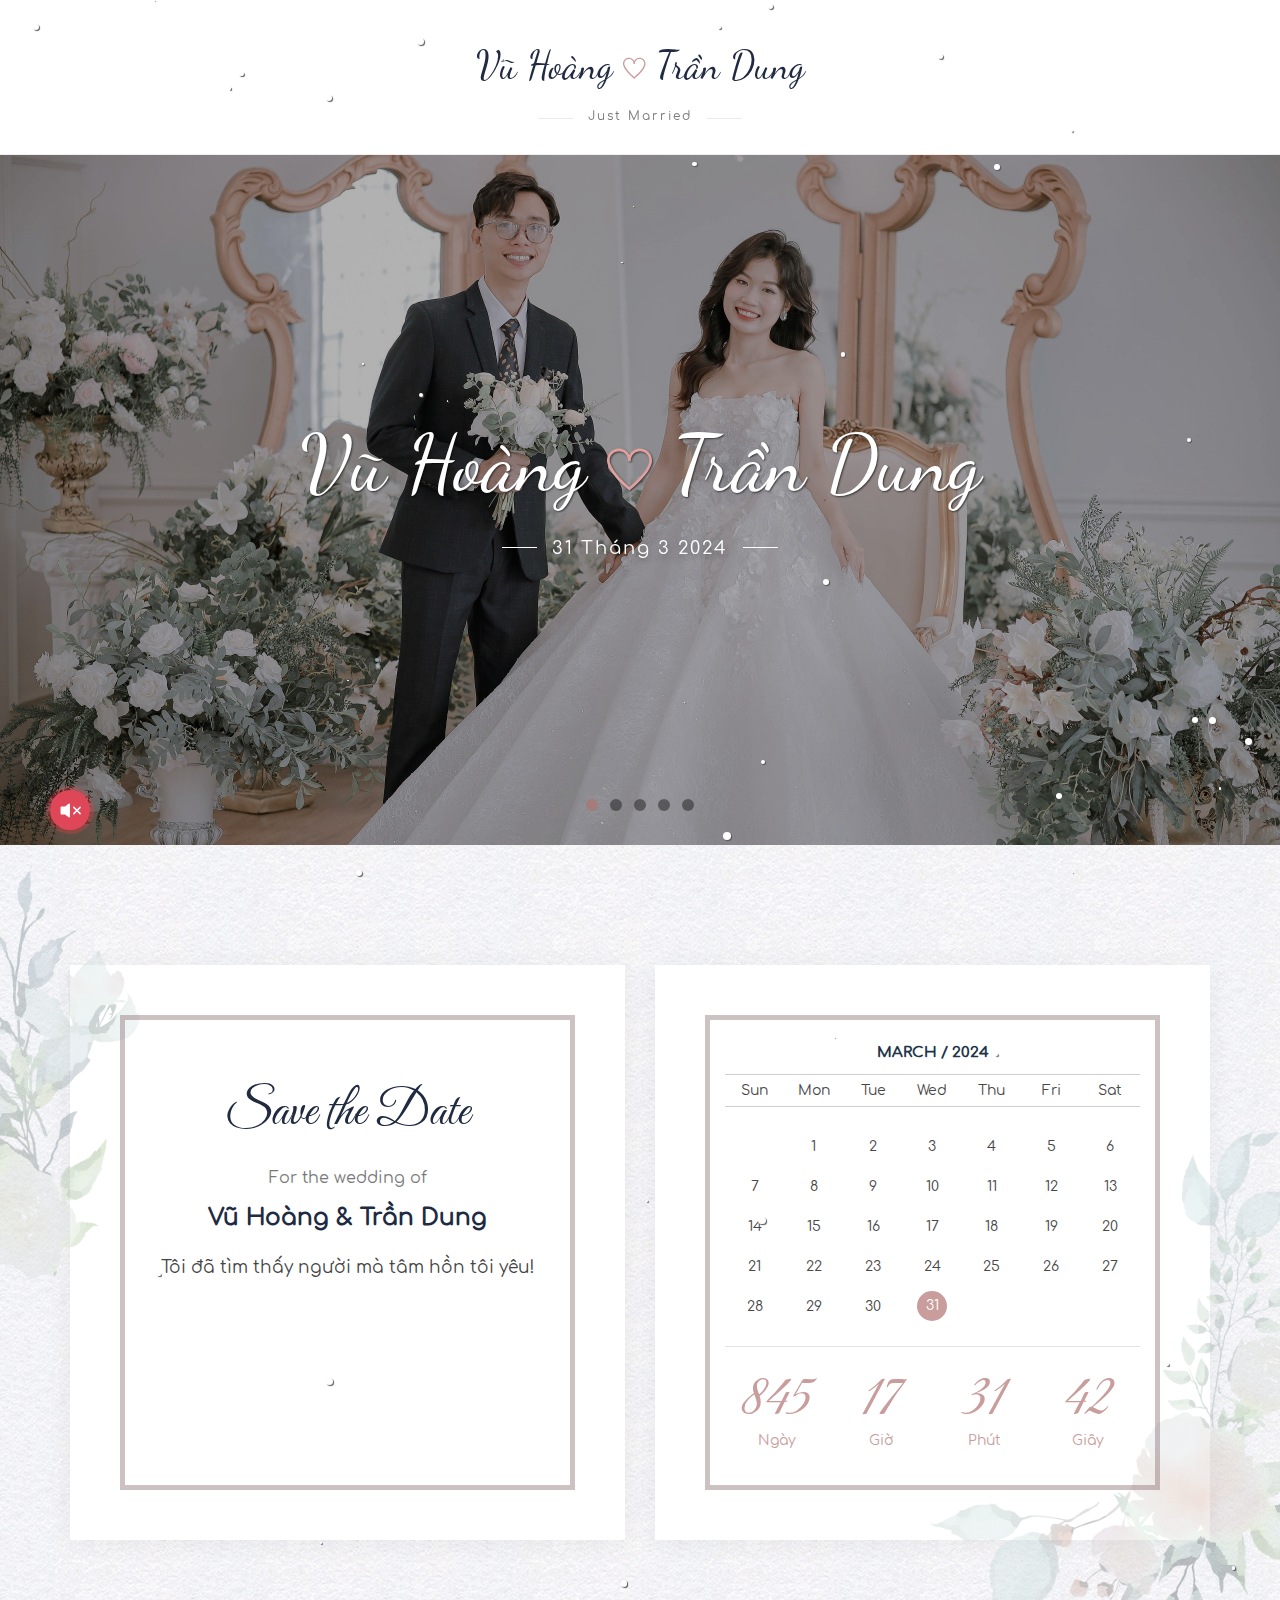
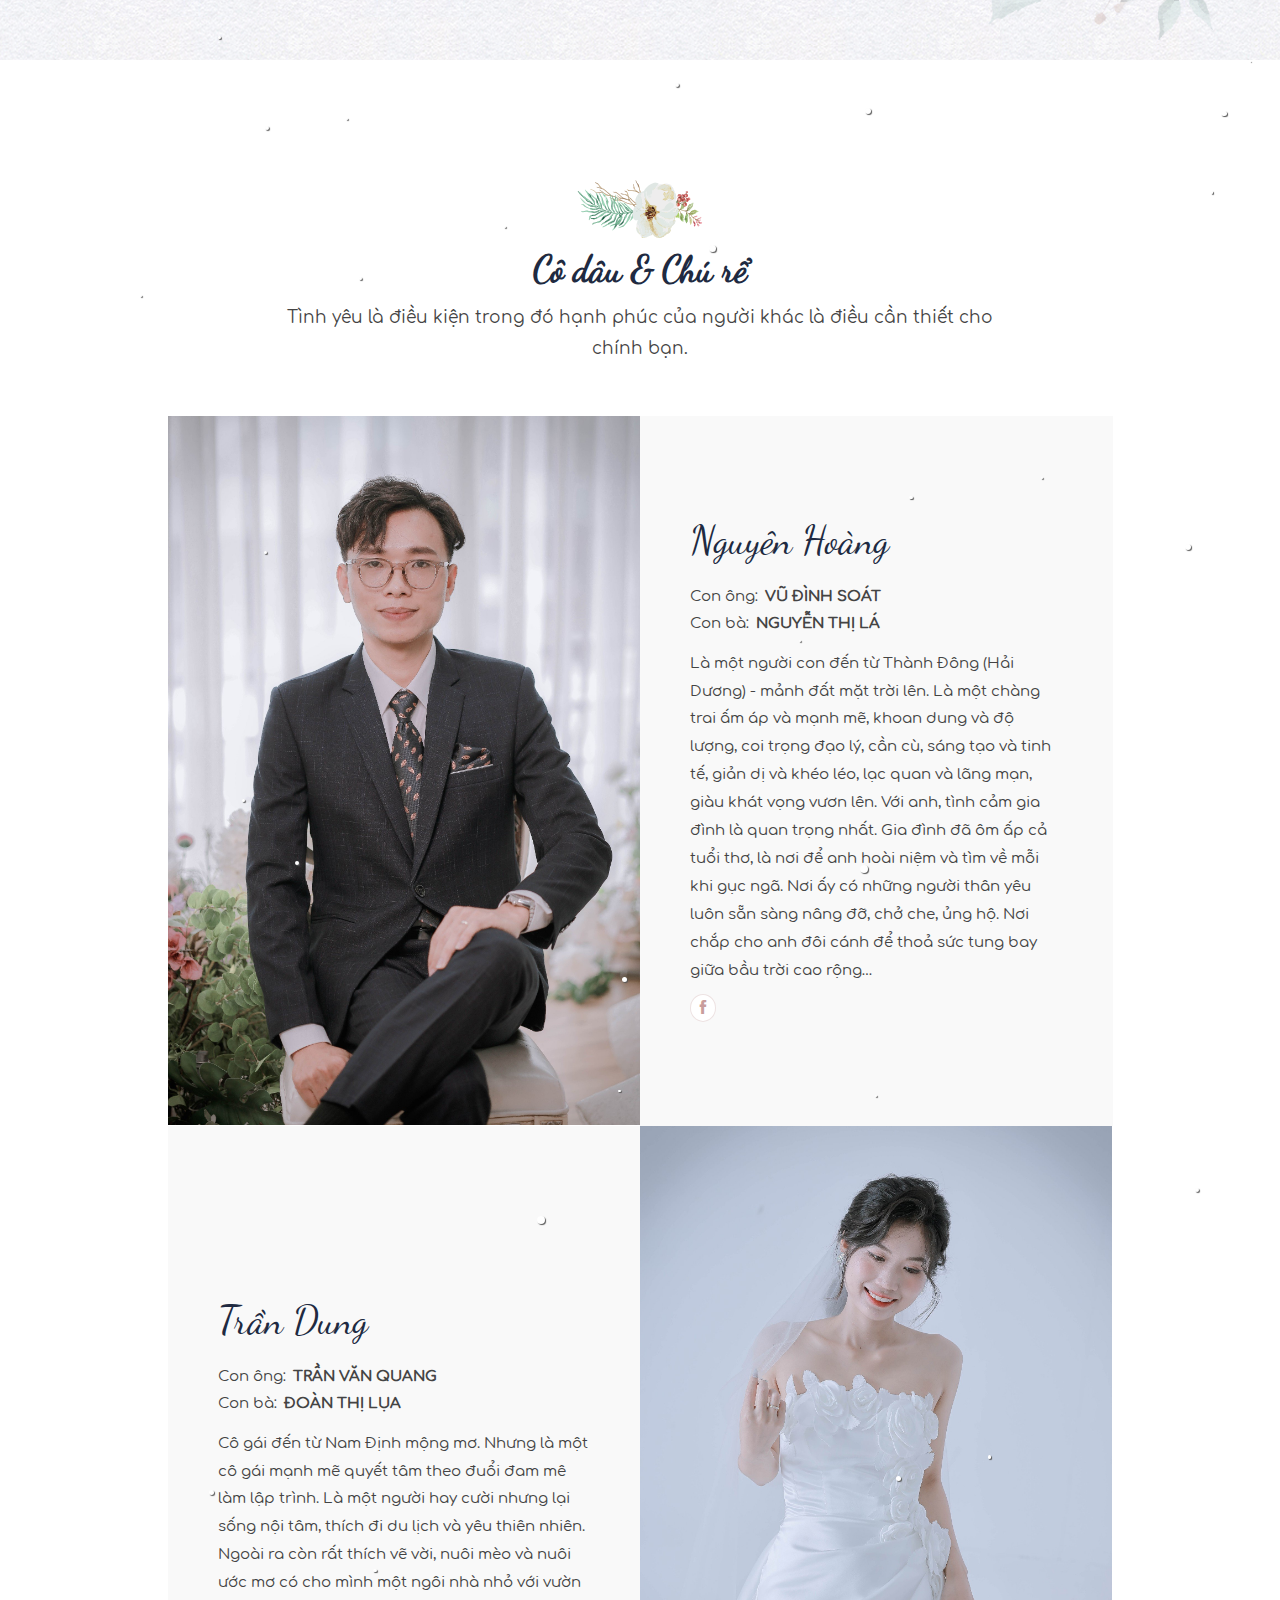
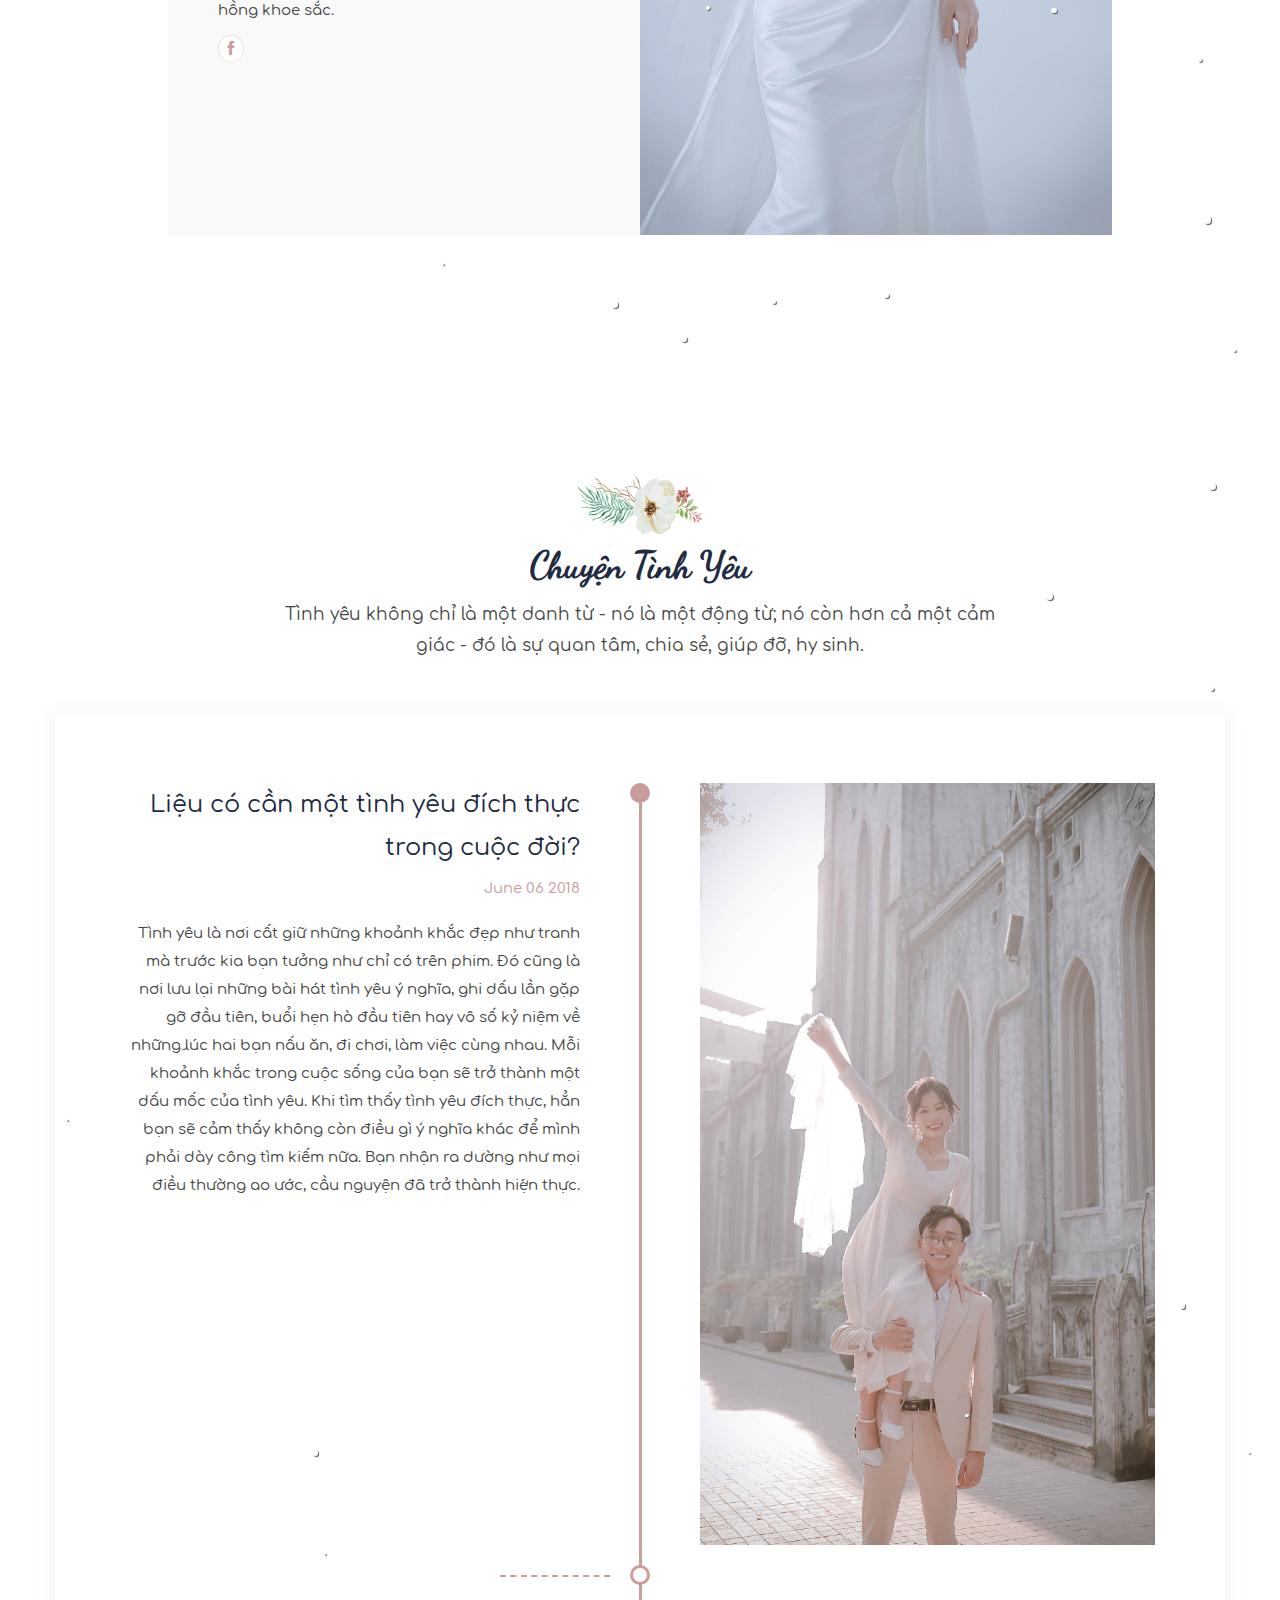
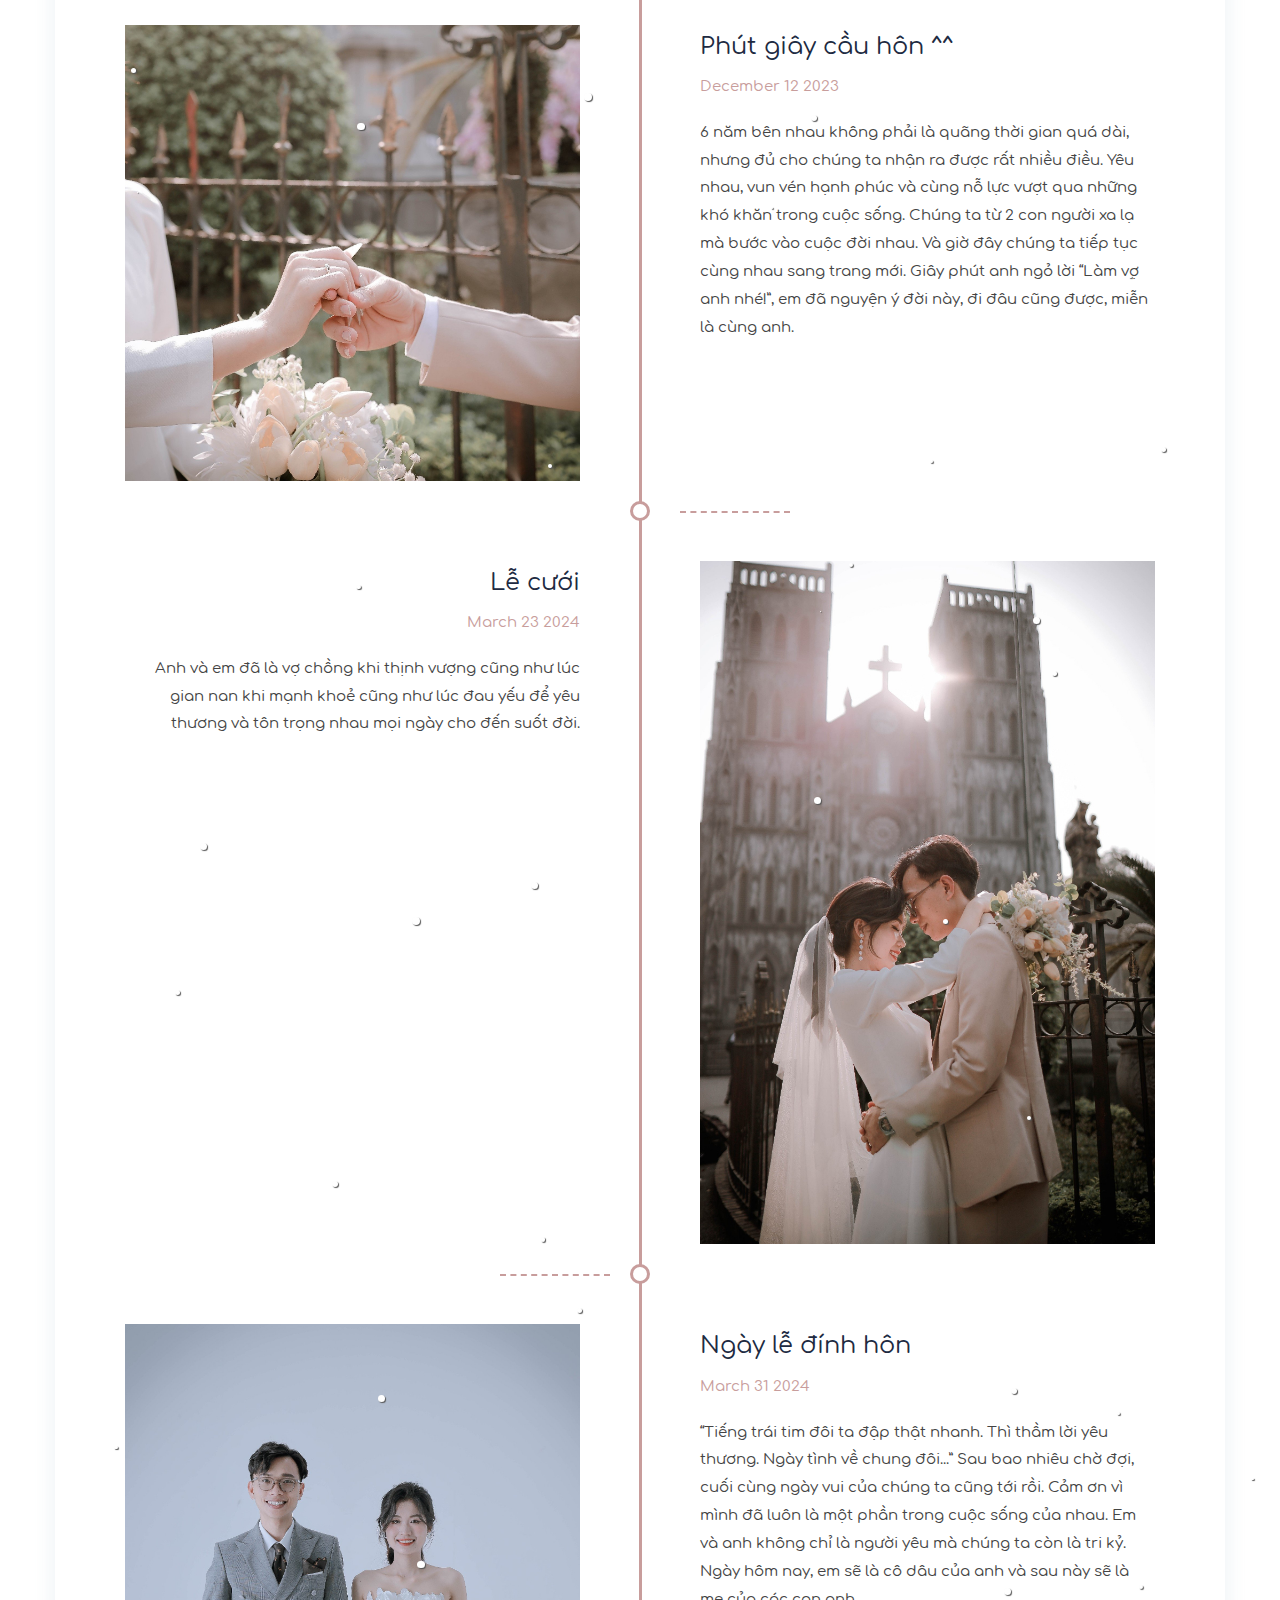
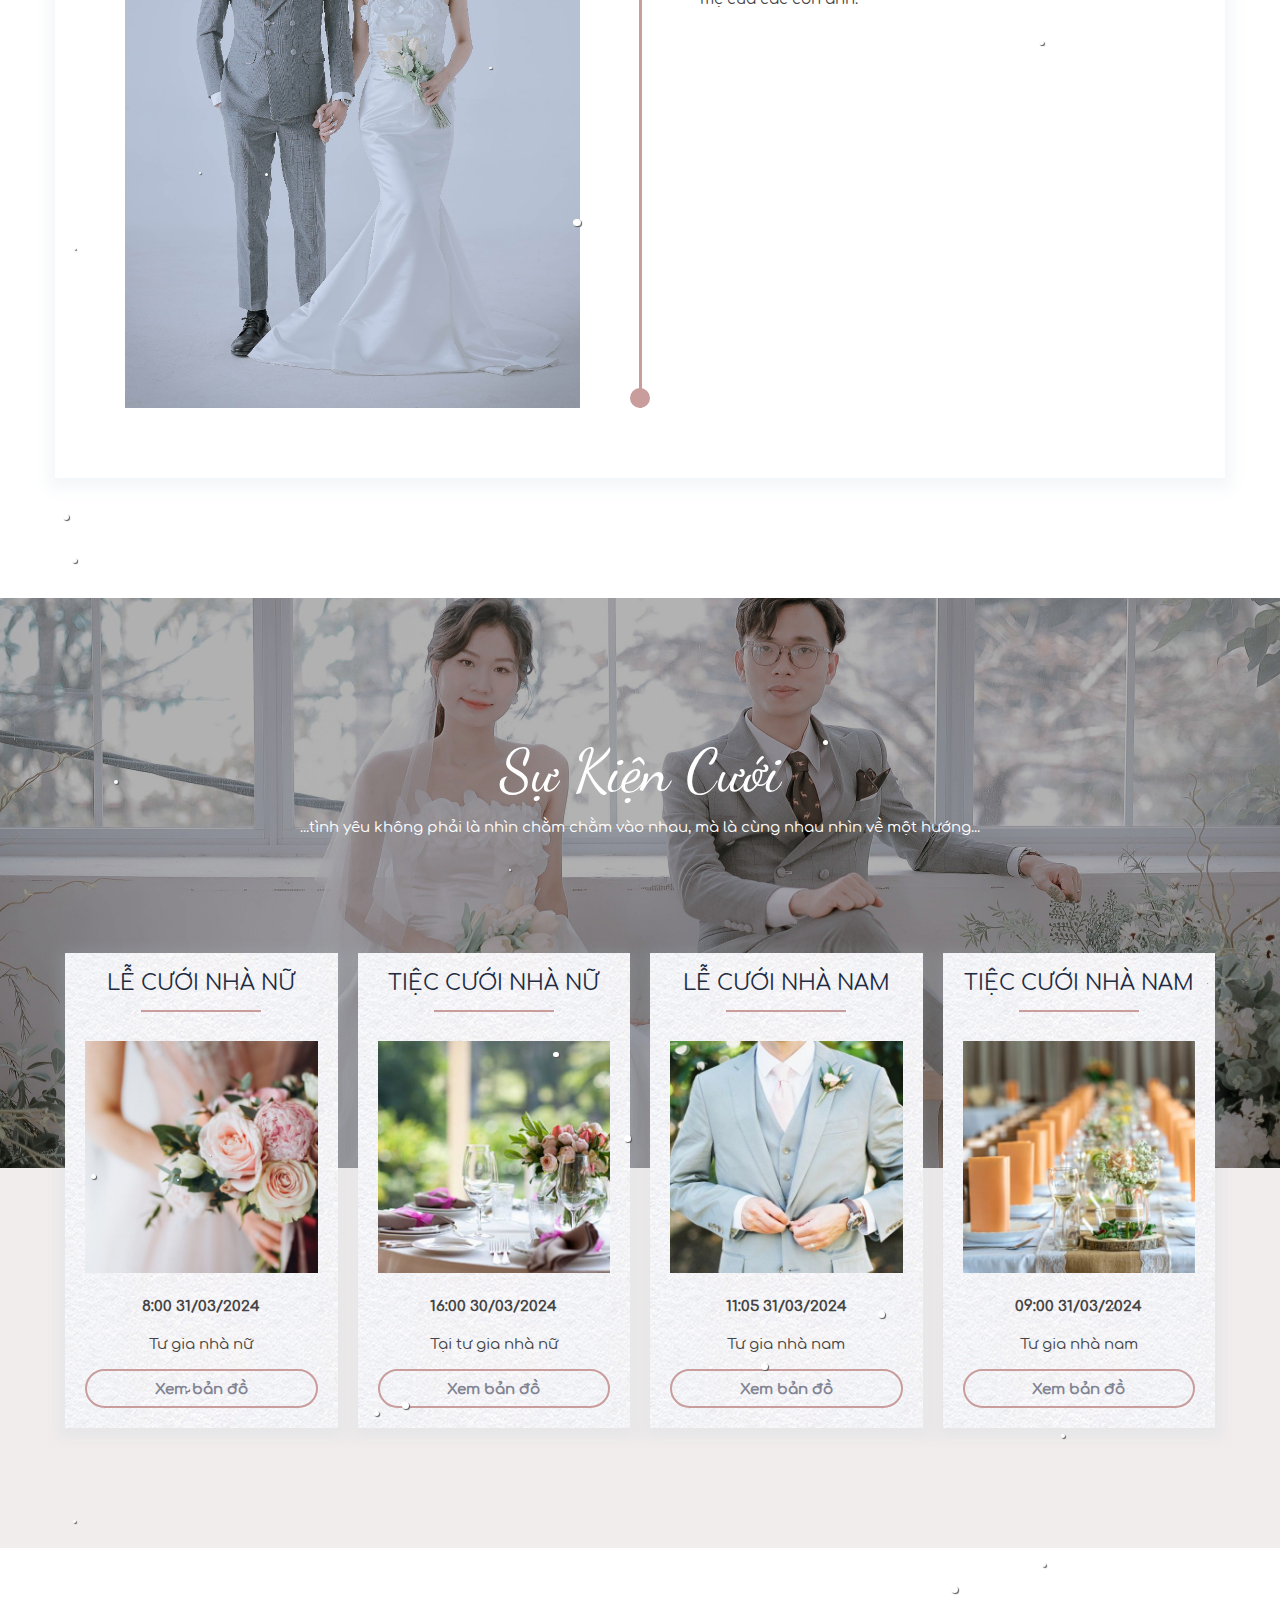
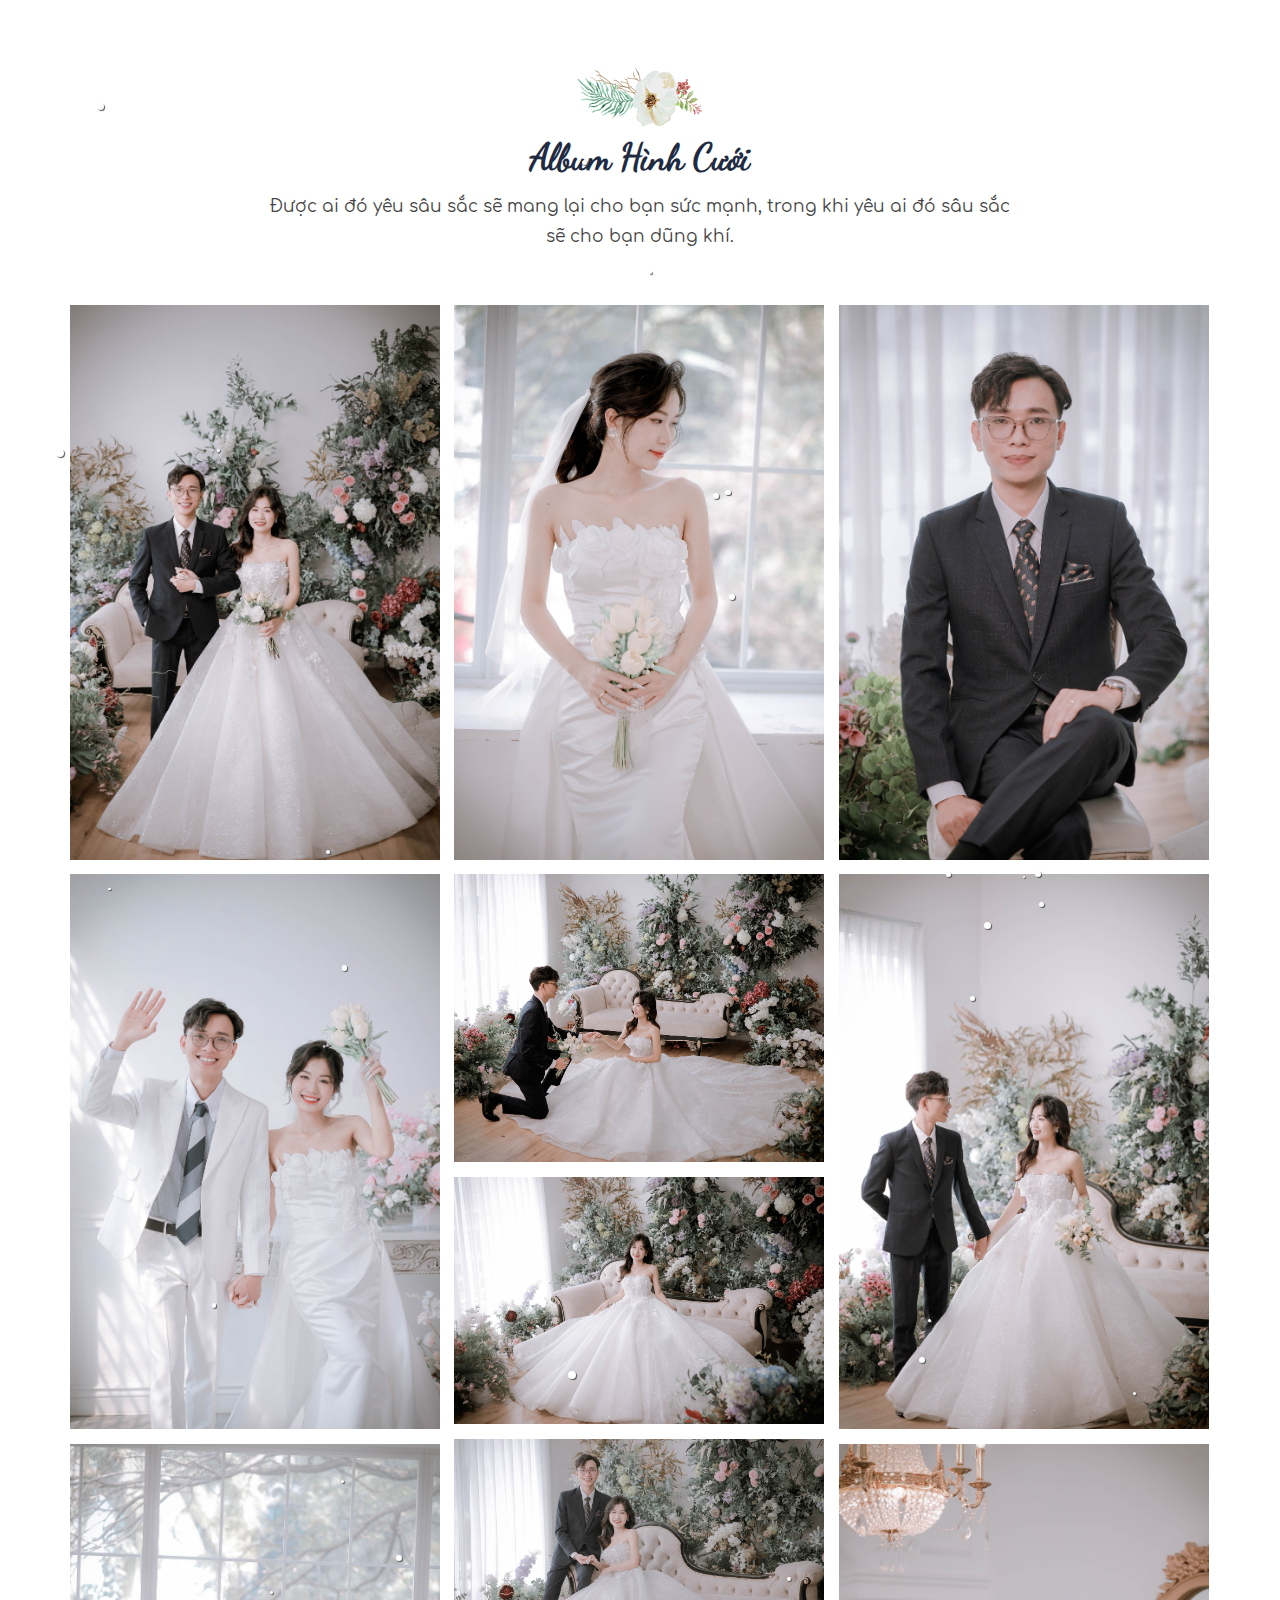
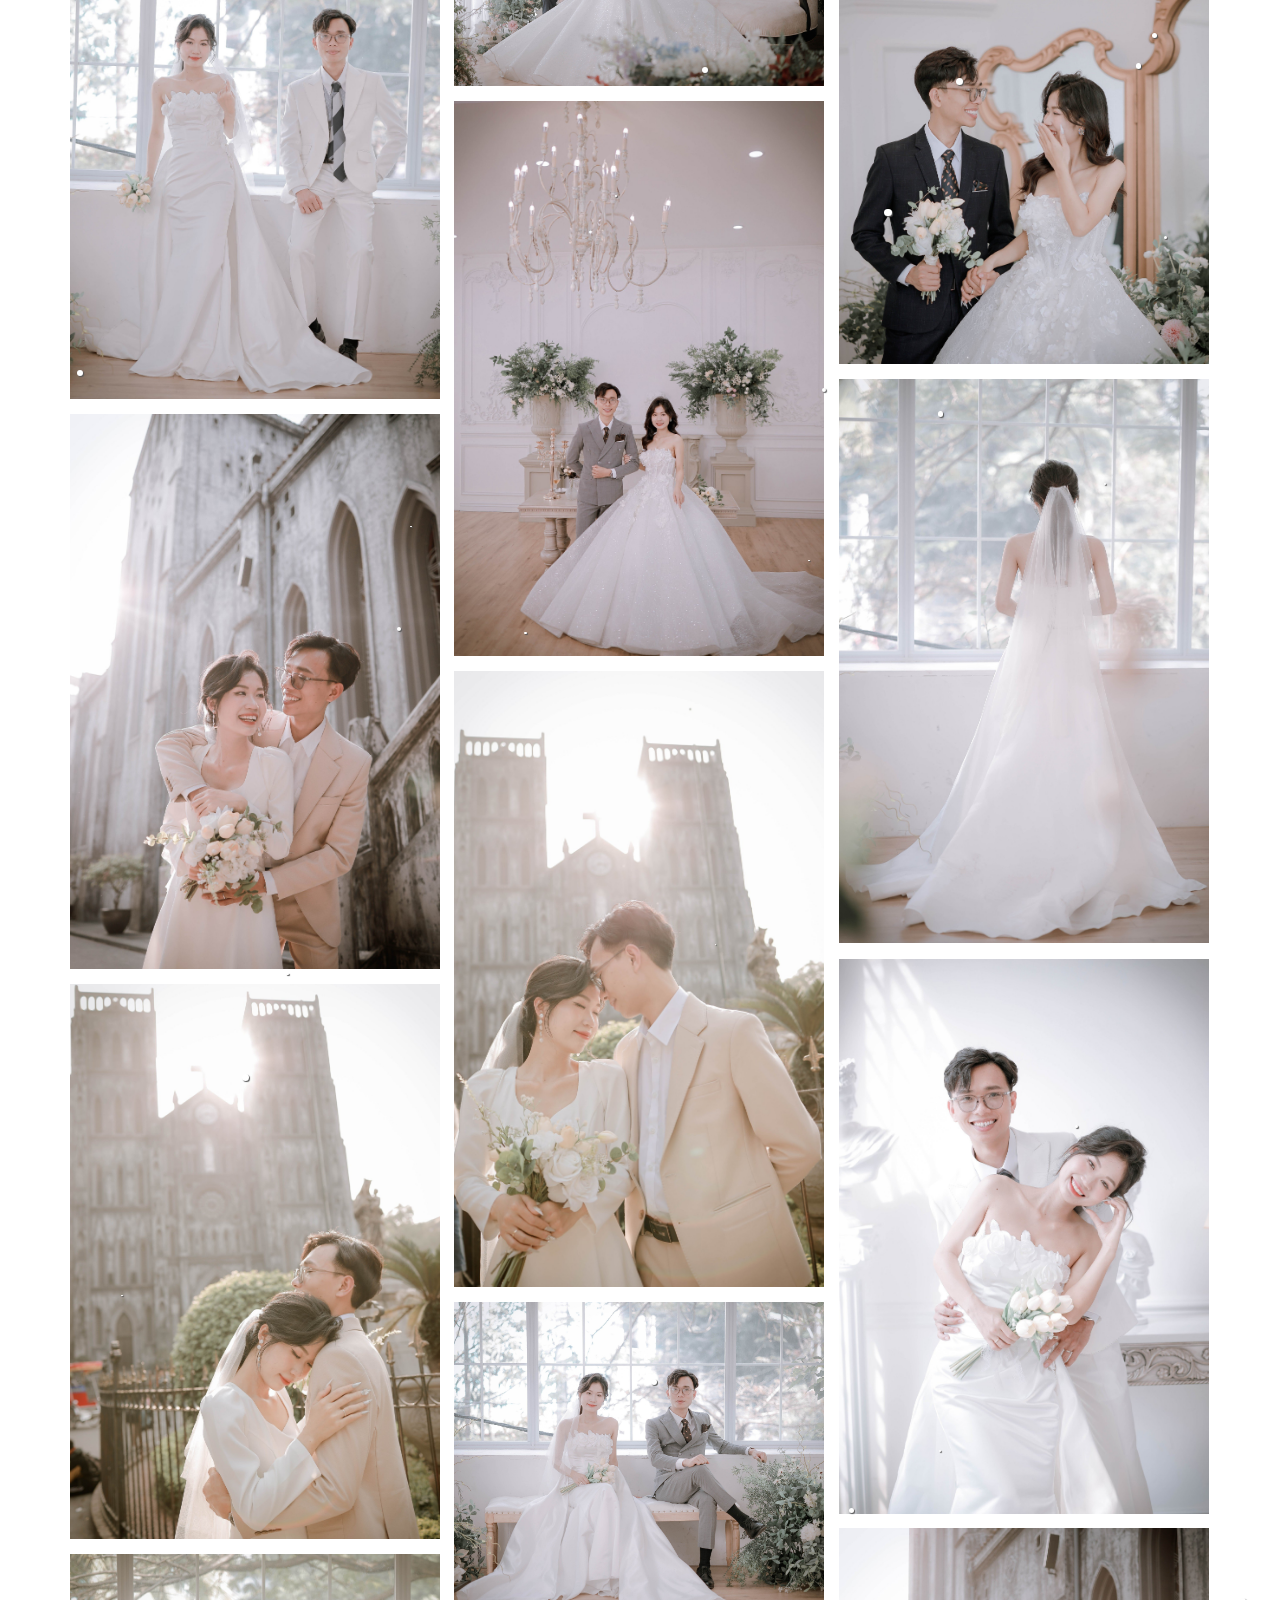
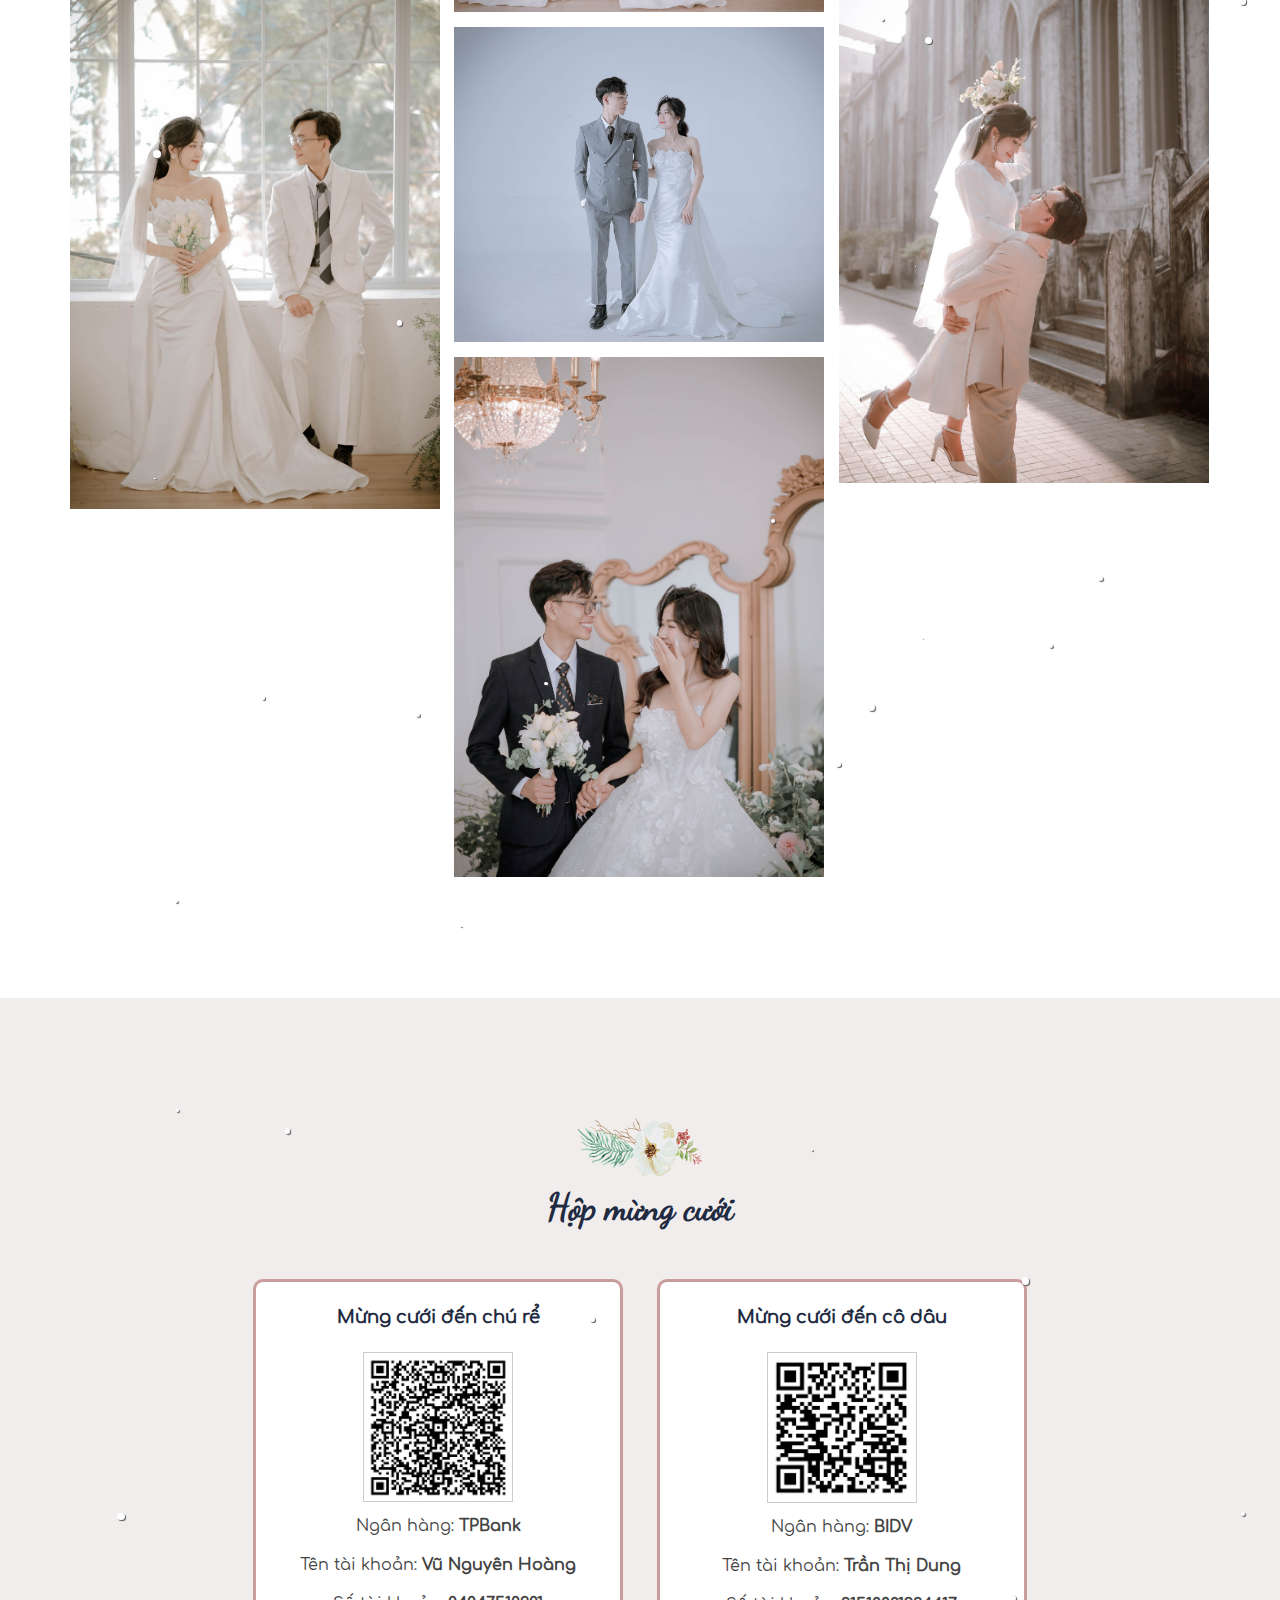
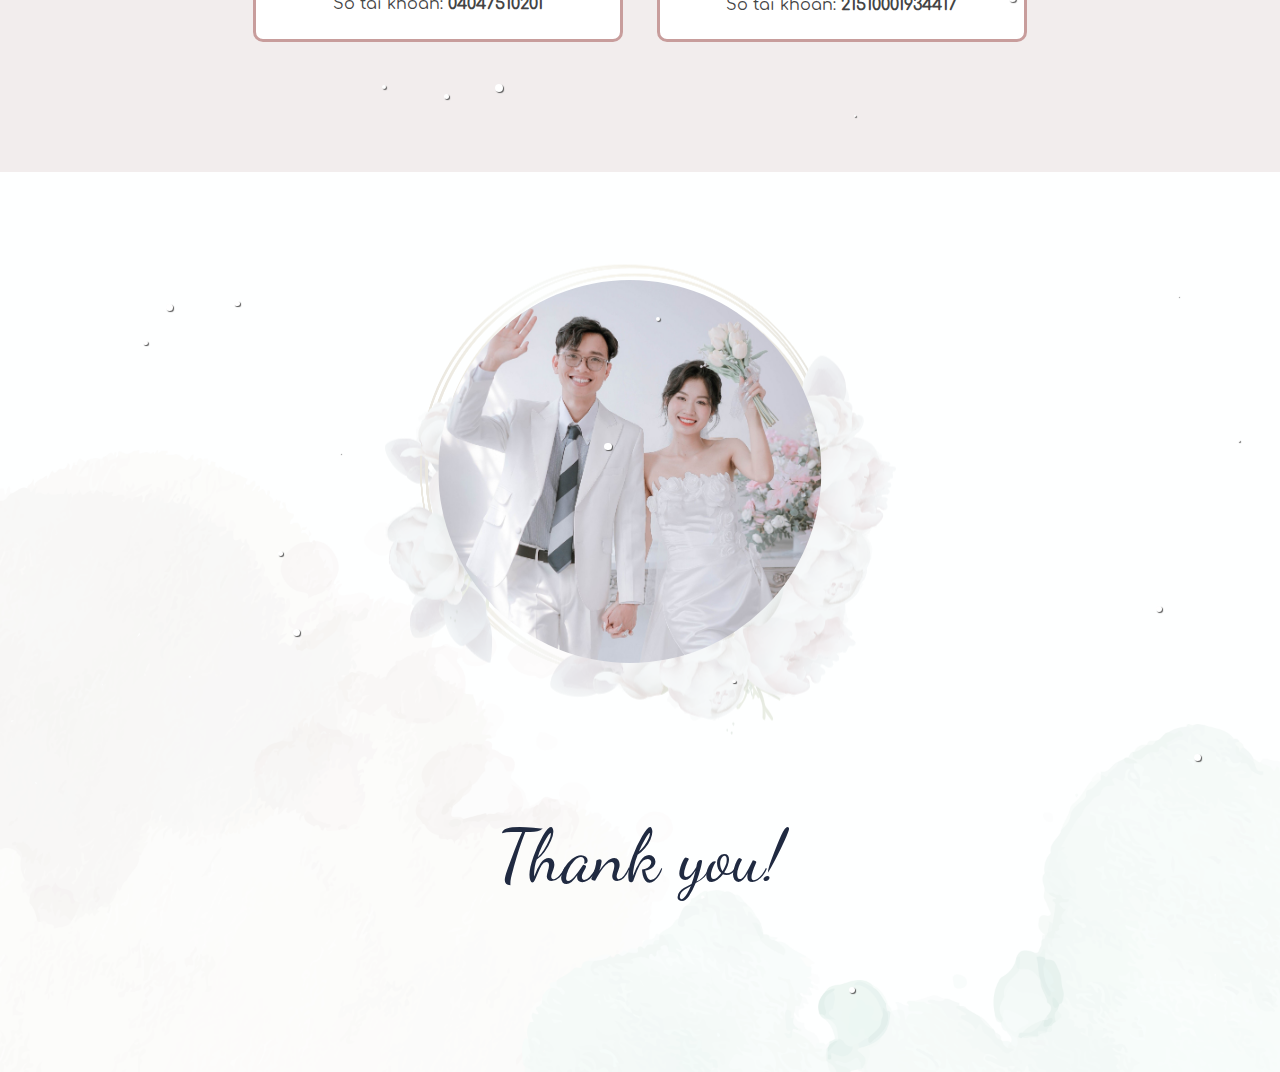
==== commit 6f034f8a: "edit meta" ====
--- a/preview.iwedding.info/index.html
+++ b/preview.iwedding.info/index.html
@@ -18,15 +18,15 @@
     <meta property="og:site_name" content="Nguyên Hoàng &amp; Trần Dung">
     <meta property="og:type" content="website">
     <meta property="og:title" content="Nguyên Hoàng &amp; Trần Dung Wedding site!">
-    <meta property="og:url" content="index.html">
+    <meta property="og:url" content="index1cdc.html">
     <meta property="og:description"
         content="Nguyên Hoàng &amp; Trần Dung - Our wedding date: 2024-03-31 | Điều tuyệt vời nhất mà bạn từng học là yêu và được yêu để đáp lại">
     <meta property="og:image"
-        content="../cdn.biihappy.com/ziiweb/website/61990349db8f76231c132068/88b6d6c5cb36ccd3725c92f0e0b3d89b.jpg">
+        content="../cdn.biihappy.com/ziiweb/images/z5261549412064_cae5a32a93ff581fdfabb287477875d7.jpg">
     <meta property="og:image:url"
-        content="../cdn.biihappy.com/ziiweb/website/61990349db8f76231c132068/88b6d6c5cb36ccd3725c92f0e0b3d89b.jpg">
+        content="../cdn.biihappy.com/ziiweb/images/z5261549412064_cae5a32a93ff581fdfabb287477875d7.jpg">
     <meta property="og:image:secure_url"
-        content="../cdn.biihappy.com/ziiweb/website/61990349db8f76231c132068/88b6d6c5cb36ccd3725c92f0e0b3d89b.jpg">
+        content="../cdn.biihappy.com/ziiweb/images/z5261549412064_cae5a32a93ff581fdfabb287477875d7.jpg">
     <link rel="shortcut icon" type="image/x-icon" href="https://iwedding.info/favicon.ico">
     <link href="templates/template15/css/libsa6e0.css?v=20240301" rel="stylesheet">
     <link href="common/calendara6e0.css?v=20240301" rel="stylesheet">
@@ -60,7 +60,7 @@
                     <div class="row">
                         <div class="col col-xs-12">
                             <div class="site-logo">
-                                <a href="index.html">
+                                <a href="index1cdc.html">
                                     <h1>Vũ Hoàng <i class="ti-heart"></i> Trần Dung</h1>
                                     <span>Just Married</span>
                                 </a>
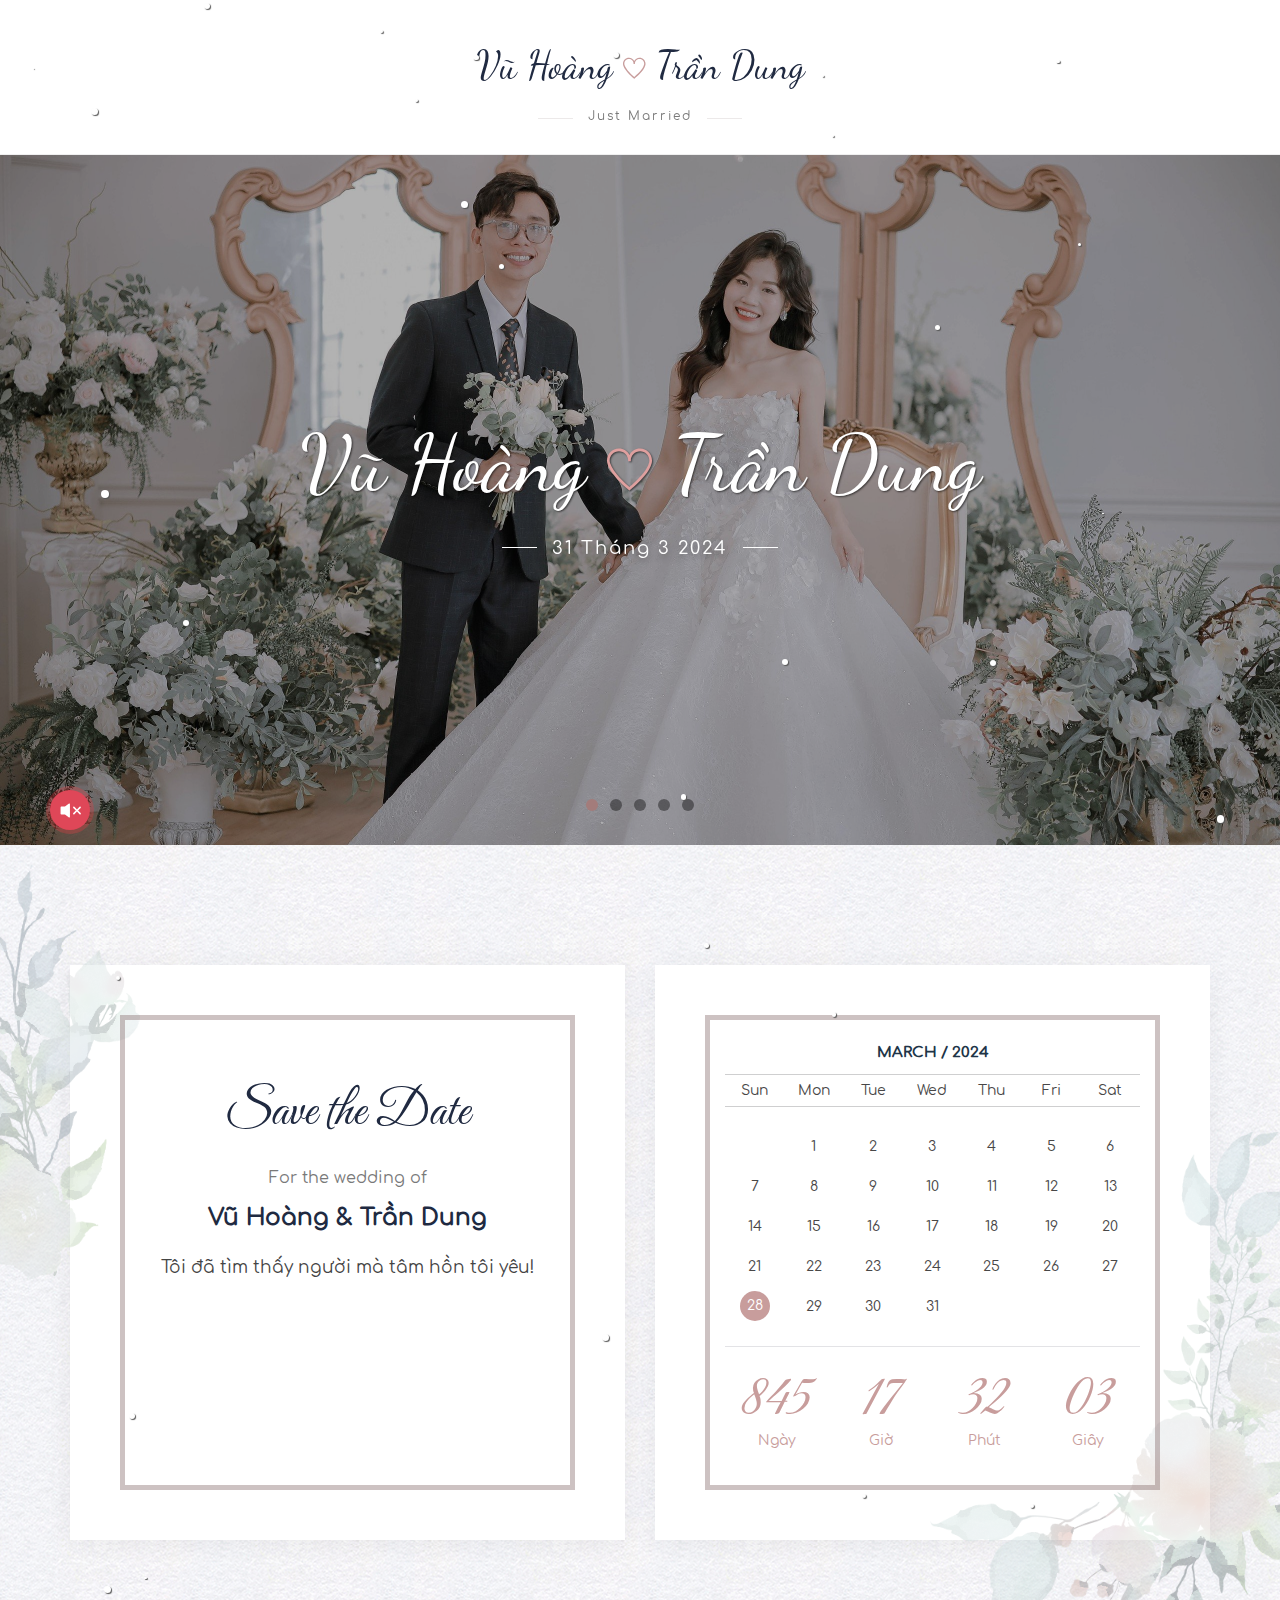
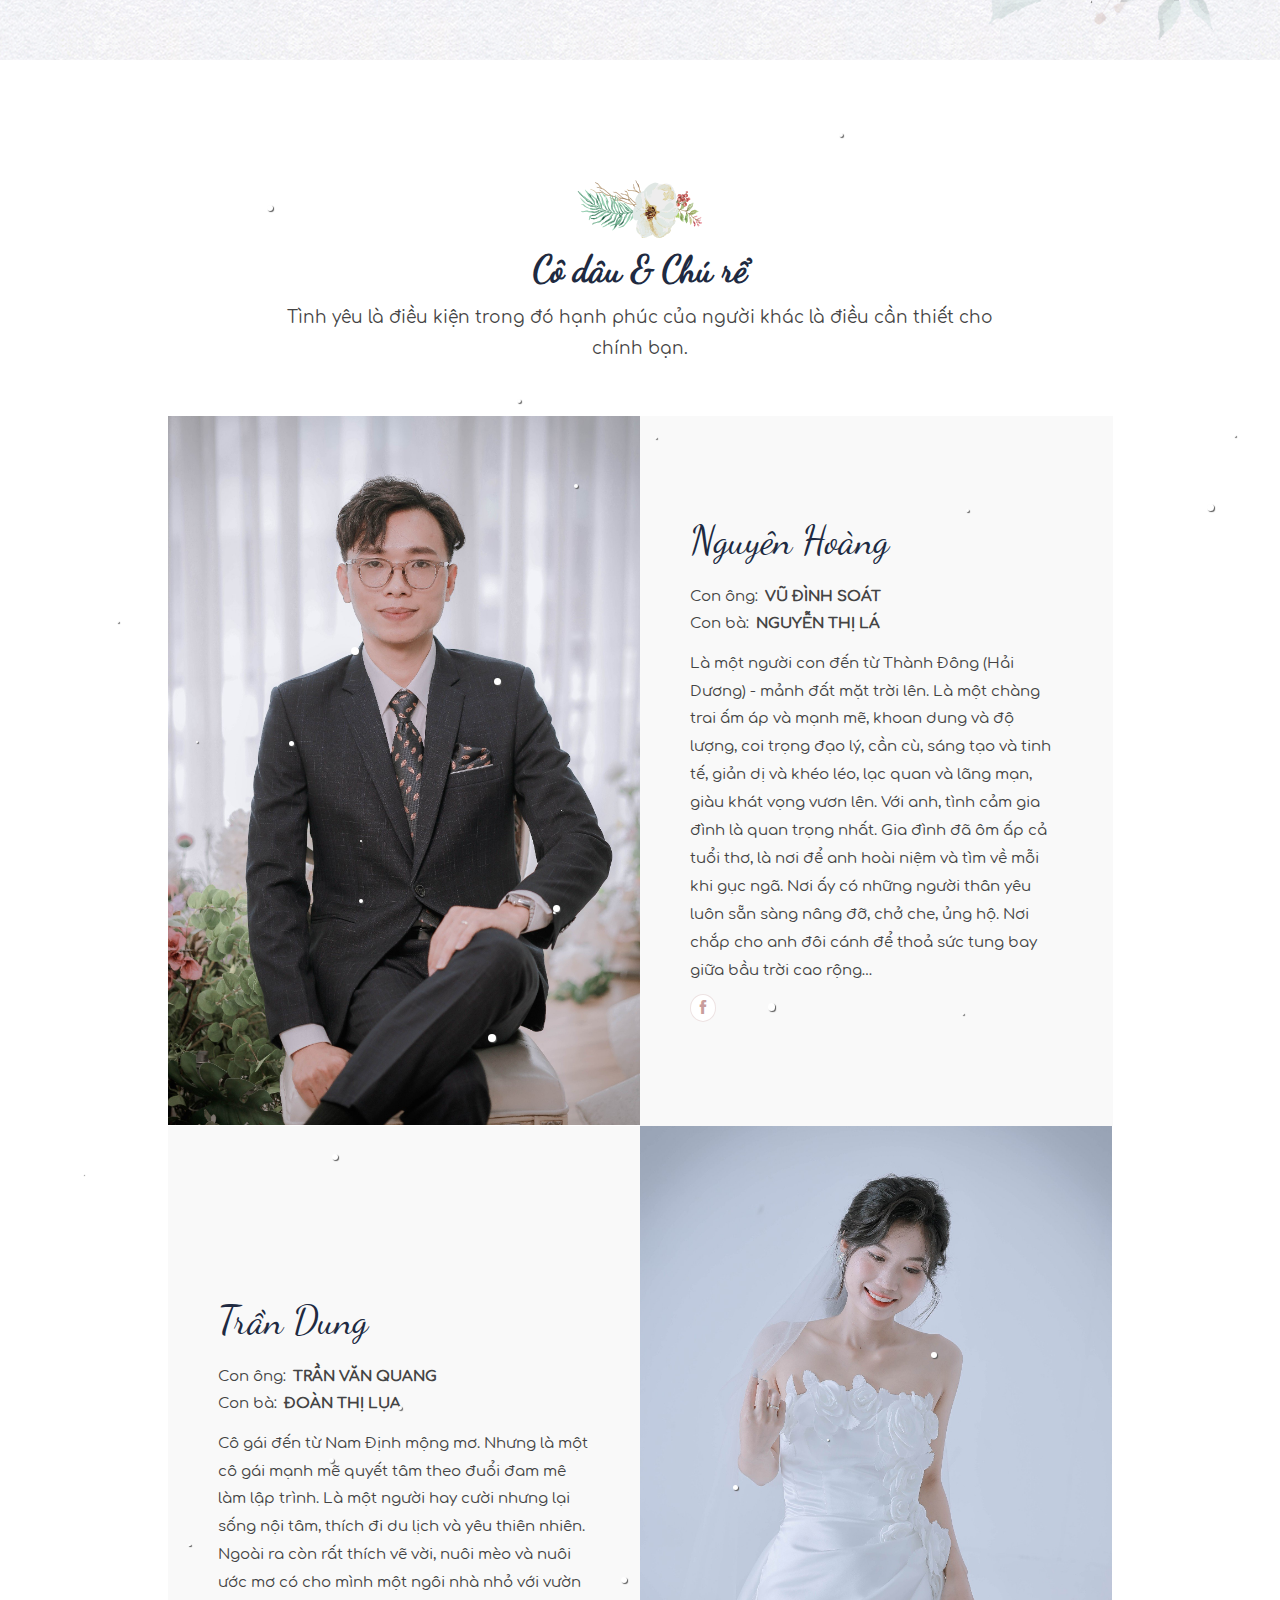
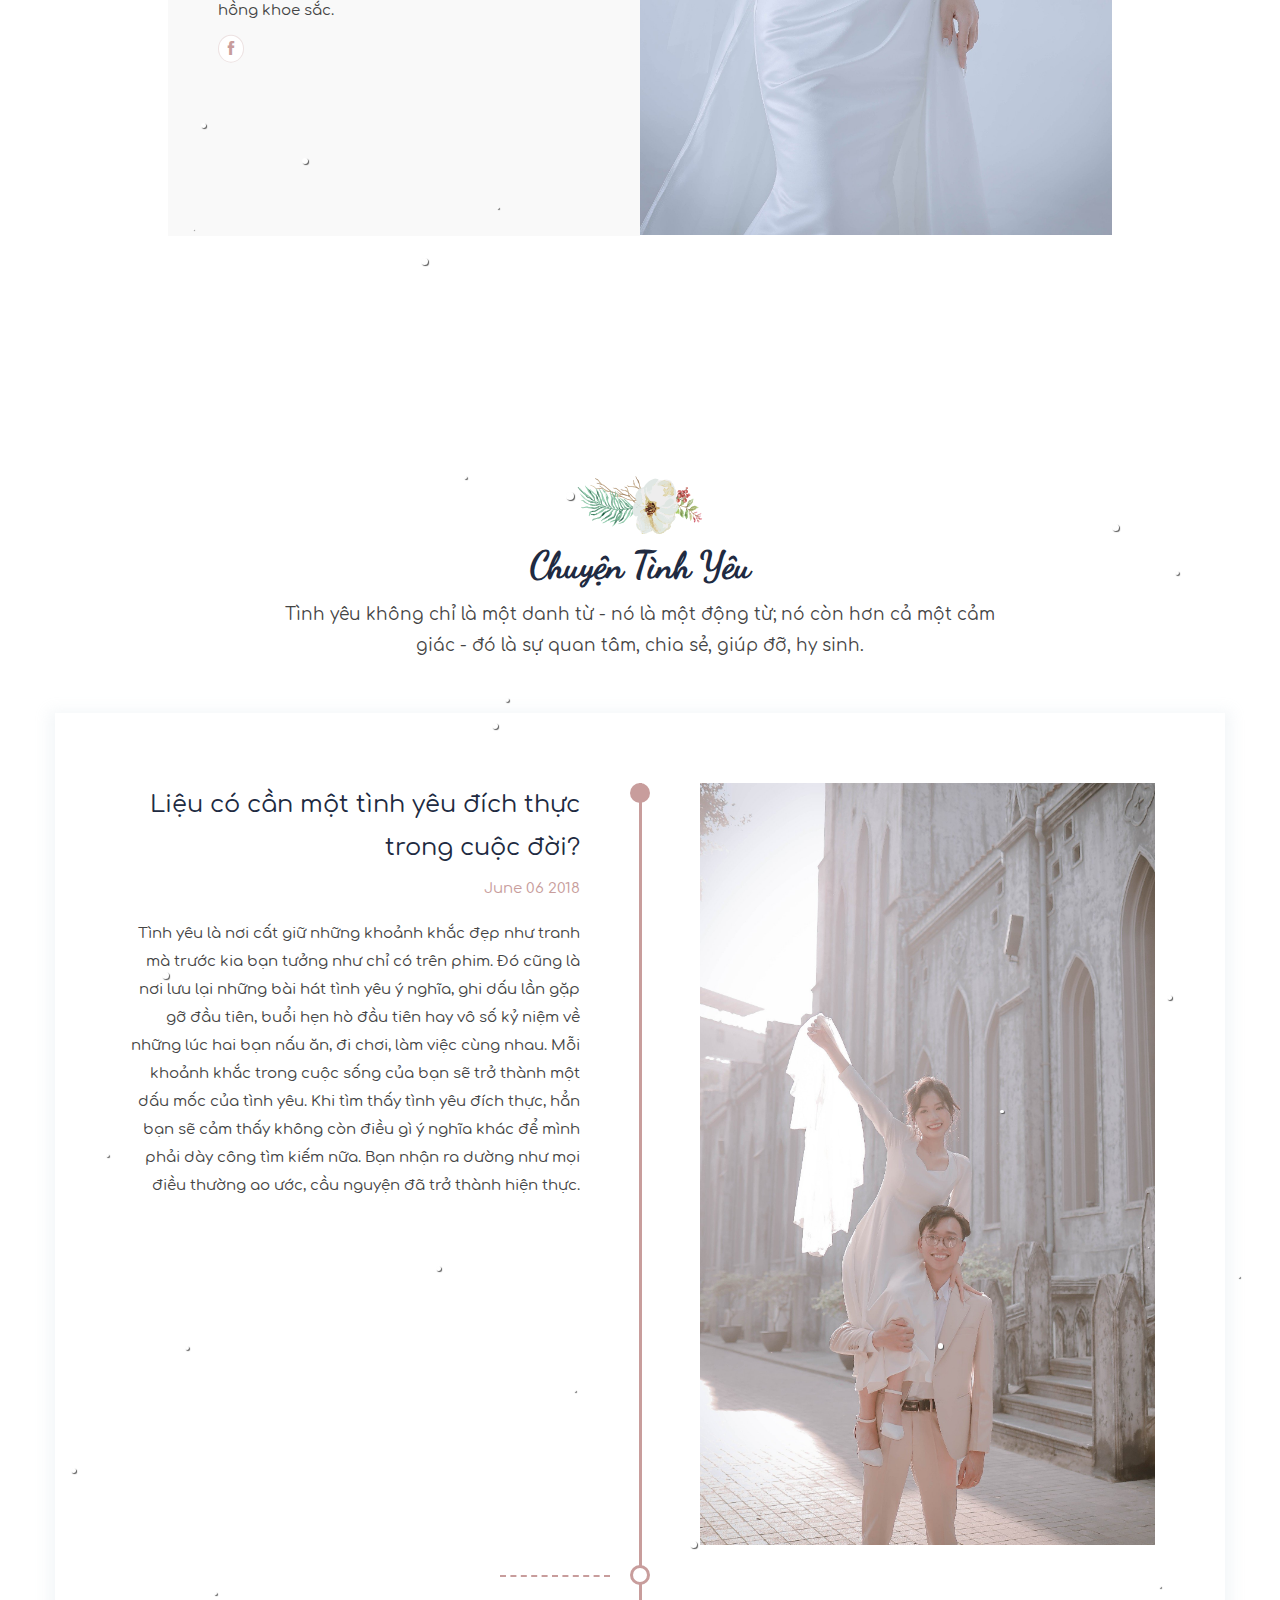
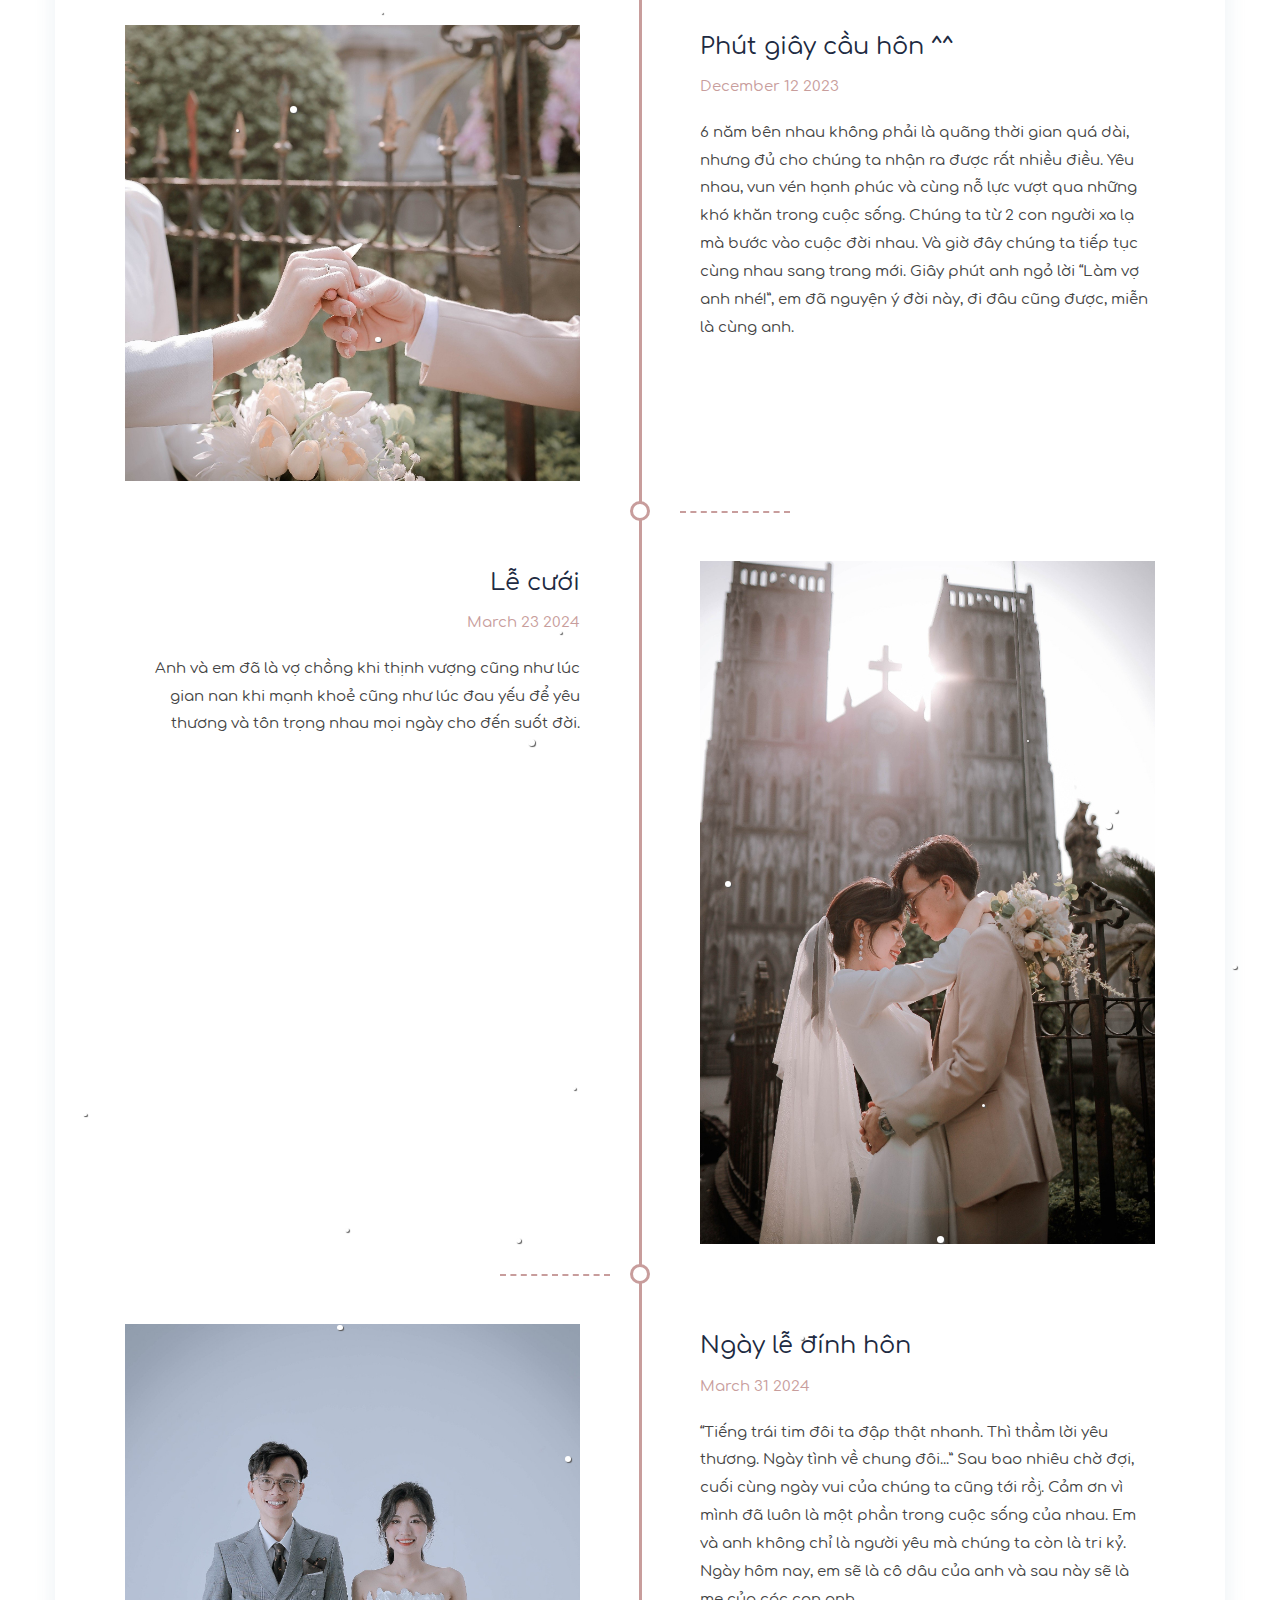
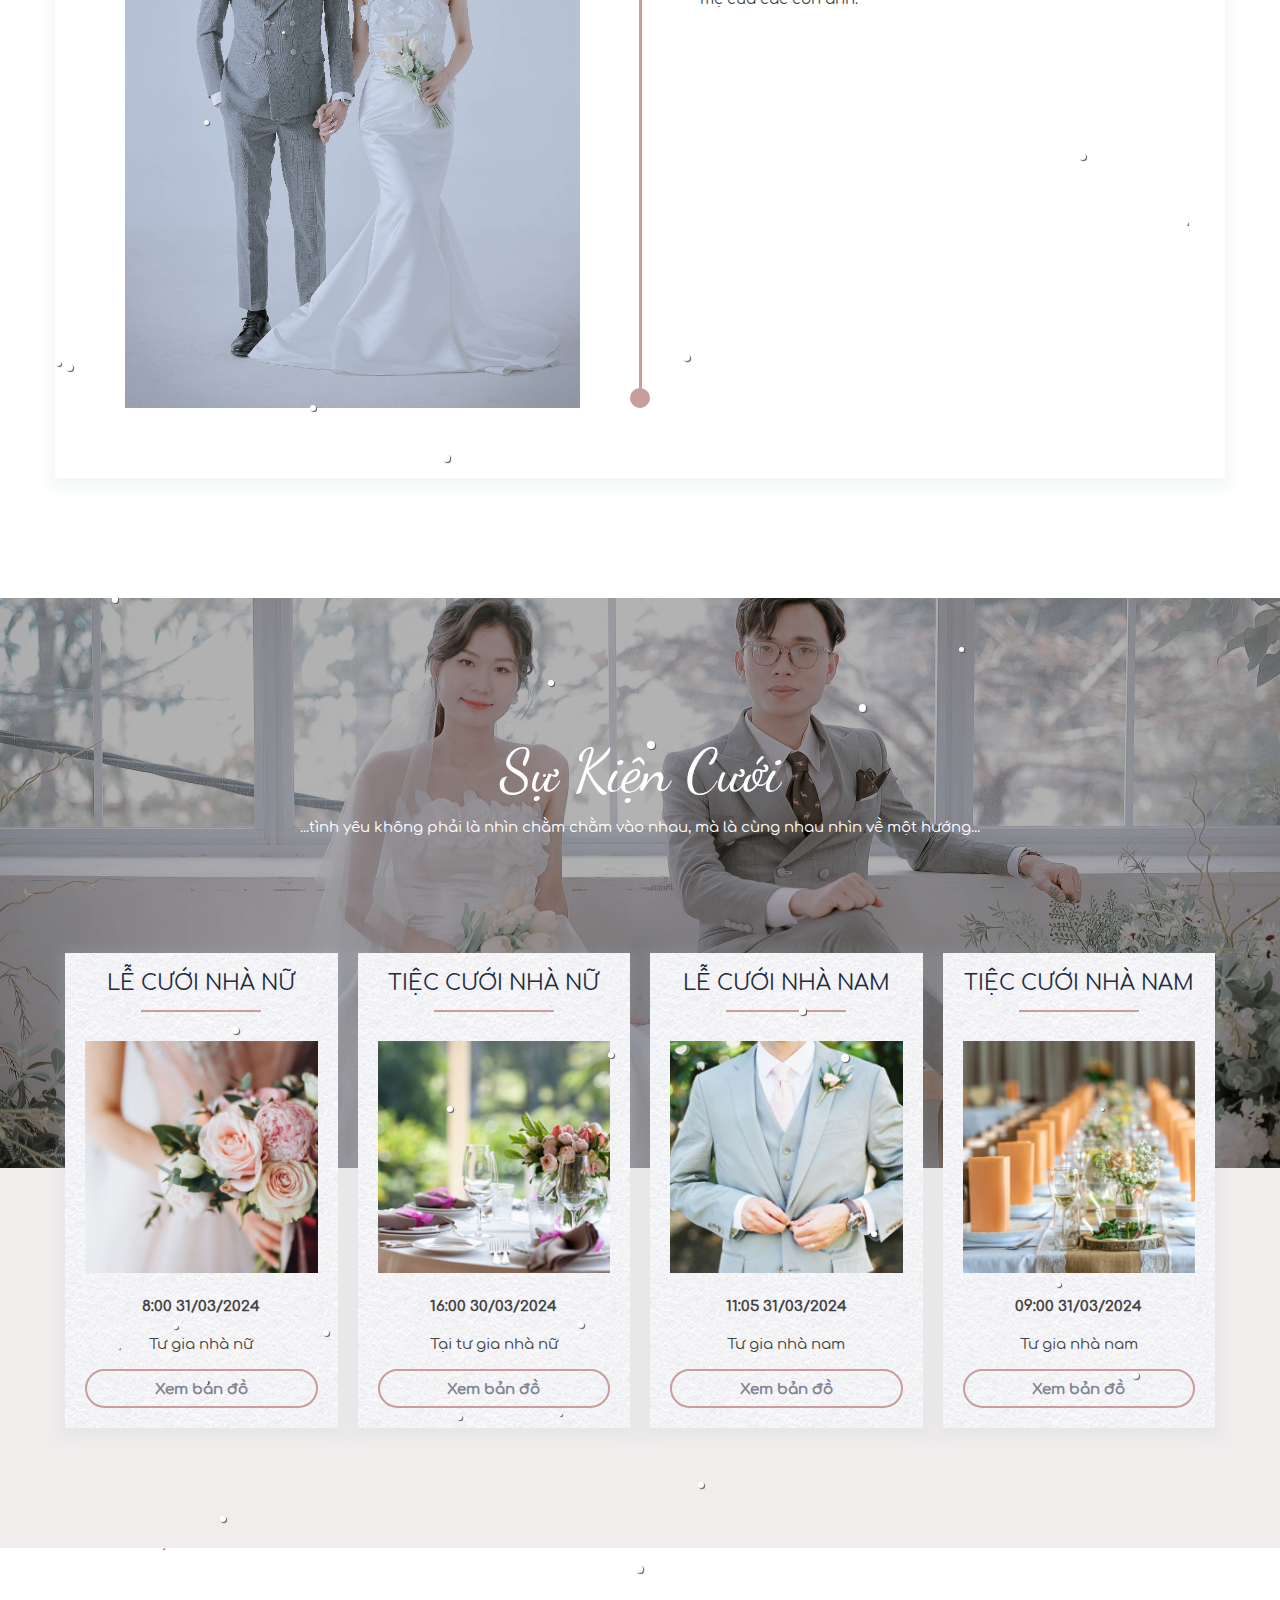
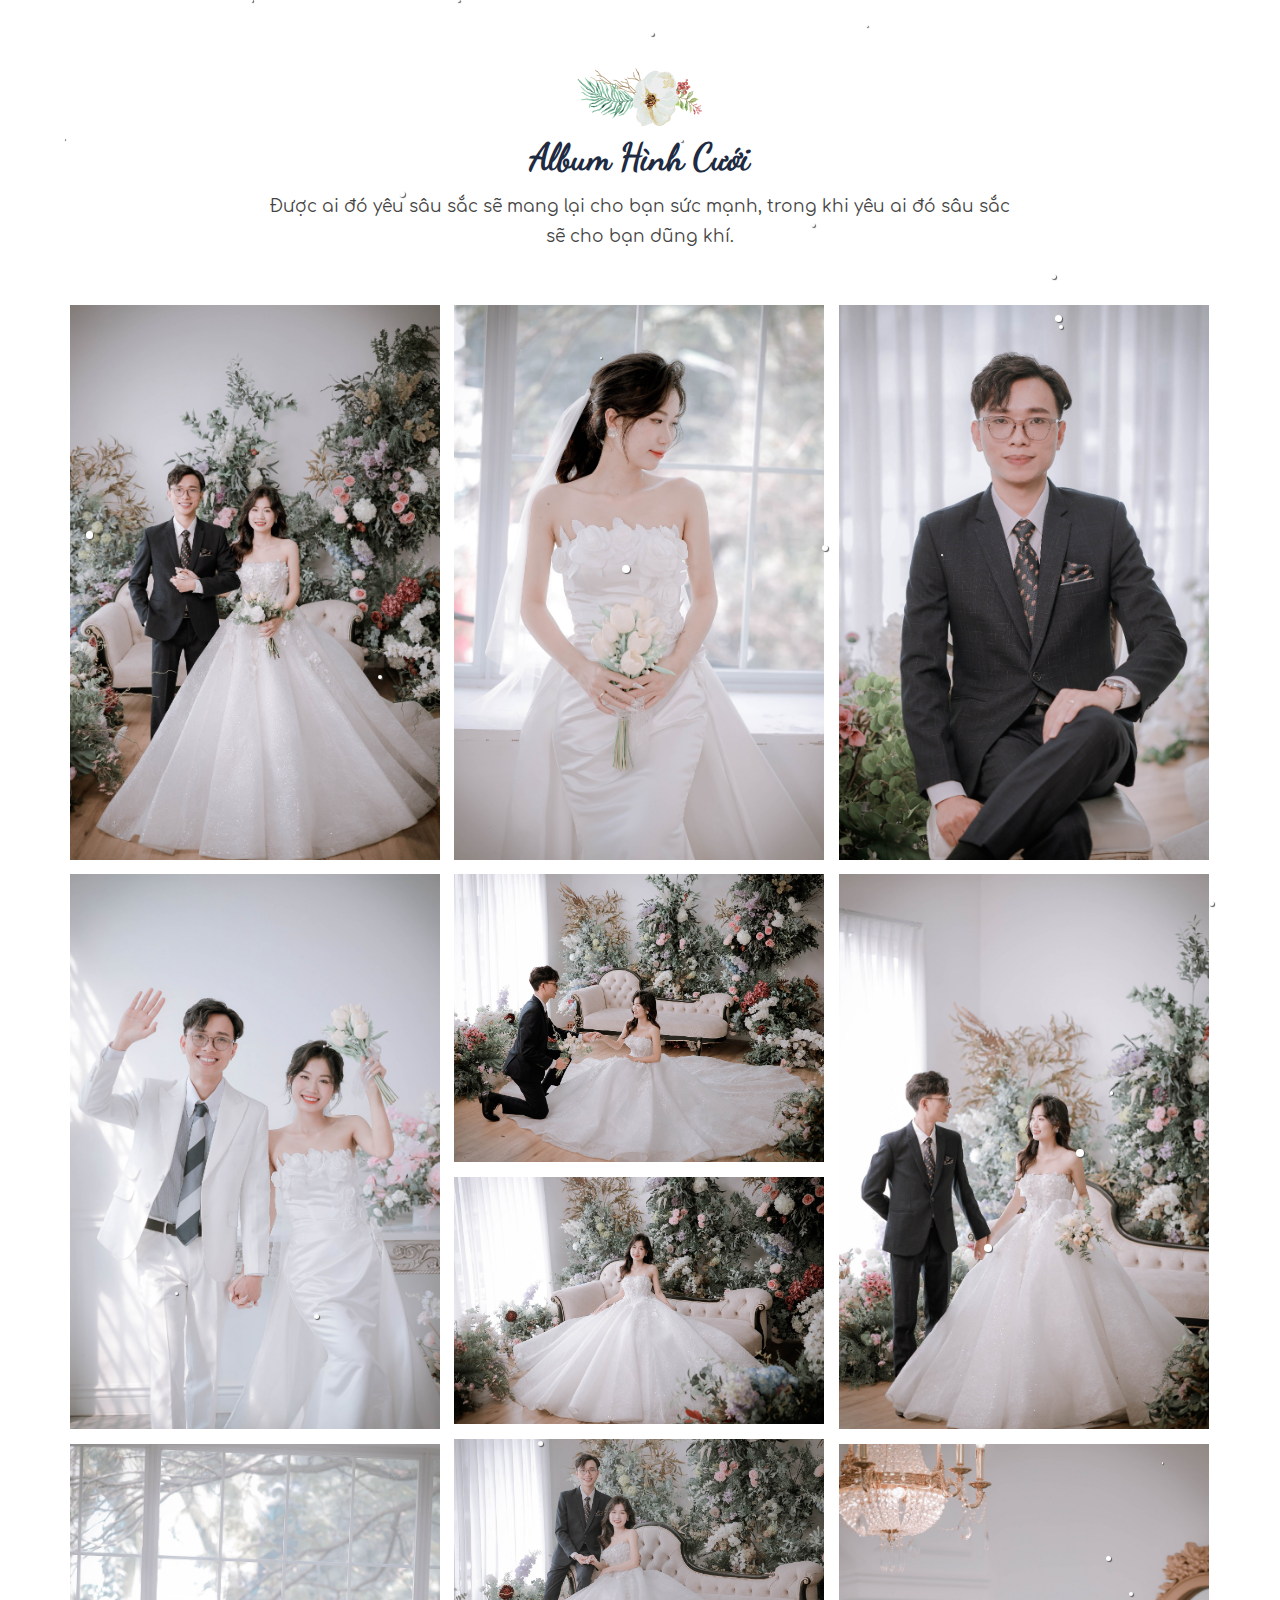
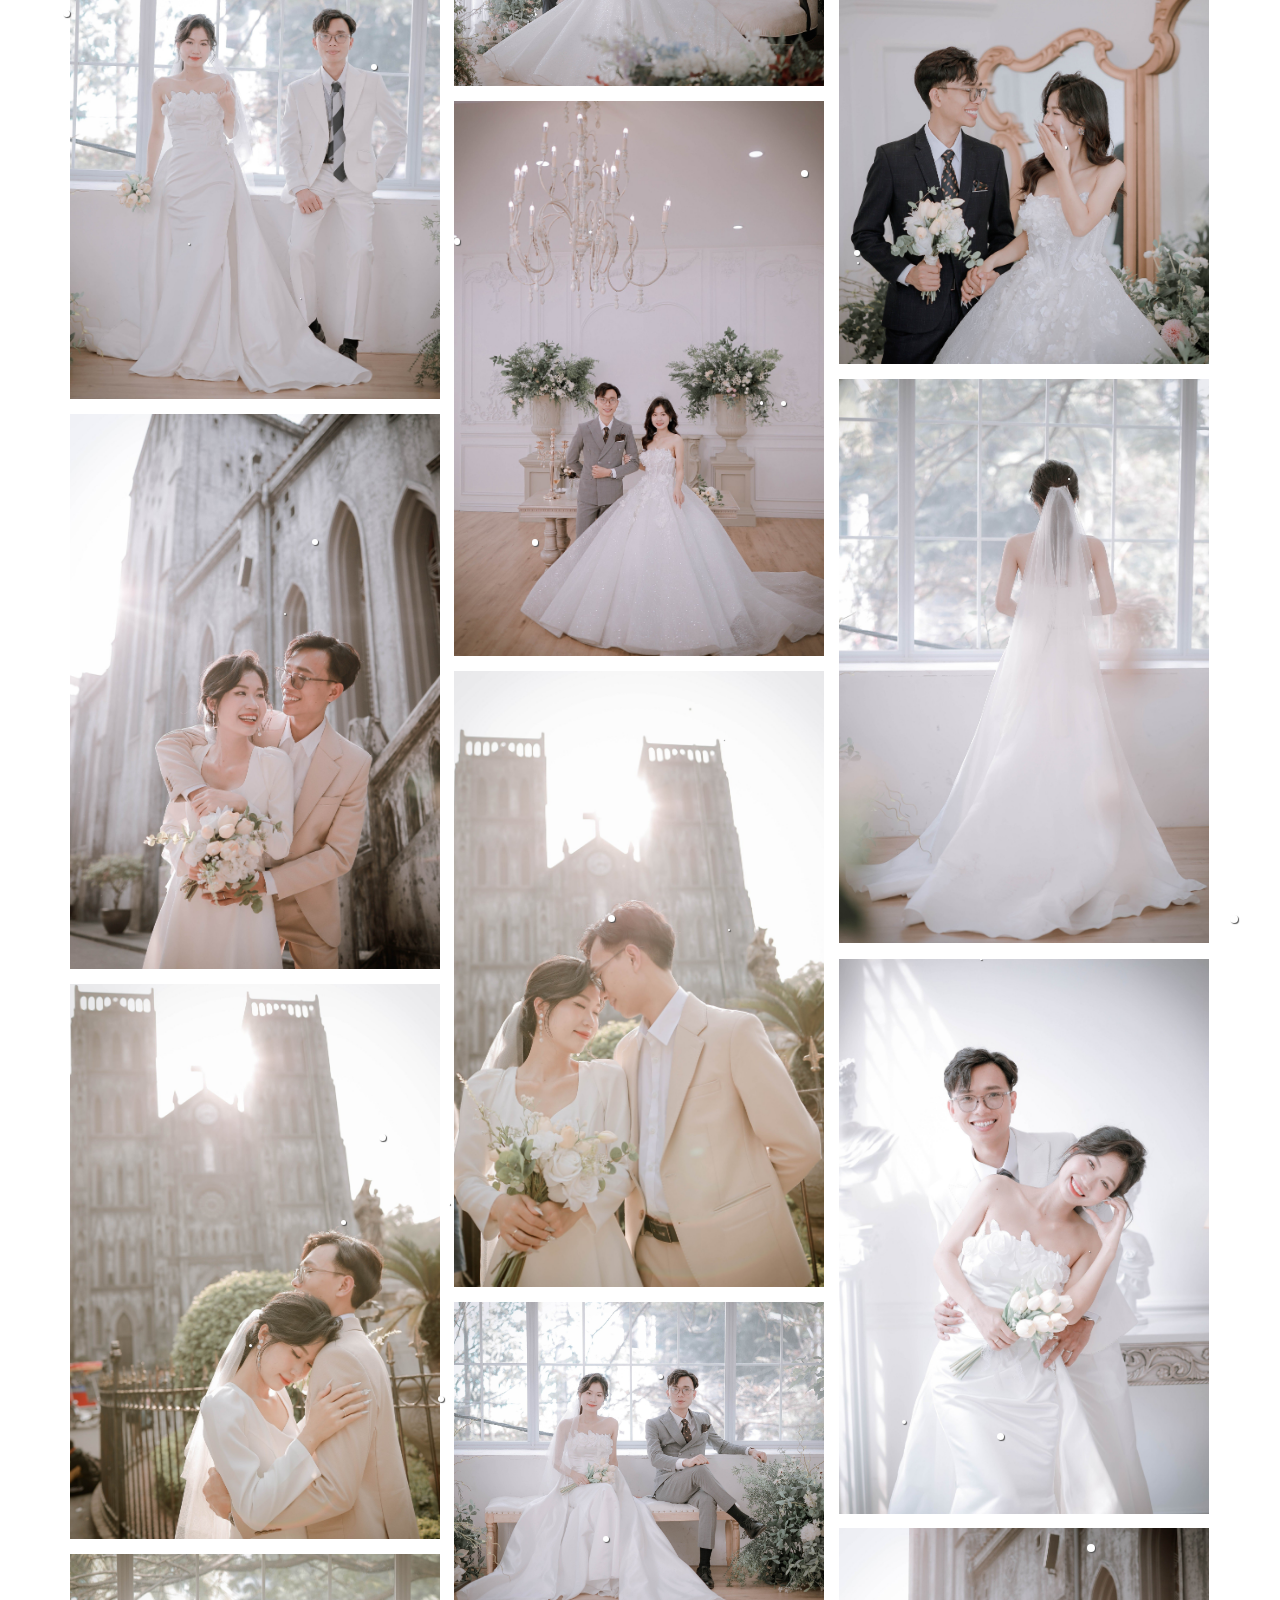
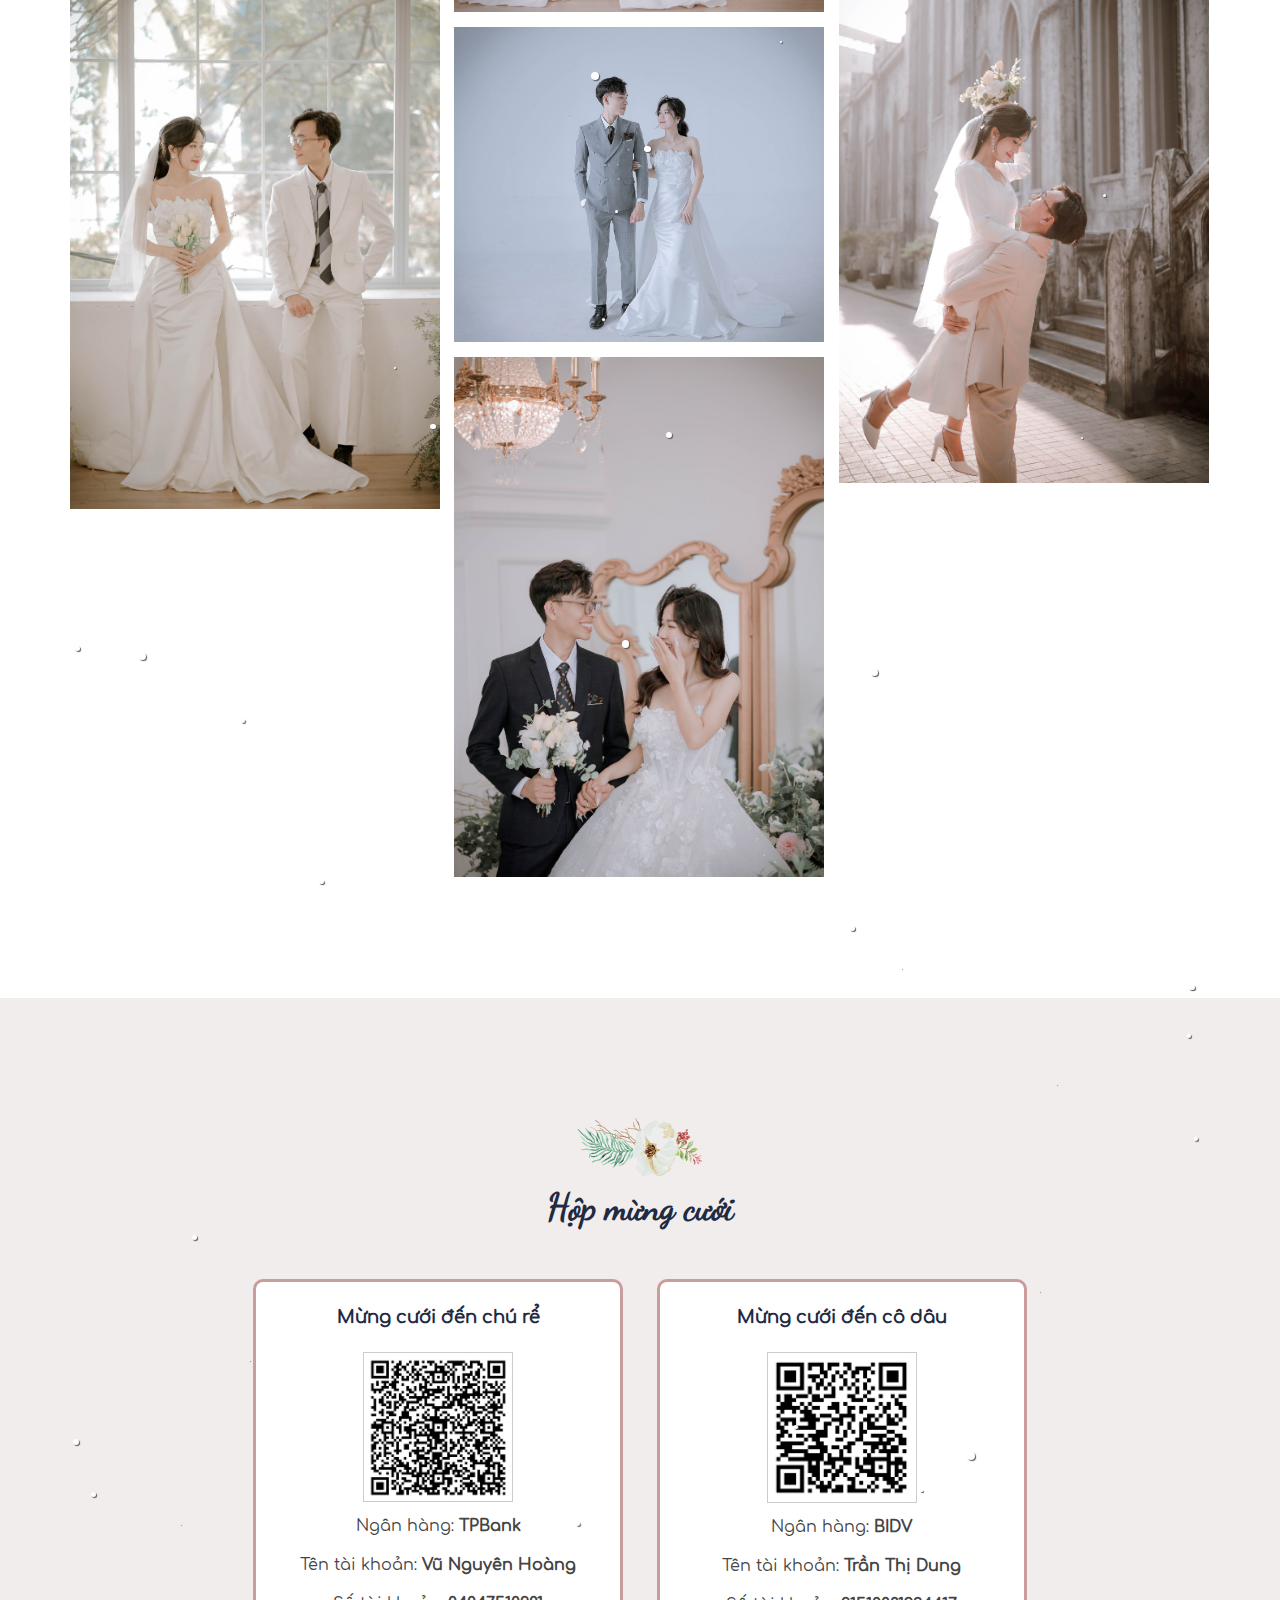
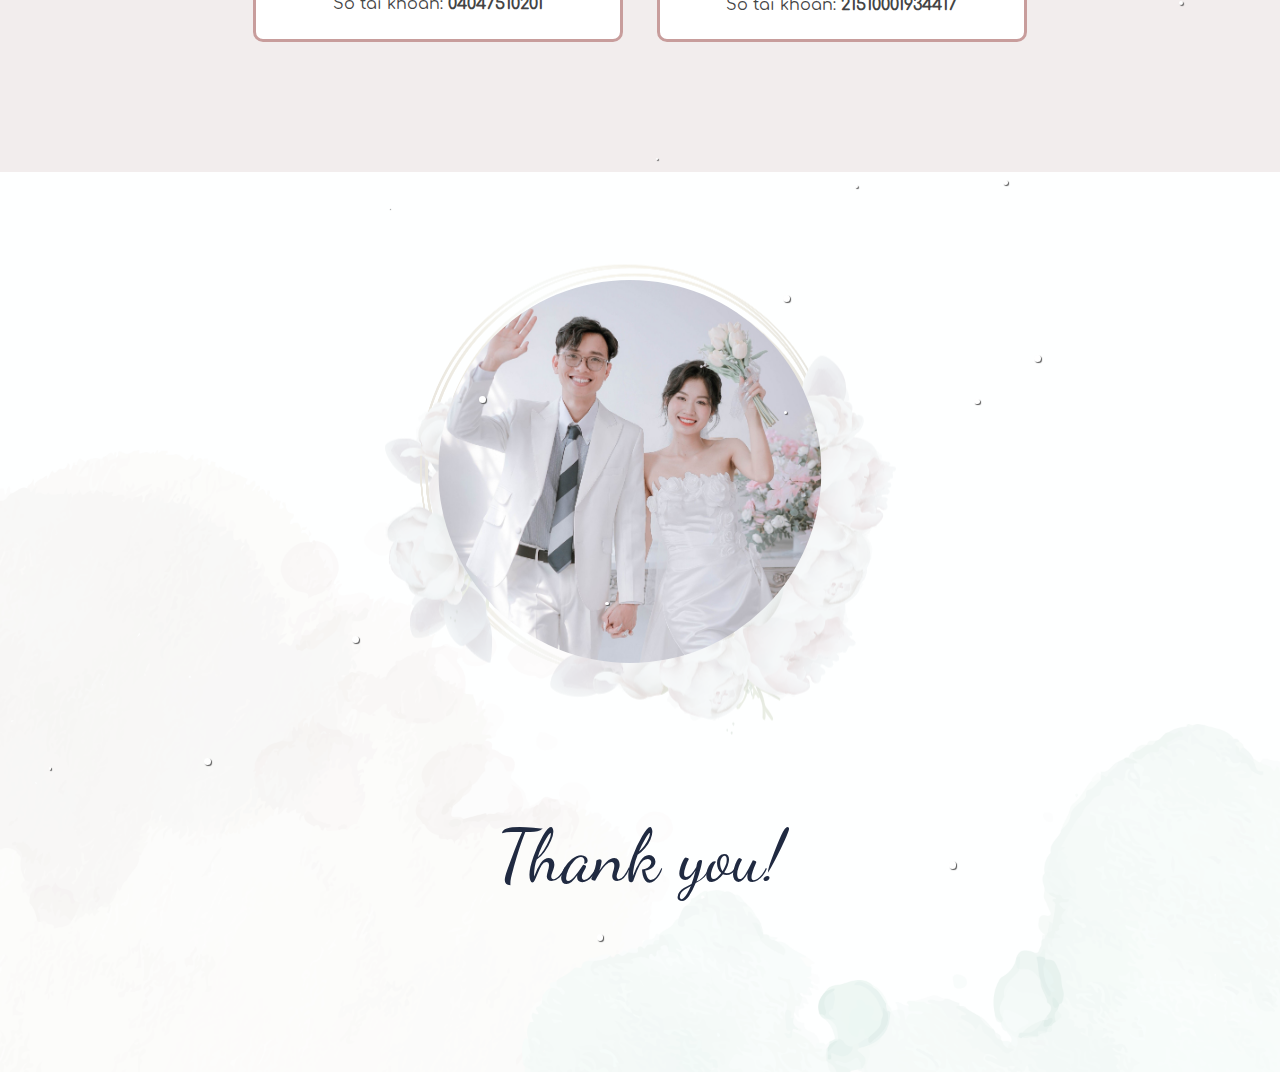
==== commit 32bd66ad: "edit cal" ====
--- a/preview.iwedding.info/index.html
+++ b/preview.iwedding.info/index.html
@@ -22,11 +22,11 @@
     <meta property="og:description"
         content="Nguyên Hoàng &amp; Trần Dung - Our wedding date: 2024-03-31 | Điều tuyệt vời nhất mà bạn từng học là yêu và được yêu để đáp lại">
     <meta property="og:image"
-        content="../cdn.biihappy.com/ziiweb/images/z5261549412064_cae5a32a93ff581fdfabb287477875d7.jpg">
+        content="../cdn.biihappy.com/ziiweb/images/z5261549412064_cae5a32a93ff581fdfabb287477875d71.jpg">
     <meta property="og:image:url"
-        content="../cdn.biihappy.com/ziiweb/images/z5261549412064_cae5a32a93ff581fdfabb287477875d7.jpg">
+        content="../cdn.biihappy.com/ziiweb/images/z5261549412064_cae5a32a93ff581fdfabb287477875d71.jpg">
     <meta property="og:image:secure_url"
-        content="../cdn.biihappy.com/ziiweb/images/z5261549412064_cae5a32a93ff581fdfabb287477875d7.jpg">
+        content="../cdn.biihappy.com/ziiweb/images/z5261549412064_cae5a32a93ff581fdfabb287477875d71.jpg">
     <link rel="shortcut icon" type="image/x-icon" href="https://iwedding.info/favicon.ico">
     <link href="templates/template15/css/libsa6e0.css?v=20240301" rel="stylesheet">
     <link href="common/calendara6e0.css?v=20240301" rel="stylesheet">
@@ -194,13 +194,15 @@
                                             <td>27</td>
                                         </tr>
                                         <tr>
-                                            <td>28</td>
+                                            <td>
+                                                <div id="today">28</div>
+                                            </td>
                                             <td>29</td>
                                             <td>30</td>
                                             <td>
-                                                <div id="today">31</div>
+                                                31
                                             </td>
-                                            <td id="emptydays" colspan="4">&nbsp;</td>
+                                            <td id="emptydays" colspan="2">&nbsp;</td>
                                         </tr>
                                     </table>
                                 </div>
